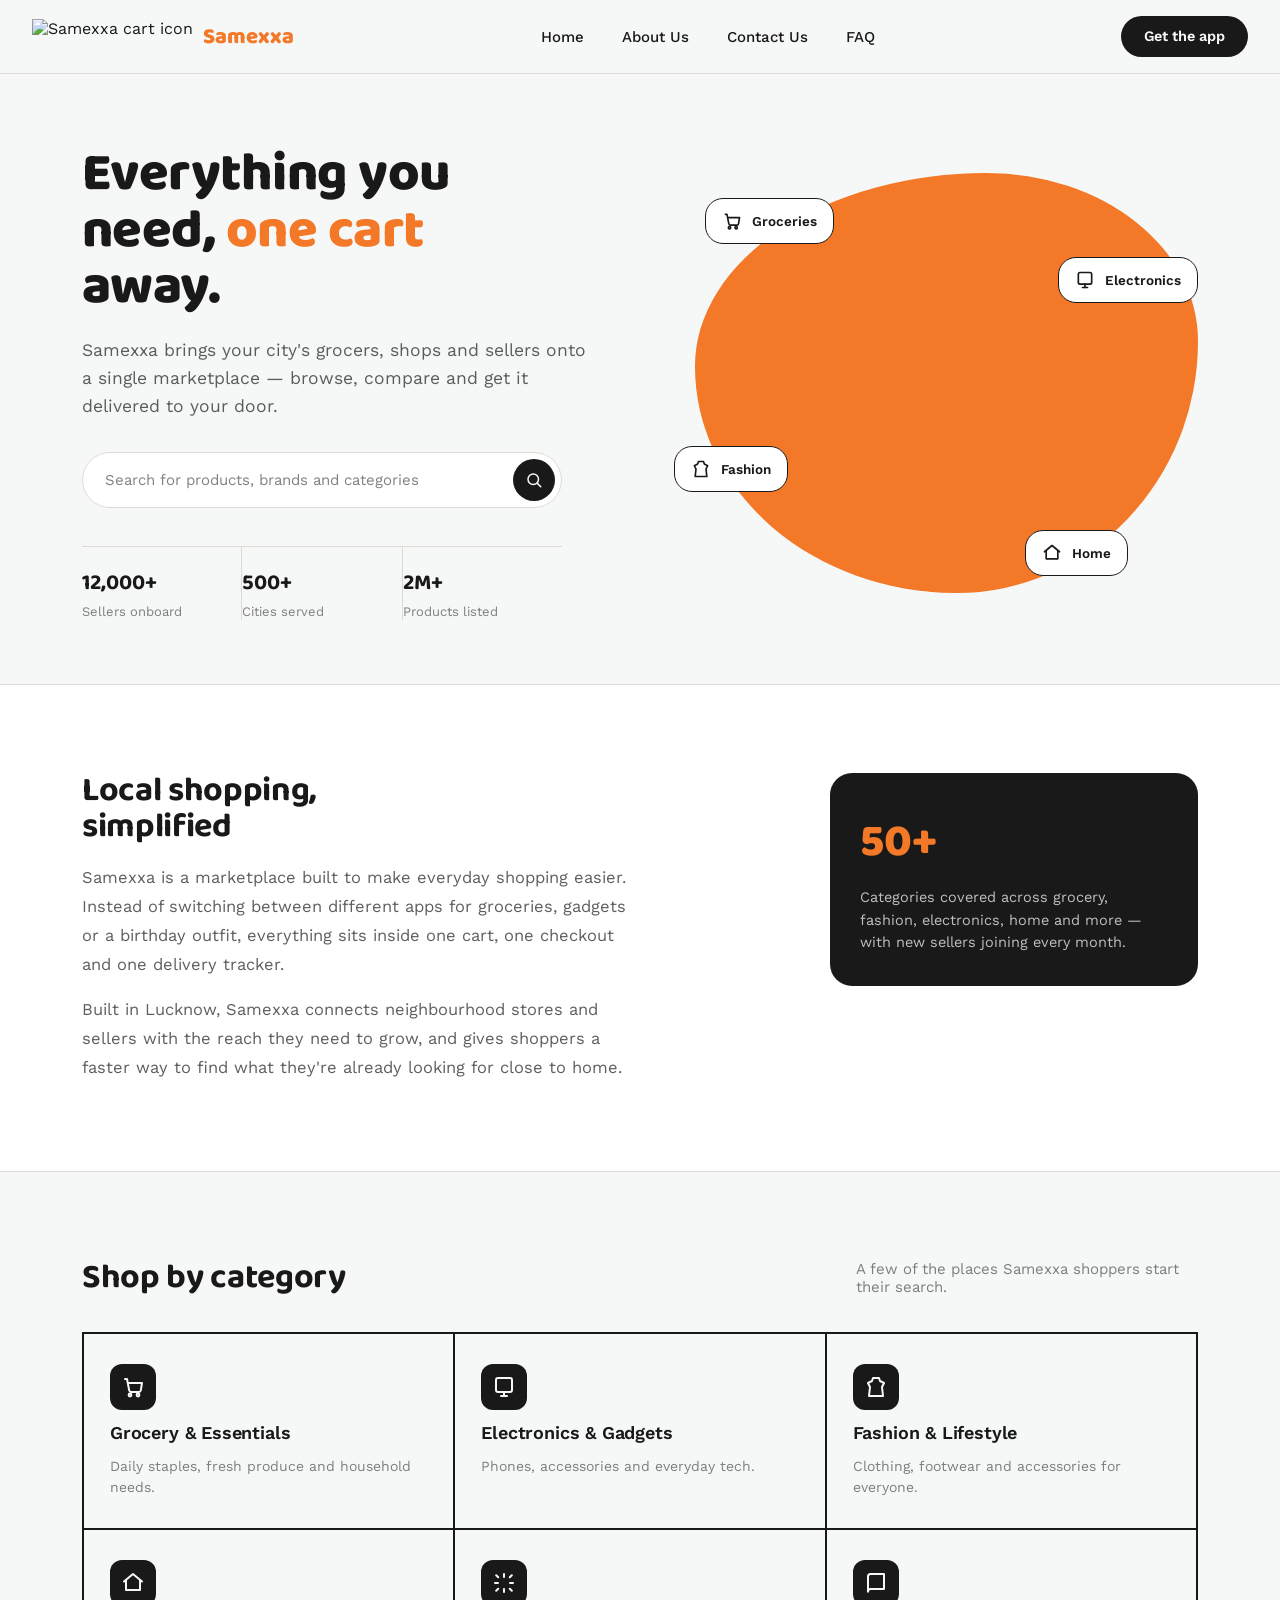
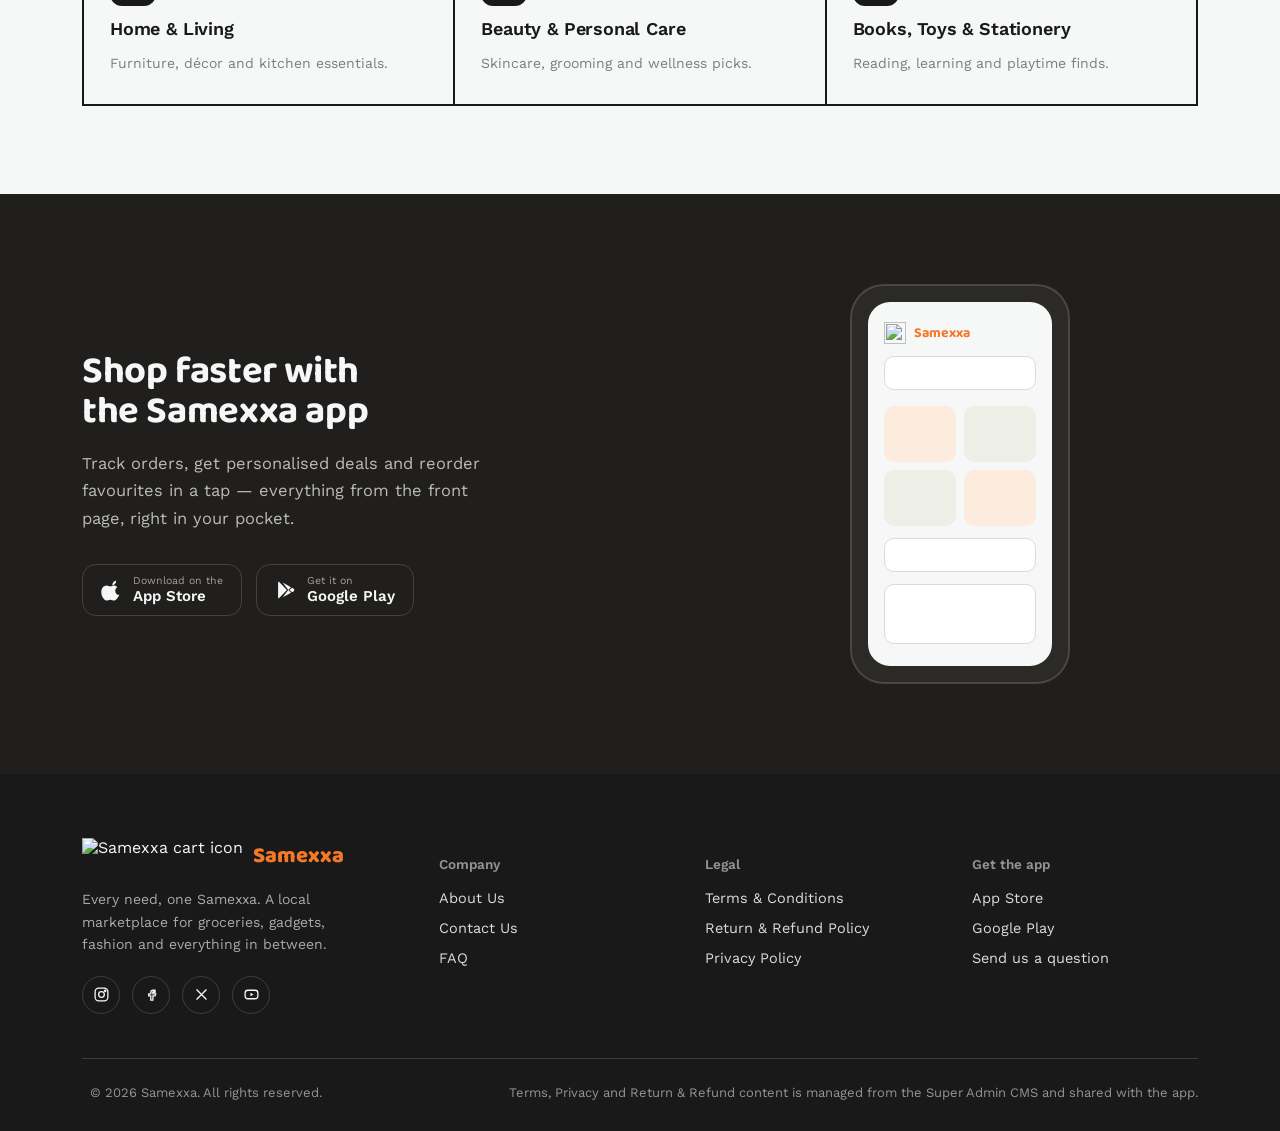
==== index.html @ 1eadccfb "Add/update index.html" ====
<!DOCTYPE html>
<html lang="en">
<head>
<meta charset="UTF-8">
<meta name="viewport" content="width=device-width, initial-scale=1.0">
<title>Samexxa — Every need, one Samexxa</title>
<link rel="preconnect" href="https://fonts.googleapis.com">
<link rel="preconnect" href="https://fonts.gstatic.com" crossorigin>
<link href="https://fonts.googleapis.com/css2?family=Baloo+2:wght@500;600;700;800&family=Work+Sans:wght@400;500;600;700&display=swap" rel="stylesheet">
<style>

  /* ---------- Tokens ---------- */
  :root{
    --cream:      #F6F8F7;   /* page background, sampled from the logo backdrop */
    --paper:      #FFFFFF;   /* contrast panels */
    --ink:        #191919;   /* headline / body text, sampled from the logo */
    --ink-70:     rgba(25,25,25,.7);
    --ink-55:     rgba(25,25,25,.55);
    --charcoal:   #201F1D;   /* dark band / footer */
    --charcoal-2: #2B2A27;
    --orange:     #F37828;   /* brand orange, sampled from the logo */
    --orange-dark:#D9631A;
    --orange-tint:#FDECDD;
    --line:       #DEDAD1;   /* hairline borders on cream */
    --line-dark:  rgba(246,248,247,.16);
    --green:      #3F6C4F;   /* trust accent, used sparingly */
    --radius-chip: 999px;
  }

  *{ box-sizing:border-box; }
  html{ scroll-behavior:smooth; }
  body{
    margin:0;
    background:var(--cream);
    color:var(--ink);
    font-family:'Work Sans', sans-serif;
    -webkit-font-smoothing:antialiased;
  }
  h1,h2,h3,.display{
    font-family:'Baloo 2', sans-serif;
    margin:0;
    line-height:1.05;
    letter-spacing:-0.01em;
  }
  p{ margin:0; }
  a{ color:inherit; text-decoration:none; }
  img{ max-width:100%; display:block; }
  ul{ margin:0; padding:0; list-style:none; }
  button, input{ font-family:inherit; }

  .wrap{
    max-width:1180px;
    margin:0 auto;
    padding:0 32px;
  }

  .skip-link{
    position:absolute; left:-999px; top:0;
    background:var(--ink); color:var(--cream);
    padding:12px 18px; z-index:200; border-radius:0 0 8px 0;
  }
  .skip-link:focus{ left:0; }

  :focus-visible{
    outline:3px solid var(--orange-dark);
    outline-offset:3px;
  }

  /* ---------- Header ---------- */
  header{
    position:sticky; top:0; z-index:100;
    background:rgba(246,248,247,.92);
    backdrop-filter:blur(8px);
    border-bottom:1.5px solid var(--line);
  }
  .nav-row{
    display:flex; align-items:center; justify-content:space-between;
    padding:16px 32px;
  }
  .brand{ display:flex; align-items:center; gap:10px; }
  .brand img{ height:36px; width:auto; }
  .brand span{
    font-family:'Baloo 2', sans-serif;
    font-weight:800; font-size:22px; color:var(--orange);
  }
  nav.primary-nav ul{ display:flex; gap:34px; }
  nav.primary-nav a{
    font-weight:500; font-size:15px; color:var(--ink);
    position:relative; padding:6px 2px;
  }
  nav.primary-nav a::after{
    content:''; position:absolute; left:0; right:0; bottom:0;
    height:2px; background:var(--orange);
    transform:scaleX(0); transform-origin:left;
    transition:transform .2s ease;
  }
  nav.primary-nav a:hover::after,
  nav.primary-nav a:focus-visible::after{ transform:scaleX(1); }

  .btn{
    display:inline-flex; align-items:center; gap:8px;
    font-weight:600; font-size:14.5px;
    padding:11px 22px; border-radius:var(--radius-chip);
    border:1.5px solid transparent; cursor:pointer;
    transition:transform .15s ease, background .15s ease, border-color .15s ease;
  }
  .btn:active{ transform:scale(.97); }
  .btn-solid{ background:var(--ink); color:var(--cream); }
  .btn-solid:hover{ background:var(--orange); }
  .btn-orange{ background:var(--orange); color:var(--ink); }
  .btn-orange:hover{ background:var(--orange-dark); color:var(--cream); }
  .btn-ghost{ background:transparent; color:var(--cream); border-color:var(--line-dark); }
  .btn-ghost:hover{ border-color:var(--orange); color:var(--orange); }

  .header-cta{ display:none; }
  @media (min-width:880px){ .header-cta{ display:inline-flex; } }

  /* ---------- Hero ---------- */
  .hero{ padding:72px 0 64px; }
  .hero .wrap{
    display:grid; grid-template-columns:1.05fr .95fr; gap:56px; align-items:center;
  }
  .hero-copy{
    animation:rise .7s cubic-bezier(.2,.7,.3,1) both;
  }
  @keyframes rise{
    from{ opacity:0; transform:translateY(18px); }
    to{ opacity:1; transform:translateY(0); }
  }
  .hero h1{
    font-size:clamp(34px, 4.6vw, 54px);
    font-weight:800;
    max-width:12ch;
  }
  .hero h1 .accent{ color:var(--orange); }
  .hero p.lede{
    margin-top:20px; max-width:46ch;
    font-size:17.5px; line-height:1.6; color:var(--ink-70);
  }

  .search-bar{
    margin-top:32px;
    display:flex; align-items:center;
    background:var(--paper); border:1.5px solid var(--line);
    border-radius:var(--radius-chip);
    padding:6px 6px 6px 20px;
    max-width:480px;
  }
  .search-bar input{
    flex:1; border:none; outline:none; background:transparent;
    font-size:15px; color:var(--ink);
  }
  .search-bar input::placeholder{ color:var(--ink-55); }
  .search-bar button{
    border:none; background:var(--ink); color:var(--cream);
    width:42px; height:42px; border-radius:50%;
    display:flex; align-items:center; justify-content:center; cursor:pointer;
    transition:background .15s ease;
  }
  .search-bar button:hover{ background:var(--orange); }

  .trust-row{
    margin-top:38px; display:flex;
    border-top:1.5px solid var(--line);
    max-width:480px;
  }
  .trust-cell{
    flex:1; padding:18px 18px 0 0;
    border-right:1.5px solid var(--line);
  }
  .trust-cell:last-child{ border-right:none; }
  .trust-cell strong{
    display:block; font-family:'Baloo 2',sans-serif; font-weight:700;
    font-size:22px; color:var(--ink);
  }
  .trust-cell span{ font-size:13px; color:var(--ink-55); }

  /* Hero visual collage */
  .hero-visual{ position:relative; height:420px; }
  .blob{
    position:absolute; inset:0;
    background:var(--orange);
    border-radius:58% 42% 48% 52% / 46% 40% 60% 54%;
  }
  .blob img.watermark{
    position:absolute; top:50%; left:50%;
    width:62%; transform:translate(-50%,-52%);
    opacity:.16; filter:brightness(0) invert(1);
  }
  .chip{
    position:absolute; background:var(--paper);
    border:1.5px solid var(--ink);
    border-radius:18px; padding:12px 16px;
    display:flex; align-items:center; gap:10px;
    box-shadow:none;
    font-size:13.5px; font-weight:600;
  }
  .chip svg{ width:20px; height:20px; flex:none; }
  .chip.c1{ top:6%;  left:2%;  }
  .chip.c2{ top:20%; right:0%; }
  .chip.c3{ bottom:24%; left:-4%; }
  .chip.c4{ bottom:4%;  right:14%; }

  @media (max-width:900px){
    .hero .wrap{ grid-template-columns:1fr; }
    .hero-visual{ height:300px; order:-1; }
  }

  /* ---------- About / description ---------- */
  .about{ background:var(--paper); padding:88px 0; border-top:1.5px solid var(--line); border-bottom:1.5px solid var(--line); }
  .about .wrap{ display:grid; grid-template-columns:1.3fr .7fr; gap:64px; align-items:start; }
  .about h2{ font-size:clamp(26px,3vw,34px); font-weight:700; max-width:14ch; }
  .about p{ margin-top:20px; font-size:16.5px; line-height:1.75; color:var(--ink-70); max-width:56ch; }
  .about p + p{ margin-top:16px; }

  .stat-card{
    background:var(--ink); color:var(--cream);
    border-radius:22px; padding:32px 30px;
  }
  .stat-card strong{
    display:block; font-family:'Baloo 2',sans-serif;
    font-size:46px; font-weight:800; color:var(--orange);
  }
  .stat-card p{ color:rgba(246,248,247,.75); margin-top:8px; font-size:14.5px; line-height:1.55; }

  @media (max-width:820px){ .about .wrap{ grid-template-columns:1fr; } }

  /* ---------- Categories ---------- */
  .categories{ padding:88px 0; }
  .cat-head{ display:flex; align-items:flex-end; justify-content:space-between; gap:20px; flex-wrap:wrap; margin-bottom:36px; }
  .cat-head h2{ font-size:clamp(26px,3vw,34px); font-weight:700; }
  .cat-head p{ color:var(--ink-55); font-size:15px; max-width:38ch; }

  .cat-grid{
    display:grid;
    grid-template-columns:repeat(3, 1fr);
    gap:2px;
    border:2px solid var(--ink);
    background:var(--ink);
  }
  .cat-card{
    background:var(--cream);
    padding:30px 26px;
    display:flex; flex-direction:column; gap:14px;
    transition:background .18s ease, transform .18s ease;
  }
  .cat-card:hover{ background:var(--orange-tint); }
  .cat-card .icon-badge{
    width:46px; height:46px; border-radius:12px;
    background:var(--ink); color:var(--cream);
    display:flex; align-items:center; justify-content:center;
    transition:background .18s ease;
  }
  .cat-card:hover .icon-badge{ background:var(--orange); }
  .cat-card .icon-badge svg{ width:24px; height:24px; }
  .cat-card h3{ font-size:18px; font-weight:600; font-family:'Work Sans',sans-serif; }
  .cat-card p{ font-size:14px; color:var(--ink-55); line-height:1.5; }

  @media (max-width:820px){ .cat-grid{ grid-template-columns:repeat(2,1fr); } }
  @media (max-width:540px){ .cat-grid{ grid-template-columns:1fr; } }

  /* ---------- App CTA ---------- */
  .app-cta{ background:var(--charcoal); color:var(--cream); padding:90px 0; }
  .app-cta .wrap{ display:grid; grid-template-columns:1.1fr .9fr; gap:56px; align-items:center; }
  .app-cta h2{ font-size:clamp(28px,3.4vw,38px); font-weight:700; max-width:13ch; }
  .app-cta p.lede{ margin-top:18px; font-size:16.5px; line-height:1.65; color:rgba(246,248,247,.72); max-width:42ch; }

  .store-badges{ display:flex; gap:14px; margin-top:32px; flex-wrap:wrap; }
  .store-badge{
    display:flex; align-items:center; gap:10px;
    border:1.5px solid var(--line-dark); border-radius:14px;
    padding:10px 18px; transition:border-color .15s ease, background .15s ease;
  }
  .store-badge:hover{ border-color:var(--orange); background:var(--charcoal-2); }
  .store-badge svg{ width:22px; height:22px; flex:none; }
  .store-badge .lines{ display:flex; flex-direction:column; line-height:1.2; }
  .store-badge .lines small{ font-size:10.5px; color:rgba(246,248,247,.6); }
  .store-badge .lines strong{ font-size:15px; font-weight:600; }

  .phone-mock{
    justify-self:center;
    width:220px; height:400px;
    background:var(--charcoal-2);
    border:2px solid rgba(246,248,247,.14);
    border-radius:34px; padding:16px;
    position:relative;
  }
  .phone-mock .screen{
    background:var(--cream); border-radius:22px; height:100%;
    padding:20px 16px; display:flex; flex-direction:column; gap:12px;
  }
  .phone-mock .screen .app-bar{ display:flex; align-items:center; gap:8px; }
  .phone-mock .screen .app-bar img{ width:22px; height:22px; }
  .phone-mock .screen .app-bar span{ font-family:'Baloo 2',sans-serif; font-weight:700; color:var(--orange); font-size:14px; }
  .phone-mock .screen .row{ height:34px; border-radius:10px; background:var(--paper); border:1.5px solid var(--line); }
  .phone-mock .screen .grid2{ display:grid; grid-template-columns:1fr 1fr; gap:8px; margin-top:4px; }
  .phone-mock .screen .grid2 div{ height:56px; border-radius:10px; }
  .phone-mock .screen .grid2 div:nth-child(1){ background:var(--orange-tint); }
  .phone-mock .screen .grid2 div:nth-child(2){ background:#EDEEE6; }
  .phone-mock .screen .grid2 div:nth-child(3){ background:#EDEEE6; }
  .phone-mock .screen .grid2 div:nth-child(4){ background:var(--orange-tint); }

  @media (max-width:820px){ .app-cta .wrap{ grid-template-columns:1fr; } .phone-mock{ order:-1; } }

  /* ---------- Footer ---------- */
  footer{ background:var(--ink); color:var(--cream); padding:64px 0 28px; }
  .footer-top{
    display:grid; grid-template-columns:1.4fr 1fr 1fr 1fr; gap:40px;
    padding-bottom:44px; border-bottom:1.5px solid var(--line-dark);
  }
  .footer-brand .brand span{ color:var(--orange); }
  .footer-brand p{ margin-top:14px; font-size:14px; line-height:1.6; color:rgba(246,248,247,.65); max-width:32ch; }
  footer h4{ font-size:13.5px; font-weight:600; color:rgba(246,248,247,.55); margin-bottom:16px; }
  footer .col ul li{ margin-bottom:11px; }
  footer .col a{ font-size:14.5px; color:rgba(246,248,247,.88); }
  footer .col a:hover{ color:var(--orange); }

  .social-row{ display:flex; gap:12px; margin-top:4px; }
  .social-row a{
    width:38px; height:38px; border-radius:50%;
    border:1.5px solid var(--line-dark);
    display:flex; align-items:center; justify-content:center;
    transition:border-color .15s ease, background .15s ease;
  }
  .social-row a:hover{ border-color:var(--orange); background:var(--charcoal-2); }
  .social-row svg{ width:17px; height:17px; }

  .footer-bottom{
    display:flex; align-items:center; justify-content:space-between;
    flex-wrap:wrap; gap:14px; padding-top:24px;
    font-size:13px; color:rgba(246,248,247,.55);
  }
  .footer-bottom .fb-brand{ display:flex; align-items:center; gap:8px; }
  .footer-bottom .fb-brand img{ height:20px; }

  @media (max-width:900px){
    .footer-top{ grid-template-columns:1fr 1fr; row-gap:36px; }
  }
  @media (max-width:560px){
    .footer-top{ grid-template-columns:1fr; }
    .nav-row{ flex-wrap:wrap; gap:14px; }
    nav.primary-nav ul{ gap:20px; flex-wrap:wrap; }
  }

  @media (prefers-reduced-motion: reduce){
    html{ scroll-behavior:auto; }
    .hero-copy{ animation:none; }
    *{ transition:none !important; }
  }
</style>
</head>
<body>

<a class="skip-link" href="#main">Skip to content</a>

<header>
  <div class="nav-row">
    <a class="brand" href="#top" aria-label="Samexxa home">
      <img src="assets/samexxa-icon.png" alt="Samexxa cart icon">
      <span>Samexxa</span>
    </a>
    <nav class="primary-nav" aria-label="Primary">
      <ul>
        <li><a href="#top">Home</a></li>
        <li><a href="#about">About Us</a></li>
        <li><a href="#contact">Contact Us</a></li>
        <li><a href="#faq">FAQ</a></li>
      </ul>
    </nav>
    <a class="btn btn-solid header-cta" href="#app">Get the app</a>
  </div>
</header>

<main id="main">

  <!-- HERO -->
  <section class="hero" id="top">
    <div class="wrap">
      <div class="hero-copy">
        <h1>Everything you need, <span class="accent">one cart</span> away.</h1>
        <p class="lede">Samexxa brings your city's grocers, shops and sellers onto a single marketplace — browse, compare and get it delivered to your door.</p>

        <form class="search-bar" role="search" onsubmit="return false;">
          <input type="search" placeholder="Search for products, brands and categories" aria-label="Search products">
          <button type="submit" aria-label="Search">
            <svg width="18" height="18" viewBox="0 0 24 24" fill="none" stroke="currentColor" stroke-width="2" stroke-linecap="round"><circle cx="11" cy="11" r="7"/><line x1="21" y1="21" x2="16.5" y2="16.5"/></svg>
          </button>
        </form>

        <div class="trust-row">
          <div class="trust-cell"><strong>12,000+</strong><span>Sellers onboard</span></div>
          <div class="trust-cell"><strong>500+</strong><span>Cities served</span></div>
          <div class="trust-cell"><strong>2M+</strong><span>Products listed</span></div>
        </div>
      </div>

      <div class="hero-visual" aria-hidden="true">
        <div class="blob">
          <img class="watermark" src="assets/samexxa-icon.png" alt="">
        </div>
        <div class="chip c1">
          <svg viewBox="0 0 24 24" fill="none" stroke="#191919" stroke-width="2" stroke-linecap="round" stroke-linejoin="round"><path d="M4 4h2l2.2 11.4a2 2 0 0 0 2 1.6h7.6a2 2 0 0 0 2-1.6L21 8H7"/><circle cx="9" cy="20" r="1.4"/><circle cx="17" cy="20" r="1.4"/></svg>
          Groceries
        </div>
        <div class="chip c2">
          <svg viewBox="0 0 24 24" fill="none" stroke="#191919" stroke-width="2" stroke-linecap="round" stroke-linejoin="round"><rect x="4" y="3" width="16" height="14" rx="2"/><line x1="9" y1="21" x2="15" y2="21"/><line x1="12" y1="17" x2="12" y2="21"/></svg>
          Electronics
        </div>
        <div class="chip c3">
          <svg viewBox="0 0 24 24" fill="none" stroke="#191919" stroke-width="2" stroke-linecap="round" stroke-linejoin="round"><path d="M9 3h6l1 3 4 2-2 4 1 9H5l1-9-2-4 4-2z"/></svg>
          Fashion
        </div>
        <div class="chip c4">
          <svg viewBox="0 0 24 24" fill="none" stroke="#191919" stroke-width="2" stroke-linecap="round" stroke-linejoin="round"><path d="M3 10.5 12 3l9 7.5"/><path d="M5 9v10h14V9"/></svg>
          Home
        </div>
      </div>
    </div>
  </section>

  <!-- ABOUT / COMPANY DESCRIPTION -->
  <section class="about" id="about">
    <div class="wrap">
      <div>
        <h2>Local shopping, simplified</h2>
        <p>Samexxa is a marketplace built to make everyday shopping easier. Instead of switching between different apps for groceries, gadgets or a birthday outfit, everything sits inside one cart, one checkout and one delivery tracker.</p>
        <p>Built in Lucknow, Samexxa connects neighbourhood stores and sellers with the reach they need to grow, and gives shoppers a faster way to find what they're already looking for close to home.</p>
      </div>
      <div class="stat-card">
        <strong>50+</strong>
        <p>Categories covered across grocery, fashion, electronics, home and more — with new sellers joining every month.</p>
      </div>
    </div>
  </section>

  <!-- CATEGORY HIGHLIGHTS -->
  <section class="categories" id="categories">
    <div class="wrap">
      <div class="cat-head">
        <h2>Shop by category</h2>
        <p>A few of the places Samexxa shoppers start their search.</p>
      </div>
      <div class="cat-grid">

        <div class="cat-card">
          <div class="icon-badge">
            <svg viewBox="0 0 24 24" fill="none" stroke="currentColor" stroke-width="2" stroke-linecap="round" stroke-linejoin="round"><path d="M4 4h2l2.2 11.4a2 2 0 0 0 2 1.6h7.6a2 2 0 0 0 2-1.6L21 8H7"/><circle cx="9" cy="20" r="1.4"/><circle cx="17" cy="20" r="1.4"/></svg>
          </div>
          <h3>Grocery &amp; Essentials</h3>
          <p>Daily staples, fresh produce and household needs.</p>
        </div>

        <div class="cat-card">
          <div class="icon-badge">
            <svg viewBox="0 0 24 24" fill="none" stroke="currentColor" stroke-width="2" stroke-linecap="round" stroke-linejoin="round"><rect x="4" y="3" width="16" height="14" rx="2"/><line x1="9" y1="21" x2="15" y2="21"/><line x1="12" y1="17" x2="12" y2="21"/></svg>
          </div>
          <h3>Electronics &amp; Gadgets</h3>
          <p>Phones, accessories and everyday tech.</p>
        </div>

        <div class="cat-card">
          <div class="icon-badge">
            <svg viewBox="0 0 24 24" fill="none" stroke="currentColor" stroke-width="2" stroke-linecap="round" stroke-linejoin="round"><path d="M9 3h6l1 3 4 2-2 4 1 9H5l1-9-2-4 4-2z"/></svg>
          </div>
          <h3>Fashion &amp; Lifestyle</h3>
          <p>Clothing, footwear and accessories for everyone.</p>
        </div>

        <div class="cat-card">
          <div class="icon-badge">
            <svg viewBox="0 0 24 24" fill="none" stroke="currentColor" stroke-width="2" stroke-linecap="round" stroke-linejoin="round"><path d="M3 10.5 12 3l9 7.5"/><path d="M5 9v10h14V9"/></svg>
          </div>
          <h3>Home &amp; Living</h3>
          <p>Furniture, décor and kitchen essentials.</p>
        </div>

        <div class="cat-card">
          <div class="icon-badge">
            <svg viewBox="0 0 24 24" fill="none" stroke="currentColor" stroke-width="2" stroke-linecap="round" stroke-linejoin="round"><path d="M12 3v3M12 18v3M4.2 4.2l2 2M17.8 17.8l2 2M3 12h3M18 12h3M4.2 19.8l2-2M17.8 6.2l2-2"/></svg>
          </div>
          <h3>Beauty &amp; Personal Care</h3>
          <p>Skincare, grooming and wellness picks.</p>
        </div>

        <div class="cat-card">
          <div class="icon-badge">
            <svg viewBox="0 0 24 24" fill="none" stroke="currentColor" stroke-width="2" stroke-linecap="round" stroke-linejoin="round"><path d="M4 5.5A2.5 2.5 0 0 1 6.5 3H20v15H6.5A2.5 2.5 0 0 0 4 20.5z"/><path d="M4 5.5v15"/></svg>
          </div>
          <h3>Books, Toys &amp; Stationery</h3>
          <p>Reading, learning and playtime finds.</p>
        </div>

      </div>
    </div>
  </section>

  <!-- APP DOWNLOAD CTA -->
  <section class="app-cta" id="app">
    <div class="wrap">
      <div>
        <h2>Shop faster with the Samexxa app</h2>
        <p class="lede">Track orders, get personalised deals and reorder favourites in a tap — everything from the front page, right in your pocket.</p>
        <div class="store-badges">
          <a class="store-badge" href="#">
            <svg viewBox="0 0 24 24" fill="currentColor"><path d="M16.5 2c.1 1.2-.4 2.4-1.1 3.3-.7.9-1.9 1.6-3 1.5-.1-1.2.4-2.5 1.1-3.3.8-.9 2-1.5 3-1.5zM20 17.1c-.6 1.3-.9 1.9-1.6 3-1 1.5-2.5 3.4-4.2 3.4-1.6 0-2-1-4.1-1s-2.6 1-4.1 1c-1.7 0-3.1-1.7-4.1-3.2C0 16.7-.2 12 1.6 9.5c1.1-1.5 2.9-2.5 4.5-2.5 1.6 0 2.6 1.1 4 1.1 1.3 0 2.1-1.1 4-1.1 1.3 0 2.7.7 3.7 1.9-3.3 1.8-2.8 6.5.2 8.2z"/></svg>
            <span class="lines"><small>Download on the</small><strong>App Store</strong></span>
          </a>
          <a class="store-badge" href="#">
            <svg viewBox="0 0 24 24" fill="currentColor"><path d="M4 2.6c-.4.3-.6.8-.6 1.4v16c0 .6.2 1.1.6 1.4l9-9.4-9-9.4z"/><path d="M14.5 12l2.9-3-9-5.1 6.1 8.1z"/><path d="M14.5 12l-6 8 9-5-3-3z"/><path d="M18.8 9.6 15.6 12l3.2 2.4c1.4-.8 2.2-1.5 2.2-2.4s-.8-1.6-2.2-2.4z"/></svg>
            <span class="lines"><small>Get it on</small><strong>Google Play</strong></span>
          </a>
        </div>
      </div>

      <div class="phone-mock" aria-hidden="true">
        <div class="screen">
          <div class="app-bar"><img src="assets/samexxa-icon.png" alt=""><span>Samexxa</span></div>
          <div class="row"></div>
          <div class="grid2">
            <div></div><div></div><div></div><div></div>
          </div>
          <div class="row"></div>
          <div class="row" style="height:60px;"></div>
        </div>
      </div>
    </div>
  </section>

</main>

<footer id="contact">
  <div class="wrap">
    <div class="footer-top">
      <div class="footer-brand">
        <a class="brand" href="#top">
          <img src="assets/samexxa-icon.png" alt="Samexxa cart icon">
          <span>Samexxa</span>
        </a>
        <p>Every need, one Samexxa. A local marketplace for groceries, gadgets, fashion and everything in between.</p>
        <div class="social-row" style="margin-top:20px;">
          <a href="#" aria-label="Samexxa on Instagram">
            <svg viewBox="0 0 24 24" fill="none" stroke="currentColor" stroke-width="1.8"><rect x="3" y="3" width="18" height="18" rx="5"/><circle cx="12" cy="12" r="4"/><circle cx="17.2" cy="6.8" r="1"/></svg>
          </a>
          <a href="#" aria-label="Samexxa on Facebook">
            <svg viewBox="0 0 24 24" fill="none" stroke="currentColor" stroke-width="1.8"><path d="M14 9h3V6h-3c-1.7 0-3 1.3-3 3v2H8v3h3v6h3v-6h3l1-3h-4v-2c0-.6.4-1 1-1z"/></svg>
          </a>
          <a href="#" aria-label="Samexxa on X">
            <svg viewBox="0 0 24 24" fill="none" stroke="currentColor" stroke-width="1.8"><line x1="5" y1="5" x2="19" y2="19"/><line x1="19" y1="5" x2="5" y2="19"/></svg>
          </a>
          <a href="#" aria-label="Samexxa on YouTube">
            <svg viewBox="0 0 24 24" fill="none" stroke="currentColor" stroke-width="1.8"><rect x="3" y="6" width="18" height="12" rx="4"/><path d="M10.5 9.5v5l4.3-2.5z" fill="currentColor" stroke="none"/></svg>
          </a>
        </div>
      </div>

      <div class="col">
        <h4>Company</h4>
        <ul>
          <li><a href="#about">About Us</a></li>
          <li><a href="#contact">Contact Us</a></li>
          <li><a href="#faq">FAQ</a></li>
        </ul>
      </div>

      <div class="col">
        <h4>Legal</h4>
        <ul>
          <li><a href="#">Terms &amp; Conditions</a></li>
          <li><a href="#">Return &amp; Refund Policy</a></li>
          <li><a href="#">Privacy Policy</a></li>
        </ul>
      </div>

      <div class="col" id="faq">
        <h4>Get the app</h4>
        <ul>
          <li><a href="#app">App Store</a></li>
          <li><a href="#app">Google Play</a></li>
          <li><a href="#contact">Send us a question</a></li>
        </ul>
      </div>
    </div>

    <div class="footer-bottom">
      <div class="fb-brand">
        <img src="assets/samexxa-icon.png" alt="">
        <span>© 2026 Samexxa. All rights reserved.</span>
      </div>
      <span>Terms, Privacy and Return &amp; Refund content is managed from the Super Admin CMS and shared with the app.</span>
    </div>
  </div>
</footer>

</body>
</html>
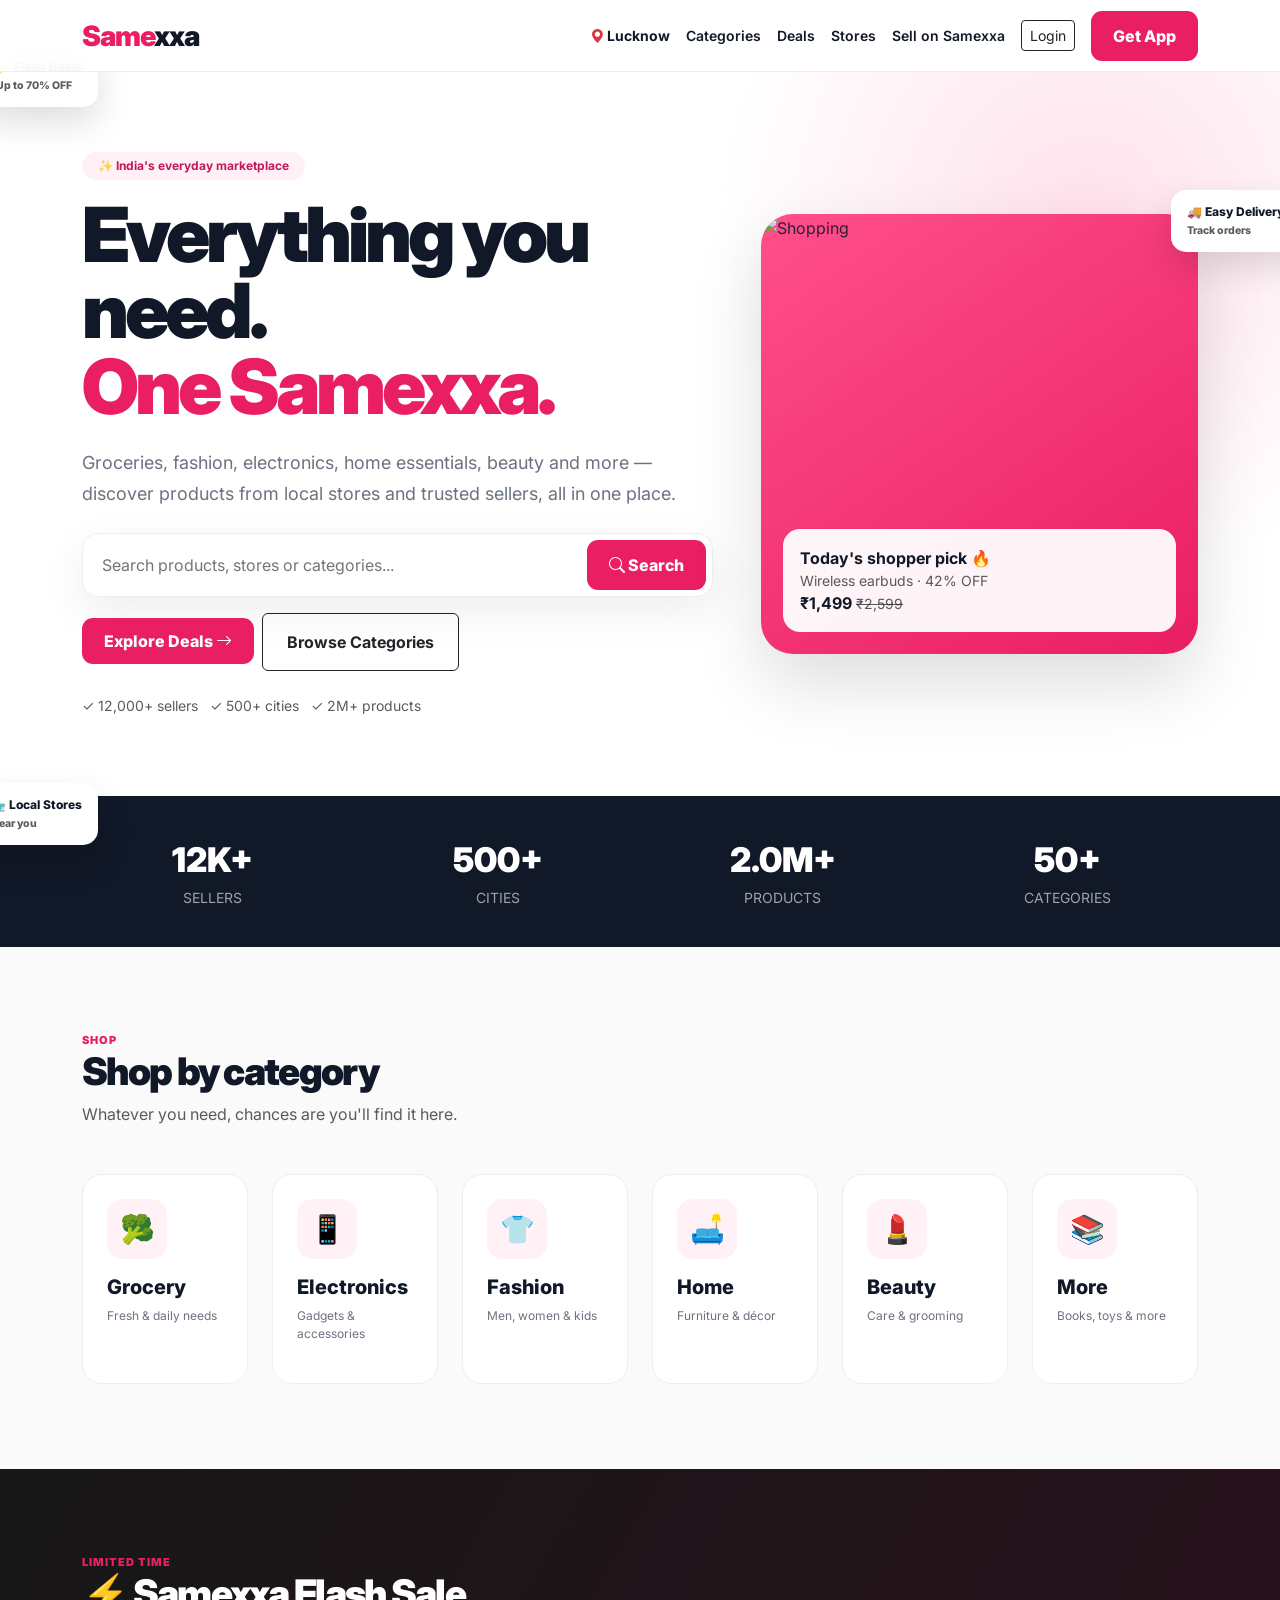
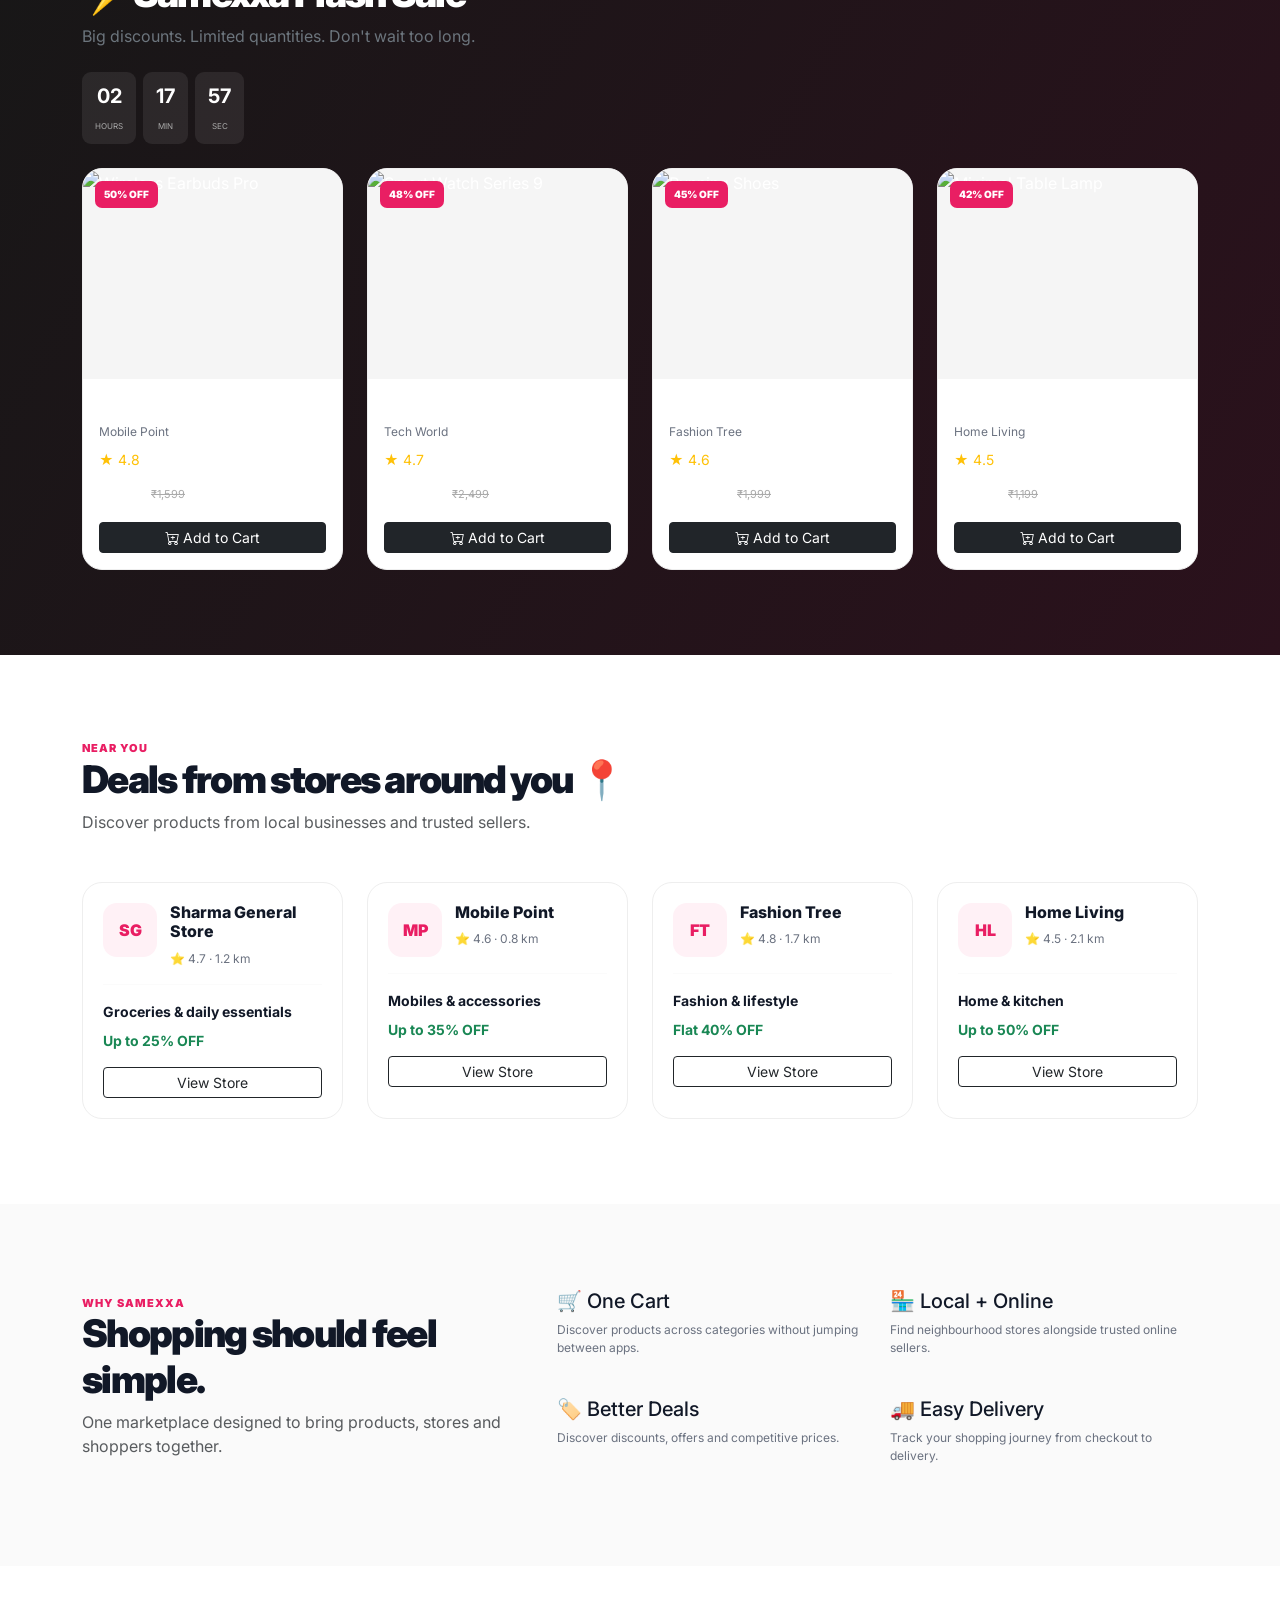
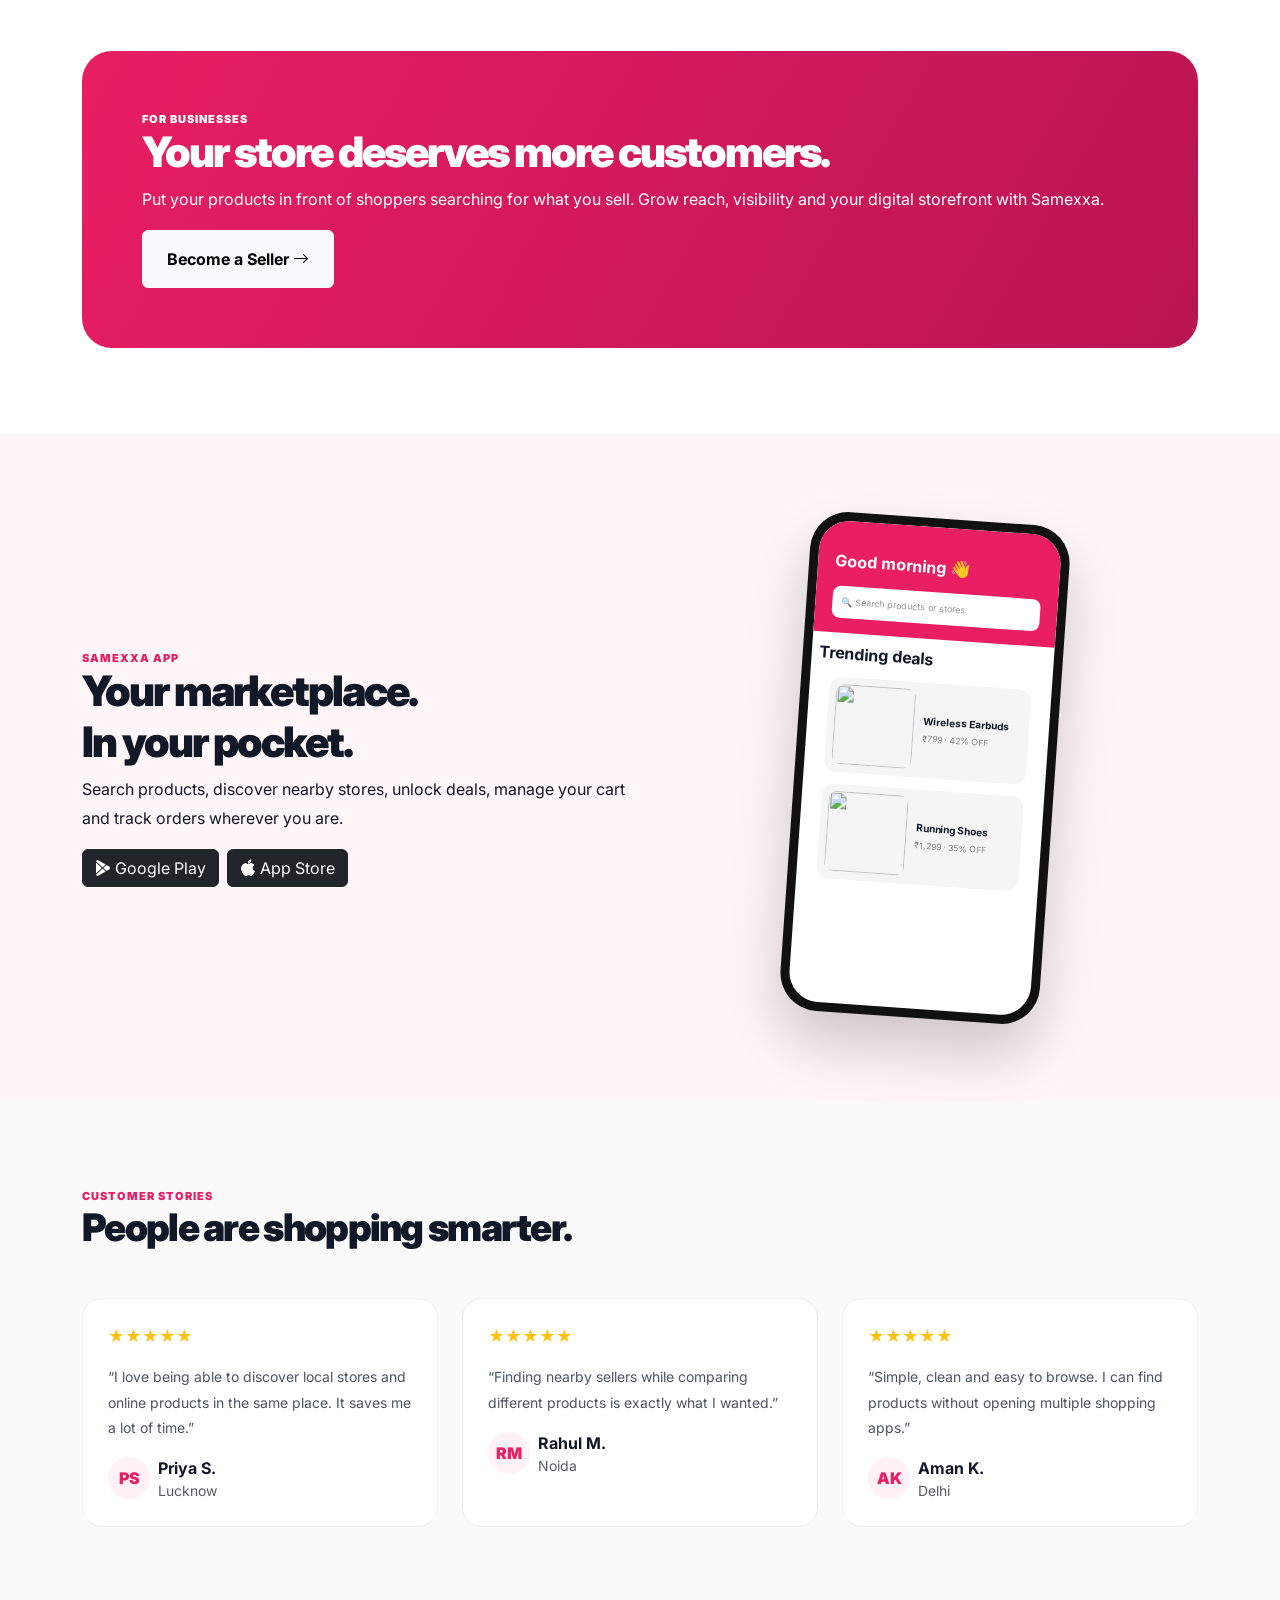
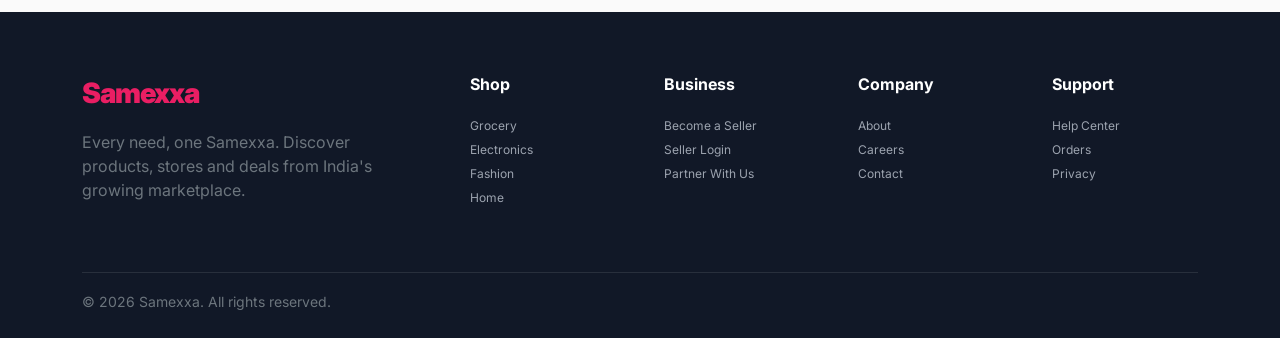
==== commit 32ae2979: "Update Samexxa ecommerce marketing homepage" ====
--- a/index.html
+++ b/index.html
@@ -1,595 +1 @@
-<!DOCTYPE html>
-<html lang="en">
-<head>
-<meta charset="UTF-8">
-<meta name="viewport" content="width=device-width, initial-scale=1.0">
-<title>Samexxa — Every need, one Samexxa</title>
-<link rel="preconnect" href="https://fonts.googleapis.com">
-<link rel="preconnect" href="https://fonts.gstatic.com" crossorigin>
-<link href="https://fonts.googleapis.com/css2?family=Baloo+2:wght@500;600;700;800&family=Work+Sans:wght@400;500;600;700&display=swap" rel="stylesheet">
-<style>
-
-  /* ---------- Tokens ---------- */
-  :root{
-    --cream:      #F6F8F7;   /* page background, sampled from the logo backdrop */
-    --paper:      #FFFFFF;   /* contrast panels */
-    --ink:        #191919;   /* headline / body text, sampled from the logo */
-    --ink-70:     rgba(25,25,25,.7);
-    --ink-55:     rgba(25,25,25,.55);
-    --charcoal:   #201F1D;   /* dark band / footer */
-    --charcoal-2: #2B2A27;
-    --orange:     #F37828;   /* brand orange, sampled from the logo */
-    --orange-dark:#D9631A;
-    --orange-tint:#FDECDD;
-    --line:       #DEDAD1;   /* hairline borders on cream */
-    --line-dark:  rgba(246,248,247,.16);
-    --green:      #3F6C4F;   /* trust accent, used sparingly */
-    --radius-chip: 999px;
-  }
-
-  *{ box-sizing:border-box; }
-  html{ scroll-behavior:smooth; }
-  body{
-    margin:0;
-    background:var(--cream);
-    color:var(--ink);
-    font-family:'Work Sans', sans-serif;
-    -webkit-font-smoothing:antialiased;
-  }
-  h1,h2,h3,.display{
-    font-family:'Baloo 2', sans-serif;
-    margin:0;
-    line-height:1.05;
-    letter-spacing:-0.01em;
-  }
-  p{ margin:0; }
-  a{ color:inherit; text-decoration:none; }
-  img{ max-width:100%; display:block; }
-  ul{ margin:0; padding:0; list-style:none; }
-  button, input{ font-family:inherit; }
-
-  .wrap{
-    max-width:1180px;
-    margin:0 auto;
-    padding:0 32px;
-  }
-
-  .skip-link{
-    position:absolute; left:-999px; top:0;
-    background:var(--ink); color:var(--cream);
-    padding:12px 18px; z-index:200; border-radius:0 0 8px 0;
-  }
-  .skip-link:focus{ left:0; }
-
-  :focus-visible{
-    outline:3px solid var(--orange-dark);
-    outline-offset:3px;
-  }
-
-  /* ---------- Header ---------- */
-  header{
-    position:sticky; top:0; z-index:100;
-    background:rgba(246,248,247,.92);
-    backdrop-filter:blur(8px);
-    border-bottom:1.5px solid var(--line);
-  }
-  .nav-row{
-    display:flex; align-items:center; justify-content:space-between;
-    padding:16px 32px;
-  }
-  .brand{ display:flex; align-items:center; gap:10px; }
-  .brand img{ height:36px; width:auto; }
-  .brand span{
-    font-family:'Baloo 2', sans-serif;
-    font-weight:800; font-size:22px; color:var(--orange);
-  }
-  nav.primary-nav ul{ display:flex; gap:34px; }
-  nav.primary-nav a{
-    font-weight:500; font-size:15px; color:var(--ink);
-    position:relative; padding:6px 2px;
-  }
-  nav.primary-nav a::after{
-    content:''; position:absolute; left:0; right:0; bottom:0;
-    height:2px; background:var(--orange);
-    transform:scaleX(0); transform-origin:left;
-    transition:transform .2s ease;
-  }
-  nav.primary-nav a:hover::after,
-  nav.primary-nav a:focus-visible::after{ transform:scaleX(1); }
-
-  .btn{
-    display:inline-flex; align-items:center; gap:8px;
-    font-weight:600; font-size:14.5px;
-    padding:11px 22px; border-radius:var(--radius-chip);
-    border:1.5px solid transparent; cursor:pointer;
-    transition:transform .15s ease, background .15s ease, border-color .15s ease;
-  }
-  .btn:active{ transform:scale(.97); }
-  .btn-solid{ background:var(--ink); color:var(--cream); }
-  .btn-solid:hover{ background:var(--orange); }
-  .btn-orange{ background:var(--orange); color:var(--ink); }
-  .btn-orange:hover{ background:var(--orange-dark); color:var(--cream); }
-  .btn-ghost{ background:transparent; color:var(--cream); border-color:var(--line-dark); }
-  .btn-ghost:hover{ border-color:var(--orange); color:var(--orange); }
-
-  .header-cta{ display:none; }
-  @media (min-width:880px){ .header-cta{ display:inline-flex; } }
-
-  /* ---------- Hero ---------- */
-  .hero{ padding:72px 0 64px; }
-  .hero .wrap{
-    display:grid; grid-template-columns:1.05fr .95fr; gap:56px; align-items:center;
-  }
-  .hero-copy{
-    animation:rise .7s cubic-bezier(.2,.7,.3,1) both;
-  }
-  @keyframes rise{
-    from{ opacity:0; transform:translateY(18px); }
-    to{ opacity:1; transform:translateY(0); }
-  }
-  .hero h1{
-    font-size:clamp(34px, 4.6vw, 54px);
-    font-weight:800;
-    max-width:12ch;
-  }
-  .hero h1 .accent{ color:var(--orange); }
-  .hero p.lede{
-    margin-top:20px; max-width:46ch;
-    font-size:17.5px; line-height:1.6; color:var(--ink-70);
-  }
-
-  .search-bar{
-    margin-top:32px;
-    display:flex; align-items:center;
-    background:var(--paper); border:1.5px solid var(--line);
-    border-radius:var(--radius-chip);
-    padding:6px 6px 6px 20px;
-    max-width:480px;
-  }
-  .search-bar input{
-    flex:1; border:none; outline:none; background:transparent;
-    font-size:15px; color:var(--ink);
-  }
-  .search-bar input::placeholder{ color:var(--ink-55); }
-  .search-bar button{
-    border:none; background:var(--ink); color:var(--cream);
-    width:42px; height:42px; border-radius:50%;
-    display:flex; align-items:center; justify-content:center; cursor:pointer;
-    transition:background .15s ease;
-  }
-  .search-bar button:hover{ background:var(--orange); }
-
-  .trust-row{
-    margin-top:38px; display:flex;
-    border-top:1.5px solid var(--line);
-    max-width:480px;
-  }
-  .trust-cell{
-    flex:1; padding:18px 18px 0 0;
-    border-right:1.5px solid var(--line);
-  }
-  .trust-cell:last-child{ border-right:none; }
-  .trust-cell strong{
-    display:block; font-family:'Baloo 2',sans-serif; font-weight:700;
-    font-size:22px; color:var(--ink);
-  }
-  .trust-cell span{ font-size:13px; color:var(--ink-55); }
-
-  /* Hero visual collage */
-  .hero-visual{ position:relative; height:420px; }
-  .blob{
-    position:absolute; inset:0;
-    background:var(--orange);
-    border-radius:58% 42% 48% 52% / 46% 40% 60% 54%;
-  }
-  .blob img.watermark{
-    position:absolute; top:50%; left:50%;
-    width:62%; transform:translate(-50%,-52%);
-    opacity:.16; filter:brightness(0) invert(1);
-  }
-  .chip{
-    position:absolute; background:var(--paper);
-    border:1.5px solid var(--ink);
-    border-radius:18px; padding:12px 16px;
-    display:flex; align-items:center; gap:10px;
-    box-shadow:none;
-    font-size:13.5px; font-weight:600;
-  }
-  .chip svg{ width:20px; height:20px; flex:none; }
-  .chip.c1{ top:6%;  left:2%;  }
-  .chip.c2{ top:20%; right:0%; }
-  .chip.c3{ bottom:24%; left:-4%; }
-  .chip.c4{ bottom:4%;  right:14%; }
-
-  @media (max-width:900px){
-    .hero .wrap{ grid-template-columns:1fr; }
-    .hero-visual{ height:300px; order:-1; }
-  }
-
-  /* ---------- About / description ---------- */
-  .about{ background:var(--paper); padding:88px 0; border-top:1.5px solid var(--line); border-bottom:1.5px solid var(--line); }
-  .about .wrap{ display:grid; grid-template-columns:1.3fr .7fr; gap:64px; align-items:start; }
-  .about h2{ font-size:clamp(26px,3vw,34px); font-weight:700; max-width:14ch; }
-  .about p{ margin-top:20px; font-size:16.5px; line-height:1.75; color:var(--ink-70); max-width:56ch; }
-  .about p + p{ margin-top:16px; }
-
-  .stat-card{
-    background:var(--ink); color:var(--cream);
-    border-radius:22px; padding:32px 30px;
-  }
-  .stat-card strong{
-    display:block; font-family:'Baloo 2',sans-serif;
-    font-size:46px; font-weight:800; color:var(--orange);
-  }
-  .stat-card p{ color:rgba(246,248,247,.75); margin-top:8px; font-size:14.5px; line-height:1.55; }
-
-  @media (max-width:820px){ .about .wrap{ grid-template-columns:1fr; } }
-
-  /* ---------- Categories ---------- */
-  .categories{ padding:88px 0; }
-  .cat-head{ display:flex; align-items:flex-end; justify-content:space-between; gap:20px; flex-wrap:wrap; margin-bottom:36px; }
-  .cat-head h2{ font-size:clamp(26px,3vw,34px); font-weight:700; }
-  .cat-head p{ color:var(--ink-55); font-size:15px; max-width:38ch; }
-
-  .cat-grid{
-    display:grid;
-    grid-template-columns:repeat(3, 1fr);
-    gap:2px;
-    border:2px solid var(--ink);
-    background:var(--ink);
-  }
-  .cat-card{
-    background:var(--cream);
-    padding:30px 26px;
-    display:flex; flex-direction:column; gap:14px;
-    transition:background .18s ease, transform .18s ease;
-  }
-  .cat-card:hover{ background:var(--orange-tint); }
-  .cat-card .icon-badge{
-    width:46px; height:46px; border-radius:12px;
-    background:var(--ink); color:var(--cream);
-    display:flex; align-items:center; justify-content:center;
-    transition:background .18s ease;
-  }
-  .cat-card:hover .icon-badge{ background:var(--orange); }
-  .cat-card .icon-badge svg{ width:24px; height:24px; }
-  .cat-card h3{ font-size:18px; font-weight:600; font-family:'Work Sans',sans-serif; }
-  .cat-card p{ font-size:14px; color:var(--ink-55); line-height:1.5; }
-
-  @media (max-width:820px){ .cat-grid{ grid-template-columns:repeat(2,1fr); } }
-  @media (max-width:540px){ .cat-grid{ grid-template-columns:1fr; } }
-
-  /* ---------- App CTA ---------- */
-  .app-cta{ background:var(--charcoal); color:var(--cream); padding:90px 0; }
-  .app-cta .wrap{ display:grid; grid-template-columns:1.1fr .9fr; gap:56px; align-items:center; }
-  .app-cta h2{ font-size:clamp(28px,3.4vw,38px); font-weight:700; max-width:13ch; }
-  .app-cta p.lede{ margin-top:18px; font-size:16.5px; line-height:1.65; color:rgba(246,248,247,.72); max-width:42ch; }
-
-  .store-badges{ display:flex; gap:14px; margin-top:32px; flex-wrap:wrap; }
-  .store-badge{
-    display:flex; align-items:center; gap:10px;
-    border:1.5px solid var(--line-dark); border-radius:14px;
-    padding:10px 18px; transition:border-color .15s ease, background .15s ease;
-  }
-  .store-badge:hover{ border-color:var(--orange); background:var(--charcoal-2); }
-  .store-badge svg{ width:22px; height:22px; flex:none; }
-  .store-badge .lines{ display:flex; flex-direction:column; line-height:1.2; }
-  .store-badge .lines small{ font-size:10.5px; color:rgba(246,248,247,.6); }
-  .store-badge .lines strong{ font-size:15px; font-weight:600; }
-
-  .phone-mock{
-    justify-self:center;
-    width:220px; height:400px;
-    background:var(--charcoal-2);
-    border:2px solid rgba(246,248,247,.14);
-    border-radius:34px; padding:16px;
-    position:relative;
-  }
-  .phone-mock .screen{
-    background:var(--cream); border-radius:22px; height:100%;
-    padding:20px 16px; display:flex; flex-direction:column; gap:12px;
-  }
-  .phone-mock .screen .app-bar{ display:flex; align-items:center; gap:8px; }
-  .phone-mock .screen .app-bar img{ width:22px; height:22px; }
-  .phone-mock .screen .app-bar span{ font-family:'Baloo 2',sans-serif; font-weight:700; color:var(--orange); font-size:14px; }
-  .phone-mock .screen .row{ height:34px; border-radius:10px; background:var(--paper); border:1.5px solid var(--line); }
-  .phone-mock .screen .grid2{ display:grid; grid-template-columns:1fr 1fr; gap:8px; margin-top:4px; }
-  .phone-mock .screen .grid2 div{ height:56px; border-radius:10px; }
-  .phone-mock .screen .grid2 div:nth-child(1){ background:var(--orange-tint); }
-  .phone-mock .screen .grid2 div:nth-child(2){ background:#EDEEE6; }
-  .phone-mock .screen .grid2 div:nth-child(3){ background:#EDEEE6; }
-  .phone-mock .screen .grid2 div:nth-child(4){ background:var(--orange-tint); }
-
-  @media (max-width:820px){ .app-cta .wrap{ grid-template-columns:1fr; } .phone-mock{ order:-1; } }
-
-  /* ---------- Footer ---------- */
-  footer{ background:var(--ink); color:var(--cream); padding:64px 0 28px; }
-  .footer-top{
-    display:grid; grid-template-columns:1.4fr 1fr 1fr 1fr; gap:40px;
-    padding-bottom:44px; border-bottom:1.5px solid var(--line-dark);
-  }
-  .footer-brand .brand span{ color:var(--orange); }
-  .footer-brand p{ margin-top:14px; font-size:14px; line-height:1.6; color:rgba(246,248,247,.65); max-width:32ch; }
-  footer h4{ font-size:13.5px; font-weight:600; color:rgba(246,248,247,.55); margin-bottom:16px; }
-  footer .col ul li{ margin-bottom:11px; }
-  footer .col a{ font-size:14.5px; color:rgba(246,248,247,.88); }
-  footer .col a:hover{ color:var(--orange); }
-
-  .social-row{ display:flex; gap:12px; margin-top:4px; }
-  .social-row a{
-    width:38px; height:38px; border-radius:50%;
-    border:1.5px solid var(--line-dark);
-    display:flex; align-items:center; justify-content:center;
-    transition:border-color .15s ease, background .15s ease;
-  }
-  .social-row a:hover{ border-color:var(--orange); background:var(--charcoal-2); }
-  .social-row svg{ width:17px; height:17px; }
-
-  .footer-bottom{
-    display:flex; align-items:center; justify-content:space-between;
-    flex-wrap:wrap; gap:14px; padding-top:24px;
-    font-size:13px; color:rgba(246,248,247,.55);
-  }
-  .footer-bottom .fb-brand{ display:flex; align-items:center; gap:8px; }
-  .footer-bottom .fb-brand img{ height:20px; }
-
-  @media (max-width:900px){
-    .footer-top{ grid-template-columns:1fr 1fr; row-gap:36px; }
-  }
-  @media (max-width:560px){
-    .footer-top{ grid-template-columns:1fr; }
-    .nav-row{ flex-wrap:wrap; gap:14px; }
-    nav.primary-nav ul{ gap:20px; flex-wrap:wrap; }
-  }
-
-  @media (prefers-reduced-motion: reduce){
-    html{ scroll-behavior:auto; }
-    .hero-copy{ animation:none; }
-    *{ transition:none !important; }
-  }
-</style>
-</head>
-<body>
-
-<a class="skip-link" href="#main">Skip to content</a>
-
-<header>
-  <div class="nav-row">
-    <a class="brand" href="#top" aria-label="Samexxa home">
-      <img src="assets/samexxa-icon.png" alt="Samexxa cart icon">
-      <span>Samexxa</span>
-    </a>
-    <nav class="primary-nav" aria-label="Primary">
-      <ul>
-        <li><a href="#top">Home</a></li>
-        <li><a href="#about">About Us</a></li>
-        <li><a href="#contact">Contact Us</a></li>
-        <li><a href="#faq">FAQ</a></li>
-      </ul>
-    </nav>
-    <a class="btn btn-solid header-cta" href="#app">Get the app</a>
-  </div>
-</header>
-
-<main id="main">
-
-  <!-- HERO -->
-  <section class="hero" id="top">
-    <div class="wrap">
-      <div class="hero-copy">
-        <h1>Everything you need, <span class="accent">one cart</span> away.</h1>
-        <p class="lede">Samexxa brings your city's grocers, shops and sellers onto a single marketplace — browse, compare and get it delivered to your door.</p>
-
-        <form class="search-bar" role="search" onsubmit="return false;">
-          <input type="search" placeholder="Search for products, brands and categories" aria-label="Search products">
-          <button type="submit" aria-label="Search">
-            <svg width="18" height="18" viewBox="0 0 24 24" fill="none" stroke="currentColor" stroke-width="2" stroke-linecap="round"><circle cx="11" cy="11" r="7"/><line x1="21" y1="21" x2="16.5" y2="16.5"/></svg>
-          </button>
-        </form>
-
-        <div class="trust-row">
-          <div class="trust-cell"><strong>12,000+</strong><span>Sellers onboard</span></div>
-          <div class="trust-cell"><strong>500+</strong><span>Cities served</span></div>
-          <div class="trust-cell"><strong>2M+</strong><span>Products listed</span></div>
-        </div>
-      </div>
-
-      <div class="hero-visual" aria-hidden="true">
-        <div class="blob">
-          <img class="watermark" src="assets/samexxa-icon.png" alt="">
-        </div>
-        <div class="chip c1">
-          <svg viewBox="0 0 24 24" fill="none" stroke="#191919" stroke-width="2" stroke-linecap="round" stroke-linejoin="round"><path d="M4 4h2l2.2 11.4a2 2 0 0 0 2 1.6h7.6a2 2 0 0 0 2-1.6L21 8H7"/><circle cx="9" cy="20" r="1.4"/><circle cx="17" cy="20" r="1.4"/></svg>
-          Groceries
-        </div>
-        <div class="chip c2">
-          <svg viewBox="0 0 24 24" fill="none" stroke="#191919" stroke-width="2" stroke-linecap="round" stroke-linejoin="round"><rect x="4" y="3" width="16" height="14" rx="2"/><line x1="9" y1="21" x2="15" y2="21"/><line x1="12" y1="17" x2="12" y2="21"/></svg>
-          Electronics
-        </div>
-        <div class="chip c3">
-          <svg viewBox="0 0 24 24" fill="none" stroke="#191919" stroke-width="2" stroke-linecap="round" stroke-linejoin="round"><path d="M9 3h6l1 3 4 2-2 4 1 9H5l1-9-2-4 4-2z"/></svg>
-          Fashion
-        </div>
-        <div class="chip c4">
-          <svg viewBox="0 0 24 24" fill="none" stroke="#191919" stroke-width="2" stroke-linecap="round" stroke-linejoin="round"><path d="M3 10.5 12 3l9 7.5"/><path d="M5 9v10h14V9"/></svg>
-          Home
-        </div>
-      </div>
-    </div>
-  </section>
-
-  <!-- ABOUT / COMPANY DESCRIPTION -->
-  <section class="about" id="about">
-    <div class="wrap">
-      <div>
-        <h2>Local shopping, simplified</h2>
-        <p>Samexxa is a marketplace built to make everyday shopping easier. Instead of switching between different apps for groceries, gadgets or a birthday outfit, everything sits inside one cart, one checkout and one delivery tracker.</p>
-        <p>Built in Lucknow, Samexxa connects neighbourhood stores and sellers with the reach they need to grow, and gives shoppers a faster way to find what they're already looking for close to home.</p>
-      </div>
-      <div class="stat-card">
-        <strong>50+</strong>
-        <p>Categories covered across grocery, fashion, electronics, home and more — with new sellers joining every month.</p>
-      </div>
-    </div>
-  </section>
-
-  <!-- CATEGORY HIGHLIGHTS -->
-  <section class="categories" id="categories">
-    <div class="wrap">
-      <div class="cat-head">
-        <h2>Shop by category</h2>
-        <p>A few of the places Samexxa shoppers start their search.</p>
-      </div>
-      <div class="cat-grid">
-
-        <div class="cat-card">
-          <div class="icon-badge">
-            <svg viewBox="0 0 24 24" fill="none" stroke="currentColor" stroke-width="2" stroke-linecap="round" stroke-linejoin="round"><path d="M4 4h2l2.2 11.4a2 2 0 0 0 2 1.6h7.6a2 2 0 0 0 2-1.6L21 8H7"/><circle cx="9" cy="20" r="1.4"/><circle cx="17" cy="20" r="1.4"/></svg>
-          </div>
-          <h3>Grocery &amp; Essentials</h3>
-          <p>Daily staples, fresh produce and household needs.</p>
-        </div>
-
-        <div class="cat-card">
-          <div class="icon-badge">
-            <svg viewBox="0 0 24 24" fill="none" stroke="currentColor" stroke-width="2" stroke-linecap="round" stroke-linejoin="round"><rect x="4" y="3" width="16" height="14" rx="2"/><line x1="9" y1="21" x2="15" y2="21"/><line x1="12" y1="17" x2="12" y2="21"/></svg>
-          </div>
-          <h3>Electronics &amp; Gadgets</h3>
-          <p>Phones, accessories and everyday tech.</p>
-        </div>
-
-        <div class="cat-card">
-          <div class="icon-badge">
-            <svg viewBox="0 0 24 24" fill="none" stroke="currentColor" stroke-width="2" stroke-linecap="round" stroke-linejoin="round"><path d="M9 3h6l1 3 4 2-2 4 1 9H5l1-9-2-4 4-2z"/></svg>
-          </div>
-          <h3>Fashion &amp; Lifestyle</h3>
-          <p>Clothing, footwear and accessories for everyone.</p>
-        </div>
-
-        <div class="cat-card">
-          <div class="icon-badge">
-            <svg viewBox="0 0 24 24" fill="none" stroke="currentColor" stroke-width="2" stroke-linecap="round" stroke-linejoin="round"><path d="M3 10.5 12 3l9 7.5"/><path d="M5 9v10h14V9"/></svg>
-          </div>
-          <h3>Home &amp; Living</h3>
-          <p>Furniture, décor and kitchen essentials.</p>
-        </div>
-
-        <div class="cat-card">
-          <div class="icon-badge">
-            <svg viewBox="0 0 24 24" fill="none" stroke="currentColor" stroke-width="2" stroke-linecap="round" stroke-linejoin="round"><path d="M12 3v3M12 18v3M4.2 4.2l2 2M17.8 17.8l2 2M3 12h3M18 12h3M4.2 19.8l2-2M17.8 6.2l2-2"/></svg>
-          </div>
-          <h3>Beauty &amp; Personal Care</h3>
-          <p>Skincare, grooming and wellness picks.</p>
-        </div>
-
-        <div class="cat-card">
-          <div class="icon-badge">
-            <svg viewBox="0 0 24 24" fill="none" stroke="currentColor" stroke-width="2" stroke-linecap="round" stroke-linejoin="round"><path d="M4 5.5A2.5 2.5 0 0 1 6.5 3H20v15H6.5A2.5 2.5 0 0 0 4 20.5z"/><path d="M4 5.5v15"/></svg>
-          </div>
-          <h3>Books, Toys &amp; Stationery</h3>
-          <p>Reading, learning and playtime finds.</p>
-        </div>
-
-      </div>
-    </div>
-  </section>
-
-  <!-- APP DOWNLOAD CTA -->
-  <section class="app-cta" id="app">
-    <div class="wrap">
-      <div>
-        <h2>Shop faster with the Samexxa app</h2>
-        <p class="lede">Track orders, get personalised deals and reorder favourites in a tap — everything from the front page, right in your pocket.</p>
-        <div class="store-badges">
-          <a class="store-badge" href="#">
-            <svg viewBox="0 0 24 24" fill="currentColor"><path d="M16.5 2c.1 1.2-.4 2.4-1.1 3.3-.7.9-1.9 1.6-3 1.5-.1-1.2.4-2.5 1.1-3.3.8-.9 2-1.5 3-1.5zM20 17.1c-.6 1.3-.9 1.9-1.6 3-1 1.5-2.5 3.4-4.2 3.4-1.6 0-2-1-4.1-1s-2.6 1-4.1 1c-1.7 0-3.1-1.7-4.1-3.2C0 16.7-.2 12 1.6 9.5c1.1-1.5 2.9-2.5 4.5-2.5 1.6 0 2.6 1.1 4 1.1 1.3 0 2.1-1.1 4-1.1 1.3 0 2.7.7 3.7 1.9-3.3 1.8-2.8 6.5.2 8.2z"/></svg>
-            <span class="lines"><small>Download on the</small><strong>App Store</strong></span>
-          </a>
-          <a class="store-badge" href="#">
-            <svg viewBox="0 0 24 24" fill="currentColor"><path d="M4 2.6c-.4.3-.6.8-.6 1.4v16c0 .6.2 1.1.6 1.4l9-9.4-9-9.4z"/><path d="M14.5 12l2.9-3-9-5.1 6.1 8.1z"/><path d="M14.5 12l-6 8 9-5-3-3z"/><path d="M18.8 9.6 15.6 12l3.2 2.4c1.4-.8 2.2-1.5 2.2-2.4s-.8-1.6-2.2-2.4z"/></svg>
-            <span class="lines"><small>Get it on</small><strong>Google Play</strong></span>
-          </a>
-        </div>
-      </div>
-
-      <div class="phone-mock" aria-hidden="true">
-        <div class="screen">
-          <div class="app-bar"><img src="assets/samexxa-icon.png" alt=""><span>Samexxa</span></div>
-          <div class="row"></div>
-          <div class="grid2">
-            <div></div><div></div><div></div><div></div>
-          </div>
-          <div class="row"></div>
-          <div class="row" style="height:60px;"></div>
-        </div>
-      </div>
-    </div>
-  </section>
-
-</main>
-
-<footer id="contact">
-  <div class="wrap">
-    <div class="footer-top">
-      <div class="footer-brand">
-        <a class="brand" href="#top">
-          <img src="assets/samexxa-icon.png" alt="Samexxa cart icon">
-          <span>Samexxa</span>
-        </a>
-        <p>Every need, one Samexxa. A local marketplace for groceries, gadgets, fashion and everything in between.</p>
-        <div class="social-row" style="margin-top:20px;">
-          <a href="#" aria-label="Samexxa on Instagram">
-            <svg viewBox="0 0 24 24" fill="none" stroke="currentColor" stroke-width="1.8"><rect x="3" y="3" width="18" height="18" rx="5"/><circle cx="12" cy="12" r="4"/><circle cx="17.2" cy="6.8" r="1"/></svg>
-          </a>
-          <a href="#" aria-label="Samexxa on Facebook">
-            <svg viewBox="0 0 24 24" fill="none" stroke="currentColor" stroke-width="1.8"><path d="M14 9h3V6h-3c-1.7 0-3 1.3-3 3v2H8v3h3v6h3v-6h3l1-3h-4v-2c0-.6.4-1 1-1z"/></svg>
-          </a>
-          <a href="#" aria-label="Samexxa on X">
-            <svg viewBox="0 0 24 24" fill="none" stroke="currentColor" stroke-width="1.8"><line x1="5" y1="5" x2="19" y2="19"/><line x1="19" y1="5" x2="5" y2="19"/></svg>
-          </a>
-          <a href="#" aria-label="Samexxa on YouTube">
-            <svg viewBox="0 0 24 24" fill="none" stroke="currentColor" stroke-width="1.8"><rect x="3" y="6" width="18" height="12" rx="4"/><path d="M10.5 9.5v5l4.3-2.5z" fill="currentColor" stroke="none"/></svg>
-          </a>
-        </div>
-      </div>
-
-      <div class="col">
-        <h4>Company</h4>
-        <ul>
-          <li><a href="#about">About Us</a></li>
-          <li><a href="#contact">Contact Us</a></li>
-          <li><a href="#faq">FAQ</a></li>
-        </ul>
-      </div>
-
-      <div class="col">
-        <h4>Legal</h4>
-        <ul>
-          <li><a href="#">Terms &amp; Conditions</a></li>
-          <li><a href="#">Return &amp; Refund Policy</a></li>
-          <li><a href="#">Privacy Policy</a></li>
-        </ul>
-      </div>
-
-      <div class="col" id="faq">
-        <h4>Get the app</h4>
-        <ul>
-          <li><a href="#app">App Store</a></li>
-          <li><a href="#app">Google Play</a></li>
-          <li><a href="#contact">Send us a question</a></li>
-        </ul>
-      </div>
-    </div>
-
-    <div class="footer-bottom">
-      <div class="fb-brand">
-        <img src="assets/samexxa-icon.png" alt="">
-        <span>© 2026 Samexxa. All rights reserved.</span>
-      </div>
-      <span>Terms, Privacy and Return &amp; Refund content is managed from the Super Admin CMS and shared with the app.</span>
-    </div>
-  </div>
-</footer>
-
-</body>
-</html>
+<!doctype html><html lang="en"><head><meta charset="utf-8"><meta name="viewport" content="width=device-width,initial-scale=1"><title>Samexxa — Every Need, One Samexxa</title><link href="https://cdn.jsdelivr.net/npm/bootstrap@5.3.3/dist/css/bootstrap.min.css" rel="stylesheet"><link href="https://cdn.jsdelivr.net/npm/bootstrap-icons@1.11.3/font/bootstrap-icons.css" rel="stylesheet"><link href="https://fonts.googleapis.com/css2?family=Inter:wght@400;500;600;700;800;900&display=swap" rel="stylesheet"><style>:root{--p:#e91e63;--pd:#c2185b;--dark:#111827;--muted:#6b7280;--light:#fff1f6}*{box-sizing:border-box}html{scroll-behavior:smooth}body{font-family:Inter,sans-serif;color:var(--dark)}.navbar{height:72px;background:#ffffffed;backdrop-filter:blur(12px);border-bottom:1px solid #eee}.brand{font-size:28px;font-weight:900;color:var(--p);letter-spacing:-1px}.brand span{color:var(--dark)}.nav-link{font-size:14px;font-weight:600}.hero{padding:80px 0;min-height:620px;background:radial-gradient(circle at 85% 20%,#ffe1ec,transparent 30%),#fff}.hero h1{font-size:clamp(44px,6vw,76px);font-weight:900;line-height:1;letter-spacing:-4px}.hero h1 span{color:var(--p)}.hero p{font-size:18px;line-height:1.7;color:var(--muted);max-width:650px}.search{display:flex;max-width:650px;background:#fff;border:1px solid #eee;border-radius:16px;padding:6px;box-shadow:0 15px 45px #00000012}.search input{border:0;outline:0;flex:1;padding:13px}.btn-p{background:var(--p);color:#fff;border:0;border-radius:11px;padding:13px 22px;font-weight:800}.btn-p:hover{background:var(--pd);color:#fff}.hero-card{height:440px;border-radius:32px;overflow:hidden;position:relative;background:linear-gradient(145deg,#ff4f8b,#e91e63);box-shadow:0 30px 70px #0002}.hero-card>img{width:100%;height:100%;object-fit:cover;opacity:.88}.hero-info{position:absolute;bottom:22px;left:22px;right:22px;background:#fffffff2;border-radius:17px;padding:17px}.float{position:absolute;background:#fff;border-radius:15px;padding:13px 16px;box-shadow:0 15px 35px #0002;font-size:12px;font-weight:800;animation:float 4s ease-in-out infinite}.f1{top:45px;left:-20px}.f2{bottom:55px;left:-25px}.f3{top:190px;right:-20px}@keyframes float{50%{transform:translateY(-10px)}}.stats{background:var(--dark);color:#fff;padding:38px 0}.stat{text-align:center}.stat strong{font-size:34px;font-weight:900;display:block}.stat small{color:#9ca3af}.section{padding:85px 0}.light{background:#fafafa}.eyebrow{font-size:11px;color:var(--p);font-weight:900;text-transform:uppercase;letter-spacing:1px}.heading{font-size:38px;font-weight:900;letter-spacing:-1.7px}.category,.product,.store,.quote{background:#fff;border:1px solid #eee;border-radius:20px;transition:.3s;height:100%}.category{padding:24px}.category:hover,.product:hover,.store:hover{transform:translateY(-6px);box-shadow:0 18px 40px #00000012}.icon{width:60px;height:60px;border-radius:16px;background:var(--light);display:flex;align-items:center;justify-content:center;font-size:28px;margin-bottom:16px}.category h5,.store h6{font-weight:800}.muted{color:var(--muted);font-size:12px}.flash{background:linear-gradient(120deg,#171717,#2b111c);color:#fff}.timer{display:flex;gap:7px}.time{background:#ffffff14;padding:9px 13px;border-radius:9px;text-align:center}.time strong{display:block;font-size:20px}.time small{font-size:8px;color:#aaa}.product{overflow:hidden}.product-img{height:210px;position:relative;background:#f5f5f5}.product-img img{width:100%;height:100%;object-fit:cover;transition:.4s}.product:hover img{transform:scale(1.06)}.discount{position:absolute;top:12px;left:12px;background:var(--p);color:#fff;padding:6px 9px;border-radius:7px;font-size:10px;font-weight:900}.product-body{padding:16px}.price{font-size:19px;font-weight:900}.old{text-decoration:line-through;color:#aaa;font-size:11px}.store{padding:20px}.store-logo{width:54px;height:54px;background:var(--light);color:var(--p);border-radius:14px;display:flex;align-items:center;justify-content:center;font-weight:900;float:left;margin-right:13px}.store hr{border-color:#eee}.seller{background:linear-gradient(120deg,#e91e63,#b91452);color:#fff;border-radius:30px;padding:60px}.seller h2,.app h2{font-size:42px;font-weight:900;letter-spacing:-2px}.seller p,.app p{line-height:1.8}.app{background:#fff6f9}.phone{width:260px;height:500px;background:#111;border-radius:38px;padding:9px;margin:auto;transform:rotate(4deg);box-shadow:0 30px 60px #0003}.screen{height:100%;background:#fff;border-radius:30px;overflow:hidden}.screen-top{background:var(--p);color:#fff;padding:28px 17px 15px}.phone-search{background:#fff;color:#999;padding:9px;border-radius:8px;margin-top:13px;font-size:9px}.mini{margin:12px;height:95px;border-radius:12px;background:#f5f5f5;display:flex;align-items:center;padding:7px}.mini img{width:80px;height:80px;object-fit:cover;border-radius:9px}.mini div{padding-left:9px;font-size:10px}.mini small{display:block;color:#888;margin-top:4px}.quote{padding:25px}.quote p{color:#4b5563;line-height:1.8;font-size:14px}.avatar{width:42px;height:42px;border-radius:50%;background:var(--light);color:var(--p);display:flex;align-items:center;justify-content:center;font-weight:900}footer{background:var(--dark);color:#fff;padding:60px 0 25px}footer a{color:#9ca3af;text-decoration:none;font-size:12px}footer a:hover{color:#fff}.reveal{opacity:0;transform:translateY(25px);transition:.7s}.reveal.active{opacity:1;transform:none}.mobile-nav{display:none}@media(max-width:991px){.desktop{display:none!important}.hero{padding:55px 0}.hero-card{margin-top:20px}}@media(max-width:767px){body{padding-bottom:65px}.hero h1{font-size:46px;letter-spacing:-2.5px}.hero p{font-size:15px}.hero-card{height:370px}.f1{left:0}.f2{left:0}.f3{right:0}.section{padding:60px 0}.heading{font-size:31px}.seller{padding:40px 25px}.seller h2,.app h2{font-size:33px}.mobile-nav{display:flex;position:fixed;bottom:0;left:0;right:0;height:65px;background:#fff;border-top:1px solid #eee;z-index:2000;justify-content:space-around;align-items:center}.mobile-nav a{font-size:10px;color:#6b7280;text-align:center;text-decoration:none;font-weight:700}.mobile-nav i{display:block;font-size:19px}.mobile-nav .active{color:var(--p)}}</style></head><body><nav class="navbar sticky-top"><div class="container d-flex align-items-center"><a class="brand text-decoration-none" href="#">Same<span>xxa</span></a><div class="desktop ms-auto d-flex align-items-center gap-3"><span class="small fw-bold"><i class="bi bi-geo-alt-fill text-danger"></i> Lucknow</span><a class="nav-link" href="#categories">Categories</a><a class="nav-link" href="#deals">Deals</a><a class="nav-link" href="#stores">Stores</a><a class="nav-link" href="#seller">Sell on Samexxa</a><button class="btn btn-outline-dark btn-sm">Login</button><a class="btn-p text-decoration-none" href="#app">Get App</a></div></div></nav><section class="hero"><div class="container"><div class="row align-items-center g-5"><div class="col-lg-7 reveal"><span class="badge rounded-pill px-3 py-2" style="background:var(--light);color:var(--pd)">✨ India's everyday marketplace</span><h1 class="mt-3">Everything you need.<br><span>One Samexxa.</span></h1><p class="mt-4">Groceries, fashion, electronics, home essentials, beauty and more — discover products from local stores and trusted sellers, all in one place.</p><div class="search mt-4"><input id="searchInput" placeholder="Search products, stores or categories..."><button class="btn-p" onclick="searchSite()"><i class="bi bi-search"></i> Search</button></div><div class="mt-3"><a href="#deals" class="btn-p text-decoration-none me-2">Explore Deals <i class="bi bi-arrow-right"></i></a><a href="#categories" class="btn btn-outline-dark fw-bold px-4 py-3">Browse Categories</a></div><div class="mt-4 small text-muted">✓ 12,000+ sellers &nbsp; ✓ 500+ cities &nbsp; ✓ 2M+ products</div></div><div class="col-lg-5 reveal"><div class="hero-card"><img src="https://images.unsplash.com/photo-1556742049-0cfed4f6a45d?auto=format&fit=crop&w=900&q=80" alt="Shopping"><div class="hero-info"><strong>Today's shopper pick 🔥</strong><div class="small text-muted">Wireless earbuds · 42% OFF</div><b>₹1,499</b> <del class="small text-muted">₹2,599</del></div></div><div class="float f1">⚡ Flash Deals<br><small class="text-muted">Up to 70% OFF</small></div><div class="float f2">🏪 Local Stores<br><small class="text-muted">Near you</small></div><div class="float f3">🚚 Easy Delivery<br><small class="text-muted">Track orders</small></div></div></div></div></section><section class="stats"><div class="container"><div class="row"><div class="col-6 col-lg-3 stat"><strong class="counter" data-target="12000">0</strong><small>SELLERS</small></div><div class="col-6 col-lg-3 stat"><strong class="counter" data-target="500">0</strong><small>CITIES</small></div><div class="col-6 col-lg-3 stat"><strong class="counter" data-target="2000000">0</strong><small>PRODUCTS</small></div><div class="col-6 col-lg-3 stat"><strong class="counter" data-target="50">0</strong><small>CATEGORIES</small></div></div></div></section><section class="section light" id="categories"><div class="container"><div class="reveal mb-5"><div class="eyebrow">Shop</div><h2 class="heading">Shop by category</h2><p class="text-muted">Whatever you need, chances are you'll find it here.</p></div><div class="row g-4" id="categoriesGrid"></div></div></section><section class="section flash" id="deals"><div class="container"><div class="reveal mb-4"><div class="eyebrow">Limited time</div><h2 class="heading">⚡ Samexxa Flash Sale</h2><p class="text-secondary">Big discounts. Limited quantities. Don't wait too long.</p></div><div class="timer mb-4"><div class="time"><strong id="h">02</strong><small>HOURS</small></div><div class="time"><strong id="m">18</strong><small>MIN</small></div><div class="time"><strong id="s">43</strong><small>SEC</small></div></div><div class="row g-4" id="products"></div></div></section><section class="section" id="stores"><div class="container"><div class="reveal mb-5"><div class="eyebrow">Near you</div><h2 class="heading">Deals from stores around you 📍</h2><p class="text-muted">Discover products from local businesses and trusted sellers.</p></div><div class="row g-4" id="storesGrid"></div></div></section><section class="section light"><div class="container"><div class="row align-items-center"><div class="col-lg-5 reveal"><div class="eyebrow">Why Samexxa</div><h2 class="heading">Shopping should feel simple.</h2><p class="text-muted">One marketplace designed to bring products, stores and shoppers together.</p></div><div class="col-lg-7"><div class="row g-4"><div class="col-md-6 reveal"><h5>🛒 One Cart</h5><p class="muted">Discover products across categories without jumping between apps.</p></div><div class="col-md-6 reveal"><h5>🏪 Local + Online</h5><p class="muted">Find neighbourhood stores alongside trusted online sellers.</p></div><div class="col-md-6 reveal"><h5>🏷️ Better Deals</h5><p class="muted">Discover discounts, offers and competitive prices.</p></div><div class="col-md-6 reveal"><h5>🚚 Easy Delivery</h5><p class="muted">Track your shopping journey from checkout to delivery.</p></div></div></div></div></div></section><section class="section" id="seller"><div class="container"><div class="seller reveal"><div class="eyebrow text-white">For businesses</div><h2>Your store deserves more customers.</h2><p>Put your products in front of shoppers searching for what you sell. Grow reach, visibility and your digital storefront with Samexxa.</p><a href="#" class="btn btn-light fw-bold px-4 py-3">Become a Seller <i class="bi bi-arrow-right"></i></a></div></div></section><section class="section app" id="app"><div class="container"><div class="row align-items-center"><div class="col-lg-6 reveal"><div class="eyebrow">Samexxa app</div><h2>Your marketplace.<br>In your pocket.</h2><p>Search products, discover nearby stores, unlock deals, manage your cart and track orders wherever you are.</p><button class="btn btn-dark me-2"><i class="bi bi-google-play"></i> Google Play</button><button class="btn btn-dark"><i class="bi bi-apple"></i> App Store</button></div><div class="col-lg-6 reveal"><div class="phone"><div class="screen"><div class="screen-top"><b>Good morning 👋</b><div class="phone-search">🔍 Search products or stores</div></div><div class="p-2"><b>Trending deals</b><div class="mini"><img src="https://images.unsplash.com/photo-1606220945770-b5b6c2c55bf1?auto=format&fit=crop&w=300&q=80"><div><b>Wireless Earbuds</b><small>₹799 · 42% OFF</small></div></div><div class="mini"><img src="https://images.unsplash.com/photo-1542291026-7eec264c27ff?auto=format&fit=crop&w=300&q=80"><div><b>Running Shoes</b><small>₹1,299 · 35% OFF</small></div></div></div></div></div></div></div></div></section><section class="section light"><div class="container"><div class="reveal mb-5"><div class="eyebrow">Customer stories</div><h2 class="heading">People are shopping smarter.</h2></div><div class="row g-4"><div class="col-md-4 reveal"><div class="quote"><b class="text-warning">★★★★★</b><p class="mt-3">“I love being able to discover local stores and online products in the same place. It saves me a lot of time.”</p><div class="d-flex align-items-center gap-2"><div class="avatar">PS</div><div><b>Priya S.</b><small class="d-block text-muted">Lucknow</small></div></div></div></div><div class="col-md-4 reveal"><div class="quote"><b class="text-warning">★★★★★</b><p class="mt-3">“Finding nearby sellers while comparing different products is exactly what I wanted.”</p><div class="d-flex align-items-center gap-2"><div class="avatar">RM</div><div><b>Rahul M.</b><small class="d-block text-muted">Noida</small></div></div></div></div><div class="col-md-4 reveal"><div class="quote"><b class="text-warning">★★★★★</b><p class="mt-3">“Simple, clean and easy to browse. I can find products without opening multiple shopping apps.”</p><div class="d-flex align-items-center gap-2"><div class="avatar">AK</div><div><b>Aman K.</b><small class="d-block text-muted">Delhi</small></div></div></div></div></div></div></section><footer><div class="container"><div class="row g-5"><div class="col-lg-4"><div class="brand">Samexxa</div><p class="mt-3 text-secondary">Every need, one Samexxa. Discover products, stores and deals from India's growing marketplace.</p></div><div class="col-6 col-lg-2"><b>Shop</b><p class="mt-3"><a href="#categories">Grocery</a><br><a href="#categories">Electronics</a><br><a href="#categories">Fashion</a><br><a href="#categories">Home</a></p></div><div class="col-6 col-lg-2"><b>Business</b><p class="mt-3"><a href="#seller">Become a Seller</a><br><a href="#seller">Seller Login</a><br><a href="#seller">Partner With Us</a></p></div><div class="col-6 col-lg-2"><b>Company</b><p class="mt-3"><a href="#">About</a><br><a href="#">Careers</a><br><a href="#">Contact</a></p></div><div class="col-6 col-lg-2"><b>Support</b><p class="mt-3"><a href="#">Help Center</a><br><a href="#">Orders</a><br><a href="#">Privacy</a></p></div></div><hr class="border-secondary mt-5"><small class="text-secondary">© 2026 Samexxa. All rights reserved.</small></div></footer><div class="mobile-nav"><a class="active" href="#"><i class="bi bi-house-fill"></i>Home</a><a href="#categories"><i class="bi bi-grid"></i>Categories</a><a href="#deals"><i class="bi bi-lightning-charge"></i>Deals</a><a href="#stores"><i class="bi bi-shop"></i>Stores</a><a href="#seller"><i class="bi bi-person"></i>Account</a></div><script>const cats=[['🥦','Grocery','Fresh & daily needs'],['📱','Electronics','Gadgets & accessories'],['👕','Fashion','Men, women & kids'],['🛋️','Home','Furniture & décor'],['💄','Beauty','Care & grooming'],['📚','More','Books, toys & more']];document.getElementById('categoriesGrid').innerHTML=cats.map(c=>`<div class="col-6 col-lg-2 reveal"><div class="category"><div class="icon">${c[0]}</div><h5>${c[1]}</h5><p class="muted">${c[2]}</p></div></div>`).join('');const products=[['Wireless Earbuds Pro','Mobile Point',799,1599,'50% OFF','4.8','https://images.unsplash.com/photo-1606220945770-b5b6c2c55bf1?auto=format&fit=crop&w=600&q=80'],['Smart Watch Series 9','Tech World',1299,2499,'48% OFF','4.7','https://images.unsplash.com/photo-1523275335684-37898b6baf30?auto=format&fit=crop&w=600&q=80'],['Running Shoes','Fashion Tree',1099,1999,'45% OFF','4.6','https://images.unsplash.com/photo-1542291026-7eec264c27ff?auto=format&fit=crop&w=600&q=80'],['Minimal Table Lamp','Home Living',699,1199,'42% OFF','4.5','https://images.unsplash.com/photo-1507473885765-e6ed057f782c?auto=format&fit=crop&w=600&q=80']];document.getElementById('products').innerHTML=products.map(p=>`<div class="col-md-6 col-lg-3 reveal"><div class="product"><div class="product-img"><img src="${p[6]}" alt="${p[0]}"><span class="discount">${p[4]}</span></div><div class="product-body"><h6 class="fw-bold">${p[0]}</h6><div class="muted">${p[1]}</div><div class="text-warning small my-2">★ ${p[5]}</div><span class="price">₹${p[2].toLocaleString()}</span> <span class="old">₹${p[3].toLocaleString()}</span><button class="btn btn-dark btn-sm w-100 mt-3" onclick="addCart('${p[0]}')"><i class="bi bi-cart-plus"></i> Add to Cart</button></div></div></div>`).join('');const stores=[['SG','Sharma General Store','4.7','1.2 km','Groceries & daily essentials','Up to 25% OFF'],['MP','Mobile Point','4.6','0.8 km','Mobiles & accessories','Up to 35% OFF'],['FT','Fashion Tree','4.8','1.7 km','Fashion & lifestyle','Flat 40% OFF'],['HL','Home Living','4.5','2.1 km','Home & kitchen','Up to 50% OFF']];document.getElementById('storesGrid').innerHTML=stores.map(s=>`<div class="col-md-6 col-lg-3 reveal"><div class="store"><div class="store-logo">${s[0]}</div><h6>${s[1]}</h6><div class="muted">⭐ ${s[2]} · ${s[3]}</div><div class="clearfix"></div><hr><div class="small fw-bold">${s[4]}</div><div class="text-success small fw-bold mt-2">${s[5]}</div><button class="btn btn-sm btn-outline-dark w-100 mt-3">View Store</button></div></div>`).join('');function addCart(n){alert(n+' added to your cart.')}function searchSite(){let v=document.getElementById('searchInput').value.trim();alert(v?'Searching Samexxa for: '+v:'What are you looking for?')}document.getElementById('searchInput').addEventListener('keypress',e=>{if(e.key==='Enter')searchSite()});let end=Date.now()+2*3600000+18*60000;setInterval(()=>{let d=Math.max(0,end-Date.now());document.getElementById('h').textContent=String(Math.floor(d/3600000)).padStart(2,'0');document.getElementById('m').textContent=String(Math.floor(d%3600000/60000)).padStart(2,'0');document.getElementById('s').textContent=String(Math.floor(d%60000/1000)).padStart(2,'0')},1000);const io=new IntersectionObserver(es=>es.forEach(e=>{if(e.isIntersecting)e.target.classList.add('active')}),{threshold:.1});document.querySelectorAll('.reveal').forEach(e=>io.observe(e));document.querySelectorAll('.counter').forEach(c=>{let done=false;new IntersectionObserver(es=>{if(es[0].isIntersecting&&!done){done=true;let t=+c.dataset.target,n=0,step=Math.max(1,Math.ceil(t/80)),x=setInterval(()=>{n=Math.min(t,n+step);c.textContent=t>=1e6?(n/1e6).toFixed(1)+'M+':t>=1e3?Math.floor(n/1e3)+'K+':n+'+';if(n>=t)clearInterval(x)},20)}}).observe(c)});</script></body></html>
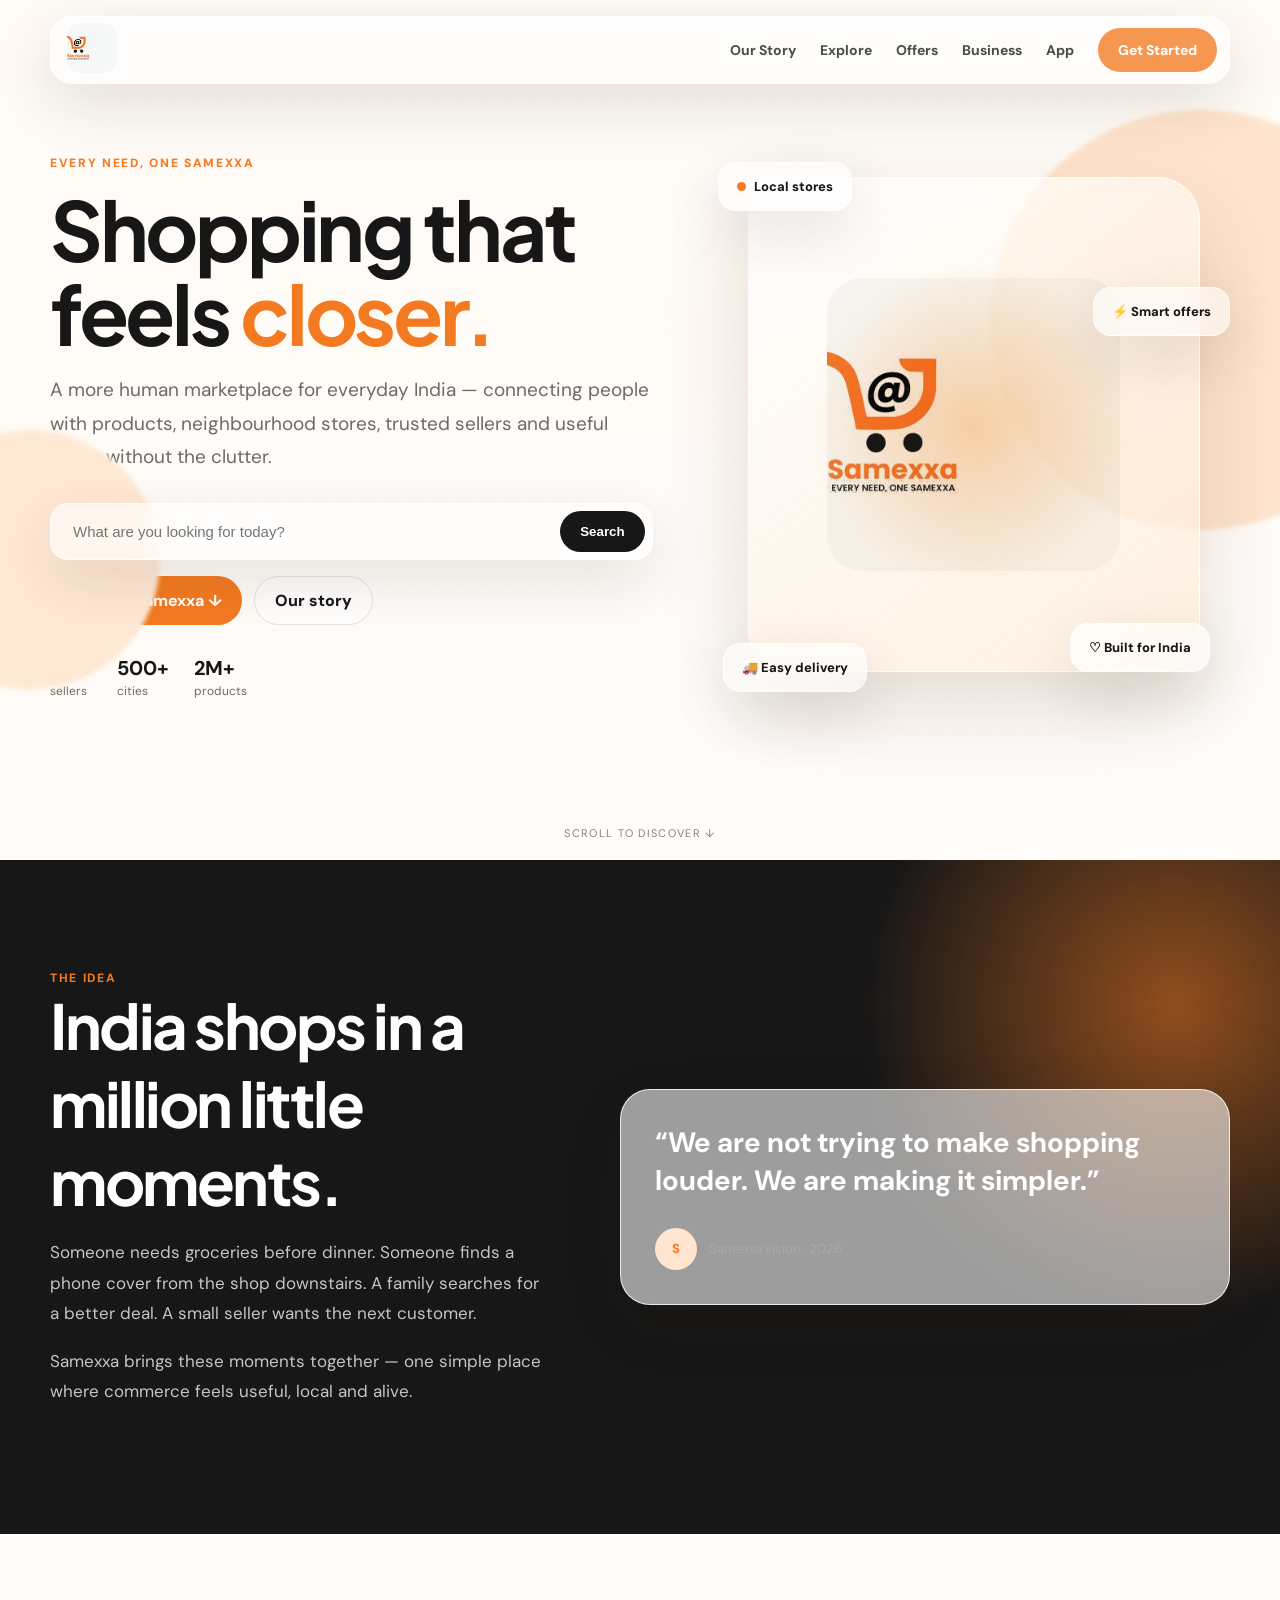
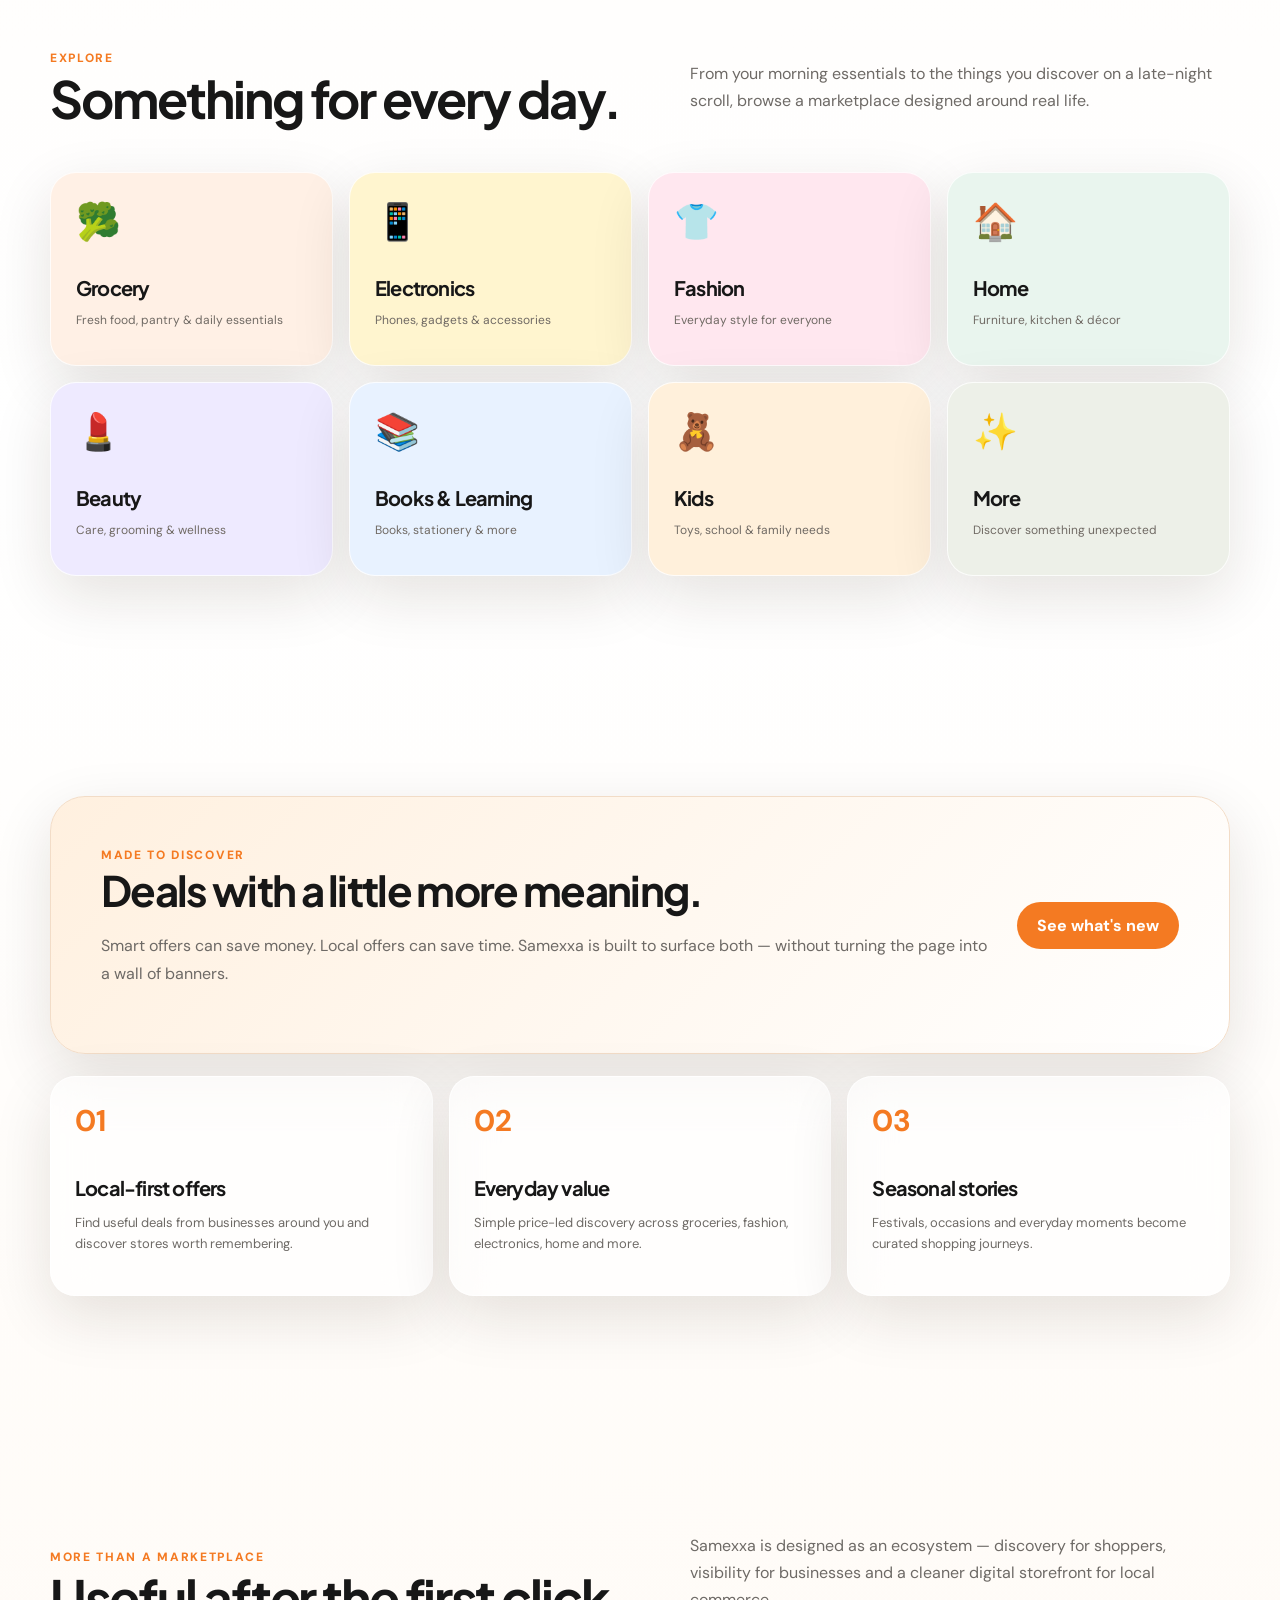
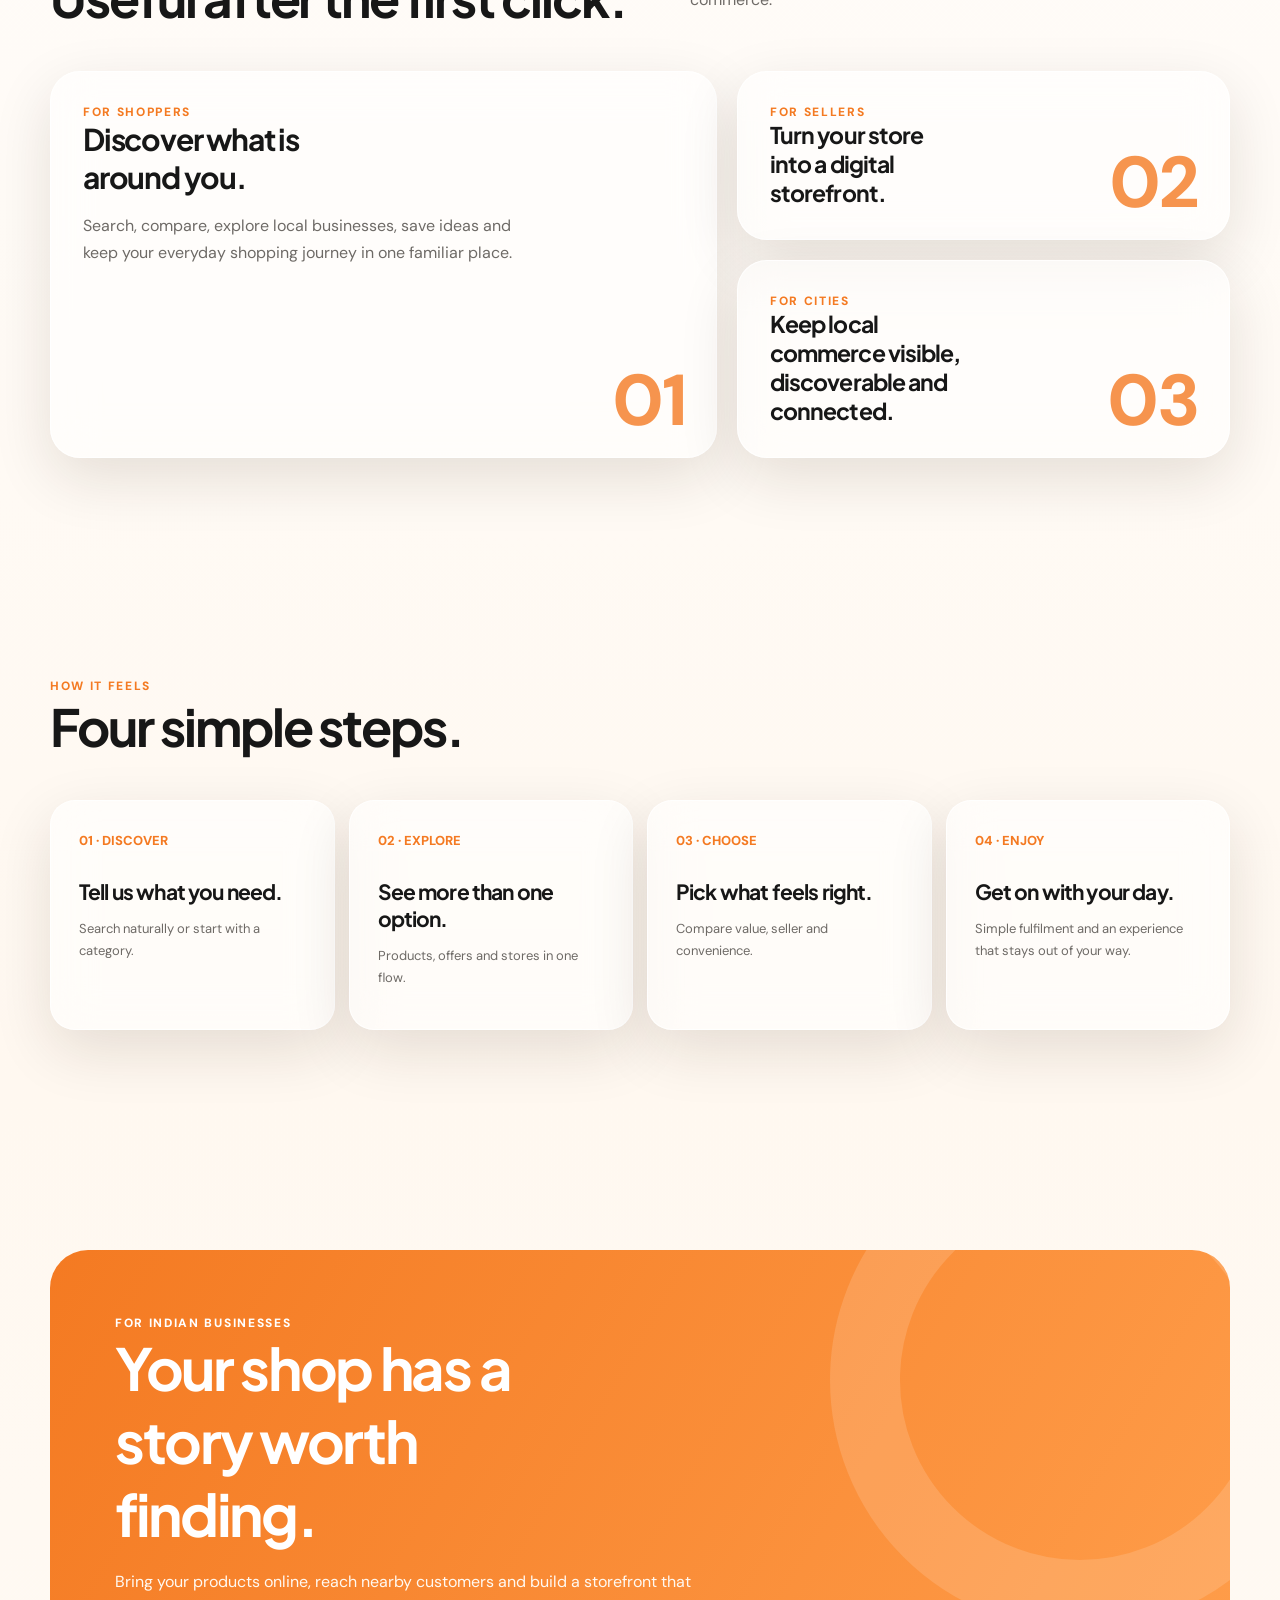
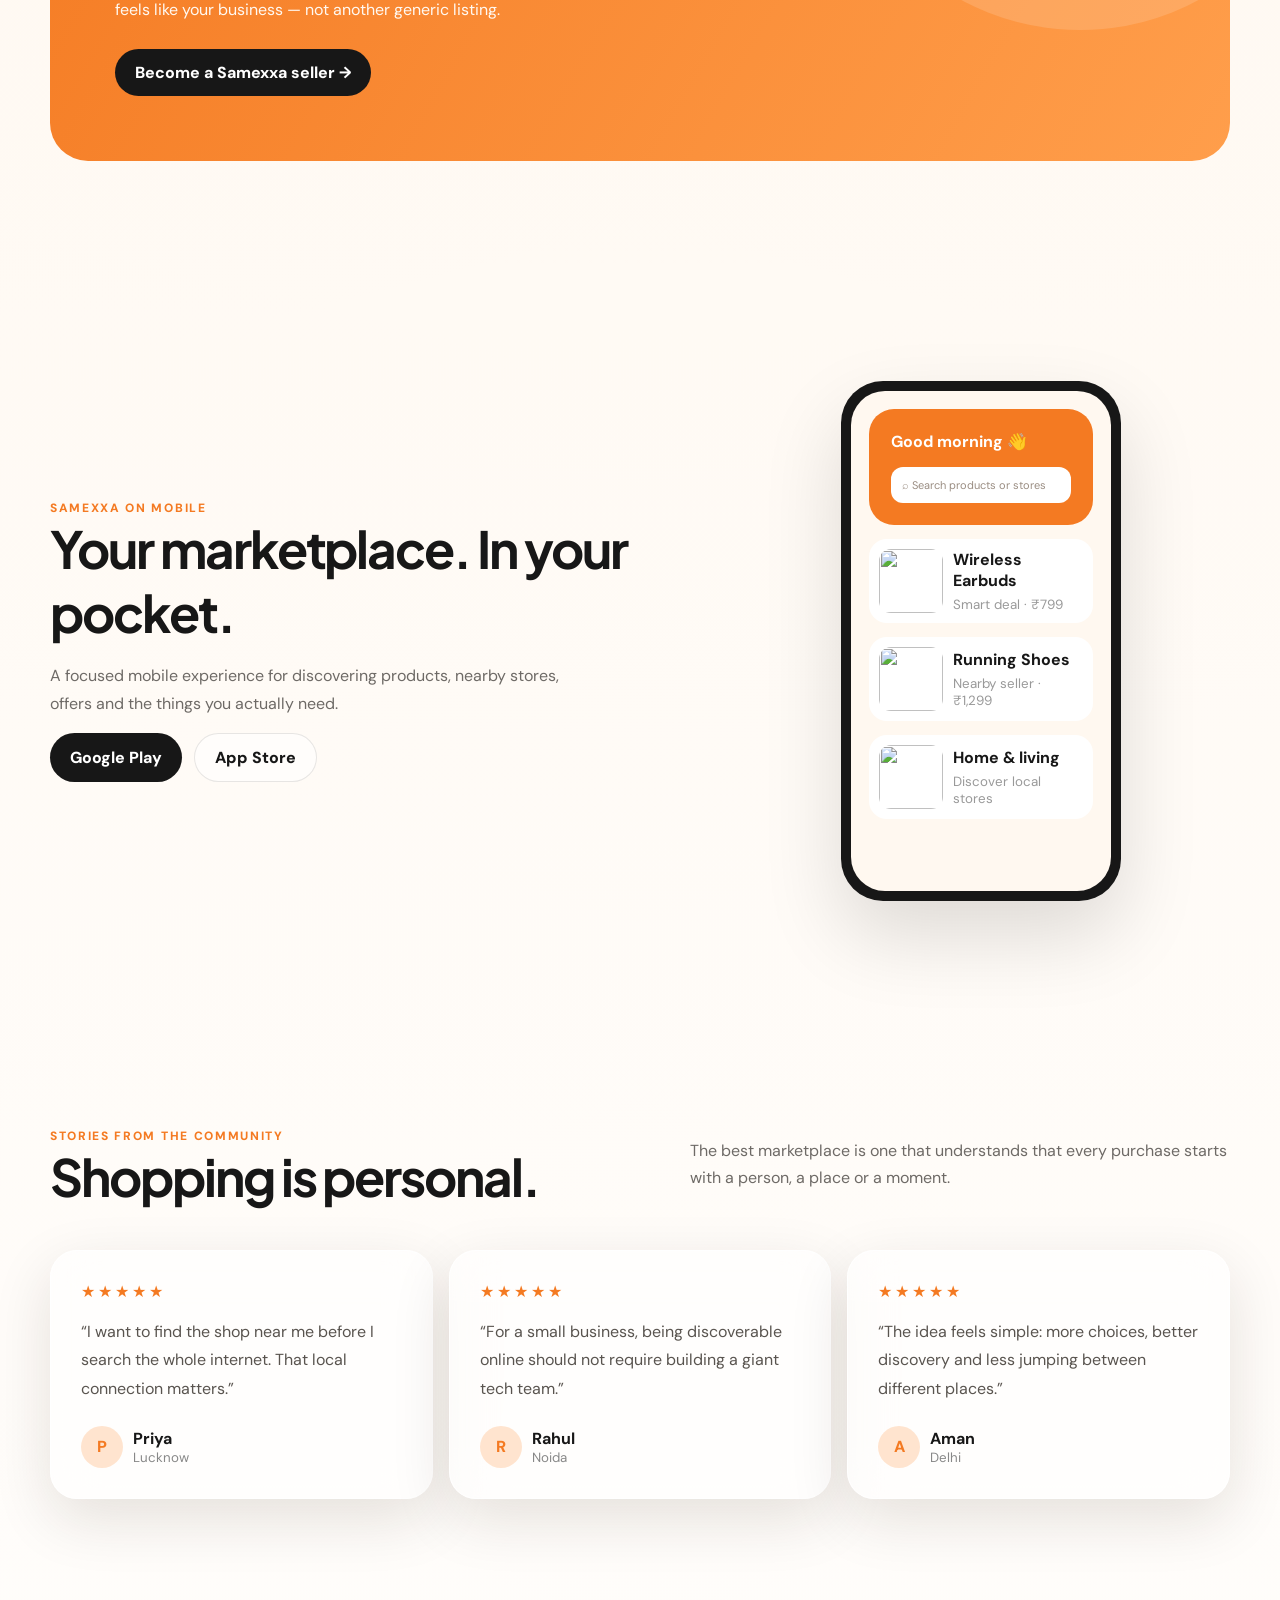
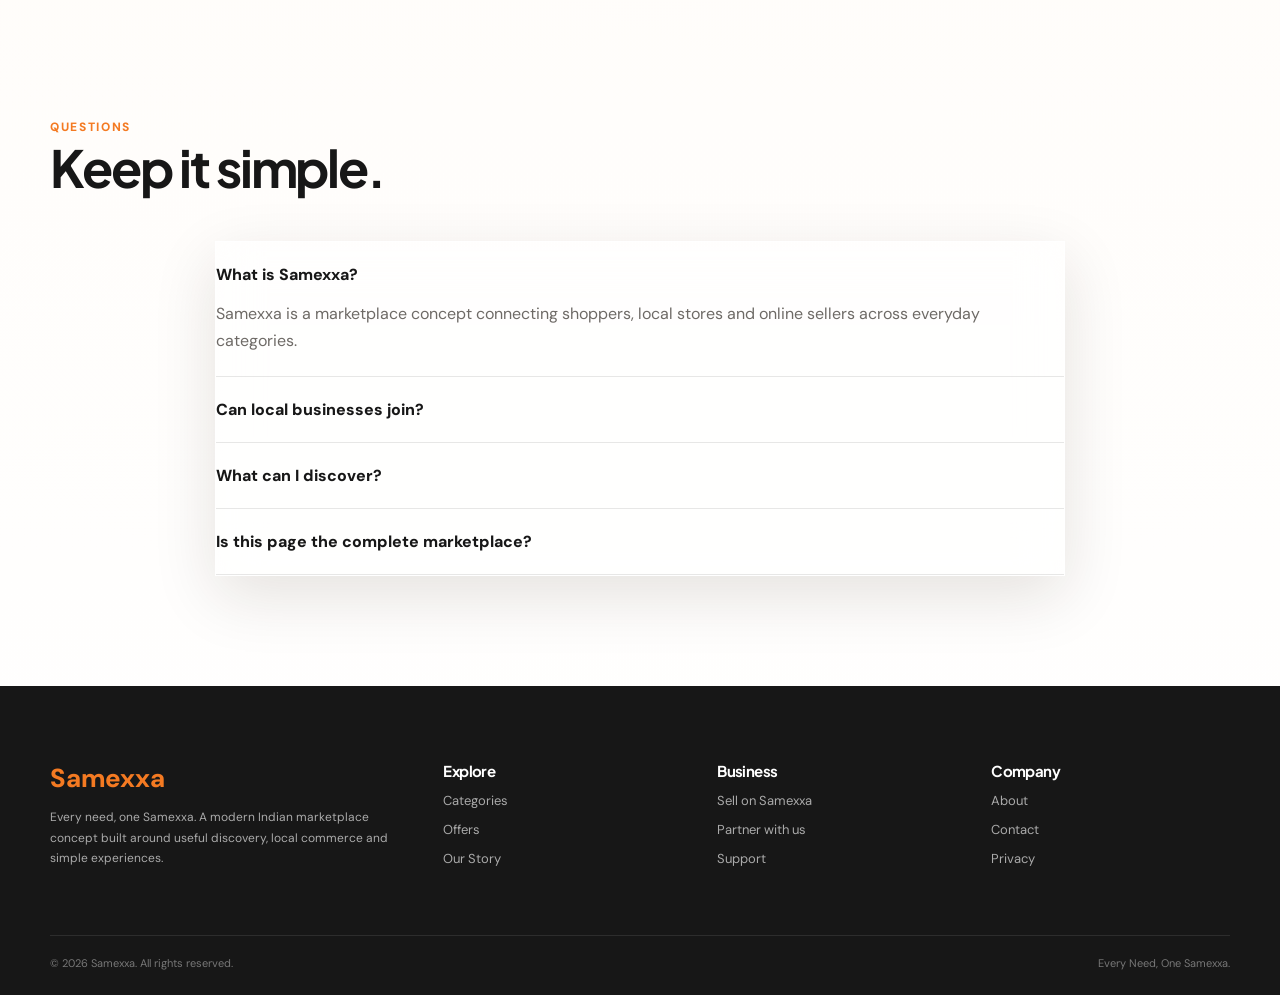
==== commit 7e4a4953: "Redesign Samexxa homepage with real logo and glass UI" ====
--- a/index.html
+++ b/index.html
@@ -1 +1,37 @@
-<!doctype html><html lang="en"><head><meta charset="utf-8"><meta name="viewport" content="width=device-width,initial-scale=1"><title>Samexxa — Every Need, One Samexxa</title><link href="https://cdn.jsdelivr.net/npm/bootstrap@5.3.3/dist/css/bootstrap.min.css" rel="stylesheet"><link href="https://cdn.jsdelivr.net/npm/bootstrap-icons@1.11.3/font/bootstrap-icons.css" rel="stylesheet"><link href="https://fonts.googleapis.com/css2?family=Inter:wght@400;500;600;700;800;900&display=swap" rel="stylesheet"><style>:root{--p:#e91e63;--pd:#c2185b;--dark:#111827;--muted:#6b7280;--light:#fff1f6}*{box-sizing:border-box}html{scroll-behavior:smooth}body{font-family:Inter,sans-serif;color:var(--dark)}.navbar{height:72px;background:#ffffffed;backdrop-filter:blur(12px);border-bottom:1px solid #eee}.brand{font-size:28px;font-weight:900;color:var(--p);letter-spacing:-1px}.brand span{color:var(--dark)}.nav-link{font-size:14px;font-weight:600}.hero{padding:80px 0;min-height:620px;background:radial-gradient(circle at 85% 20%,#ffe1ec,transparent 30%),#fff}.hero h1{font-size:clamp(44px,6vw,76px);font-weight:900;line-height:1;letter-spacing:-4px}.hero h1 span{color:var(--p)}.hero p{font-size:18px;line-height:1.7;color:var(--muted);max-width:650px}.search{display:flex;max-width:650px;background:#fff;border:1px solid #eee;border-radius:16px;padding:6px;box-shadow:0 15px 45px #00000012}.search input{border:0;outline:0;flex:1;padding:13px}.btn-p{background:var(--p);color:#fff;border:0;border-radius:11px;padding:13px 22px;font-weight:800}.btn-p:hover{background:var(--pd);color:#fff}.hero-card{height:440px;border-radius:32px;overflow:hidden;position:relative;background:linear-gradient(145deg,#ff4f8b,#e91e63);box-shadow:0 30px 70px #0002}.hero-card>img{width:100%;height:100%;object-fit:cover;opacity:.88}.hero-info{position:absolute;bottom:22px;left:22px;right:22px;background:#fffffff2;border-radius:17px;padding:17px}.float{position:absolute;background:#fff;border-radius:15px;padding:13px 16px;box-shadow:0 15px 35px #0002;font-size:12px;font-weight:800;animation:float 4s ease-in-out infinite}.f1{top:45px;left:-20px}.f2{bottom:55px;left:-25px}.f3{top:190px;right:-20px}@keyframes float{50%{transform:translateY(-10px)}}.stats{background:var(--dark);color:#fff;padding:38px 0}.stat{text-align:center}.stat strong{font-size:34px;font-weight:900;display:block}.stat small{color:#9ca3af}.section{padding:85px 0}.light{background:#fafafa}.eyebrow{font-size:11px;color:var(--p);font-weight:900;text-transform:uppercase;letter-spacing:1px}.heading{font-size:38px;font-weight:900;letter-spacing:-1.7px}.category,.product,.store,.quote{background:#fff;border:1px solid #eee;border-radius:20px;transition:.3s;height:100%}.category{padding:24px}.category:hover,.product:hover,.store:hover{transform:translateY(-6px);box-shadow:0 18px 40px #00000012}.icon{width:60px;height:60px;border-radius:16px;background:var(--light);display:flex;align-items:center;justify-content:center;font-size:28px;margin-bottom:16px}.category h5,.store h6{font-weight:800}.muted{color:var(--muted);font-size:12px}.flash{background:linear-gradient(120deg,#171717,#2b111c);color:#fff}.timer{display:flex;gap:7px}.time{background:#ffffff14;padding:9px 13px;border-radius:9px;text-align:center}.time strong{display:block;font-size:20px}.time small{font-size:8px;color:#aaa}.product{overflow:hidden}.product-img{height:210px;position:relative;background:#f5f5f5}.product-img img{width:100%;height:100%;object-fit:cover;transition:.4s}.product:hover img{transform:scale(1.06)}.discount{position:absolute;top:12px;left:12px;background:var(--p);color:#fff;padding:6px 9px;border-radius:7px;font-size:10px;font-weight:900}.product-body{padding:16px}.price{font-size:19px;font-weight:900}.old{text-decoration:line-through;color:#aaa;font-size:11px}.store{padding:20px}.store-logo{width:54px;height:54px;background:var(--light);color:var(--p);border-radius:14px;display:flex;align-items:center;justify-content:center;font-weight:900;float:left;margin-right:13px}.store hr{border-color:#eee}.seller{background:linear-gradient(120deg,#e91e63,#b91452);color:#fff;border-radius:30px;padding:60px}.seller h2,.app h2{font-size:42px;font-weight:900;letter-spacing:-2px}.seller p,.app p{line-height:1.8}.app{background:#fff6f9}.phone{width:260px;height:500px;background:#111;border-radius:38px;padding:9px;margin:auto;transform:rotate(4deg);box-shadow:0 30px 60px #0003}.screen{height:100%;background:#fff;border-radius:30px;overflow:hidden}.screen-top{background:var(--p);color:#fff;padding:28px 17px 15px}.phone-search{background:#fff;color:#999;padding:9px;border-radius:8px;margin-top:13px;font-size:9px}.mini{margin:12px;height:95px;border-radius:12px;background:#f5f5f5;display:flex;align-items:center;padding:7px}.mini img{width:80px;height:80px;object-fit:cover;border-radius:9px}.mini div{padding-left:9px;font-size:10px}.mini small{display:block;color:#888;margin-top:4px}.quote{padding:25px}.quote p{color:#4b5563;line-height:1.8;font-size:14px}.avatar{width:42px;height:42px;border-radius:50%;background:var(--light);color:var(--p);display:flex;align-items:center;justify-content:center;font-weight:900}footer{background:var(--dark);color:#fff;padding:60px 0 25px}footer a{color:#9ca3af;text-decoration:none;font-size:12px}footer a:hover{color:#fff}.reveal{opacity:0;transform:translateY(25px);transition:.7s}.reveal.active{opacity:1;transform:none}.mobile-nav{display:none}@media(max-width:991px){.desktop{display:none!important}.hero{padding:55px 0}.hero-card{margin-top:20px}}@media(max-width:767px){body{padding-bottom:65px}.hero h1{font-size:46px;letter-spacing:-2.5px}.hero p{font-size:15px}.hero-card{height:370px}.f1{left:0}.f2{left:0}.f3{right:0}.section{padding:60px 0}.heading{font-size:31px}.seller{padding:40px 25px}.seller h2,.app h2{font-size:33px}.mobile-nav{display:flex;position:fixed;bottom:0;left:0;right:0;height:65px;background:#fff;border-top:1px solid #eee;z-index:2000;justify-content:space-around;align-items:center}.mobile-nav a{font-size:10px;color:#6b7280;text-align:center;text-decoration:none;font-weight:700}.mobile-nav i{display:block;font-size:19px}.mobile-nav .active{color:var(--p)}}</style></head><body><nav class="navbar sticky-top"><div class="container d-flex align-items-center"><a class="brand text-decoration-none" href="#">Same<span>xxa</span></a><div class="desktop ms-auto d-flex align-items-center gap-3"><span class="small fw-bold"><i class="bi bi-geo-alt-fill text-danger"></i> Lucknow</span><a class="nav-link" href="#categories">Categories</a><a class="nav-link" href="#deals">Deals</a><a class="nav-link" href="#stores">Stores</a><a class="nav-link" href="#seller">Sell on Samexxa</a><button class="btn btn-outline-dark btn-sm">Login</button><a class="btn-p text-decoration-none" href="#app">Get App</a></div></div></nav><section class="hero"><div class="container"><div class="row align-items-center g-5"><div class="col-lg-7 reveal"><span class="badge rounded-pill px-3 py-2" style="background:var(--light);color:var(--pd)">✨ India's everyday marketplace</span><h1 class="mt-3">Everything you need.<br><span>One Samexxa.</span></h1><p class="mt-4">Groceries, fashion, electronics, home essentials, beauty and more — discover products from local stores and trusted sellers, all in one place.</p><div class="search mt-4"><input id="searchInput" placeholder="Search products, stores or categories..."><button class="btn-p" onclick="searchSite()"><i class="bi bi-search"></i> Search</button></div><div class="mt-3"><a href="#deals" class="btn-p text-decoration-none me-2">Explore Deals <i class="bi bi-arrow-right"></i></a><a href="#categories" class="btn btn-outline-dark fw-bold px-4 py-3">Browse Categories</a></div><div class="mt-4 small text-muted">✓ 12,000+ sellers &nbsp; ✓ 500+ cities &nbsp; ✓ 2M+ products</div></div><div class="col-lg-5 reveal"><div class="hero-card"><img src="https://images.unsplash.com/photo-1556742049-0cfed4f6a45d?auto=format&fit=crop&w=900&q=80" alt="Shopping"><div class="hero-info"><strong>Today's shopper pick 🔥</strong><div class="small text-muted">Wireless earbuds · 42% OFF</div><b>₹1,499</b> <del class="small text-muted">₹2,599</del></div></div><div class="float f1">⚡ Flash Deals<br><small class="text-muted">Up to 70% OFF</small></div><div class="float f2">🏪 Local Stores<br><small class="text-muted">Near you</small></div><div class="float f3">🚚 Easy Delivery<br><small class="text-muted">Track orders</small></div></div></div></div></section><section class="stats"><div class="container"><div class="row"><div class="col-6 col-lg-3 stat"><strong class="counter" data-target="12000">0</strong><small>SELLERS</small></div><div class="col-6 col-lg-3 stat"><strong class="counter" data-target="500">0</strong><small>CITIES</small></div><div class="col-6 col-lg-3 stat"><strong class="counter" data-target="2000000">0</strong><small>PRODUCTS</small></div><div class="col-6 col-lg-3 stat"><strong class="counter" data-target="50">0</strong><small>CATEGORIES</small></div></div></div></section><section class="section light" id="categories"><div class="container"><div class="reveal mb-5"><div class="eyebrow">Shop</div><h2 class="heading">Shop by category</h2><p class="text-muted">Whatever you need, chances are you'll find it here.</p></div><div class="row g-4" id="categoriesGrid"></div></div></section><section class="section flash" id="deals"><div class="container"><div class="reveal mb-4"><div class="eyebrow">Limited time</div><h2 class="heading">⚡ Samexxa Flash Sale</h2><p class="text-secondary">Big discounts. Limited quantities. Don't wait too long.</p></div><div class="timer mb-4"><div class="time"><strong id="h">02</strong><small>HOURS</small></div><div class="time"><strong id="m">18</strong><small>MIN</small></div><div class="time"><strong id="s">43</strong><small>SEC</small></div></div><div class="row g-4" id="products"></div></div></section><section class="section" id="stores"><div class="container"><div class="reveal mb-5"><div class="eyebrow">Near you</div><h2 class="heading">Deals from stores around you 📍</h2><p class="text-muted">Discover products from local businesses and trusted sellers.</p></div><div class="row g-4" id="storesGrid"></div></div></section><section class="section light"><div class="container"><div class="row align-items-center"><div class="col-lg-5 reveal"><div class="eyebrow">Why Samexxa</div><h2 class="heading">Shopping should feel simple.</h2><p class="text-muted">One marketplace designed to bring products, stores and shoppers together.</p></div><div class="col-lg-7"><div class="row g-4"><div class="col-md-6 reveal"><h5>🛒 One Cart</h5><p class="muted">Discover products across categories without jumping between apps.</p></div><div class="col-md-6 reveal"><h5>🏪 Local + Online</h5><p class="muted">Find neighbourhood stores alongside trusted online sellers.</p></div><div class="col-md-6 reveal"><h5>🏷️ Better Deals</h5><p class="muted">Discover discounts, offers and competitive prices.</p></div><div class="col-md-6 reveal"><h5>🚚 Easy Delivery</h5><p class="muted">Track your shopping journey from checkout to delivery.</p></div></div></div></div></div></section><section class="section" id="seller"><div class="container"><div class="seller reveal"><div class="eyebrow text-white">For businesses</div><h2>Your store deserves more customers.</h2><p>Put your products in front of shoppers searching for what you sell. Grow reach, visibility and your digital storefront with Samexxa.</p><a href="#" class="btn btn-light fw-bold px-4 py-3">Become a Seller <i class="bi bi-arrow-right"></i></a></div></div></section><section class="section app" id="app"><div class="container"><div class="row align-items-center"><div class="col-lg-6 reveal"><div class="eyebrow">Samexxa app</div><h2>Your marketplace.<br>In your pocket.</h2><p>Search products, discover nearby stores, unlock deals, manage your cart and track orders wherever you are.</p><button class="btn btn-dark me-2"><i class="bi bi-google-play"></i> Google Play</button><button class="btn btn-dark"><i class="bi bi-apple"></i> App Store</button></div><div class="col-lg-6 reveal"><div class="phone"><div class="screen"><div class="screen-top"><b>Good morning 👋</b><div class="phone-search">🔍 Search products or stores</div></div><div class="p-2"><b>Trending deals</b><div class="mini"><img src="https://images.unsplash.com/photo-1606220945770-b5b6c2c55bf1?auto=format&fit=crop&w=300&q=80"><div><b>Wireless Earbuds</b><small>₹799 · 42% OFF</small></div></div><div class="mini"><img src="https://images.unsplash.com/photo-1542291026-7eec264c27ff?auto=format&fit=crop&w=300&q=80"><div><b>Running Shoes</b><small>₹1,299 · 35% OFF</small></div></div></div></div></div></div></div></div></section><section class="section light"><div class="container"><div class="reveal mb-5"><div class="eyebrow">Customer stories</div><h2 class="heading">People are shopping smarter.</h2></div><div class="row g-4"><div class="col-md-4 reveal"><div class="quote"><b class="text-warning">★★★★★</b><p class="mt-3">“I love being able to discover local stores and online products in the same place. It saves me a lot of time.”</p><div class="d-flex align-items-center gap-2"><div class="avatar">PS</div><div><b>Priya S.</b><small class="d-block text-muted">Lucknow</small></div></div></div></div><div class="col-md-4 reveal"><div class="quote"><b class="text-warning">★★★★★</b><p class="mt-3">“Finding nearby sellers while comparing different products is exactly what I wanted.”</p><div class="d-flex align-items-center gap-2"><div class="avatar">RM</div><div><b>Rahul M.</b><small class="d-block text-muted">Noida</small></div></div></div></div><div class="col-md-4 reveal"><div class="quote"><b class="text-warning">★★★★★</b><p class="mt-3">“Simple, clean and easy to browse. I can find products without opening multiple shopping apps.”</p><div class="d-flex align-items-center gap-2"><div class="avatar">AK</div><div><b>Aman K.</b><small class="d-block text-muted">Delhi</small></div></div></div></div></div></div></section><footer><div class="container"><div class="row g-5"><div class="col-lg-4"><div class="brand">Samexxa</div><p class="mt-3 text-secondary">Every need, one Samexxa. Discover products, stores and deals from India's growing marketplace.</p></div><div class="col-6 col-lg-2"><b>Shop</b><p class="mt-3"><a href="#categories">Grocery</a><br><a href="#categories">Electronics</a><br><a href="#categories">Fashion</a><br><a href="#categories">Home</a></p></div><div class="col-6 col-lg-2"><b>Business</b><p class="mt-3"><a href="#seller">Become a Seller</a><br><a href="#seller">Seller Login</a><br><a href="#seller">Partner With Us</a></p></div><div class="col-6 col-lg-2"><b>Company</b><p class="mt-3"><a href="#">About</a><br><a href="#">Careers</a><br><a href="#">Contact</a></p></div><div class="col-6 col-lg-2"><b>Support</b><p class="mt-3"><a href="#">Help Center</a><br><a href="#">Orders</a><br><a href="#">Privacy</a></p></div></div><hr class="border-secondary mt-5"><small class="text-secondary">© 2026 Samexxa. All rights reserved.</small></div></footer><div class="mobile-nav"><a class="active" href="#"><i class="bi bi-house-fill"></i>Home</a><a href="#categories"><i class="bi bi-grid"></i>Categories</a><a href="#deals"><i class="bi bi-lightning-charge"></i>Deals</a><a href="#stores"><i class="bi bi-shop"></i>Stores</a><a href="#seller"><i class="bi bi-person"></i>Account</a></div><script>const cats=[['🥦','Grocery','Fresh & daily needs'],['📱','Electronics','Gadgets & accessories'],['👕','Fashion','Men, women & kids'],['🛋️','Home','Furniture & décor'],['💄','Beauty','Care & grooming'],['📚','More','Books, toys & more']];document.getElementById('categoriesGrid').innerHTML=cats.map(c=>`<div class="col-6 col-lg-2 reveal"><div class="category"><div class="icon">${c[0]}</div><h5>${c[1]}</h5><p class="muted">${c[2]}</p></div></div>`).join('');const products=[['Wireless Earbuds Pro','Mobile Point',799,1599,'50% OFF','4.8','https://images.unsplash.com/photo-1606220945770-b5b6c2c55bf1?auto=format&fit=crop&w=600&q=80'],['Smart Watch Series 9','Tech World',1299,2499,'48% OFF','4.7','https://images.unsplash.com/photo-1523275335684-37898b6baf30?auto=format&fit=crop&w=600&q=80'],['Running Shoes','Fashion Tree',1099,1999,'45% OFF','4.6','https://images.unsplash.com/photo-1542291026-7eec264c27ff?auto=format&fit=crop&w=600&q=80'],['Minimal Table Lamp','Home Living',699,1199,'42% OFF','4.5','https://images.unsplash.com/photo-1507473885765-e6ed057f782c?auto=format&fit=crop&w=600&q=80']];document.getElementById('products').innerHTML=products.map(p=>`<div class="col-md-6 col-lg-3 reveal"><div class="product"><div class="product-img"><img src="${p[6]}" alt="${p[0]}"><span class="discount">${p[4]}</span></div><div class="product-body"><h6 class="fw-bold">${p[0]}</h6><div class="muted">${p[1]}</div><div class="text-warning small my-2">★ ${p[5]}</div><span class="price">₹${p[2].toLocaleString()}</span> <span class="old">₹${p[3].toLocaleString()}</span><button class="btn btn-dark btn-sm w-100 mt-3" onclick="addCart('${p[0]}')"><i class="bi bi-cart-plus"></i> Add to Cart</button></div></div></div>`).join('');const stores=[['SG','Sharma General Store','4.7','1.2 km','Groceries & daily essentials','Up to 25% OFF'],['MP','Mobile Point','4.6','0.8 km','Mobiles & accessories','Up to 35% OFF'],['FT','Fashion Tree','4.8','1.7 km','Fashion & lifestyle','Flat 40% OFF'],['HL','Home Living','4.5','2.1 km','Home & kitchen','Up to 50% OFF']];document.getElementById('storesGrid').innerHTML=stores.map(s=>`<div class="col-md-6 col-lg-3 reveal"><div class="store"><div class="store-logo">${s[0]}</div><h6>${s[1]}</h6><div class="muted">⭐ ${s[2]} · ${s[3]}</div><div class="clearfix"></div><hr><div class="small fw-bold">${s[4]}</div><div class="text-success small fw-bold mt-2">${s[5]}</div><button class="btn btn-sm btn-outline-dark w-100 mt-3">View Store</button></div></div>`).join('');function addCart(n){alert(n+' added to your cart.')}function searchSite(){let v=document.getElementById('searchInput').value.trim();alert(v?'Searching Samexxa for: '+v:'What are you looking for?')}document.getElementById('searchInput').addEventListener('keypress',e=>{if(e.key==='Enter')searchSite()});let end=Date.now()+2*3600000+18*60000;setInterval(()=>{let d=Math.max(0,end-Date.now());document.getElementById('h').textContent=String(Math.floor(d/3600000)).padStart(2,'0');document.getElementById('m').textContent=String(Math.floor(d%3600000/60000)).padStart(2,'0');document.getElementById('s').textContent=String(Math.floor(d%60000/1000)).padStart(2,'0')},1000);const io=new IntersectionObserver(es=>es.forEach(e=>{if(e.isIntersecting)e.target.classList.add('active')}),{threshold:.1});document.querySelectorAll('.reveal').forEach(e=>io.observe(e));document.querySelectorAll('.counter').forEach(c=>{let done=false;new IntersectionObserver(es=>{if(es[0].isIntersecting&&!done){done=true;let t=+c.dataset.target,n=0,step=Math.max(1,Math.ceil(t/80)),x=setInterval(()=>{n=Math.min(t,n+step);c.textContent=t>=1e6?(n/1e6).toFixed(1)+'M+':t>=1e3?Math.floor(n/1e3)+'K+':n+'+';if(n>=t)clearInterval(x)},20)}}).observe(c)});</script></body></html>+<!doctype html>
+<html lang="en">
+<head>
+<meta charset="utf-8">
+<meta name="viewport" content="width=device-width,initial-scale=1">
+<meta name="theme-color" content="#f47a22">
+<title>Samexxa — Every Need, One Samexxa</title>
+<meta name="description" content="Samexxa brings everyday shopping, local businesses and trusted sellers together.">
+<link rel="preconnect" href="https://fonts.googleapis.com">
+<link rel="preconnect" href="https://fonts.gstatic.com" crossorigin>
+<link href="https://fonts.googleapis.com/css2?family=DM+Sans:wght@400;500;600;700;800&family=Plus+Jakarta+Sans:wght@600;700;800&display=swap" rel="stylesheet">
+<style>
+:root{--orange:#f47a22;--orange2:#ff9a3d;--cream:#fffaf5;--ink:#171717;--muted:#6e6a66;--glass:rgba(255,255,255,.58);--line:rgba(23,23,23,.1);--shadow:0 20px 60px rgba(42,25,10,.12)}*{box-sizing:border-box}html{scroll-behavior:smooth}body{margin:0;font-family:"DM Sans",sans-serif;color:var(--ink);background:linear-gradient(180deg,#fffaf5 0,#fff 28%,#fff8f0 58%,#fff 100%);overflow-x:hidden}h1,h2,h3{font-family:"Plus Jakarta Sans",sans-serif;letter-spacing:-.04em;margin:0}a{text-decoration:none;color:inherit}.wrap{width:min(1180px,calc(100% - 40px));margin:auto}.glass{background:var(--glass);border:1px solid rgba(255,255,255,.8);box-shadow:var(--shadow);backdrop-filter:blur(22px);-webkit-backdrop-filter:blur(22px)}nav{position:fixed;top:16px;left:0;right:0;z-index:50}.nav{height:68px;border-radius:22px;display:flex;align-items:center;padding:8px 12px 8px 16px}.logo{height:50px;width:50px;object-fit:cover;border-radius:14px}.navlinks{margin-left:auto;display:flex;gap:24px;align-items:center;font-size:14px;font-weight:700}.navlinks a{opacity:.78}.navlinks a:hover{color:var(--orange);opacity:1}.pill{display:inline-flex;align-items:center;justify-content:center;border:0;border-radius:999px;padding:13px 20px;font-weight:800;cursor:pointer}.orange{background:var(--orange);color:#fff}.dark{background:#171717;color:#fff}.outline{border:1px solid var(--line);background:#fff8;color:#171717}.menu{display:none;margin-left:auto;font-size:25px}.hero{min-height:860px;padding:155px 0 80px;position:relative}.orb{position:absolute;border-radius:50%;filter:blur(2px);pointer-events:none}.o1{width:420px;height:420px;background:#ffd7b3;right:-130px;top:110px;opacity:.6}.o2{width:260px;height:260px;background:#ffe9d5;left:-100px;top:430px}.hero-grid{display:grid;grid-template-columns:1fr .85fr;gap:65px;align-items:center}.eyebrow{font-size:12px;font-weight:800;letter-spacing:.14em;text-transform:uppercase;color:var(--orange)}.hero h1{font-size:clamp(48px,7vw,82px);line-height:1.02;margin:16px 0}.hero h1 span{color:var(--orange)}.lead{font-size:19px;line-height:1.75;color:var(--muted);max-width:650px}.search{margin-top:30px;max-width:650px;padding:7px 7px 7px 20px;border-radius:18px;display:flex;align-items:center}.search input{border:0;background:transparent;outline:0;flex:1;font-size:15px;min-width:0}.hero-actions{display:flex;gap:12px;margin-top:16px;flex-wrap:wrap}.mini-stats{display:flex;gap:25px;margin-top:30px;color:var(--muted);font-size:12px}.mini-stats b{display:block;color:var(--ink);font-size:20px;margin-bottom:2px}.visual{position:relative;height:540px}.logo-card{position:absolute;inset:20px 30px 25px 30px;border-radius:42px;padding:30px;display:flex;align-items:center;justify-content:center;overflow:hidden;background:linear-gradient(145deg,rgba(255,255,255,.82),rgba(255,233,211,.62));border:1px solid #fff;box-shadow:0 35px 90px rgba(80,40,10,.15)}.logo-card:before{content:"";position:absolute;width:340px;height:340px;border-radius:50%;background:radial-gradient(circle,#ffb56f,transparent 67%);opacity:.55}.big-logo{position:relative;width:75%;max-width:360px;border-radius:35px;mix-blend-mode:multiply}.float{position:absolute;padding:15px 18px;border-radius:18px;font-size:13px;font-weight:800}.fl1{top:5px;left:0}.fl2{right:0;top:130px}.fl3{left:5px;bottom:5px}.fl4{right:20px;bottom:25px}.dot{width:9px;height:9px;border-radius:50%;background:var(--orange);display:inline-block;margin-right:8px}.scroll-note{position:absolute;bottom:20px;left:50%;transform:translateX(-50%);font-size:11px;color:#8a8178;letter-spacing:.12em;text-transform:uppercase;animation:bob 2s infinite}@keyframes bob{50%{transform:translate(-50%,7px)}}.section{padding:110px 0}.section-head{display:flex;justify-content:space-between;gap:30px;align-items:end;margin-bottom:42px}.section h2{font-size:clamp(32px,4vw,52px)}.section-sub{color:var(--muted);max-width:540px;line-height:1.7}.story{background:#171717;color:#fff;position:relative;overflow:hidden}.story:before{content:"";position:absolute;width:650px;height:650px;border-radius:50%;right:-220px;top:-180px;background:radial-gradient(circle,#f47a22,transparent 68%);opacity:.55}.story-grid{display:grid;grid-template-columns:.9fr 1.1fr;gap:70px;align-items:center;position:relative}.story h2{font-size:clamp(34px,5vw,62px)}.story p{color:#c9c4bf;line-height:1.8;font-size:17px}.story-card{padding:34px;border-radius:30px}.story-card .quote{font-size:28px;font-weight:700;line-height:1.35}.story-meta{margin-top:28px;display:flex;align-items:center;gap:12px;color:#aaa;font-size:13px}.categories{display:grid;grid-template-columns:repeat(4,1fr);gap:16px}.cat{min-height:190px;padding:25px;border-radius:26px;position:relative;overflow:hidden;transition:.25s}.cat:hover{transform:translateY(-7px)}.cat:nth-child(1){background:#fff0e5}.cat:nth-child(2){background:#fff5cf}.cat:nth-child(3){background:#ffe7ef}.cat:nth-child(4){background:#e9f5ee}.cat:nth-child(5){background:#eeeaff}.cat:nth-child(6){background:#e8f2ff}.cat:nth-child(7){background:#fff0db}.cat:nth-child(8){background:#edf0e8}.cat-icon{font-size:36px}.cat h3{font-size:20px;margin-top:30px}.cat p{font-size:12px;color:#706a64}.ribbon{border-radius:35px;padding:50px;background:linear-gradient(135deg,#fff0df,#fff);border:1px solid #f2dcc7;display:grid;grid-template-columns:1fr auto;gap:30px;align-items:center}.ribbon h2{font-size:42px}.ribbon p{color:var(--muted);line-height:1.7}.offer-grid{display:grid;grid-template-columns:repeat(3,1fr);gap:16px;margin-top:22px}.offer{padding:24px;border-radius:25px;min-height:220px}.offer b{font-size:30px;color:var(--orange)}.offer h3{margin-top:35px;font-size:20px}.offer p{font-size:13px;color:var(--muted);line-height:1.6}.feed{display:grid;grid-template-columns:1.15fr .85fr;gap:20px}.feed-card{border-radius:30px;padding:32px;min-height:300px;overflow:hidden;position:relative}.feed-card h3{font-size:30px;max-width:12ch}.feed-card p{color:var(--muted);line-height:1.7;max-width:42ch}.feed-card .number{font-size:72px;font-weight:800;color:var(--orange);opacity:.8;position:absolute;right:30px;bottom:10px}.feed-side{display:grid;gap:20px}.feed-side .feed-card{min-height:140px}.feed-side h3{font-size:23px}.steps{display:grid;grid-template-columns:repeat(4,1fr);gap:14px}.step{padding:28px;border-radius:25px}.step-num{font-size:13px;color:var(--orange);font-weight:800}.step h3{margin:28px 0 10px;font-size:21px}.step p{color:var(--muted);font-size:13px;line-height:1.65}.seller{background:linear-gradient(120deg,#f47a22,#ff9e4b);color:#fff;border-radius:38px;padding:65px;position:relative;overflow:hidden}.seller:after{content:"";position:absolute;width:360px;height:360px;border-radius:50%;right:-100px;top:-120px;border:70px solid rgba(255,255,255,.14)}.seller h2{font-size:clamp(36px,5vw,58px);max-width:12ch}.seller p{max-width:600px;line-height:1.75;color:#fff9f2;margin:18px 0 25px}.seller .pill{background:#171717}.app{display:grid;grid-template-columns:1fr .8fr;gap:60px;align-items:center}.phone{width:280px;height:520px;margin:auto;border-radius:42px;background:#171717;padding:10px;box-shadow:0 35px 80px #0002;transform:rotate(4deg)}.phone-screen{height:100%;border-radius:34px;background:#fff8f0;overflow:hidden;padding:18px}.phone-head{background:var(--orange);color:#fff;border-radius:25px;padding:22px}.phone-search{background:#fff;color:#9a8d82;border-radius:12px;padding:11px;margin-top:15px;font-size:11px}.mock-card{background:#fff;border-radius:18px;margin-top:14px;padding:10px;display:flex;gap:10px;align-items:center}.mock-card img{width:64px;height:64px;object-fit:cover;border-radius:12px}.mock-card small{display:block;color:#999;margin-top:5px}.testimonials{display:grid;grid-template-columns:repeat(3,1fr);gap:16px}.testi{padding:30px;border-radius:27px}.stars{color:var(--orange);letter-spacing:3px}.testi p{line-height:1.8;color:#59544f}.person{display:flex;align-items:center;gap:10px;margin-top:22px}.avatar{width:42px;height:42px;border-radius:50%;background:#ffe4cf;display:grid;place-items:center;font-weight:800;color:var(--orange)}.faq{max-width:850px;margin:auto}.faq details{padding:22px 0;border-bottom:1px solid var(--line)}.faq summary{font-weight:800;cursor:pointer;list-style:none}.faq summary::-webkit-details-marker{display:none}.faq p{color:var(--muted);line-height:1.7;margin:15px 0 0}footer{background:#171717;color:#fff;padding:75px 0 25px}.footgrid{display:grid;grid-template-columns:1.5fr repeat(3,1fr);gap:35px}.footgrid h3{font-size:15px}.footgrid a{display:block;color:#aaa;font-size:13px;margin-top:12px}.footbrand{font-size:26px;font-weight:800;color:var(--orange)}.footcopy{color:#aaa;font-size:12px;line-height:1.7;max-width:350px}.bottom{border-top:1px solid #ffffff18;margin-top:55px;padding-top:20px;color:#777;font-size:11px;display:flex;justify-content:space-between}.reveal{opacity:0;transform:translateY(30px);transition:.7s ease}.reveal.on{opacity:1;transform:none}@media(max-width:900px){.navlinks{display:none}.menu{display:block}.hero-grid,.story-grid,.app{grid-template-columns:1fr}.hero{padding-top:125px;min-height:auto}.visual{height:440px;order:-1}.categories{grid-template-columns:repeat(2,1fr)}.offer-grid,.testimonials,.steps{grid-template-columns:1fr 1fr}.feed{grid-template-columns:1fr}.footgrid{grid-template-columns:1fr 1fr}.story-grid{gap:30px}}@media(max-width:600px){.wrap{width:min(100% - 26px,1180px)}.nav{height:60px;border-radius:18px}.logo{height:44px;width:44px}.hero h1{font-size:47px}.lead{font-size:16px}.mini-stats{gap:13px}.visual{height:350px}.logo-card{inset:10px 20px 20px;padding:18px;border-radius:28px}.big-logo{width:80%}.float{font-size:11px;padding:11px 13px}.fl2{right:-4px}.fl3{left:-2px}.fl4{right:0}.section{padding:75px 0}.section-head{display:block}.section-sub{margin-top:12px}.categories,.offer-grid,.testimonials,.steps{grid-template-columns:1fr}.cat{min-height:150px}.cat h3{margin-top:18px}.ribbon{grid-template-columns:1fr;padding:32px}.ribbon h2{font-size:34px}.seller{padding:40px 25px;border-radius:28px}.phone{transform:none}.footgrid{grid-template-columns:1fr 1fr}.bottom{display:block}.bottom span{display:block;margin-top:8px}.scroll-note{display:none}}</style>
+</head>
+<body>
+<nav><div class="wrap"><div class="nav glass"><a href="#" aria-label="Samexxa home"><img class="logo" src="assets/samexxa-logo.jpg" alt="Samexxa logo"></a><div class="navlinks"><a href="#story">Our Story</a><a href="#categories">Explore</a><a href="#offers">Offers</a><a href="#business">Business</a><a href="#app">App</a><a class="pill orange" href="#start">Get Started</a></div><div class="menu">☰</div></div></div></nav>
+<main>
+<section class="hero"><div class="orb o1"></div><div class="orb o2"></div><div class="wrap hero-grid"><div class="reveal"><div class="eyebrow">Every need, one Samexxa</div><h1>Shopping that feels <span>closer.</span></h1><p class="lead">A more human marketplace for everyday India — connecting people with products, neighbourhood stores, trusted sellers and useful offers without the clutter.</p><div class="search glass"><input id="search" placeholder="What are you looking for today?"><button class="pill dark" onclick="searchNow()">Search</button></div><div class="hero-actions"><a class="pill orange" href="#categories">Explore Samexxa ↓</a><a class="pill outline" href="#story">Our story</a></div><div class="mini-stats"><div><b>12K+</b>sellers</div><div><b>500+</b>cities</div><div><b>2M+</b>products</div></div></div><div class="visual reveal"><div class="logo-card"><img class="big-logo" src="assets/samexxa-logo.jpg" alt="Samexxa"></div><div class="float glass fl1"><span class="dot"></span>Local stores</div><div class="float glass fl2">⚡ Smart offers</div><div class="float glass fl3">🚚 Easy delivery</div><div class="float glass fl4">♡ Built for India</div></div></div><div class="scroll-note">Scroll to discover ↓</div></section>
+<section class="story section" id="story"><div class="wrap story-grid"><div class="reveal"><div class="eyebrow">The idea</div><h2>India shops in a million little moments.</h2><p>Someone needs groceries before dinner. Someone finds a phone cover from the shop downstairs. A family searches for a better deal. A small seller wants the next customer.</p><p>Samexxa brings these moments together — one simple place where commerce feels useful, local and alive.</p></div><div class="story-card glass reveal"><div class="quote">“We are not trying to make shopping louder. We are making it simpler.”</div><div class="story-meta"><div class="avatar">S</div><span>Samexxa vision · 2026</span></div></div></div></section>
+<section class="section" id="categories"><div class="wrap"><div class="section-head reveal"><div><div class="eyebrow">Explore</div><h2>Something for every day.</h2></div><p class="section-sub">From your morning essentials to the things you discover on a late-night scroll, browse a marketplace designed around real life.</p></div><div class="categories"><a class="cat glass reveal" href="#offers"><div class="cat-icon">🥦</div><h3>Grocery</h3><p>Fresh food, pantry & daily essentials</p></a><a class="cat glass reveal" href="#offers"><div class="cat-icon">📱</div><h3>Electronics</h3><p>Phones, gadgets & accessories</p></a><a class="cat glass reveal" href="#offers"><div class="cat-icon">👕</div><h3>Fashion</h3><p>Everyday style for everyone</p></a><a class="cat glass reveal" href="#offers"><div class="cat-icon">🏠</div><h3>Home</h3><p>Furniture, kitchen & décor</p></a><a class="cat glass reveal" href="#offers"><div class="cat-icon">💄</div><h3>Beauty</h3><p>Care, grooming & wellness</p></a><a class="cat glass reveal" href="#offers"><div class="cat-icon">📚</div><h3>Books & Learning</h3><p>Books, stationery & more</p></a><a class="cat glass reveal" href="#offers"><div class="cat-icon">🧸</div><h3>Kids</h3><p>Toys, school & family needs</p></a><a class="cat glass reveal" href="#offers"><div class="cat-icon">✨</div><h3>More</h3><p>Discover something unexpected</p></a></div></div></section>
+<section class="section" id="offers"><div class="wrap"><div class="ribbon glass reveal"><div><div class="eyebrow">Made to discover</div><h2>Deals with a little more meaning.</h2><p>Smart offers can save money. Local offers can save time. Samexxa is built to surface both — without turning the page into a wall of banners.</p></div><a class="pill orange" href="#start">See what's new</a></div><div class="offer-grid"><div class="offer glass reveal"><b>01</b><h3>Local-first offers</h3><p>Find useful deals from businesses around you and discover stores worth remembering.</p></div><div class="offer glass reveal"><b>02</b><h3>Everyday value</h3><p>Simple price-led discovery across groceries, fashion, electronics, home and more.</p></div><div class="offer glass reveal"><b>03</b><h3>Seasonal stories</h3><p>Festivals, occasions and everyday moments become curated shopping journeys.</p></div></div></div></section>
+<section class="section"><div class="wrap"><div class="section-head reveal"><div><div class="eyebrow">More than a marketplace</div><h2>Useful after the first click.</h2></div><p class="section-sub">Samexxa is designed as an ecosystem — discovery for shoppers, visibility for businesses and a cleaner digital storefront for local commerce.</p></div><div class="feed"><div class="feed-card glass reveal"><div class="eyebrow">For shoppers</div><h3>Discover what is around you.</h3><p>Search, compare, explore local businesses, save ideas and keep your everyday shopping journey in one familiar place.</p><div class="number">01</div></div><div class="feed-side"><div class="feed-card glass reveal"><div class="eyebrow">For sellers</div><h3>Turn your store into a digital storefront.</h3><div class="number">02</div></div><div class="feed-card glass reveal"><div class="eyebrow">For cities</div><h3>Keep local commerce visible, discoverable and connected.</h3><div class="number">03</div></div></div></div></div></section>
+<section class="section"><div class="wrap"><div class="section-head reveal"><div><div class="eyebrow">How it feels</div><h2>Four simple steps.</h2></div></div><div class="steps"><div class="step glass reveal"><span class="step-num">01 · DISCOVER</span><h3>Tell us what you need.</h3><p>Search naturally or start with a category.</p></div><div class="step glass reveal"><span class="step-num">02 · EXPLORE</span><h3>See more than one option.</h3><p>Products, offers and stores in one flow.</p></div><div class="step glass reveal"><span class="step-num">03 · CHOOSE</span><h3>Pick what feels right.</h3><p>Compare value, seller and convenience.</p></div><div class="step glass reveal"><span class="step-num">04 · ENJOY</span><h3>Get on with your day.</h3><p>Simple fulfilment and an experience that stays out of your way.</p></div></div></div></section>
+<section class="section" id="business"><div class="wrap"><div class="seller reveal"><div class="eyebrow" style="color:#fff">For Indian businesses</div><h2>Your shop has a story worth finding.</h2><p>Bring your products online, reach nearby customers and build a storefront that feels like your business — not another generic listing.</p><a class="pill dark" href="#start">Become a Samexxa seller →</a></div></div></section>
+<section class="section" id="app"><div class="wrap app"><div class="reveal"><div class="eyebrow">Samexxa on mobile</div><h2>Your marketplace. In your pocket.</h2><p class="section-sub" style="margin-top:18px">A focused mobile experience for discovering products, nearby stores, offers and the things you actually need.</p><div class="hero-actions"><a class="pill dark" href="#start">Google Play</a><a class="pill outline" href="#start">App Store</a></div></div><div class="phone reveal"><div class="phone-screen"><div class="phone-head"><b>Good morning 👋</b><div class="phone-search">⌕ Search products or stores</div></div><div class="mock-card"><img src="https://images.unsplash.com/photo-1606220945770-b5b6c2c55bf1?auto=format&fit=crop&w=200&q=80"><div><b>Wireless Earbuds</b><small>Smart deal · ₹799</small></div></div><div class="mock-card"><img src="https://images.unsplash.com/photo-1542291026-7eec264c27ff?auto=format&fit=crop&w=200&q=80"><div><b>Running Shoes</b><small>Nearby seller · ₹1,299</small></div></div><div class="mock-card"><img src="https://images.unsplash.com/photo-1507473885765-e6ed057f782c?auto=format&fit=crop&w=200&q=80"><div><b>Home & living</b><small>Discover local stores</small></div></div></div></div></div></section>
+<section class="section"><div class="wrap"><div class="section-head reveal"><div><div class="eyebrow">Stories from the community</div><h2>Shopping is personal.</h2></div><p class="section-sub">The best marketplace is one that understands that every purchase starts with a person, a place or a moment.</p></div><div class="testimonials"><div class="testi glass reveal"><div class="stars">★★★★★</div><p>“I want to find the shop near me before I search the whole internet. That local connection matters.”</p><div class="person"><div class="avatar">P</div><div><b>Priya</b><small style="display:block;color:#888">Lucknow</small></div></div></div><div class="testi glass reveal"><div class="stars">★★★★★</div><p>“For a small business, being discoverable online should not require building a giant tech team.”</p><div class="person"><div class="avatar">R</div><div><b>Rahul</b><small style="display:block;color:#888">Noida</small></div></div></div><div class="testi glass reveal"><div class="stars">★★★★★</div><p>“The idea feels simple: more choices, better discovery and less jumping between different places.”</p><div class="person"><div class="avatar">A</div><div><b>Aman</b><small style="display:block;color:#888">Delhi</small></div></div></div></div></div></section>
+<section class="section" id="start"><div class="wrap"><div class="section-head reveal"><div><div class="eyebrow">Questions</div><h2>Keep it simple.</h2></div></div><div class="faq glass reveal"><details open><summary>What is Samexxa?</summary><p>Samexxa is a marketplace concept connecting shoppers, local stores and online sellers across everyday categories.</p></details><details><summary>Can local businesses join?</summary><p>Yes. The business experience is designed to help local sellers create a digital storefront and reach nearby customers.</p></details><details><summary>What can I discover?</summary><p>Everyday categories such as grocery, electronics, fashion, home, beauty, books, kids and more.</p></details><details><summary>Is this page the complete marketplace?</summary><p>This page is the brand and discovery experience. Product catalogue, authentication, checkout, delivery and seller operations can be connected to the backend as the platform grows.</p></details></div></div></section>
+</main>
+<footer><div class="wrap"><div class="footgrid"><div><div class="footbrand">Samexxa</div><p class="footcopy">Every need, one Samexxa. A modern Indian marketplace concept built around useful discovery, local commerce and simple experiences.</p></div><div><h3>Explore</h3><a href="#categories">Categories</a><a href="#offers">Offers</a><a href="#story">Our Story</a></div><div><h3>Business</h3><a href="#business">Sell on Samexxa</a><a href="#business">Partner with us</a><a href="#start">Support</a></div><div><h3>Company</h3><a href="#story">About</a><a href="#start">Contact</a><a href="#start">Privacy</a></div></div><div class="bottom"><span>© 2026 Samexxa. All rights reserved.</span><span>Every Need, One Samexxa.</span></div></div></footer>
+<script>
+const io=new IntersectionObserver(es=>es.forEach(e=>{if(e.isIntersecting)e.target.classList.add("on")}),{threshold:.12});document.querySelectorAll(".reveal").forEach(e=>io.observe(e));
+function searchNow(){const v=document.getElementById("search").value.trim();if(v){location.hash="offers";setTimeout(()=>alert("Samexxa search: "+v),100)}else document.getElementById("search").focus()}
+document.getElementById("search").addEventListener("keydown",e=>{if(e.key==="Enter")searchNow()});
+document.querySelector(".menu").onclick=()=>document.querySelector(".navlinks").classList.toggle("mobile-open");
+</script>
+</body>
+</html>
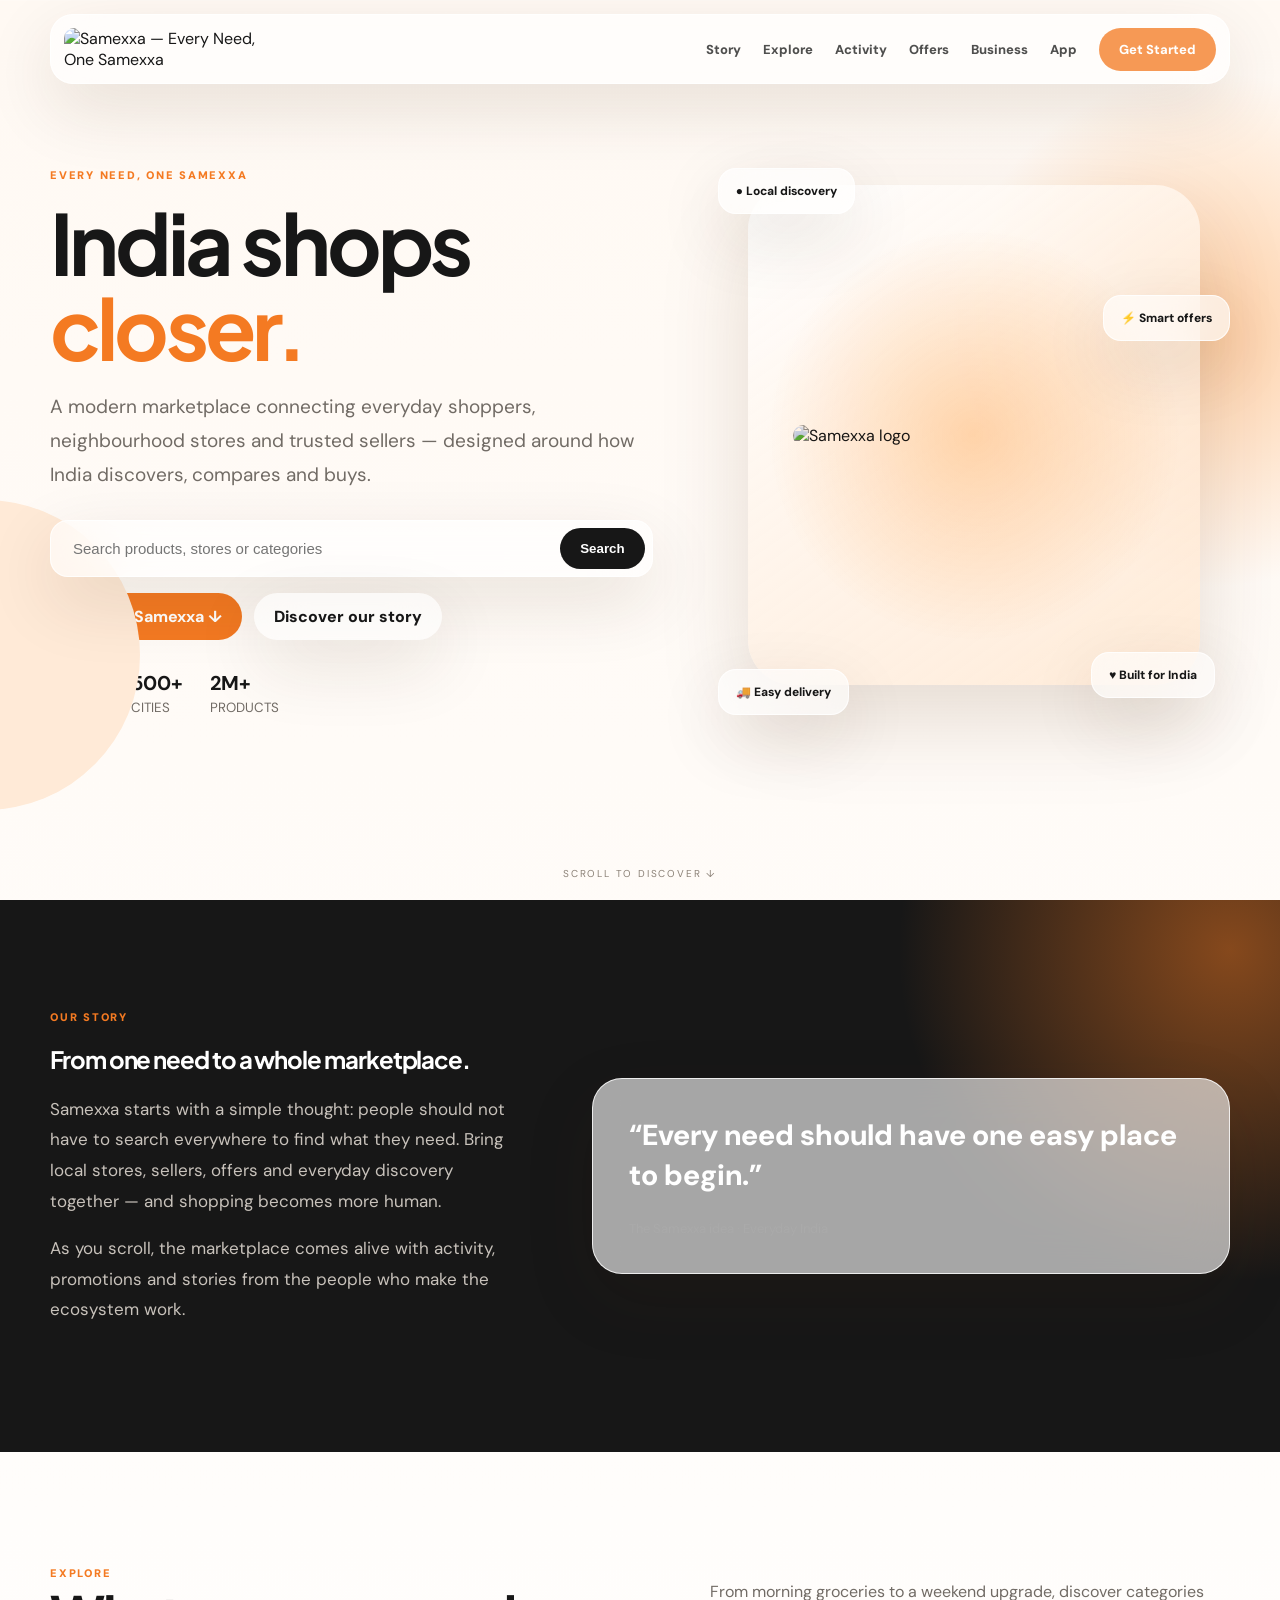
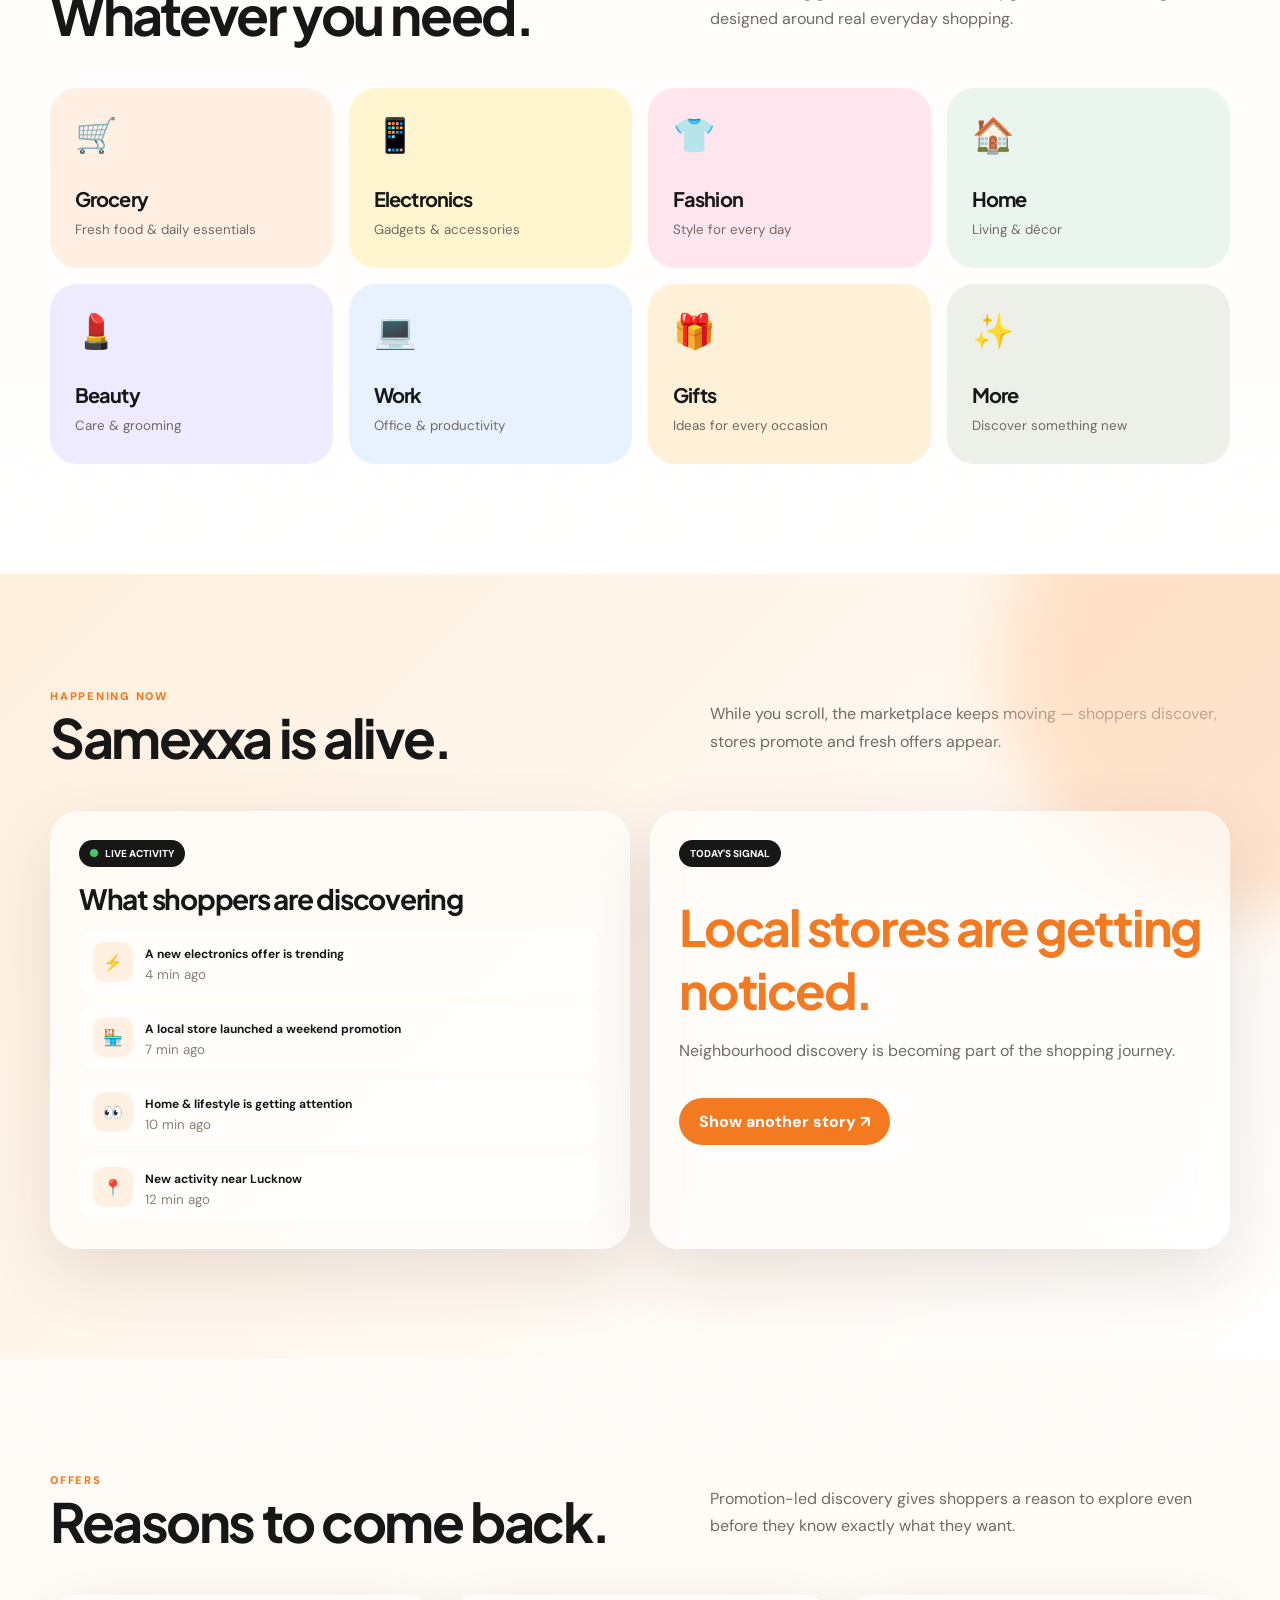
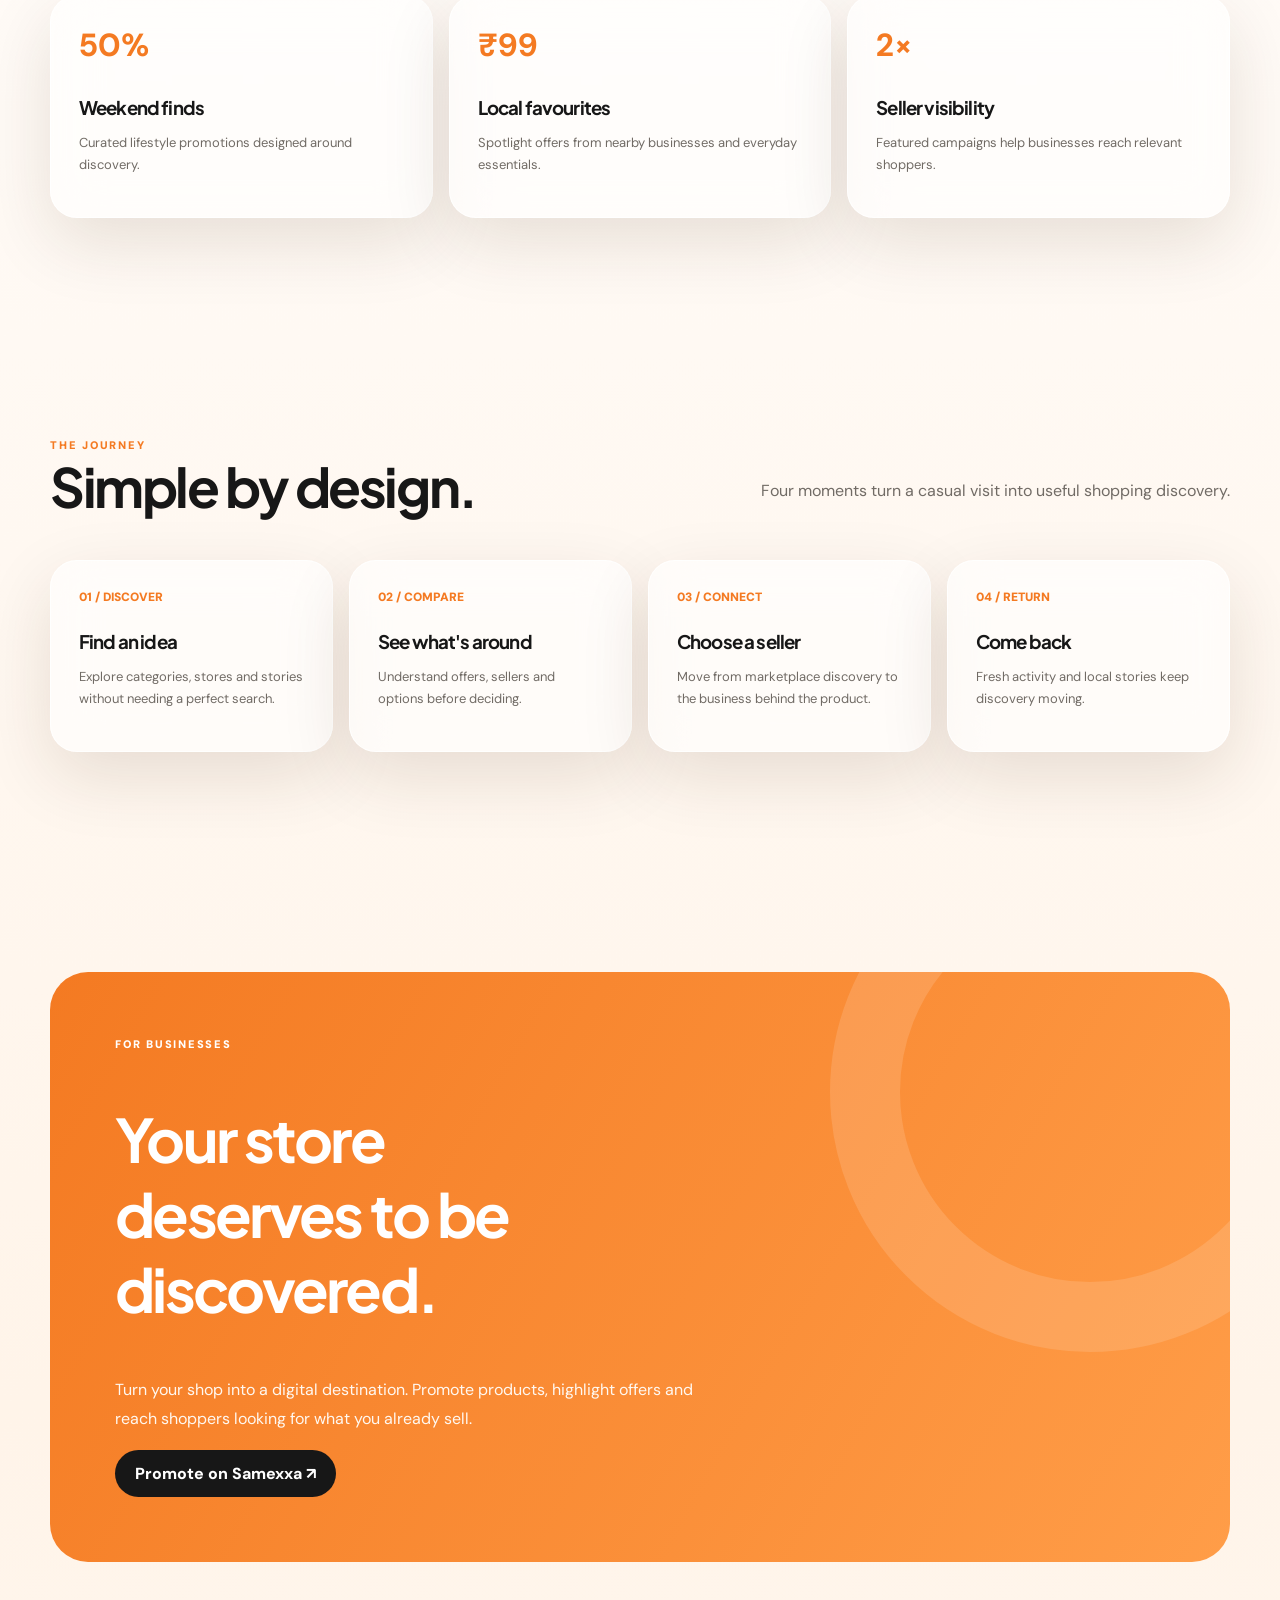
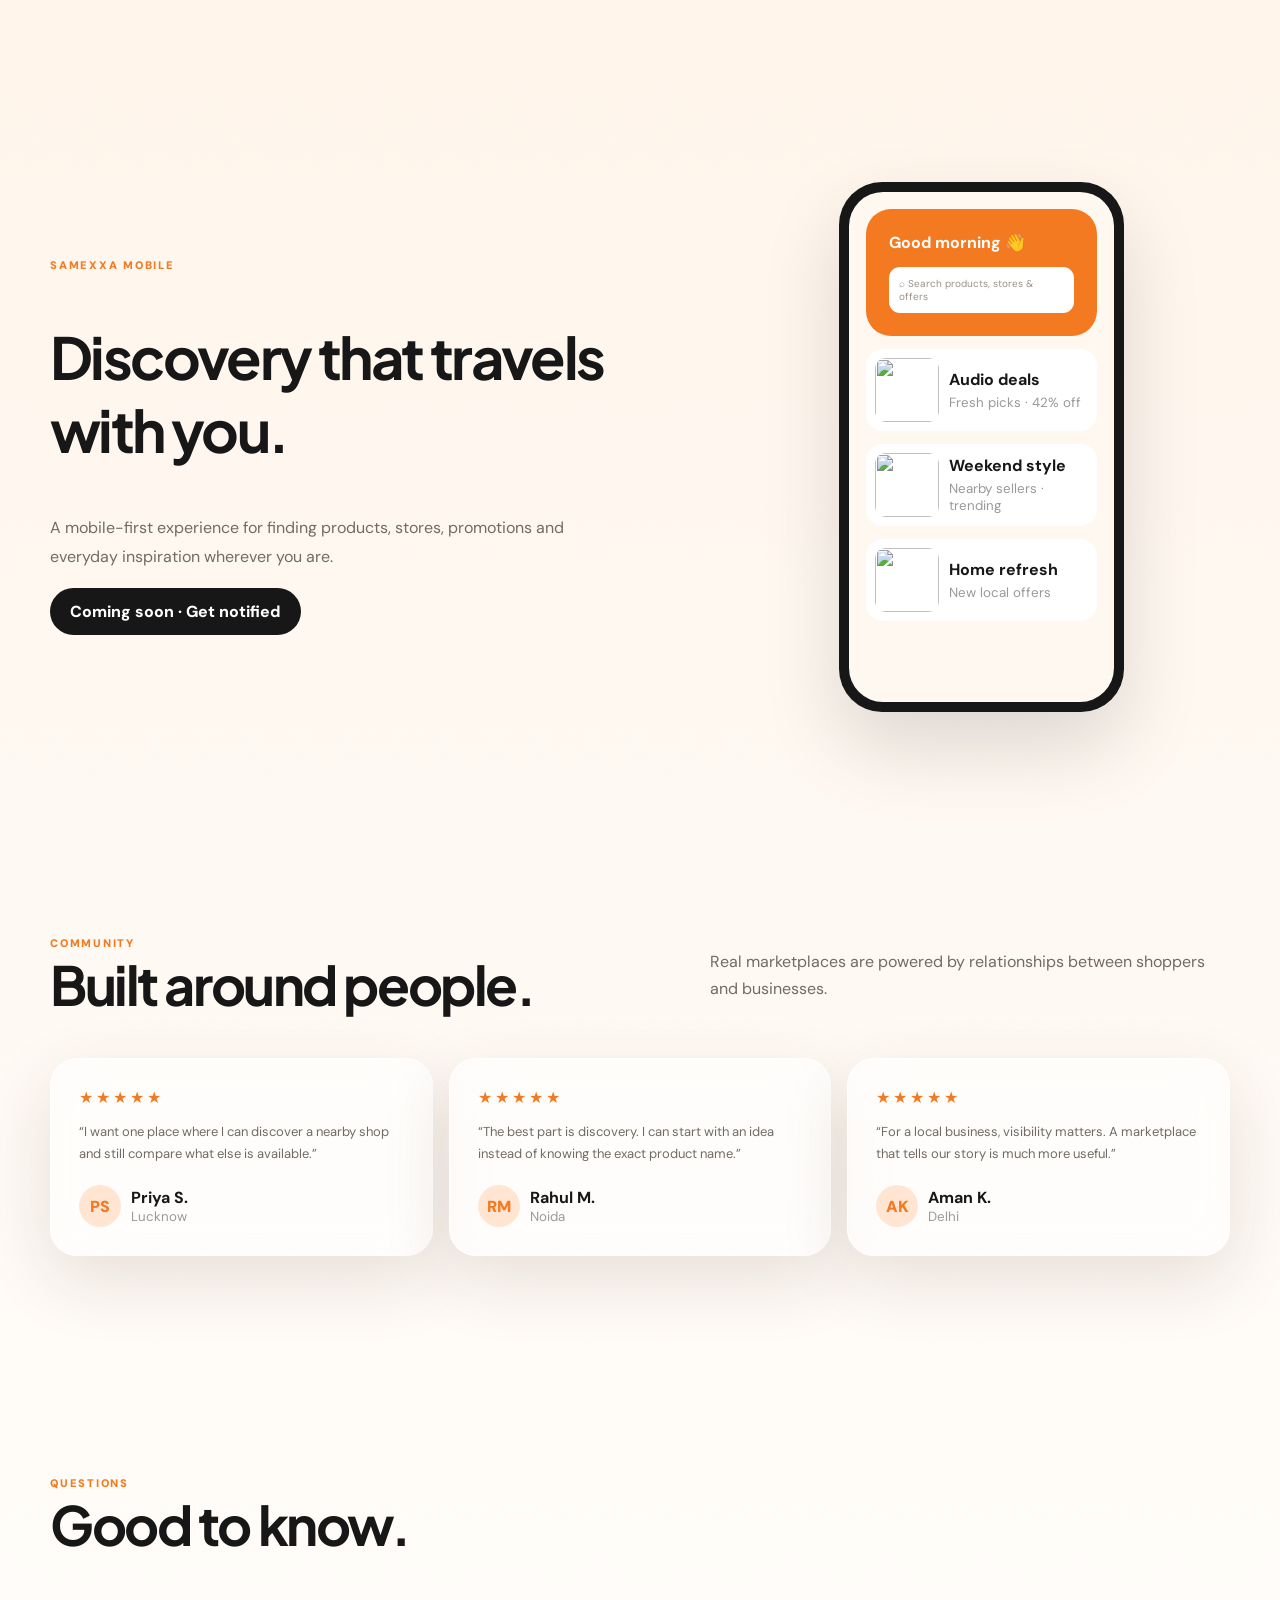
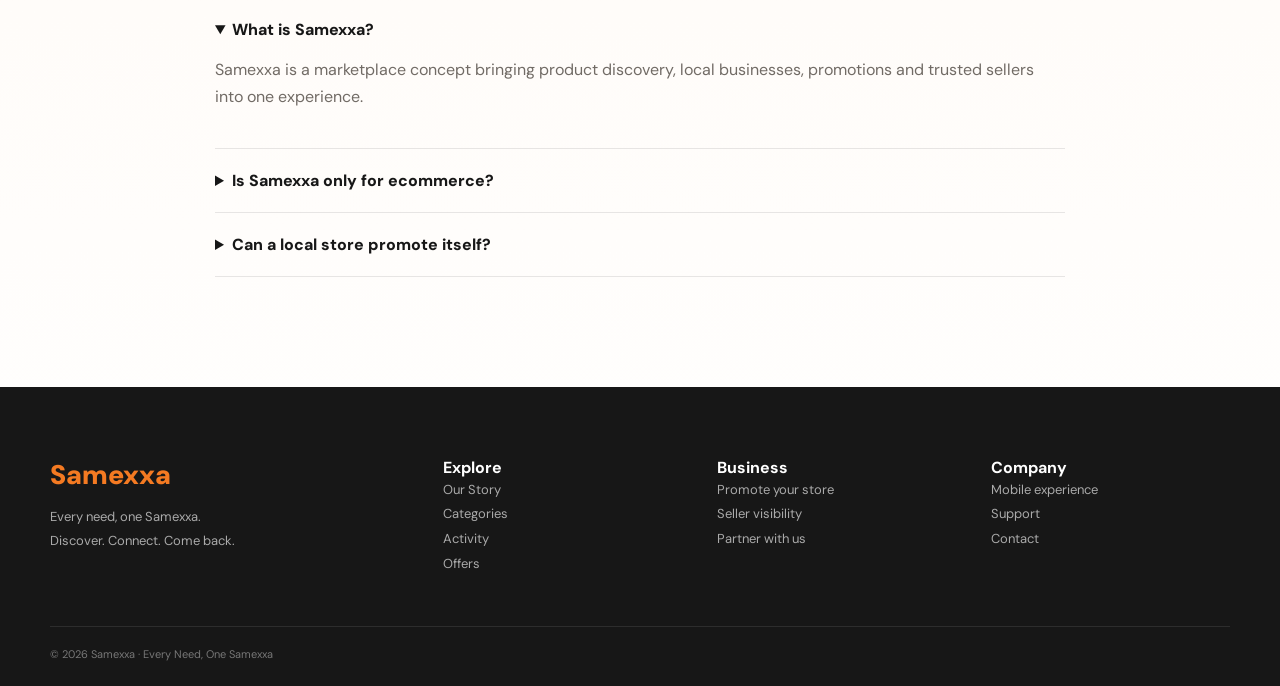
==== commit 943dd523: "Redesign Samexxa with proper logo and live activity" ====
--- a/index.html
+++ b/index.html
@@ -1,37 +1 @@
-<!doctype html>
-<html lang="en">
-<head>
-<meta charset="utf-8">
-<meta name="viewport" content="width=device-width,initial-scale=1">
-<meta name="theme-color" content="#f47a22">
-<title>Samexxa — Every Need, One Samexxa</title>
-<meta name="description" content="Samexxa brings everyday shopping, local businesses and trusted sellers together.">
-<link rel="preconnect" href="https://fonts.googleapis.com">
-<link rel="preconnect" href="https://fonts.gstatic.com" crossorigin>
-<link href="https://fonts.googleapis.com/css2?family=DM+Sans:wght@400;500;600;700;800&family=Plus+Jakarta+Sans:wght@600;700;800&display=swap" rel="stylesheet">
-<style>
-:root{--orange:#f47a22;--orange2:#ff9a3d;--cream:#fffaf5;--ink:#171717;--muted:#6e6a66;--glass:rgba(255,255,255,.58);--line:rgba(23,23,23,.1);--shadow:0 20px 60px rgba(42,25,10,.12)}*{box-sizing:border-box}html{scroll-behavior:smooth}body{margin:0;font-family:"DM Sans",sans-serif;color:var(--ink);background:linear-gradient(180deg,#fffaf5 0,#fff 28%,#fff8f0 58%,#fff 100%);overflow-x:hidden}h1,h2,h3{font-family:"Plus Jakarta Sans",sans-serif;letter-spacing:-.04em;margin:0}a{text-decoration:none;color:inherit}.wrap{width:min(1180px,calc(100% - 40px));margin:auto}.glass{background:var(--glass);border:1px solid rgba(255,255,255,.8);box-shadow:var(--shadow);backdrop-filter:blur(22px);-webkit-backdrop-filter:blur(22px)}nav{position:fixed;top:16px;left:0;right:0;z-index:50}.nav{height:68px;border-radius:22px;display:flex;align-items:center;padding:8px 12px 8px 16px}.logo{height:50px;width:50px;object-fit:cover;border-radius:14px}.navlinks{margin-left:auto;display:flex;gap:24px;align-items:center;font-size:14px;font-weight:700}.navlinks a{opacity:.78}.navlinks a:hover{color:var(--orange);opacity:1}.pill{display:inline-flex;align-items:center;justify-content:center;border:0;border-radius:999px;padding:13px 20px;font-weight:800;cursor:pointer}.orange{background:var(--orange);color:#fff}.dark{background:#171717;color:#fff}.outline{border:1px solid var(--line);background:#fff8;color:#171717}.menu{display:none;margin-left:auto;font-size:25px}.hero{min-height:860px;padding:155px 0 80px;position:relative}.orb{position:absolute;border-radius:50%;filter:blur(2px);pointer-events:none}.o1{width:420px;height:420px;background:#ffd7b3;right:-130px;top:110px;opacity:.6}.o2{width:260px;height:260px;background:#ffe9d5;left:-100px;top:430px}.hero-grid{display:grid;grid-template-columns:1fr .85fr;gap:65px;align-items:center}.eyebrow{font-size:12px;font-weight:800;letter-spacing:.14em;text-transform:uppercase;color:var(--orange)}.hero h1{font-size:clamp(48px,7vw,82px);line-height:1.02;margin:16px 0}.hero h1 span{color:var(--orange)}.lead{font-size:19px;line-height:1.75;color:var(--muted);max-width:650px}.search{margin-top:30px;max-width:650px;padding:7px 7px 7px 20px;border-radius:18px;display:flex;align-items:center}.search input{border:0;background:transparent;outline:0;flex:1;font-size:15px;min-width:0}.hero-actions{display:flex;gap:12px;margin-top:16px;flex-wrap:wrap}.mini-stats{display:flex;gap:25px;margin-top:30px;color:var(--muted);font-size:12px}.mini-stats b{display:block;color:var(--ink);font-size:20px;margin-bottom:2px}.visual{position:relative;height:540px}.logo-card{position:absolute;inset:20px 30px 25px 30px;border-radius:42px;padding:30px;display:flex;align-items:center;justify-content:center;overflow:hidden;background:linear-gradient(145deg,rgba(255,255,255,.82),rgba(255,233,211,.62));border:1px solid #fff;box-shadow:0 35px 90px rgba(80,40,10,.15)}.logo-card:before{content:"";position:absolute;width:340px;height:340px;border-radius:50%;background:radial-gradient(circle,#ffb56f,transparent 67%);opacity:.55}.big-logo{position:relative;width:75%;max-width:360px;border-radius:35px;mix-blend-mode:multiply}.float{position:absolute;padding:15px 18px;border-radius:18px;font-size:13px;font-weight:800}.fl1{top:5px;left:0}.fl2{right:0;top:130px}.fl3{left:5px;bottom:5px}.fl4{right:20px;bottom:25px}.dot{width:9px;height:9px;border-radius:50%;background:var(--orange);display:inline-block;margin-right:8px}.scroll-note{position:absolute;bottom:20px;left:50%;transform:translateX(-50%);font-size:11px;color:#8a8178;letter-spacing:.12em;text-transform:uppercase;animation:bob 2s infinite}@keyframes bob{50%{transform:translate(-50%,7px)}}.section{padding:110px 0}.section-head{display:flex;justify-content:space-between;gap:30px;align-items:end;margin-bottom:42px}.section h2{font-size:clamp(32px,4vw,52px)}.section-sub{color:var(--muted);max-width:540px;line-height:1.7}.story{background:#171717;color:#fff;position:relative;overflow:hidden}.story:before{content:"";position:absolute;width:650px;height:650px;border-radius:50%;right:-220px;top:-180px;background:radial-gradient(circle,#f47a22,transparent 68%);opacity:.55}.story-grid{display:grid;grid-template-columns:.9fr 1.1fr;gap:70px;align-items:center;position:relative}.story h2{font-size:clamp(34px,5vw,62px)}.story p{color:#c9c4bf;line-height:1.8;font-size:17px}.story-card{padding:34px;border-radius:30px}.story-card .quote{font-size:28px;font-weight:700;line-height:1.35}.story-meta{margin-top:28px;display:flex;align-items:center;gap:12px;color:#aaa;font-size:13px}.categories{display:grid;grid-template-columns:repeat(4,1fr);gap:16px}.cat{min-height:190px;padding:25px;border-radius:26px;position:relative;overflow:hidden;transition:.25s}.cat:hover{transform:translateY(-7px)}.cat:nth-child(1){background:#fff0e5}.cat:nth-child(2){background:#fff5cf}.cat:nth-child(3){background:#ffe7ef}.cat:nth-child(4){background:#e9f5ee}.cat:nth-child(5){background:#eeeaff}.cat:nth-child(6){background:#e8f2ff}.cat:nth-child(7){background:#fff0db}.cat:nth-child(8){background:#edf0e8}.cat-icon{font-size:36px}.cat h3{font-size:20px;margin-top:30px}.cat p{font-size:12px;color:#706a64}.ribbon{border-radius:35px;padding:50px;background:linear-gradient(135deg,#fff0df,#fff);border:1px solid #f2dcc7;display:grid;grid-template-columns:1fr auto;gap:30px;align-items:center}.ribbon h2{font-size:42px}.ribbon p{color:var(--muted);line-height:1.7}.offer-grid{display:grid;grid-template-columns:repeat(3,1fr);gap:16px;margin-top:22px}.offer{padding:24px;border-radius:25px;min-height:220px}.offer b{font-size:30px;color:var(--orange)}.offer h3{margin-top:35px;font-size:20px}.offer p{font-size:13px;color:var(--muted);line-height:1.6}.feed{display:grid;grid-template-columns:1.15fr .85fr;gap:20px}.feed-card{border-radius:30px;padding:32px;min-height:300px;overflow:hidden;position:relative}.feed-card h3{font-size:30px;max-width:12ch}.feed-card p{color:var(--muted);line-height:1.7;max-width:42ch}.feed-card .number{font-size:72px;font-weight:800;color:var(--orange);opacity:.8;position:absolute;right:30px;bottom:10px}.feed-side{display:grid;gap:20px}.feed-side .feed-card{min-height:140px}.feed-side h3{font-size:23px}.steps{display:grid;grid-template-columns:repeat(4,1fr);gap:14px}.step{padding:28px;border-radius:25px}.step-num{font-size:13px;color:var(--orange);font-weight:800}.step h3{margin:28px 0 10px;font-size:21px}.step p{color:var(--muted);font-size:13px;line-height:1.65}.seller{background:linear-gradient(120deg,#f47a22,#ff9e4b);color:#fff;border-radius:38px;padding:65px;position:relative;overflow:hidden}.seller:after{content:"";position:absolute;width:360px;height:360px;border-radius:50%;right:-100px;top:-120px;border:70px solid rgba(255,255,255,.14)}.seller h2{font-size:clamp(36px,5vw,58px);max-width:12ch}.seller p{max-width:600px;line-height:1.75;color:#fff9f2;margin:18px 0 25px}.seller .pill{background:#171717}.app{display:grid;grid-template-columns:1fr .8fr;gap:60px;align-items:center}.phone{width:280px;height:520px;margin:auto;border-radius:42px;background:#171717;padding:10px;box-shadow:0 35px 80px #0002;transform:rotate(4deg)}.phone-screen{height:100%;border-radius:34px;background:#fff8f0;overflow:hidden;padding:18px}.phone-head{background:var(--orange);color:#fff;border-radius:25px;padding:22px}.phone-search{background:#fff;color:#9a8d82;border-radius:12px;padding:11px;margin-top:15px;font-size:11px}.mock-card{background:#fff;border-radius:18px;margin-top:14px;padding:10px;display:flex;gap:10px;align-items:center}.mock-card img{width:64px;height:64px;object-fit:cover;border-radius:12px}.mock-card small{display:block;color:#999;margin-top:5px}.testimonials{display:grid;grid-template-columns:repeat(3,1fr);gap:16px}.testi{padding:30px;border-radius:27px}.stars{color:var(--orange);letter-spacing:3px}.testi p{line-height:1.8;color:#59544f}.person{display:flex;align-items:center;gap:10px;margin-top:22px}.avatar{width:42px;height:42px;border-radius:50%;background:#ffe4cf;display:grid;place-items:center;font-weight:800;color:var(--orange)}.faq{max-width:850px;margin:auto}.faq details{padding:22px 0;border-bottom:1px solid var(--line)}.faq summary{font-weight:800;cursor:pointer;list-style:none}.faq summary::-webkit-details-marker{display:none}.faq p{color:var(--muted);line-height:1.7;margin:15px 0 0}footer{background:#171717;color:#fff;padding:75px 0 25px}.footgrid{display:grid;grid-template-columns:1.5fr repeat(3,1fr);gap:35px}.footgrid h3{font-size:15px}.footgrid a{display:block;color:#aaa;font-size:13px;margin-top:12px}.footbrand{font-size:26px;font-weight:800;color:var(--orange)}.footcopy{color:#aaa;font-size:12px;line-height:1.7;max-width:350px}.bottom{border-top:1px solid #ffffff18;margin-top:55px;padding-top:20px;color:#777;font-size:11px;display:flex;justify-content:space-between}.reveal{opacity:0;transform:translateY(30px);transition:.7s ease}.reveal.on{opacity:1;transform:none}@media(max-width:900px){.navlinks{display:none}.menu{display:block}.hero-grid,.story-grid,.app{grid-template-columns:1fr}.hero{padding-top:125px;min-height:auto}.visual{height:440px;order:-1}.categories{grid-template-columns:repeat(2,1fr)}.offer-grid,.testimonials,.steps{grid-template-columns:1fr 1fr}.feed{grid-template-columns:1fr}.footgrid{grid-template-columns:1fr 1fr}.story-grid{gap:30px}}@media(max-width:600px){.wrap{width:min(100% - 26px,1180px)}.nav{height:60px;border-radius:18px}.logo{height:44px;width:44px}.hero h1{font-size:47px}.lead{font-size:16px}.mini-stats{gap:13px}.visual{height:350px}.logo-card{inset:10px 20px 20px;padding:18px;border-radius:28px}.big-logo{width:80%}.float{font-size:11px;padding:11px 13px}.fl2{right:-4px}.fl3{left:-2px}.fl4{right:0}.section{padding:75px 0}.section-head{display:block}.section-sub{margin-top:12px}.categories,.offer-grid,.testimonials,.steps{grid-template-columns:1fr}.cat{min-height:150px}.cat h3{margin-top:18px}.ribbon{grid-template-columns:1fr;padding:32px}.ribbon h2{font-size:34px}.seller{padding:40px 25px;border-radius:28px}.phone{transform:none}.footgrid{grid-template-columns:1fr 1fr}.bottom{display:block}.bottom span{display:block;margin-top:8px}.scroll-note{display:none}}</style>
-</head>
-<body>
-<nav><div class="wrap"><div class="nav glass"><a href="#" aria-label="Samexxa home"><img class="logo" src="assets/samexxa-logo.jpg" alt="Samexxa logo"></a><div class="navlinks"><a href="#story">Our Story</a><a href="#categories">Explore</a><a href="#offers">Offers</a><a href="#business">Business</a><a href="#app">App</a><a class="pill orange" href="#start">Get Started</a></div><div class="menu">☰</div></div></div></nav>
-<main>
-<section class="hero"><div class="orb o1"></div><div class="orb o2"></div><div class="wrap hero-grid"><div class="reveal"><div class="eyebrow">Every need, one Samexxa</div><h1>Shopping that feels <span>closer.</span></h1><p class="lead">A more human marketplace for everyday India — connecting people with products, neighbourhood stores, trusted sellers and useful offers without the clutter.</p><div class="search glass"><input id="search" placeholder="What are you looking for today?"><button class="pill dark" onclick="searchNow()">Search</button></div><div class="hero-actions"><a class="pill orange" href="#categories">Explore Samexxa ↓</a><a class="pill outline" href="#story">Our story</a></div><div class="mini-stats"><div><b>12K+</b>sellers</div><div><b>500+</b>cities</div><div><b>2M+</b>products</div></div></div><div class="visual reveal"><div class="logo-card"><img class="big-logo" src="assets/samexxa-logo.jpg" alt="Samexxa"></div><div class="float glass fl1"><span class="dot"></span>Local stores</div><div class="float glass fl2">⚡ Smart offers</div><div class="float glass fl3">🚚 Easy delivery</div><div class="float glass fl4">♡ Built for India</div></div></div><div class="scroll-note">Scroll to discover ↓</div></section>
-<section class="story section" id="story"><div class="wrap story-grid"><div class="reveal"><div class="eyebrow">The idea</div><h2>India shops in a million little moments.</h2><p>Someone needs groceries before dinner. Someone finds a phone cover from the shop downstairs. A family searches for a better deal. A small seller wants the next customer.</p><p>Samexxa brings these moments together — one simple place where commerce feels useful, local and alive.</p></div><div class="story-card glass reveal"><div class="quote">“We are not trying to make shopping louder. We are making it simpler.”</div><div class="story-meta"><div class="avatar">S</div><span>Samexxa vision · 2026</span></div></div></div></section>
-<section class="section" id="categories"><div class="wrap"><div class="section-head reveal"><div><div class="eyebrow">Explore</div><h2>Something for every day.</h2></div><p class="section-sub">From your morning essentials to the things you discover on a late-night scroll, browse a marketplace designed around real life.</p></div><div class="categories"><a class="cat glass reveal" href="#offers"><div class="cat-icon">🥦</div><h3>Grocery</h3><p>Fresh food, pantry & daily essentials</p></a><a class="cat glass reveal" href="#offers"><div class="cat-icon">📱</div><h3>Electronics</h3><p>Phones, gadgets & accessories</p></a><a class="cat glass reveal" href="#offers"><div class="cat-icon">👕</div><h3>Fashion</h3><p>Everyday style for everyone</p></a><a class="cat glass reveal" href="#offers"><div class="cat-icon">🏠</div><h3>Home</h3><p>Furniture, kitchen & décor</p></a><a class="cat glass reveal" href="#offers"><div class="cat-icon">💄</div><h3>Beauty</h3><p>Care, grooming & wellness</p></a><a class="cat glass reveal" href="#offers"><div class="cat-icon">📚</div><h3>Books & Learning</h3><p>Books, stationery & more</p></a><a class="cat glass reveal" href="#offers"><div class="cat-icon">🧸</div><h3>Kids</h3><p>Toys, school & family needs</p></a><a class="cat glass reveal" href="#offers"><div class="cat-icon">✨</div><h3>More</h3><p>Discover something unexpected</p></a></div></div></section>
-<section class="section" id="offers"><div class="wrap"><div class="ribbon glass reveal"><div><div class="eyebrow">Made to discover</div><h2>Deals with a little more meaning.</h2><p>Smart offers can save money. Local offers can save time. Samexxa is built to surface both — without turning the page into a wall of banners.</p></div><a class="pill orange" href="#start">See what's new</a></div><div class="offer-grid"><div class="offer glass reveal"><b>01</b><h3>Local-first offers</h3><p>Find useful deals from businesses around you and discover stores worth remembering.</p></div><div class="offer glass reveal"><b>02</b><h3>Everyday value</h3><p>Simple price-led discovery across groceries, fashion, electronics, home and more.</p></div><div class="offer glass reveal"><b>03</b><h3>Seasonal stories</h3><p>Festivals, occasions and everyday moments become curated shopping journeys.</p></div></div></div></section>
-<section class="section"><div class="wrap"><div class="section-head reveal"><div><div class="eyebrow">More than a marketplace</div><h2>Useful after the first click.</h2></div><p class="section-sub">Samexxa is designed as an ecosystem — discovery for shoppers, visibility for businesses and a cleaner digital storefront for local commerce.</p></div><div class="feed"><div class="feed-card glass reveal"><div class="eyebrow">For shoppers</div><h3>Discover what is around you.</h3><p>Search, compare, explore local businesses, save ideas and keep your everyday shopping journey in one familiar place.</p><div class="number">01</div></div><div class="feed-side"><div class="feed-card glass reveal"><div class="eyebrow">For sellers</div><h3>Turn your store into a digital storefront.</h3><div class="number">02</div></div><div class="feed-card glass reveal"><div class="eyebrow">For cities</div><h3>Keep local commerce visible, discoverable and connected.</h3><div class="number">03</div></div></div></div></div></section>
-<section class="section"><div class="wrap"><div class="section-head reveal"><div><div class="eyebrow">How it feels</div><h2>Four simple steps.</h2></div></div><div class="steps"><div class="step glass reveal"><span class="step-num">01 · DISCOVER</span><h3>Tell us what you need.</h3><p>Search naturally or start with a category.</p></div><div class="step glass reveal"><span class="step-num">02 · EXPLORE</span><h3>See more than one option.</h3><p>Products, offers and stores in one flow.</p></div><div class="step glass reveal"><span class="step-num">03 · CHOOSE</span><h3>Pick what feels right.</h3><p>Compare value, seller and convenience.</p></div><div class="step glass reveal"><span class="step-num">04 · ENJOY</span><h3>Get on with your day.</h3><p>Simple fulfilment and an experience that stays out of your way.</p></div></div></div></section>
-<section class="section" id="business"><div class="wrap"><div class="seller reveal"><div class="eyebrow" style="color:#fff">For Indian businesses</div><h2>Your shop has a story worth finding.</h2><p>Bring your products online, reach nearby customers and build a storefront that feels like your business — not another generic listing.</p><a class="pill dark" href="#start">Become a Samexxa seller →</a></div></div></section>
-<section class="section" id="app"><div class="wrap app"><div class="reveal"><div class="eyebrow">Samexxa on mobile</div><h2>Your marketplace. In your pocket.</h2><p class="section-sub" style="margin-top:18px">A focused mobile experience for discovering products, nearby stores, offers and the things you actually need.</p><div class="hero-actions"><a class="pill dark" href="#start">Google Play</a><a class="pill outline" href="#start">App Store</a></div></div><div class="phone reveal"><div class="phone-screen"><div class="phone-head"><b>Good morning 👋</b><div class="phone-search">⌕ Search products or stores</div></div><div class="mock-card"><img src="https://images.unsplash.com/photo-1606220945770-b5b6c2c55bf1?auto=format&fit=crop&w=200&q=80"><div><b>Wireless Earbuds</b><small>Smart deal · ₹799</small></div></div><div class="mock-card"><img src="https://images.unsplash.com/photo-1542291026-7eec264c27ff?auto=format&fit=crop&w=200&q=80"><div><b>Running Shoes</b><small>Nearby seller · ₹1,299</small></div></div><div class="mock-card"><img src="https://images.unsplash.com/photo-1507473885765-e6ed057f782c?auto=format&fit=crop&w=200&q=80"><div><b>Home & living</b><small>Discover local stores</small></div></div></div></div></div></section>
-<section class="section"><div class="wrap"><div class="section-head reveal"><div><div class="eyebrow">Stories from the community</div><h2>Shopping is personal.</h2></div><p class="section-sub">The best marketplace is one that understands that every purchase starts with a person, a place or a moment.</p></div><div class="testimonials"><div class="testi glass reveal"><div class="stars">★★★★★</div><p>“I want to find the shop near me before I search the whole internet. That local connection matters.”</p><div class="person"><div class="avatar">P</div><div><b>Priya</b><small style="display:block;color:#888">Lucknow</small></div></div></div><div class="testi glass reveal"><div class="stars">★★★★★</div><p>“For a small business, being discoverable online should not require building a giant tech team.”</p><div class="person"><div class="avatar">R</div><div><b>Rahul</b><small style="display:block;color:#888">Noida</small></div></div></div><div class="testi glass reveal"><div class="stars">★★★★★</div><p>“The idea feels simple: more choices, better discovery and less jumping between different places.”</p><div class="person"><div class="avatar">A</div><div><b>Aman</b><small style="display:block;color:#888">Delhi</small></div></div></div></div></div></section>
-<section class="section" id="start"><div class="wrap"><div class="section-head reveal"><div><div class="eyebrow">Questions</div><h2>Keep it simple.</h2></div></div><div class="faq glass reveal"><details open><summary>What is Samexxa?</summary><p>Samexxa is a marketplace concept connecting shoppers, local stores and online sellers across everyday categories.</p></details><details><summary>Can local businesses join?</summary><p>Yes. The business experience is designed to help local sellers create a digital storefront and reach nearby customers.</p></details><details><summary>What can I discover?</summary><p>Everyday categories such as grocery, electronics, fashion, home, beauty, books, kids and more.</p></details><details><summary>Is this page the complete marketplace?</summary><p>This page is the brand and discovery experience. Product catalogue, authentication, checkout, delivery and seller operations can be connected to the backend as the platform grows.</p></details></div></div></section>
-</main>
-<footer><div class="wrap"><div class="footgrid"><div><div class="footbrand">Samexxa</div><p class="footcopy">Every need, one Samexxa. A modern Indian marketplace concept built around useful discovery, local commerce and simple experiences.</p></div><div><h3>Explore</h3><a href="#categories">Categories</a><a href="#offers">Offers</a><a href="#story">Our Story</a></div><div><h3>Business</h3><a href="#business">Sell on Samexxa</a><a href="#business">Partner with us</a><a href="#start">Support</a></div><div><h3>Company</h3><a href="#story">About</a><a href="#start">Contact</a><a href="#start">Privacy</a></div></div><div class="bottom"><span>© 2026 Samexxa. All rights reserved.</span><span>Every Need, One Samexxa.</span></div></div></footer>
-<script>
-const io=new IntersectionObserver(es=>es.forEach(e=>{if(e.isIntersecting)e.target.classList.add("on")}),{threshold:.12});document.querySelectorAll(".reveal").forEach(e=>io.observe(e));
-function searchNow(){const v=document.getElementById("search").value.trim();if(v){location.hash="offers";setTimeout(()=>alert("Samexxa search: "+v),100)}else document.getElementById("search").focus()}
-document.getElementById("search").addEventListener("keydown",e=>{if(e.key==="Enter")searchNow()});
-document.querySelector(".menu").onclick=()=>document.querySelector(".navlinks").classList.toggle("mobile-open");
-</script>
-</body>
-</html>+<!doctype html><html lang="en"><head><meta charset="utf-8"><meta name="viewport" content="width=device-width,initial-scale=1"><meta name="theme-color" content="#f47a22"><title>Samexxa — Every Need, One Samexxa</title><link rel="preconnect" href="https://fonts.googleapis.com"><link href="https://fonts.googleapis.com/css2?family=DM+Sans:wght@400;600;700;800&family=Plus+Jakarta+Sans:wght@600;700;800&display=swap" rel="stylesheet"><style>:root{--o:#f47a22;--ink:#171717;--muted:#716b65;--glass:rgba(255,255,255,.62);--line:#ffffffcc;--shadow:0 24px 70px #371e081f}*{box-sizing:border-box}html{scroll-behavior:smooth}body{margin:0;font-family:'DM Sans',sans-serif;color:var(--ink);background:linear-gradient(180deg,#fff9f3,#fff 32%,#fff4e9 65%,#fff);overflow-x:hidden}h1,h2,h3{font-family:'Plus Jakarta Sans';letter-spacing:-.045em}a{text-decoration:none;color:inherit}.wrap{width:min(1180px,calc(100% - 32px));margin:auto}.glass{background:var(--glass);border:1px solid var(--line);box-shadow:var(--shadow);backdrop-filter:blur(24px);-webkit-backdrop-filter:blur(24px)}nav{position:fixed;top:14px;left:0;right:0;z-index:50}.nav{height:70px;border-radius:23px;padding:7px 13px;display:flex;align-items:center}.logo{height:55px;width:auto;max-width:205px;object-fit:contain;border-radius:10px}.links{margin-left:auto;display:flex;gap:22px;align-items:center;font-size:13px;font-weight:800}.links a{opacity:.76}.links a:hover{color:var(--o);opacity:1}.pill{border:0;border-radius:999px;padding:13px 20px;font-weight:800;display:inline-flex;align-items:center;justify-content:center}.orange{background:var(--o);color:#fff}.dark{background:#171717;color:#fff}.menu{display:none;margin-left:auto;font-size:25px}.hero{min-height:900px;padding:165px 0 90px;position:relative}.orb{position:absolute;border-radius:50%;pointer-events:none}.a{width:520px;height:520px;right:-190px;top:70px;background:radial-gradient(circle,#ffd0a6,transparent 70%)}.b{width:310px;height:310px;left:-170px;top:500px;background:#ffead7}.hero-grid{display:grid;grid-template-columns:1fr .85fr;gap:65px;align-items:center}.eyebrow{font-size:11px;letter-spacing:.16em;text-transform:uppercase;color:var(--o);font-weight:900}.hero h1{font-size:clamp(50px,7vw,84px);line-height:1.02;margin:18px 0}.hero h1 span{color:var(--o)}.lead{font-size:19px;line-height:1.8;color:var(--muted);max-width:650px}.search{margin-top:28px;padding:7px 7px 7px 20px;border-radius:18px;display:flex;max-width:650px}.search input{flex:1;min-width:0;border:0;outline:0;background:transparent;font-size:15px}.actions{display:flex;gap:12px;flex-wrap:wrap;margin-top:16px}.stats{display:flex;gap:27px;margin-top:30px}.stats b{display:block;font-size:20px}.stats small{color:var(--muted)}.visual{height:555px;position:relative}.logo-stage{position:absolute;inset:20px 30px 35px;border-radius:45px;display:grid;place-items:center;overflow:hidden;background:linear-gradient(145deg,#ffffffdd,#ffe2c7aa);box-shadow:0 35px 90px #50280a26}.logo-stage:before{content:'';position:absolute;width:430px;height:430px;border-radius:50%;background:radial-gradient(circle,#ffae62,transparent 68%);opacity:.48}.real-logo{position:relative;width:80%;max-width:390px;height:auto;border-radius:28px;mix-blend-mode:multiply}.float{position:absolute;padding:14px 17px;border-radius:18px;font-size:12px;font-weight:800}.f1{top:3px;left:0}.f2{right:0;top:130px}.f3{left:0;bottom:5px}.f4{right:15px;bottom:22px}.scroll{position:absolute;bottom:20px;left:50%;transform:translateX(-50%);font-size:10px;letter-spacing:.18em;color:#8b8177;text-transform:uppercase;animation:bob 1.8s infinite}@keyframes bob{50%{transform:translate(-50%,8px)}}.section{padding:110px 0}.head{display:flex;justify-content:space-between;align-items:end;gap:30px;margin-bottom:40px}.head h2{font-size:clamp(34px,5vw,54px);margin:0}.head p{max-width:520px;color:var(--muted);line-height:1.7}.story{background:#171717;color:#fff;position:relative;overflow:hidden}.story:after{content:'';position:absolute;width:700px;height:700px;border-radius:50%;right:-300px;top:-300px;background:radial-gradient(circle,#f47a22,transparent 67%);opacity:.5}.story-grid{display:grid;grid-template-columns:.85fr 1.15fr;gap:70px;align-items:center;position:relative;z-index:1}.story p{color:#c8c2bb;line-height:1.8;font-size:17px}.story-card{padding:36px;border-radius:30px}.quote{font-size:29px;line-height:1.4;font-weight:800}.meta{margin-top:24px;color:#aaa;font-size:13px}.categories{display:grid;grid-template-columns:repeat(4,1fr);gap:16px}.cat{padding:25px;border-radius:27px;min-height:180px;transition:.25s}.cat:hover{transform:translateY(-7px);box-shadow:var(--shadow)}.cat:nth-child(1){background:#fff0e3}.cat:nth-child(2){background:#fff6cf}.cat:nth-child(3){background:#ffe6ee}.cat:nth-child(4){background:#e9f5ed}.cat:nth-child(5){background:#eeeaff}.cat:nth-child(6){background:#e8f2ff}.cat:nth-child(7){background:#fff0d8}.cat:nth-child(8){background:#edf0e8}.cat i{font-size:34px;font-style:normal}.cat h3{font-size:20px;margin:28px 0 7px}.cat small{color:#716a63}.activity{background:linear-gradient(135deg,#fff0df,#fff);position:relative;overflow:hidden}.activity:before{content:'';position:absolute;width:500px;height:500px;border-radius:50%;right:-220px;top:-160px;background:#ffd0aa;filter:blur(30px);opacity:.55}.activity-grid{display:grid;grid-template-columns:1fr 1fr;gap:20px;position:relative}.activity-card{padding:28px;border-radius:29px;min-height:315px}.live{display:inline-flex;align-items:center;gap:7px;border-radius:999px;padding:7px 11px;background:#171717;color:#fff;font-size:10px;font-weight:800}.pulse{width:8px;height:8px;border-radius:50%;background:#45c86a;animation:pulse 1.5s infinite}@keyframes pulse{70%{box-shadow:0 0 0 9px #45c86a00}}.activity-card h3{font-size:28px;margin:14px 0}.feed{display:grid;gap:10px}.feed-row{display:flex;align-items:center;gap:12px;padding:11px 13px;border-radius:17px;background:#ffffffb8;border:1px solid #fff}.feed-icon{width:40px;height:40px;border-radius:12px;background:#fff0e2;display:grid;place-items:center}.feed-row strong{font-size:12px}.feed-row small{display:block;color:#8b8177;margin-top:3px}.signal{font-size:50px!important;color:var(--o);margin-top:28px!important}.activity-btn{margin-top:16px;cursor:pointer}.offer-grid,.steps,.testimonials{display:grid;grid-template-columns:repeat(3,1fr);gap:16px}.offer,.step,.testi{padding:28px;border-radius:27px}.offer{min-height:210px}.offer strong{font-size:32px;color:var(--o)}.offer h3{margin:30px 0 8px}.offer p,.step p,.testi p{color:var(--muted);line-height:1.7;font-size:13px}.steps{grid-template-columns:repeat(4,1fr)}.step h3{margin:25px 0 9px}.num{color:var(--o);font-weight:900;font-size:12px}.business{background:linear-gradient(120deg,#f47a22,#ff9d48);color:#fff;border-radius:38px;padding:65px;position:relative;overflow:hidden}.business:after{content:'';position:absolute;width:380px;height:380px;border:70px solid #ffffff22;border-radius:50%;right:-120px;top:-140px}.business h2{font-size:clamp(38px,5vw,60px);max-width:12ch}.business p{max-width:600px;line-height:1.8;color:#fff8f1}.business .pill{background:#171717}.app{display:grid;grid-template-columns:1fr .8fr;gap:60px;align-items:center}.phone{width:285px;height:530px;background:#171717;border-radius:43px;padding:10px;margin:auto;box-shadow:0 35px 80px #0002;transform:rotate(4deg)}.screen{height:100%;border-radius:34px;overflow:hidden;background:#fff8f1;padding:17px}.screen-head{background:var(--o);color:#fff;padding:23px;border-radius:25px}.screen-search{background:#fff;color:#9c9188;border-radius:11px;padding:10px;margin-top:14px;font-size:10px}.mock{background:#fff;border-radius:17px;padding:9px;margin-top:13px;display:flex;gap:10px;align-items:center}.mock img{width:64px;height:64px;object-fit:cover;border-radius:11px}.mock small{display:block;color:#999;margin-top:4px}.stars{color:var(--o);letter-spacing:3px}.person{display:flex;gap:10px;align-items:center;margin-top:20px}.avatar{width:42px;height:42px;border-radius:50%;background:#ffe5d2;color:var(--o);display:grid;place-items:center;font-weight:900}.faq{max-width:850px;margin:auto}.faq details{padding:21px 0;border-bottom:1px solid #1717171a}.faq summary{font-weight:800;cursor:pointer}.faq p{color:var(--muted);line-height:1.7}footer{background:#171717;color:#fff;padding:70px 0 25px}.foot{display:grid;grid-template-columns:1.5fr repeat(3,1fr);gap:35px}.footbrand{color:var(--o);font-size:27px;font-weight:900}.foot a,.foot p{display:block;color:#aaa;font-size:13px;line-height:1.9}.bottom{border-top:1px solid #ffffff18;margin-top:50px;padding-top:20px;color:#777;font-size:11px}.reveal{opacity:0;transform:translateY(28px);transition:.7s}.reveal.on{opacity:1;transform:none}@media(max-width:900px){.links{display:none}.menu{display:block}.hero-grid,.story-grid,.app,.activity-grid{grid-template-columns:1fr}.visual{height:430px;order:-1}.categories{grid-template-columns:repeat(2,1fr)}.offer-grid,.testimonials,.steps{grid-template-columns:1fr 1fr}}@media(max-width:600px){.wrap{width:calc(100% - 24px)}.logo{height:45px;max-width:175px}.hero{padding-top:120px}.hero h1{font-size:48px}.lead{font-size:16px}.visual{height:350px}.logo-stage{inset:8px 20px 20px}.real-logo{width:83%}.float{font-size:10px;padding:10px 12px}.section{padding:75px 0}.head{display:block}.head p{margin-top:12px}.categories,.offer-grid,.steps,.testimonials{grid-template-columns:1fr}.business{padding:40px 25px;border-radius:28px}.phone{transform:none}.foot{grid-template-columns:1fr 1fr}.scroll{display:none}}</style></head><body><nav><div class="wrap"><div class="nav glass"><a href="#top"><img class="logo" src="https://samexxa_web.demoadda.in/assets/samexxa-logo.jpg" alt="Samexxa — Every Need, One Samexxa"></a><div class="links"><a href="#story">Story</a><a href="#categories">Explore</a><a href="#activity">Activity</a><a href="#offers">Offers</a><a href="#business">Business</a><a href="#app">App</a><a class="pill orange" href="#start">Get Started</a></div><div class="menu">☰</div></div></div></nav><main id="top"><section class="hero"><div class="orb a"></div><div class="orb b"></div><div class="wrap hero-grid"><div class="reveal"><div class="eyebrow">Every need, one Samexxa</div><h1>India shops <span>closer.</span></h1><p class="lead">A modern marketplace connecting everyday shoppers, neighbourhood stores and trusted sellers — designed around how India discovers, compares and buys.</p><div class="search glass"><input id="search" placeholder="Search products, stores or categories"><button class="pill dark" onclick="goSearch()">Search</button></div><div class="actions"><a class="pill orange" href="#categories">Explore Samexxa ↓</a><a class="pill glass" href="#story">Discover our story</a></div><div class="stats"><div><b>12K+</b><small>SELLERS</small></div><div><b>500+</b><small>CITIES</small></div><div><b>2M+</b><small>PRODUCTS</small></div></div></div><div class="visual reveal"><div class="logo-stage"><img class="real-logo" src="https://samexxa_web.demoadda.in/assets/samexxa-logo.jpg" alt="Samexxa logo"></div><div class="float glass f1">● Local discovery</div><div class="float glass f2">⚡ Smart offers</div><div class="float glass f3">🚚 Easy delivery</div><div class="float glass f4">♥ Built for India</div></div></div><div class="scroll">Scroll to discover ↓</div></section><section class="story section" id="story"><div class="wrap story-grid"><div class="reveal"><div class="eyebrow">Our story</div><h2>From one need to a whole marketplace.</h2><p>Samexxa starts with a simple thought: people should not have to search everywhere to find what they need. Bring local stores, sellers, offers and everyday discovery together — and shopping becomes more human.</p><p>As you scroll, the marketplace comes alive with activity, promotions and stories from the people who make the ecosystem work.</p></div><div class="story-card glass reveal"><div class="quote">“Every need should have one easy place to begin.”</div><div class="meta">The Samexxa idea · Everyday India</div></div></div></section><section class="section" id="categories"><div class="wrap"><div class="head reveal"><div><div class="eyebrow">Explore</div><h2>Whatever you need.</h2></div><p>From morning groceries to a weekend upgrade, discover categories designed around real everyday shopping.</p></div><div class="categories" id="cats"></div></div></section><section class="section activity" id="activity"><div class="wrap"><div class="head reveal"><div><div class="eyebrow">Happening now</div><h2>Samexxa is alive.</h2></div><p>While you scroll, the marketplace keeps moving — shoppers discover, stores promote and fresh offers appear.</p></div><div class="activity-grid"><div class="activity-card glass reveal"><span class="live"><i class="pulse"></i> LIVE ACTIVITY</span><h3>What shoppers are discovering</h3><div class="feed" id="feed"></div></div><div class="activity-card glass reveal"><span class="live">TODAY'S SIGNAL</span><h3 class="signal" id="signal">Local stores are getting noticed.</h3><p id="signalText" style="color:var(--muted);line-height:1.8">Neighbourhood discovery is becoming part of the shopping journey.</p><div class="pill orange activity-btn" onclick="nextSignal()">Show another story ↗</div></div></div></div></section><section class="section" id="offers"><div class="wrap"><div class="head reveal"><div><div class="eyebrow">Offers</div><h2>Reasons to come back.</h2></div><p>Promotion-led discovery gives shoppers a reason to explore even before they know exactly what they want.</p></div><div class="offer-grid"><div class="offer glass reveal"><strong>50%</strong><h3>Weekend finds</h3><p>Curated lifestyle promotions designed around discovery.</p></div><div class="offer glass reveal"><strong>₹99</strong><h3>Local favourites</h3><p>Spotlight offers from nearby businesses and everyday essentials.</p></div><div class="offer glass reveal"><strong>2×</strong><h3>Seller visibility</h3><p>Featured campaigns help businesses reach relevant shoppers.</p></div></div></div></section><section class="section"><div class="wrap"><div class="head reveal"><div><div class="eyebrow">The journey</div><h2>Simple by design.</h2></div><p>Four moments turn a casual visit into useful shopping discovery.</p></div><div class="steps"><div class="step glass reveal"><div class="num">01 / DISCOVER</div><h3>Find an idea</h3><p>Explore categories, stores and stories without needing a perfect search.</p></div><div class="step glass reveal"><div class="num">02 / COMPARE</div><h3>See what's around</h3><p>Understand offers, sellers and options before deciding.</p></div><div class="step glass reveal"><div class="num">03 / CONNECT</div><h3>Choose a seller</h3><p>Move from marketplace discovery to the business behind the product.</p></div><div class="step glass reveal"><div class="num">04 / RETURN</div><h3>Come back</h3><p>Fresh activity and local stories keep discovery moving.</p></div></div></div></section><section class="section" id="business"><div class="wrap"><div class="business reveal"><div class="eyebrow" style="color:#fff">For businesses</div><h2>Your store deserves to be discovered.</h2><p>Turn your shop into a digital destination. Promote products, highlight offers and reach shoppers looking for what you already sell.</p><a class="pill" href="#start">Promote on Samexxa ↗</a></div></div></section><section class="section" id="app"><div class="wrap app"><div class="reveal"><div class="eyebrow">Samexxa mobile</div><h2 style="font-size:clamp(38px,5vw,58px)">Discovery that travels with you.</h2><p style="color:var(--muted);line-height:1.8;max-width:560px">A mobile-first experience for finding products, stores, promotions and everyday inspiration wherever you are.</p><a class="pill dark" href="#start">Coming soon · Get notified</a></div><div class="phone reveal"><div class="screen"><div class="screen-head"><b>Good morning 👋</b><div class="screen-search">⌕ Search products, stores & offers</div></div><div class="mock"><img src="https://images.unsplash.com/photo-1606220945770-b5b6c2c55bf1?auto=format&fit=crop&w=200&q=80"><div><b>Audio deals</b><small>Fresh picks · 42% off</small></div></div><div class="mock"><img src="https://images.unsplash.com/photo-1542291026-7eec264c27ff?auto=format&fit=crop&w=200&q=80"><div><b>Weekend style</b><small>Nearby sellers · trending</small></div></div><div class="mock"><img src="https://images.unsplash.com/photo-1507473885765-e6ed057f782c?auto=format&fit=crop&w=200&q=80"><div><b>Home refresh</b><small>New local offers</small></div></div></div></div></div></section><section class="section"><div class="wrap"><div class="head reveal"><div><div class="eyebrow">Community</div><h2>Built around people.</h2></div><p>Real marketplaces are powered by relationships between shoppers and businesses.</p></div><div class="testimonials"><div class="testi glass reveal"><div class="stars">★★★★★</div><p>“I want one place where I can discover a nearby shop and still compare what else is available.”</p><div class="person"><div class="avatar">PS</div><div><b>Priya S.</b><small style="display:block;color:#999">Lucknow</small></div></div></div><div class="testi glass reveal"><div class="stars">★★★★★</div><p>“The best part is discovery. I can start with an idea instead of knowing the exact product name.”</p><div class="person"><div class="avatar">RM</div><div><b>Rahul M.</b><small style="display:block;color:#999">Noida</small></div></div></div><div class="testi glass reveal"><div class="stars">★★★★★</div><p>“For a local business, visibility matters. A marketplace that tells our story is much more useful.”</p><div class="person"><div class="avatar">AK</div><div><b>Aman K.</b><small style="display:block;color:#999">Delhi</small></div></div></div></div></div></section><section class="section" id="start"><div class="wrap"><div class="head reveal"><div><div class="eyebrow">Questions</div><h2>Good to know.</h2></div></div><div class="faq reveal"><details open><summary>What is Samexxa?</summary><p>Samexxa is a marketplace concept bringing product discovery, local businesses, promotions and trusted sellers into one experience.</p></details><details><summary>Is Samexxa only for ecommerce?</summary><p>No. It is designed around promotion-led ecommerce discovery plus local business visibility.</p></details><details><summary>Can a local store promote itself?</summary><p>Yes. Samexxa is designed to give businesses a digital storefront and promotional visibility.</p></details></div></div></section></main><footer><div class="wrap"><div class="foot"><div><div class="footbrand">Samexxa</div><p>Every need, one Samexxa.<br>Discover. Connect. Come back.</p></div><div><b>Explore</b><a href="#story">Our Story</a><a href="#categories">Categories</a><a href="#activity">Activity</a><a href="#offers">Offers</a></div><div><b>Business</b><a href="#business">Promote your store</a><a href="#business">Seller visibility</a><a href="#start">Partner with us</a></div><div><b>Company</b><a href="#app">Mobile experience</a><a href="#start">Support</a><a href="#start">Contact</a></div></div><div class="bottom">© 2026 Samexxa · Every Need, One Samexxa</div></div></footer><script>const cats=[['🛒','Grocery','Fresh food & daily essentials'],['📱','Electronics','Gadgets & accessories'],['👕','Fashion','Style for every day'],['🏠','Home','Living & décor'],['💄','Beauty','Care & grooming'],['💻','Work','Office & productivity'],['🎁','Gifts','Ideas for every occasion'],['✨','More','Discover something new']];document.getElementById('cats').innerHTML=cats.map(c=>`<div class="cat reveal"><i>${c[0]}</i><h3>${c[1]}</h3><small>${c[2]}</small></div>`).join('');const events=[['🛍️','A shopper discovered Fashion','2 min ago'],['⚡','A new electronics offer is trending','4 min ago'],['🏪','A local store launched a weekend promotion','7 min ago'],['👀','Home & lifestyle is getting attention','10 min ago'],['📍','New activity near Lucknow','12 min ago']];let ei=0;function feed(){let a=events.slice(ei).concat(events.slice(0,ei));document.getElementById('feed').innerHTML=a.slice(0,4).map(e=>`<div class="feed-row"><div class="feed-icon">${e[0]}</div><div><strong>${e[1]}</strong><small>${e[2]}</small></div></div>`).join('');ei=(ei+1)%events.length}feed();setInterval(feed,3500);const sig=[['Local stores are getting noticed.','Neighbourhood discovery is becoming part of the shopping journey.'],['Offers create a reason to explore.','Promotions turn a simple visit into a fresh discovery loop.'],['Every category can tell a story.','Products become more useful when shoppers understand the people behind them.'],['The marketplace keeps moving.','New sellers, campaigns and shopper interests create a living experience.']];let si=0;function nextSignal(){si=(si+1)%sig.length;document.getElementById('signal').textContent=sig[si][0];document.getElementById('signalText').textContent=sig[si][1]}function goSearch(){let v=document.getElementById('search').value.trim();if(v){document.getElementById('activity').scrollIntoView({behavior:'smooth'});setTimeout(()=>alert('Samexxa discovery: '+v),500)}else document.getElementById('search').focus()}const io=new IntersectionObserver(es=>es.forEach(e=>{if(e.isIntersecting)e.target.classList.add('on')}),{threshold:.12});document.querySelectorAll('.reveal').forEach(e=>io.observe(e));</script></body></html>
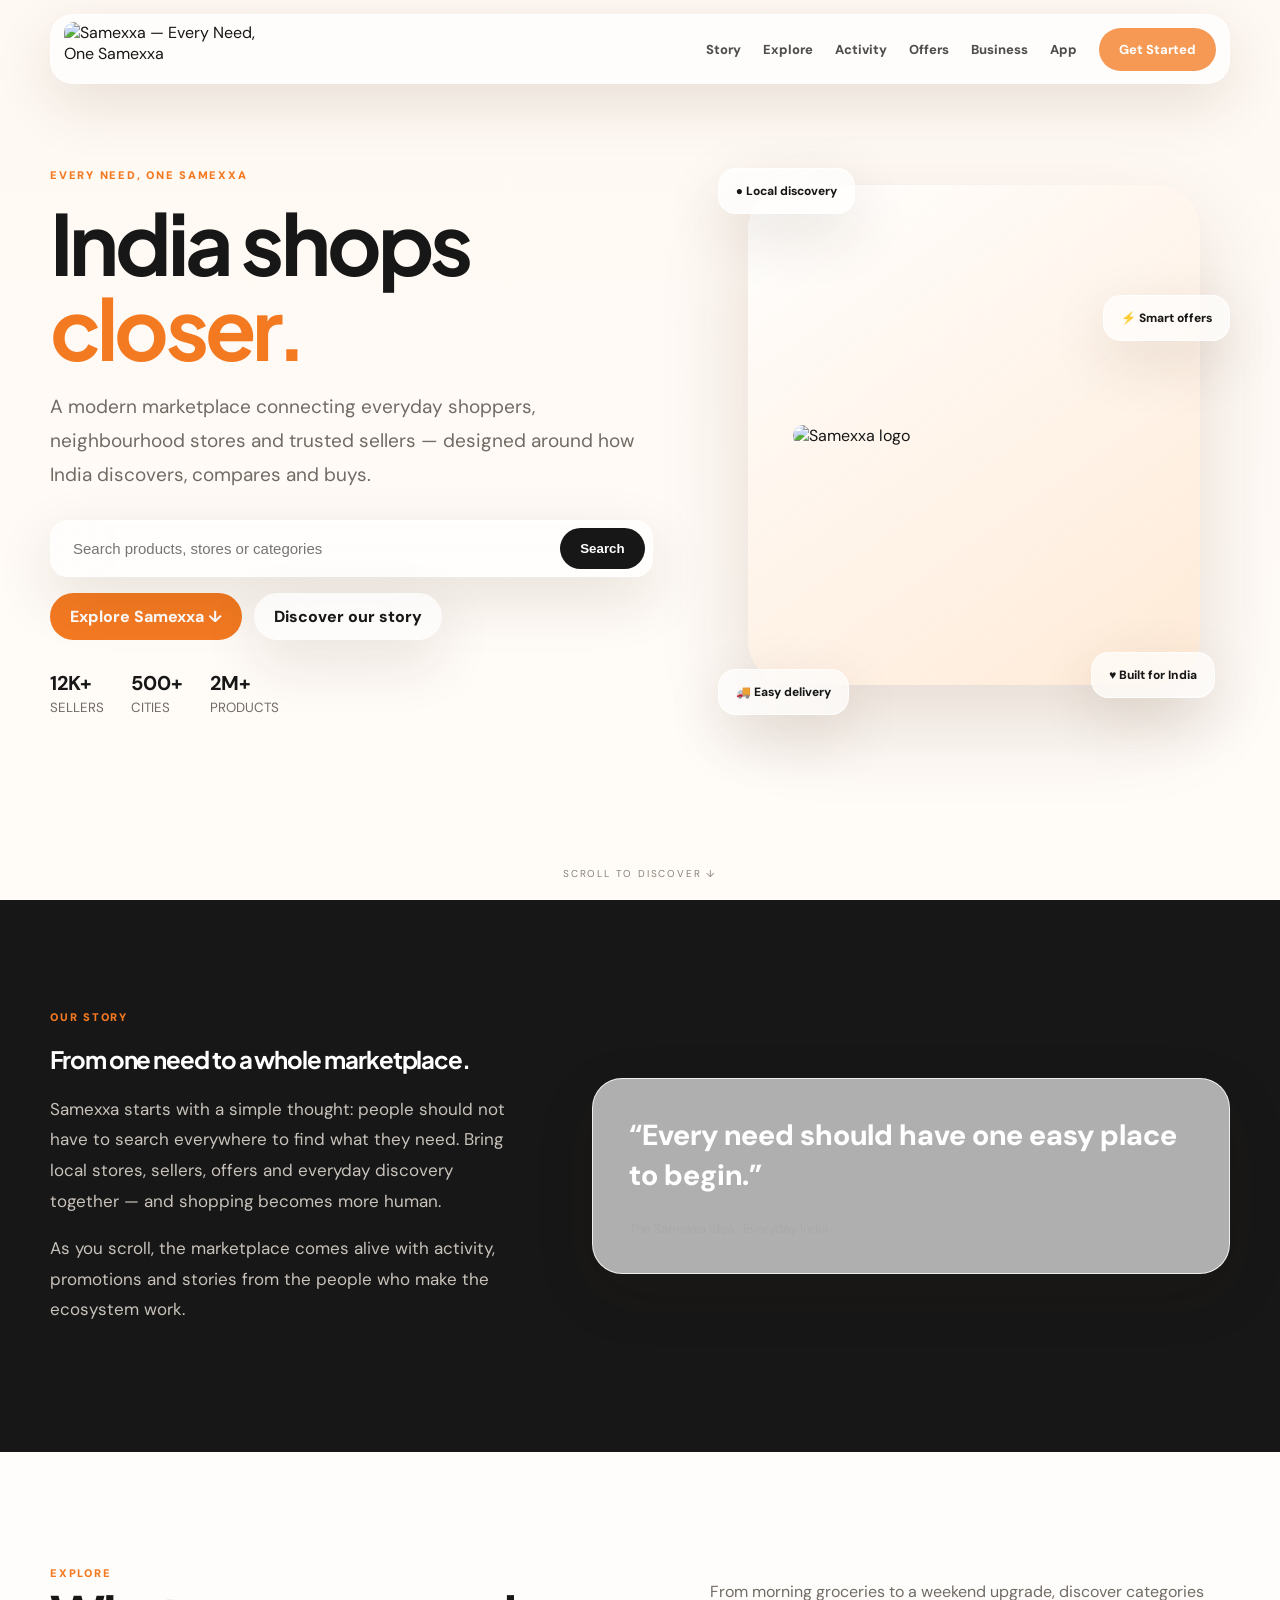
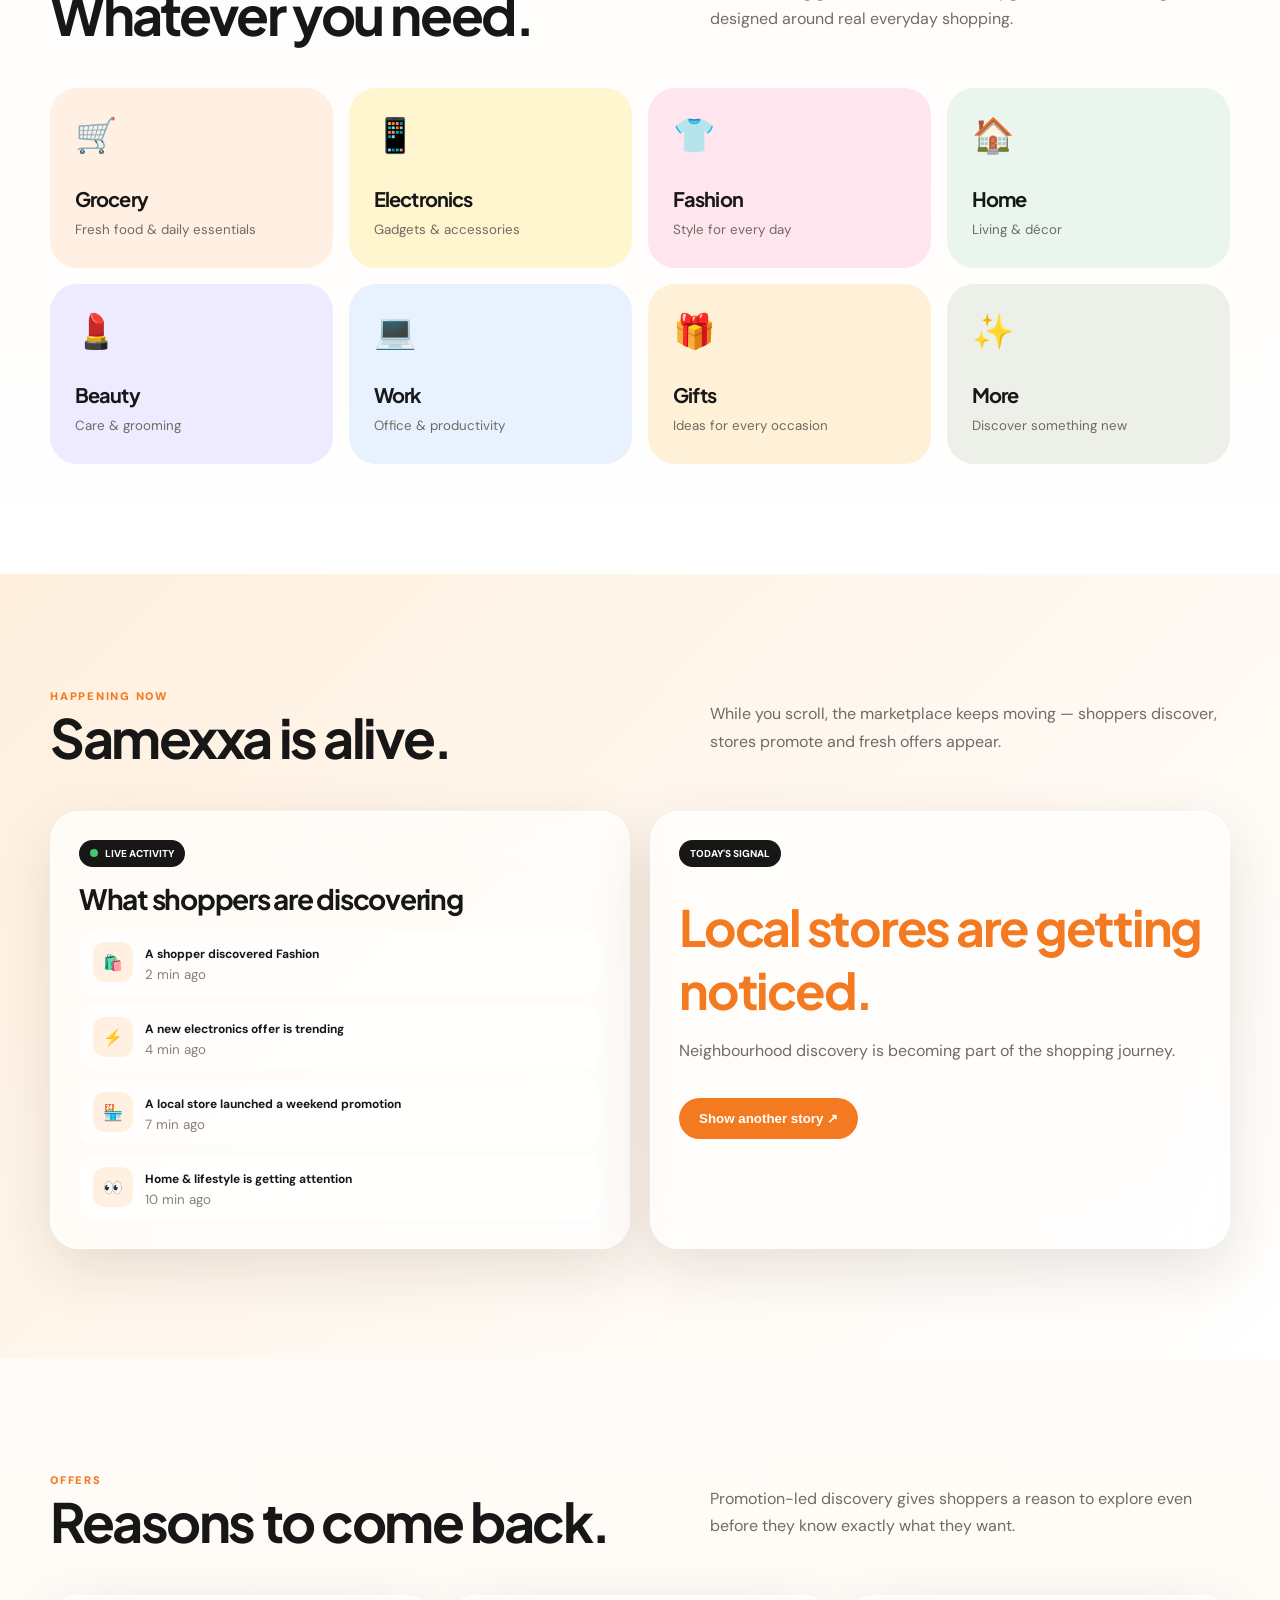
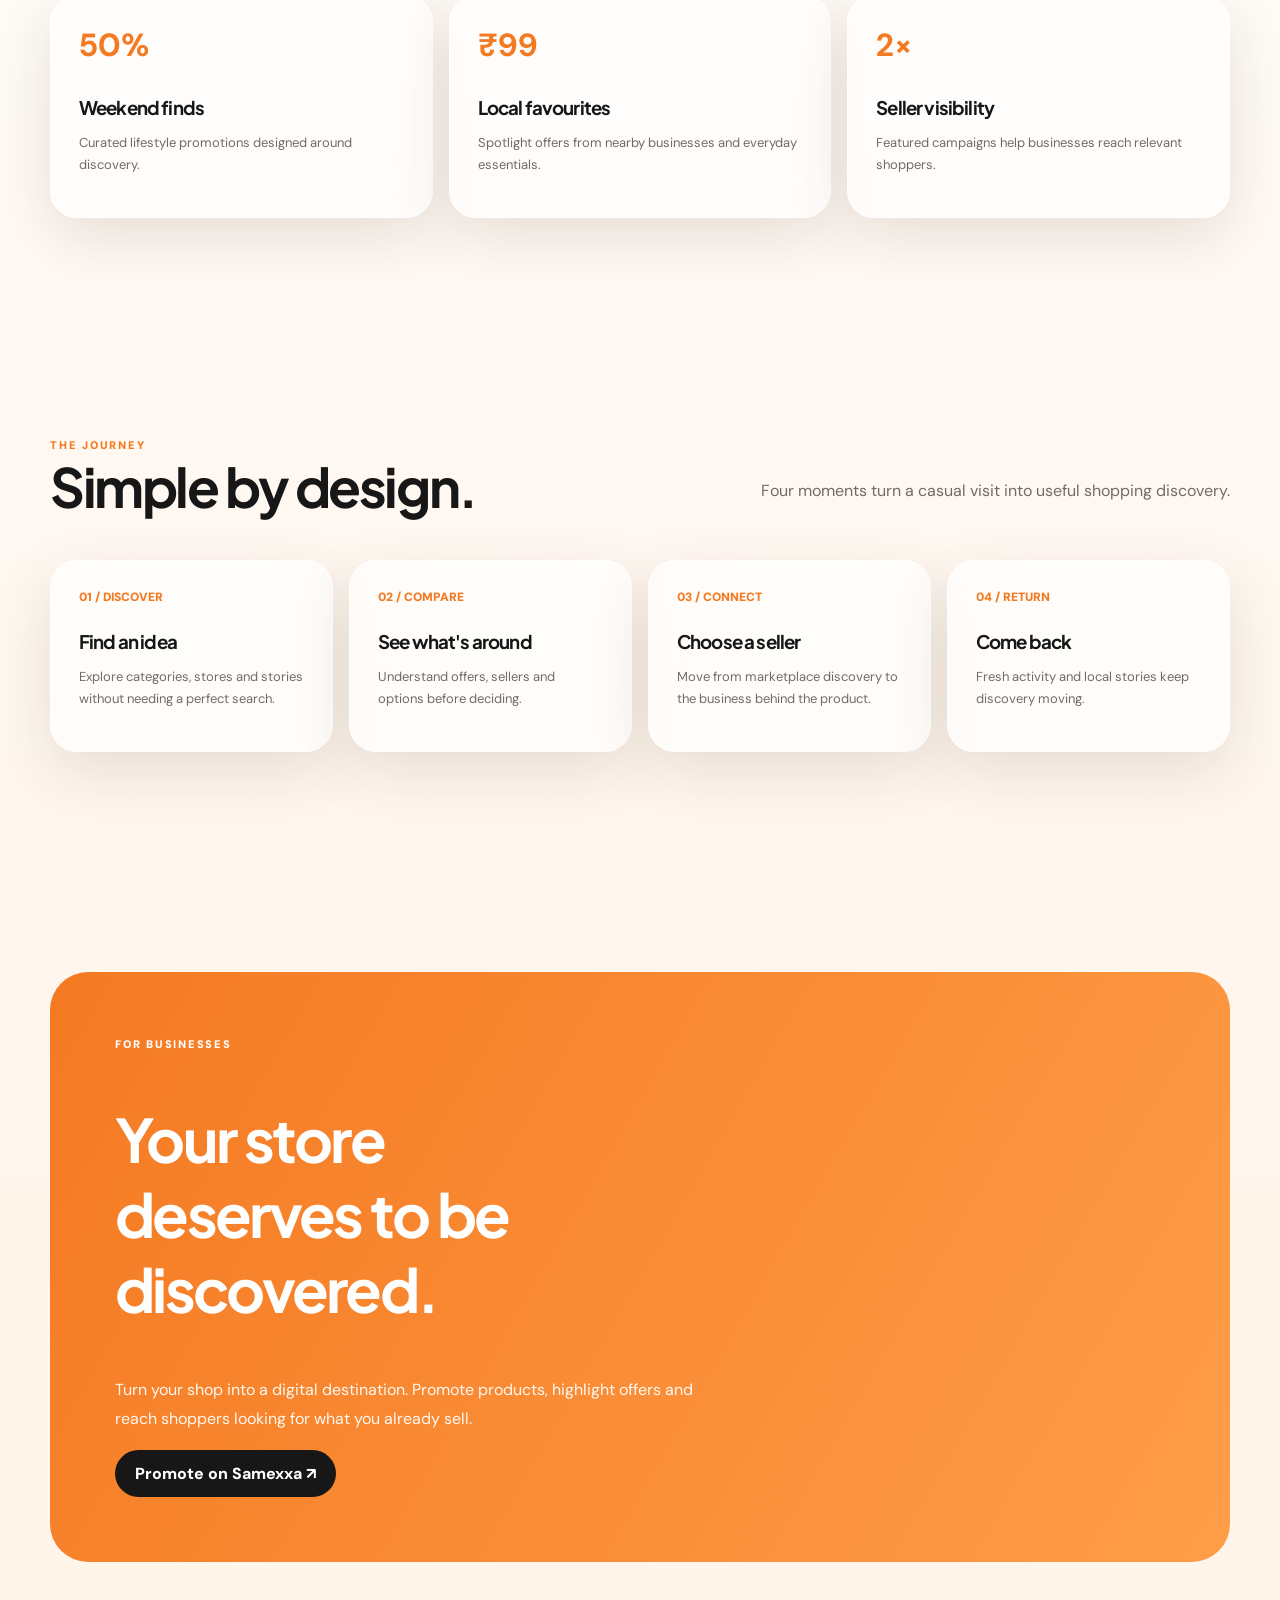
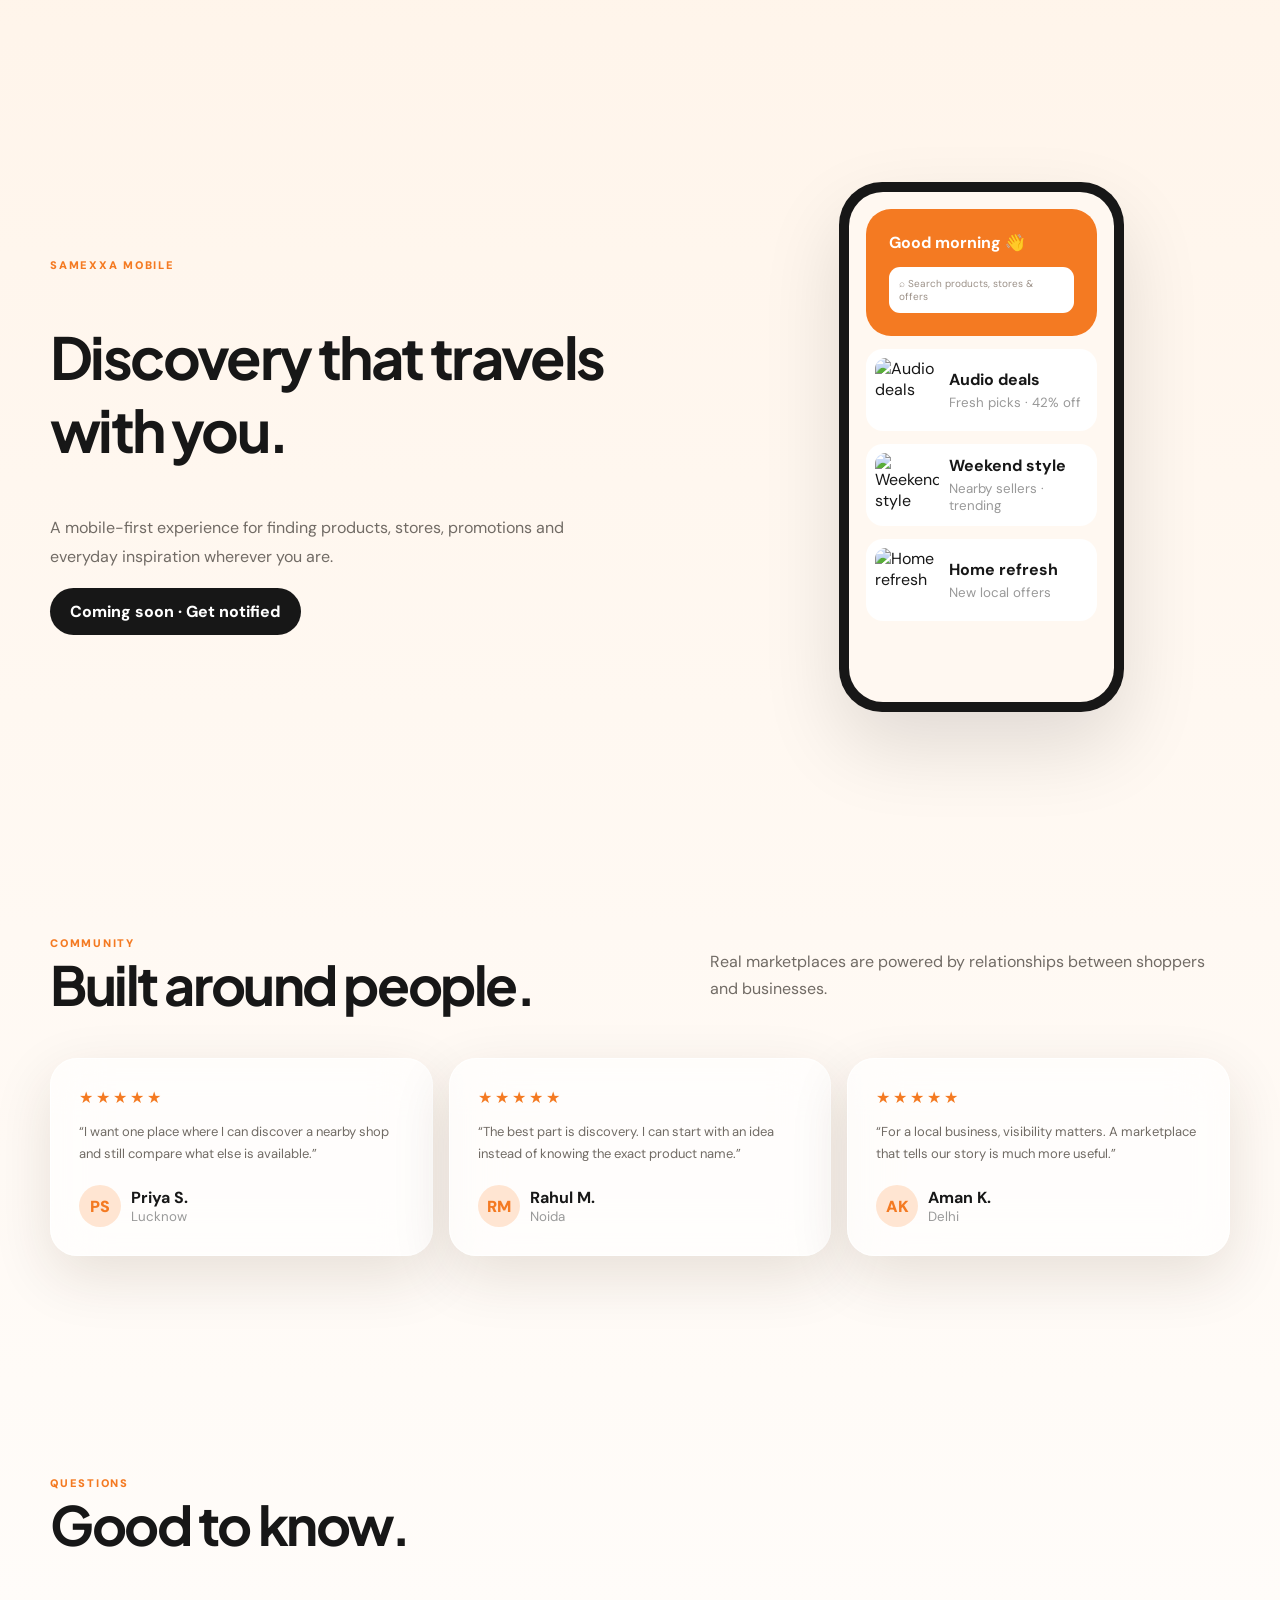
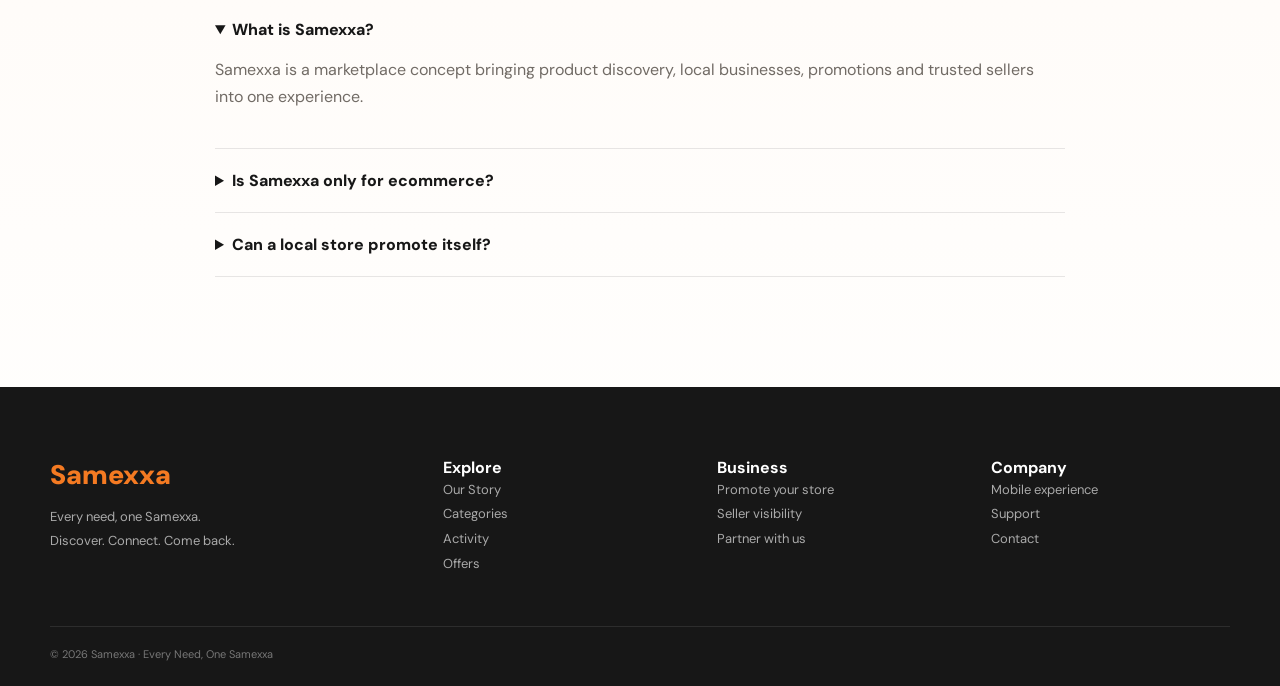
==== commit 965e6347: "Fix Samexxa mobile responsiveness and remove decorative bubble" ====
--- a/index.html
+++ b/index.html
@@ -1 +1,58 @@
-<!doctype html><html lang="en"><head><meta charset="utf-8"><meta name="viewport" content="width=device-width,initial-scale=1"><meta name="theme-color" content="#f47a22"><title>Samexxa — Every Need, One Samexxa</title><link rel="preconnect" href="https://fonts.googleapis.com"><link href="https://fonts.googleapis.com/css2?family=DM+Sans:wght@400;600;700;800&family=Plus+Jakarta+Sans:wght@600;700;800&display=swap" rel="stylesheet"><style>:root{--o:#f47a22;--ink:#171717;--muted:#716b65;--glass:rgba(255,255,255,.62);--line:#ffffffcc;--shadow:0 24px 70px #371e081f}*{box-sizing:border-box}html{scroll-behavior:smooth}body{margin:0;font-family:'DM Sans',sans-serif;color:var(--ink);background:linear-gradient(180deg,#fff9f3,#fff 32%,#fff4e9 65%,#fff);overflow-x:hidden}h1,h2,h3{font-family:'Plus Jakarta Sans';letter-spacing:-.045em}a{text-decoration:none;color:inherit}.wrap{width:min(1180px,calc(100% - 32px));margin:auto}.glass{background:var(--glass);border:1px solid var(--line);box-shadow:var(--shadow);backdrop-filter:blur(24px);-webkit-backdrop-filter:blur(24px)}nav{position:fixed;top:14px;left:0;right:0;z-index:50}.nav{height:70px;border-radius:23px;padding:7px 13px;display:flex;align-items:center}.logo{height:55px;width:auto;max-width:205px;object-fit:contain;border-radius:10px}.links{margin-left:auto;display:flex;gap:22px;align-items:center;font-size:13px;font-weight:800}.links a{opacity:.76}.links a:hover{color:var(--o);opacity:1}.pill{border:0;border-radius:999px;padding:13px 20px;font-weight:800;display:inline-flex;align-items:center;justify-content:center}.orange{background:var(--o);color:#fff}.dark{background:#171717;color:#fff}.menu{display:none;margin-left:auto;font-size:25px}.hero{min-height:900px;padding:165px 0 90px;position:relative}.orb{position:absolute;border-radius:50%;pointer-events:none}.a{width:520px;height:520px;right:-190px;top:70px;background:radial-gradient(circle,#ffd0a6,transparent 70%)}.b{width:310px;height:310px;left:-170px;top:500px;background:#ffead7}.hero-grid{display:grid;grid-template-columns:1fr .85fr;gap:65px;align-items:center}.eyebrow{font-size:11px;letter-spacing:.16em;text-transform:uppercase;color:var(--o);font-weight:900}.hero h1{font-size:clamp(50px,7vw,84px);line-height:1.02;margin:18px 0}.hero h1 span{color:var(--o)}.lead{font-size:19px;line-height:1.8;color:var(--muted);max-width:650px}.search{margin-top:28px;padding:7px 7px 7px 20px;border-radius:18px;display:flex;max-width:650px}.search input{flex:1;min-width:0;border:0;outline:0;background:transparent;font-size:15px}.actions{display:flex;gap:12px;flex-wrap:wrap;margin-top:16px}.stats{display:flex;gap:27px;margin-top:30px}.stats b{display:block;font-size:20px}.stats small{color:var(--muted)}.visual{height:555px;position:relative}.logo-stage{position:absolute;inset:20px 30px 35px;border-radius:45px;display:grid;place-items:center;overflow:hidden;background:linear-gradient(145deg,#ffffffdd,#ffe2c7aa);box-shadow:0 35px 90px #50280a26}.logo-stage:before{content:'';position:absolute;width:430px;height:430px;border-radius:50%;background:radial-gradient(circle,#ffae62,transparent 68%);opacity:.48}.real-logo{position:relative;width:80%;max-width:390px;height:auto;border-radius:28px;mix-blend-mode:multiply}.float{position:absolute;padding:14px 17px;border-radius:18px;font-size:12px;font-weight:800}.f1{top:3px;left:0}.f2{right:0;top:130px}.f3{left:0;bottom:5px}.f4{right:15px;bottom:22px}.scroll{position:absolute;bottom:20px;left:50%;transform:translateX(-50%);font-size:10px;letter-spacing:.18em;color:#8b8177;text-transform:uppercase;animation:bob 1.8s infinite}@keyframes bob{50%{transform:translate(-50%,8px)}}.section{padding:110px 0}.head{display:flex;justify-content:space-between;align-items:end;gap:30px;margin-bottom:40px}.head h2{font-size:clamp(34px,5vw,54px);margin:0}.head p{max-width:520px;color:var(--muted);line-height:1.7}.story{background:#171717;color:#fff;position:relative;overflow:hidden}.story:after{content:'';position:absolute;width:700px;height:700px;border-radius:50%;right:-300px;top:-300px;background:radial-gradient(circle,#f47a22,transparent 67%);opacity:.5}.story-grid{display:grid;grid-template-columns:.85fr 1.15fr;gap:70px;align-items:center;position:relative;z-index:1}.story p{color:#c8c2bb;line-height:1.8;font-size:17px}.story-card{padding:36px;border-radius:30px}.quote{font-size:29px;line-height:1.4;font-weight:800}.meta{margin-top:24px;color:#aaa;font-size:13px}.categories{display:grid;grid-template-columns:repeat(4,1fr);gap:16px}.cat{padding:25px;border-radius:27px;min-height:180px;transition:.25s}.cat:hover{transform:translateY(-7px);box-shadow:var(--shadow)}.cat:nth-child(1){background:#fff0e3}.cat:nth-child(2){background:#fff6cf}.cat:nth-child(3){background:#ffe6ee}.cat:nth-child(4){background:#e9f5ed}.cat:nth-child(5){background:#eeeaff}.cat:nth-child(6){background:#e8f2ff}.cat:nth-child(7){background:#fff0d8}.cat:nth-child(8){background:#edf0e8}.cat i{font-size:34px;font-style:normal}.cat h3{font-size:20px;margin:28px 0 7px}.cat small{color:#716a63}.activity{background:linear-gradient(135deg,#fff0df,#fff);position:relative;overflow:hidden}.activity:before{content:'';position:absolute;width:500px;height:500px;border-radius:50%;right:-220px;top:-160px;background:#ffd0aa;filter:blur(30px);opacity:.55}.activity-grid{display:grid;grid-template-columns:1fr 1fr;gap:20px;position:relative}.activity-card{padding:28px;border-radius:29px;min-height:315px}.live{display:inline-flex;align-items:center;gap:7px;border-radius:999px;padding:7px 11px;background:#171717;color:#fff;font-size:10px;font-weight:800}.pulse{width:8px;height:8px;border-radius:50%;background:#45c86a;animation:pulse 1.5s infinite}@keyframes pulse{70%{box-shadow:0 0 0 9px #45c86a00}}.activity-card h3{font-size:28px;margin:14px 0}.feed{display:grid;gap:10px}.feed-row{display:flex;align-items:center;gap:12px;padding:11px 13px;border-radius:17px;background:#ffffffb8;border:1px solid #fff}.feed-icon{width:40px;height:40px;border-radius:12px;background:#fff0e2;display:grid;place-items:center}.feed-row strong{font-size:12px}.feed-row small{display:block;color:#8b8177;margin-top:3px}.signal{font-size:50px!important;color:var(--o);margin-top:28px!important}.activity-btn{margin-top:16px;cursor:pointer}.offer-grid,.steps,.testimonials{display:grid;grid-template-columns:repeat(3,1fr);gap:16px}.offer,.step,.testi{padding:28px;border-radius:27px}.offer{min-height:210px}.offer strong{font-size:32px;color:var(--o)}.offer h3{margin:30px 0 8px}.offer p,.step p,.testi p{color:var(--muted);line-height:1.7;font-size:13px}.steps{grid-template-columns:repeat(4,1fr)}.step h3{margin:25px 0 9px}.num{color:var(--o);font-weight:900;font-size:12px}.business{background:linear-gradient(120deg,#f47a22,#ff9d48);color:#fff;border-radius:38px;padding:65px;position:relative;overflow:hidden}.business:after{content:'';position:absolute;width:380px;height:380px;border:70px solid #ffffff22;border-radius:50%;right:-120px;top:-140px}.business h2{font-size:clamp(38px,5vw,60px);max-width:12ch}.business p{max-width:600px;line-height:1.8;color:#fff8f1}.business .pill{background:#171717}.app{display:grid;grid-template-columns:1fr .8fr;gap:60px;align-items:center}.phone{width:285px;height:530px;background:#171717;border-radius:43px;padding:10px;margin:auto;box-shadow:0 35px 80px #0002;transform:rotate(4deg)}.screen{height:100%;border-radius:34px;overflow:hidden;background:#fff8f1;padding:17px}.screen-head{background:var(--o);color:#fff;padding:23px;border-radius:25px}.screen-search{background:#fff;color:#9c9188;border-radius:11px;padding:10px;margin-top:14px;font-size:10px}.mock{background:#fff;border-radius:17px;padding:9px;margin-top:13px;display:flex;gap:10px;align-items:center}.mock img{width:64px;height:64px;object-fit:cover;border-radius:11px}.mock small{display:block;color:#999;margin-top:4px}.stars{color:var(--o);letter-spacing:3px}.person{display:flex;gap:10px;align-items:center;margin-top:20px}.avatar{width:42px;height:42px;border-radius:50%;background:#ffe5d2;color:var(--o);display:grid;place-items:center;font-weight:900}.faq{max-width:850px;margin:auto}.faq details{padding:21px 0;border-bottom:1px solid #1717171a}.faq summary{font-weight:800;cursor:pointer}.faq p{color:var(--muted);line-height:1.7}footer{background:#171717;color:#fff;padding:70px 0 25px}.foot{display:grid;grid-template-columns:1.5fr repeat(3,1fr);gap:35px}.footbrand{color:var(--o);font-size:27px;font-weight:900}.foot a,.foot p{display:block;color:#aaa;font-size:13px;line-height:1.9}.bottom{border-top:1px solid #ffffff18;margin-top:50px;padding-top:20px;color:#777;font-size:11px}.reveal{opacity:0;transform:translateY(28px);transition:.7s}.reveal.on{opacity:1;transform:none}@media(max-width:900px){.links{display:none}.menu{display:block}.hero-grid,.story-grid,.app,.activity-grid{grid-template-columns:1fr}.visual{height:430px;order:-1}.categories{grid-template-columns:repeat(2,1fr)}.offer-grid,.testimonials,.steps{grid-template-columns:1fr 1fr}}@media(max-width:600px){.wrap{width:calc(100% - 24px)}.logo{height:45px;max-width:175px}.hero{padding-top:120px}.hero h1{font-size:48px}.lead{font-size:16px}.visual{height:350px}.logo-stage{inset:8px 20px 20px}.real-logo{width:83%}.float{font-size:10px;padding:10px 12px}.section{padding:75px 0}.head{display:block}.head p{margin-top:12px}.categories,.offer-grid,.steps,.testimonials{grid-template-columns:1fr}.business{padding:40px 25px;border-radius:28px}.phone{transform:none}.foot{grid-template-columns:1fr 1fr}.scroll{display:none}}</style></head><body><nav><div class="wrap"><div class="nav glass"><a href="#top"><img class="logo" src="https://samexxa_web.demoadda.in/assets/samexxa-logo.jpg" alt="Samexxa — Every Need, One Samexxa"></a><div class="links"><a href="#story">Story</a><a href="#categories">Explore</a><a href="#activity">Activity</a><a href="#offers">Offers</a><a href="#business">Business</a><a href="#app">App</a><a class="pill orange" href="#start">Get Started</a></div><div class="menu">☰</div></div></div></nav><main id="top"><section class="hero"><div class="orb a"></div><div class="orb b"></div><div class="wrap hero-grid"><div class="reveal"><div class="eyebrow">Every need, one Samexxa</div><h1>India shops <span>closer.</span></h1><p class="lead">A modern marketplace connecting everyday shoppers, neighbourhood stores and trusted sellers — designed around how India discovers, compares and buys.</p><div class="search glass"><input id="search" placeholder="Search products, stores or categories"><button class="pill dark" onclick="goSearch()">Search</button></div><div class="actions"><a class="pill orange" href="#categories">Explore Samexxa ↓</a><a class="pill glass" href="#story">Discover our story</a></div><div class="stats"><div><b>12K+</b><small>SELLERS</small></div><div><b>500+</b><small>CITIES</small></div><div><b>2M+</b><small>PRODUCTS</small></div></div></div><div class="visual reveal"><div class="logo-stage"><img class="real-logo" src="https://samexxa_web.demoadda.in/assets/samexxa-logo.jpg" alt="Samexxa logo"></div><div class="float glass f1">● Local discovery</div><div class="float glass f2">⚡ Smart offers</div><div class="float glass f3">🚚 Easy delivery</div><div class="float glass f4">♥ Built for India</div></div></div><div class="scroll">Scroll to discover ↓</div></section><section class="story section" id="story"><div class="wrap story-grid"><div class="reveal"><div class="eyebrow">Our story</div><h2>From one need to a whole marketplace.</h2><p>Samexxa starts with a simple thought: people should not have to search everywhere to find what they need. Bring local stores, sellers, offers and everyday discovery together — and shopping becomes more human.</p><p>As you scroll, the marketplace comes alive with activity, promotions and stories from the people who make the ecosystem work.</p></div><div class="story-card glass reveal"><div class="quote">“Every need should have one easy place to begin.”</div><div class="meta">The Samexxa idea · Everyday India</div></div></div></section><section class="section" id="categories"><div class="wrap"><div class="head reveal"><div><div class="eyebrow">Explore</div><h2>Whatever you need.</h2></div><p>From morning groceries to a weekend upgrade, discover categories designed around real everyday shopping.</p></div><div class="categories" id="cats"></div></div></section><section class="section activity" id="activity"><div class="wrap"><div class="head reveal"><div><div class="eyebrow">Happening now</div><h2>Samexxa is alive.</h2></div><p>While you scroll, the marketplace keeps moving — shoppers discover, stores promote and fresh offers appear.</p></div><div class="activity-grid"><div class="activity-card glass reveal"><span class="live"><i class="pulse"></i> LIVE ACTIVITY</span><h3>What shoppers are discovering</h3><div class="feed" id="feed"></div></div><div class="activity-card glass reveal"><span class="live">TODAY'S SIGNAL</span><h3 class="signal" id="signal">Local stores are getting noticed.</h3><p id="signalText" style="color:var(--muted);line-height:1.8">Neighbourhood discovery is becoming part of the shopping journey.</p><div class="pill orange activity-btn" onclick="nextSignal()">Show another story ↗</div></div></div></div></section><section class="section" id="offers"><div class="wrap"><div class="head reveal"><div><div class="eyebrow">Offers</div><h2>Reasons to come back.</h2></div><p>Promotion-led discovery gives shoppers a reason to explore even before they know exactly what they want.</p></div><div class="offer-grid"><div class="offer glass reveal"><strong>50%</strong><h3>Weekend finds</h3><p>Curated lifestyle promotions designed around discovery.</p></div><div class="offer glass reveal"><strong>₹99</strong><h3>Local favourites</h3><p>Spotlight offers from nearby businesses and everyday essentials.</p></div><div class="offer glass reveal"><strong>2×</strong><h3>Seller visibility</h3><p>Featured campaigns help businesses reach relevant shoppers.</p></div></div></div></section><section class="section"><div class="wrap"><div class="head reveal"><div><div class="eyebrow">The journey</div><h2>Simple by design.</h2></div><p>Four moments turn a casual visit into useful shopping discovery.</p></div><div class="steps"><div class="step glass reveal"><div class="num">01 / DISCOVER</div><h3>Find an idea</h3><p>Explore categories, stores and stories without needing a perfect search.</p></div><div class="step glass reveal"><div class="num">02 / COMPARE</div><h3>See what's around</h3><p>Understand offers, sellers and options before deciding.</p></div><div class="step glass reveal"><div class="num">03 / CONNECT</div><h3>Choose a seller</h3><p>Move from marketplace discovery to the business behind the product.</p></div><div class="step glass reveal"><div class="num">04 / RETURN</div><h3>Come back</h3><p>Fresh activity and local stories keep discovery moving.</p></div></div></div></section><section class="section" id="business"><div class="wrap"><div class="business reveal"><div class="eyebrow" style="color:#fff">For businesses</div><h2>Your store deserves to be discovered.</h2><p>Turn your shop into a digital destination. Promote products, highlight offers and reach shoppers looking for what you already sell.</p><a class="pill" href="#start">Promote on Samexxa ↗</a></div></div></section><section class="section" id="app"><div class="wrap app"><div class="reveal"><div class="eyebrow">Samexxa mobile</div><h2 style="font-size:clamp(38px,5vw,58px)">Discovery that travels with you.</h2><p style="color:var(--muted);line-height:1.8;max-width:560px">A mobile-first experience for finding products, stores, promotions and everyday inspiration wherever you are.</p><a class="pill dark" href="#start">Coming soon · Get notified</a></div><div class="phone reveal"><div class="screen"><div class="screen-head"><b>Good morning 👋</b><div class="screen-search">⌕ Search products, stores & offers</div></div><div class="mock"><img src="https://images.unsplash.com/photo-1606220945770-b5b6c2c55bf1?auto=format&fit=crop&w=200&q=80"><div><b>Audio deals</b><small>Fresh picks · 42% off</small></div></div><div class="mock"><img src="https://images.unsplash.com/photo-1542291026-7eec264c27ff?auto=format&fit=crop&w=200&q=80"><div><b>Weekend style</b><small>Nearby sellers · trending</small></div></div><div class="mock"><img src="https://images.unsplash.com/photo-1507473885765-e6ed057f782c?auto=format&fit=crop&w=200&q=80"><div><b>Home refresh</b><small>New local offers</small></div></div></div></div></div></section><section class="section"><div class="wrap"><div class="head reveal"><div><div class="eyebrow">Community</div><h2>Built around people.</h2></div><p>Real marketplaces are powered by relationships between shoppers and businesses.</p></div><div class="testimonials"><div class="testi glass reveal"><div class="stars">★★★★★</div><p>“I want one place where I can discover a nearby shop and still compare what else is available.”</p><div class="person"><div class="avatar">PS</div><div><b>Priya S.</b><small style="display:block;color:#999">Lucknow</small></div></div></div><div class="testi glass reveal"><div class="stars">★★★★★</div><p>“The best part is discovery. I can start with an idea instead of knowing the exact product name.”</p><div class="person"><div class="avatar">RM</div><div><b>Rahul M.</b><small style="display:block;color:#999">Noida</small></div></div></div><div class="testi glass reveal"><div class="stars">★★★★★</div><p>“For a local business, visibility matters. A marketplace that tells our story is much more useful.”</p><div class="person"><div class="avatar">AK</div><div><b>Aman K.</b><small style="display:block;color:#999">Delhi</small></div></div></div></div></div></section><section class="section" id="start"><div class="wrap"><div class="head reveal"><div><div class="eyebrow">Questions</div><h2>Good to know.</h2></div></div><div class="faq reveal"><details open><summary>What is Samexxa?</summary><p>Samexxa is a marketplace concept bringing product discovery, local businesses, promotions and trusted sellers into one experience.</p></details><details><summary>Is Samexxa only for ecommerce?</summary><p>No. It is designed around promotion-led ecommerce discovery plus local business visibility.</p></details><details><summary>Can a local store promote itself?</summary><p>Yes. Samexxa is designed to give businesses a digital storefront and promotional visibility.</p></details></div></div></section></main><footer><div class="wrap"><div class="foot"><div><div class="footbrand">Samexxa</div><p>Every need, one Samexxa.<br>Discover. Connect. Come back.</p></div><div><b>Explore</b><a href="#story">Our Story</a><a href="#categories">Categories</a><a href="#activity">Activity</a><a href="#offers">Offers</a></div><div><b>Business</b><a href="#business">Promote your store</a><a href="#business">Seller visibility</a><a href="#start">Partner with us</a></div><div><b>Company</b><a href="#app">Mobile experience</a><a href="#start">Support</a><a href="#start">Contact</a></div></div><div class="bottom">© 2026 Samexxa · Every Need, One Samexxa</div></div></footer><script>const cats=[['🛒','Grocery','Fresh food & daily essentials'],['📱','Electronics','Gadgets & accessories'],['👕','Fashion','Style for every day'],['🏠','Home','Living & décor'],['💄','Beauty','Care & grooming'],['💻','Work','Office & productivity'],['🎁','Gifts','Ideas for every occasion'],['✨','More','Discover something new']];document.getElementById('cats').innerHTML=cats.map(c=>`<div class="cat reveal"><i>${c[0]}</i><h3>${c[1]}</h3><small>${c[2]}</small></div>`).join('');const events=[['🛍️','A shopper discovered Fashion','2 min ago'],['⚡','A new electronics offer is trending','4 min ago'],['🏪','A local store launched a weekend promotion','7 min ago'],['👀','Home & lifestyle is getting attention','10 min ago'],['📍','New activity near Lucknow','12 min ago']];let ei=0;function feed(){let a=events.slice(ei).concat(events.slice(0,ei));document.getElementById('feed').innerHTML=a.slice(0,4).map(e=>`<div class="feed-row"><div class="feed-icon">${e[0]}</div><div><strong>${e[1]}</strong><small>${e[2]}</small></div></div>`).join('');ei=(ei+1)%events.length}feed();setInterval(feed,3500);const sig=[['Local stores are getting noticed.','Neighbourhood discovery is becoming part of the shopping journey.'],['Offers create a reason to explore.','Promotions turn a simple visit into a fresh discovery loop.'],['Every category can tell a story.','Products become more useful when shoppers understand the people behind them.'],['The marketplace keeps moving.','New sellers, campaigns and shopper interests create a living experience.']];let si=0;function nextSignal(){si=(si+1)%sig.length;document.getElementById('signal').textContent=sig[si][0];document.getElementById('signalText').textContent=sig[si][1]}function goSearch(){let v=document.getElementById('search').value.trim();if(v){document.getElementById('activity').scrollIntoView({behavior:'smooth'});setTimeout(()=>alert('Samexxa discovery: '+v),500)}else document.getElementById('search').focus()}const io=new IntersectionObserver(es=>es.forEach(e=>{if(e.isIntersecting)e.target.classList.add('on')}),{threshold:.12});document.querySelectorAll('.reveal').forEach(e=>io.observe(e));</script></body></html>+<!doctype html>
+<html lang="en">
+<head>
+<meta charset="utf-8">
+<meta name="viewport" content="width=device-width,initial-scale=1,viewport-fit=cover">
+<meta name="theme-color" content="#f47a22">
+<title>Samexxa — Every Need, One Samexxa</title>
+<meta name="description" content="Samexxa brings everyday shopping, local businesses and trusted sellers together.">
+<link rel="preconnect" href="https://fonts.googleapis.com">
+<link rel="preconnect" href="https://fonts.gstatic.com" crossorigin>
+<link href="https://fonts.googleapis.com/css2?family=DM+Sans:wght@400;500;600;700;800&family=Plus+Jakarta+Sans:wght@600;700;800&display=swap" rel="stylesheet">
+<style>
+:root{--o:#f47a22;--ink:#171717;--muted:#716b65;--glass:rgba(255,255,255,.66);--line:#ffffffcc;--shadow:0 20px 60px rgba(55,30,8,.12)}
+*{box-sizing:border-box}html{scroll-behavior:smooth}body{margin:0;font-family:'DM Sans',sans-serif;color:var(--ink);background:linear-gradient(180deg,#fff9f3 0,#fff 32%,#fff4e9 65%,#fff 100%);overflow-x:hidden}body.menu-open{overflow:hidden}
+h1,h2,h3{font-family:'Plus Jakarta Sans',sans-serif;letter-spacing:-.045em}a{text-decoration:none;color:inherit}.wrap{width:min(1180px,calc(100% - 32px));margin:auto}.glass{background:var(--glass);border:1px solid var(--line);box-shadow:var(--shadow);backdrop-filter:blur(24px);-webkit-backdrop-filter:blur(24px)}
+nav{position:fixed;top:14px;left:0;right:0;z-index:100}.nav{height:70px;border-radius:23px;padding:7px 13px;display:flex;align-items:center}.logo{height:55px;width:auto;max-width:205px;object-fit:contain;border-radius:10px;display:block}.links{margin-left:auto;display:flex;gap:22px;align-items:center;font-size:13px;font-weight:800}.links a{opacity:.76}.links a:hover{color:var(--o);opacity:1}.pill{border:0;border-radius:999px;padding:13px 20px;font-weight:800;display:inline-flex;align-items:center;justify-content:center;cursor:pointer}.orange{background:var(--o);color:#fff}.dark{background:#171717;color:#fff}.menu{display:none;margin-left:auto;border:0;background:transparent;font-size:26px;line-height:1;cursor:pointer;padding:8px;color:var(--ink)}
+.hero{min-height:900px;padding:165px 0 90px;position:relative}.hero-grid{display:grid;grid-template-columns:1fr .85fr;gap:65px;align-items:center}.eyebrow{font-size:11px;letter-spacing:.16em;text-transform:uppercase;color:var(--o);font-weight:900}.hero h1{font-size:clamp(50px,7vw,84px);line-height:1.02;margin:18px 0}.hero h1 span{color:var(--o)}.lead{font-size:19px;line-height:1.8;color:var(--muted);max-width:650px}.search{margin-top:28px;padding:7px 7px 7px 20px;border-radius:18px;display:flex;max-width:650px}.search input{flex:1;min-width:0;border:0;outline:0;background:transparent;font-size:15px}.actions{display:flex;gap:12px;flex-wrap:wrap;margin-top:16px}.stats{display:flex;gap:27px;margin-top:30px}.stats b{display:block;font-size:20px}.stats small{color:var(--muted)}
+.visual{height:555px;position:relative}.logo-stage{position:absolute;inset:20px 30px 35px;border-radius:45px;display:grid;place-items:center;overflow:hidden;background:linear-gradient(145deg,#ffffffdd,#ffe2c7aa);box-shadow:0 35px 90px rgba(80,40,10,.15)}.real-logo{position:relative;width:80%;max-width:390px;height:auto;border-radius:28px;display:block}.float{position:absolute;padding:14px 17px;border-radius:18px;font-size:12px;font-weight:800}.f1{top:3px;left:0}.f2{right:0;top:130px}.f3{left:0;bottom:5px}.f4{right:15px;bottom:22px}.scroll{position:absolute;bottom:20px;left:50%;transform:translateX(-50%);font-size:10px;letter-spacing:.18em;color:#8b8177;text-transform:uppercase;animation:bob 1.8s infinite}@keyframes bob{50%{transform:translate(-50%,8px)}}
+.section{padding:110px 0}.head{display:flex;justify-content:space-between;align-items:end;gap:30px;margin-bottom:40px}.head h2{font-size:clamp(34px,5vw,54px);margin:0}.head p{max-width:520px;color:var(--muted);line-height:1.7}.story{background:#171717;color:#fff;position:relative;overflow:hidden}.story-grid{display:grid;grid-template-columns:.85fr 1.15fr;gap:70px;align-items:center;position:relative;z-index:1}.story p{color:#c8c2bb;line-height:1.8;font-size:17px}.story-card{padding:36px;border-radius:30px}.quote{font-size:29px;line-height:1.4;font-weight:800}.meta{margin-top:24px;color:#aaa;font-size:13px}
+.categories{display:grid;grid-template-columns:repeat(4,1fr);gap:16px}.cat{padding:25px;border-radius:27px;min-height:180px;transition:.25s}.cat:hover{transform:translateY(-7px);box-shadow:var(--shadow)}.cat:nth-child(1){background:#fff0e3}.cat:nth-child(2){background:#fff6cf}.cat:nth-child(3){background:#ffe6ee}.cat:nth-child(4){background:#e9f5ed}.cat:nth-child(5){background:#eeeaff}.cat:nth-child(6){background:#e8f2ff}.cat:nth-child(7){background:#fff0d8}.cat:nth-child(8){background:#edf0e8}.cat i{font-size:34px;font-style:normal}.cat h3{font-size:20px;margin:28px 0 7px}.cat small{color:#716a63}
+.activity{background:linear-gradient(135deg,#fff0df,#fff);position:relative;overflow:hidden}.activity-grid{display:grid;grid-template-columns:1fr 1fr;gap:20px;position:relative}.activity-card{padding:28px;border-radius:29px;min-height:315px}.live{display:inline-flex;align-items:center;gap:7px;border-radius:999px;padding:7px 11px;background:#171717;color:#fff;font-size:10px;font-weight:800}.pulse{width:8px;height:8px;border-radius:50%;background:#45c86a;animation:pulse 1.5s infinite}@keyframes pulse{70%{box-shadow:0 0 0 9px rgba(69,200,106,0)}}.activity-card h3{font-size:28px;margin:14px 0}.feed{display:grid;gap:10px}.feed-row{display:flex;align-items:center;gap:12px;padding:11px 13px;border-radius:17px;background:#ffffffb8;border:1px solid #fff}.feed-icon{width:40px;height:40px;border-radius:12px;background:#fff0e2;display:grid;place-items:center;flex:0 0 40px}.feed-row strong{font-size:12px}.feed-row small{display:block;color:#8b8177;margin-top:3px}.signal{font-size:50px!important;color:var(--o);margin-top:28px!important}.activity-btn{margin-top:16px}
+.offer-grid,.testimonials{display:grid;grid-template-columns:repeat(3,1fr);gap:16px}.offer,.testi{padding:28px;border-radius:27px}.offer{min-height:210px}.offer strong{font-size:32px;color:var(--o)}.offer h3{margin:30px 0 8px}.offer p,.testi p{color:var(--muted);line-height:1.7;font-size:13px}.steps{display:grid;grid-template-columns:repeat(4,1fr);gap:16px}.step{padding:28px;border-radius:27px}.step h3{margin:25px 0 9px}.step p{color:var(--muted);line-height:1.7;font-size:13px}.num{color:var(--o);font-weight:900;font-size:12px}
+.business{background:linear-gradient(120deg,#f47a22,#ff9d48);color:#fff;border-radius:38px;padding:65px;position:relative;overflow:hidden}.business h2{font-size:clamp(38px,5vw,60px);max-width:12ch}.business p{max-width:600px;line-height:1.8;color:#fff8f1}.business .pill{background:#171717}.app{display:grid;grid-template-columns:1fr .8fr;gap:60px;align-items:center}.phone{width:285px;height:530px;background:#171717;border-radius:43px;padding:10px;margin:auto;box-shadow:0 35px 80px rgba(0,0,0,.12);transform:rotate(4deg)}.screen{height:100%;border-radius:34px;overflow:hidden;background:#fff8f1;padding:17px}.screen-head{background:var(--o);color:#fff;padding:23px;border-radius:25px}.screen-search{background:#fff;color:#9c9188;border-radius:11px;padding:10px;margin-top:14px;font-size:10px}.mock{background:#fff;border-radius:17px;padding:9px;margin-top:13px;display:flex;gap:10px;align-items:center}.mock img{width:64px;height:64px;object-fit:cover;border-radius:11px}.mock small{display:block;color:#999;margin-top:4px}.stars{color:var(--o);letter-spacing:3px}.person{display:flex;gap:10px;align-items:center;margin-top:20px}.avatar{width:42px;height:42px;border-radius:50%;background:#ffe5d2;color:var(--o);display:grid;place-items:center;font-weight:900}
+.faq{max-width:850px;margin:auto}.faq details{padding:21px 0;border-bottom:1px solid rgba(23,23,23,.1)}.faq summary{font-weight:800;cursor:pointer}.faq p{color:var(--muted);line-height:1.7}footer{background:#171717;color:#fff;padding:70px 0 25px}.foot{display:grid;grid-template-columns:1.5fr repeat(3,1fr);gap:35px}.footbrand{color:var(--o);font-size:27px;font-weight:900}.foot a,.foot p{display:block;color:#aaa;font-size:13px;line-height:1.9}.bottom{border-top:1px solid #ffffff18;margin-top:50px;padding-top:20px;color:#777;font-size:11px}.reveal{opacity:0;transform:translateY(28px);transition:.7s}.reveal.on{opacity:1;transform:none}
+@media(max-width:900px){nav{top:10px}.nav{height:64px}.logo{height:48px;max-width:190px}.links{display:none;position:absolute;top:74px;left:0;right:0;margin:0;padding:16px;border-radius:20px;flex-direction:column;align-items:stretch;gap:4px;background:rgba(255,255,255,.96);border:1px solid #fff;box-shadow:0 20px 50px rgba(55,30,8,.16);backdrop-filter:blur(24px)}.links.mobile-open{display:flex}.links a{padding:13px 14px}.links .pill{width:100%}.menu{display:block}.hero-grid,.story-grid,.app,.activity-grid{grid-template-columns:1fr}.hero{padding-top:125px;min-height:auto}.visual{height:430px;order:-1}.categories{grid-template-columns:repeat(2,1fr)}.offer-grid,.testimonials{grid-template-columns:1fr 1fr}.steps{grid-template-columns:1fr 1fr}.story-grid{gap:35px}.phone{margin-top:20px}}
+@media(max-width:600px){.wrap{width:calc(100% - 24px)}.nav{height:60px;border-radius:18px;padding:6px 10px}.logo{height:44px;max-width:175px}.links{top:68px}.hero{padding-top:105px;padding-bottom:55px}.hero h1{font-size:clamp(42px,13vw,54px);margin:14px 0}.lead{font-size:16px;line-height:1.65}.search{margin-top:22px;padding:6px 6px 6px 15px}.search input{font-size:14px}.search .pill{padding:12px 16px}.actions .pill{width:100%}.stats{gap:14px;justify-content:space-between}.stats b{font-size:18px}.stats small{font-size:9px;letter-spacing:.04em}.visual{height:320px}.logo-stage{inset:5px 12px 18px;border-radius:28px}.real-logo{width:86%;border-radius:18px}.float{font-size:9px;padding:9px 10px;border-radius:13px}.f1{top:0;left:0}.f2{right:0;top:82px}.f3{left:0;bottom:0}.f4{right:0;bottom:15px}.section{padding:72px 0}.head{display:block;margin-bottom:28px}.head h2{font-size:clamp(32px,9vw,44px)}.head p{margin-top:12px}.categories,.offer-grid,.steps,.testimonials{grid-template-columns:1fr}.cat{min-height:145px;padding:21px}.cat h3{margin:17px 0 6px}.activity-card{padding:20px;min-height:0}.activity-card h3{font-size:24px}.feed-row{padding:9px}.feed-row strong{font-size:11px}.signal{font-size:36px!important}.business{padding:38px 22px;border-radius:28px}.business h2{font-size:38px}.business p{font-size:15px}.phone{width:min(285px,88vw);height:min(530px,150vw);transform:none}.foot{grid-template-columns:1fr 1fr;gap:25px}.bottom{line-height:1.6}.scroll{display:none}}
+@media(max-width:380px){.logo{max-width:150px}.hero h1{font-size:40px}.stats{gap:8px}.stats b{font-size:16px}.stats small{font-size:8px}.float{font-size:8px}.foot{grid-template-columns:1fr}.search input{width:100px}}
+@media(prefers-reduced-motion:reduce){html{scroll-behavior:auto}.reveal{transition:none}.scroll,.pulse{animation:none}}
+</style>
+</head>
+<body>
+<nav><div class="wrap"><div class="nav glass"><a href="#top" aria-label="Samexxa home"><img class="logo" src="https://samexxa_web.demoadda.in/assets/samexxa-logo.jpg" alt="Samexxa — Every Need, One Samexxa"></a><div class="links" id="navLinks"><a href="#story">Story</a><a href="#categories">Explore</a><a href="#activity">Activity</a><a href="#offers">Offers</a><a href="#business">Business</a><a href="#app">App</a><a class="pill orange" href="#start">Get Started</a></div><button class="menu" id="menu" aria-label="Open menu" aria-expanded="false">☰</button></div></div></nav>
+<main id="top">
+<section class="hero"><div class="wrap hero-grid"><div class="reveal"><div class="eyebrow">Every need, one Samexxa</div><h1>India shops <span>closer.</span></h1><p class="lead">A modern marketplace connecting everyday shoppers, neighbourhood stores and trusted sellers — designed around how India discovers, compares and buys.</p><div class="search glass"><input id="search" placeholder="Search products, stores or categories"><button class="pill dark" onclick="goSearch()">Search</button></div><div class="actions"><a class="pill orange" href="#categories">Explore Samexxa ↓</a><a class="pill glass" href="#story">Discover our story</a></div><div class="stats"><div><b>12K+</b><small>SELLERS</small></div><div><b>500+</b><small>CITIES</small></div><div><b>2M+</b><small>PRODUCTS</small></div></div></div><div class="visual reveal"><div class="logo-stage"><img class="real-logo" src="https://samexxa_web.demoadda.in/assets/samexxa-logo.jpg" alt="Samexxa logo"></div><div class="float glass f1">● Local discovery</div><div class="float glass f2">⚡ Smart offers</div><div class="float glass f3">🚚 Easy delivery</div><div class="float glass f4">♥ Built for India</div></div></div><div class="scroll">Scroll to discover ↓</div></section>
+<section class="story section" id="story"><div class="wrap story-grid"><div class="reveal"><div class="eyebrow">Our story</div><h2>From one need to a whole marketplace.</h2><p>Samexxa starts with a simple thought: people should not have to search everywhere to find what they need. Bring local stores, sellers, offers and everyday discovery together — and shopping becomes more human.</p><p>As you scroll, the marketplace comes alive with activity, promotions and stories from the people who make the ecosystem work.</p></div><div class="story-card glass reveal"><div class="quote">“Every need should have one easy place to begin.”</div><div class="meta">The Samexxa idea · Everyday India</div></div></div></section>
+<section class="section" id="categories"><div class="wrap"><div class="head reveal"><div><div class="eyebrow">Explore</div><h2>Whatever you need.</h2></div><p>From morning groceries to a weekend upgrade, discover categories designed around real everyday shopping.</p></div><div class="categories" id="cats"></div></div></section>
+<section class="section activity" id="activity"><div class="wrap"><div class="head reveal"><div><div class="eyebrow">Happening now</div><h2>Samexxa is alive.</h2></div><p>While you scroll, the marketplace keeps moving — shoppers discover, stores promote and fresh offers appear.</p></div><div class="activity-grid"><div class="activity-card glass reveal"><span class="live"><i class="pulse"></i> LIVE ACTIVITY</span><h3>What shoppers are discovering</h3><div class="feed" id="feed"></div></div><div class="activity-card glass reveal"><span class="live">TODAY'S SIGNAL</span><h3 class="signal" id="signal">Local stores are getting noticed.</h3><p id="signalText" style="color:var(--muted);line-height:1.8">Neighbourhood discovery is becoming part of the shopping journey.</p><button class="pill orange activity-btn" onclick="nextSignal()">Show another story ↗</button></div></div></div></section>
+<section class="section" id="offers"><div class="wrap"><div class="head reveal"><div><div class="eyebrow">Offers</div><h2>Reasons to come back.</h2></div><p>Promotion-led discovery gives shoppers a reason to explore even before they know exactly what they want.</p></div><div class="offer-grid"><div class="offer glass reveal"><strong>50%</strong><h3>Weekend finds</h3><p>Curated lifestyle promotions designed around discovery.</p></div><div class="offer glass reveal"><strong>₹99</strong><h3>Local favourites</h3><p>Spotlight offers from nearby businesses and everyday essentials.</p></div><div class="offer glass reveal"><strong>2×</strong><h3>Seller visibility</h3><p>Featured campaigns help businesses reach relevant shoppers.</p></div></div></div></section>
+<section class="section"><div class="wrap"><div class="head reveal"><div><div class="eyebrow">The journey</div><h2>Simple by design.</h2></div><p>Four moments turn a casual visit into useful shopping discovery.</p></div><div class="steps"><div class="step glass reveal"><div class="num">01 / DISCOVER</div><h3>Find an idea</h3><p>Explore categories, stores and stories without needing a perfect search.</p></div><div class="step glass reveal"><div class="num">02 / COMPARE</div><h3>See what's around</h3><p>Understand offers, sellers and options before deciding.</p></div><div class="step glass reveal"><div class="num">03 / CONNECT</div><h3>Choose a seller</h3><p>Move from marketplace discovery to the business behind the product.</p></div><div class="step glass reveal"><div class="num">04 / RETURN</div><h3>Come back</h3><p>Fresh activity and local stories keep discovery moving.</p></div></div></div></section>
+<section class="section" id="business"><div class="wrap"><div class="business reveal"><div class="eyebrow" style="color:#fff">For businesses</div><h2>Your store deserves to be discovered.</h2><p>Turn your shop into a digital destination. Promote products, highlight offers and reach shoppers looking for what you already sell.</p><a class="pill" href="#start">Promote on Samexxa ↗</a></div></div></section>
+<section class="section" id="app"><div class="wrap app"><div class="reveal"><div class="eyebrow">Samexxa mobile</div><h2 style="font-size:clamp(38px,5vw,58px)">Discovery that travels with you.</h2><p style="color:var(--muted);line-height:1.8;max-width:560px">A mobile-first experience for finding products, stores, promotions and everyday inspiration wherever you are.</p><a class="pill dark" href="#start">Coming soon · Get notified</a></div><div class="phone reveal"><div class="screen"><div class="screen-head"><b>Good morning 👋</b><div class="screen-search">⌕ Search products, stores & offers</div></div><div class="mock"><img src="https://images.unsplash.com/photo-1606220945770-b5b6c2c55bf1?auto=format&fit=crop&w=200&q=80" alt="Audio deals"><div><b>Audio deals</b><small>Fresh picks · 42% off</small></div></div><div class="mock"><img src="https://images.unsplash.com/photo-1542291026-7eec264c27ff?auto=format&fit=crop&w=200&q=80" alt="Weekend style"><div><b>Weekend style</b><small>Nearby sellers · trending</small></div></div><div class="mock"><img src="https://images.unsplash.com/photo-1507473885765-e6ed057f782c?auto=format&fit=crop&w=200&q=80" alt="Home refresh"><div><b>Home refresh</b><small>New local offers</small></div></div></div></div></div></section>
+<section class="section"><div class="wrap"><div class="head reveal"><div><div class="eyebrow">Community</div><h2>Built around people.</h2></div><p>Real marketplaces are powered by relationships between shoppers and businesses.</p></div><div class="testimonials"><div class="testi glass reveal"><div class="stars">★★★★★</div><p>“I want one place where I can discover a nearby shop and still compare what else is available.”</p><div class="person"><div class="avatar">PS</div><div><b>Priya S.</b><small style="display:block;color:#999">Lucknow</small></div></div></div><div class="testi glass reveal"><div class="stars">★★★★★</div><p>“The best part is discovery. I can start with an idea instead of knowing the exact product name.”</p><div class="person"><div class="avatar">RM</div><div><b>Rahul M.</b><small style="display:block;color:#999">Noida</small></div></div></div><div class="testi glass reveal"><div class="stars">★★★★★</div><p>“For a local business, visibility matters. A marketplace that tells our story is much more useful.”</p><div class="person"><div class="avatar">AK</div><div><b>Aman K.</b><small style="display:block;color:#999">Delhi</small></div></div></div></div></div></section>
+<section class="section" id="start"><div class="wrap"><div class="head reveal"><div><div class="eyebrow">Questions</div><h2>Good to know.</h2></div></div><div class="faq reveal"><details open><summary>What is Samexxa?</summary><p>Samexxa is a marketplace concept bringing product discovery, local businesses, promotions and trusted sellers into one experience.</p></details><details><summary>Is Samexxa only for ecommerce?</summary><p>No. It is designed around promotion-led ecommerce discovery plus local business visibility.</p></details><details><summary>Can a local store promote itself?</summary><p>Yes. Samexxa is designed to give businesses a digital storefront and promotional visibility.</p></details></div></div></section>
+</main>
+<footer><div class="wrap"><div class="foot"><div><div class="footbrand">Samexxa</div><p>Every need, one Samexxa.<br>Discover. Connect. Come back.</p></div><div><b>Explore</b><a href="#story">Our Story</a><a href="#categories">Categories</a><a href="#activity">Activity</a><a href="#offers">Offers</a></div><div><b>Business</b><a href="#business">Promote your store</a><a href="#business">Seller visibility</a><a href="#start">Partner with us</a></div><div><b>Company</b><a href="#app">Mobile experience</a><a href="#start">Support</a><a href="#start">Contact</a></div></div><div class="bottom">© 2026 Samexxa · Every Need, One Samexxa</div></div></footer>
+<script>
+const cats=[['🛒','Grocery','Fresh food & daily essentials'],['📱','Electronics','Gadgets & accessories'],['👕','Fashion','Style for every day'],['🏠','Home','Living & décor'],['💄','Beauty','Care & grooming'],['💻','Work','Office & productivity'],['🎁','Gifts','Ideas for every occasion'],['✨','More','Discover something new']];
+document.getElementById('cats').innerHTML=cats.map(c=>`<div class="cat reveal"><i>${c[0]}</i><h3>${c[1]}</h3><small>${c[2]}</small></div>`).join('');
+const events=[['🛍️','A shopper discovered Fashion','2 min ago'],['⚡','A new electronics offer is trending','4 min ago'],['🏪','A local store launched a weekend promotion','7 min ago'],['👀','Home & lifestyle is getting attention','10 min ago'],['📍','New activity near Lucknow','12 min ago']];let ei=0;
+function feed(){const a=events.slice(ei).concat(events.slice(0,ei));document.getElementById('feed').innerHTML=a.slice(0,4).map(e=>`<div class="feed-row"><div class="feed-icon">${e[0]}</div><div><strong>${e[1]}</strong><small>${e[2]}</small></div></div>`).join('');ei=(ei+1)%events.length}feed();setInterval(feed,3500);
+const sig=[['Local stores are getting noticed.','Neighbourhood discovery is becoming part of the shopping journey.'],['Offers create a reason to explore.','Promotions turn a simple visit into a fresh discovery loop.'],['Every category can tell a story.','Products become more useful when shoppers understand the people behind them.'],['The marketplace keeps moving.','New sellers, campaigns and shopper interests create a living experience.']];let si=0;
+function nextSignal(){si=(si+1)%sig.length;document.getElementById('signal').textContent=sig[si][0];document.getElementById('signalText').textContent=sig[si][1]}
+function goSearch(){const v=document.getElementById('search').value.trim();if(v){document.getElementById('activity').scrollIntoView({behavior:'smooth'});setTimeout(()=>alert('Samexxa discovery: '+v),500)}else document.getElementById('search').focus()}
+const menu=document.getElementById('menu'),links=document.getElementById('navLinks');menu.addEventListener('click',()=>{const open=links.classList.toggle('mobile-open');menu.setAttribute('aria-expanded',open);document.body.classList.toggle('menu-open',open)});links.querySelectorAll('a').forEach(a=>a.addEventListener('click',()=>{links.classList.remove('mobile-open');menu.setAttribute('aria-expanded','false');document.body.classList.remove('menu-open')}));
+const io=new IntersectionObserver(es=>es.forEach(e=>{if(e.isIntersecting)e.target.classList.add('on')}),{threshold:.08});document.querySelectorAll('.reveal').forEach(e=>io.observe(e));
+</script>
+</body>
+</html>
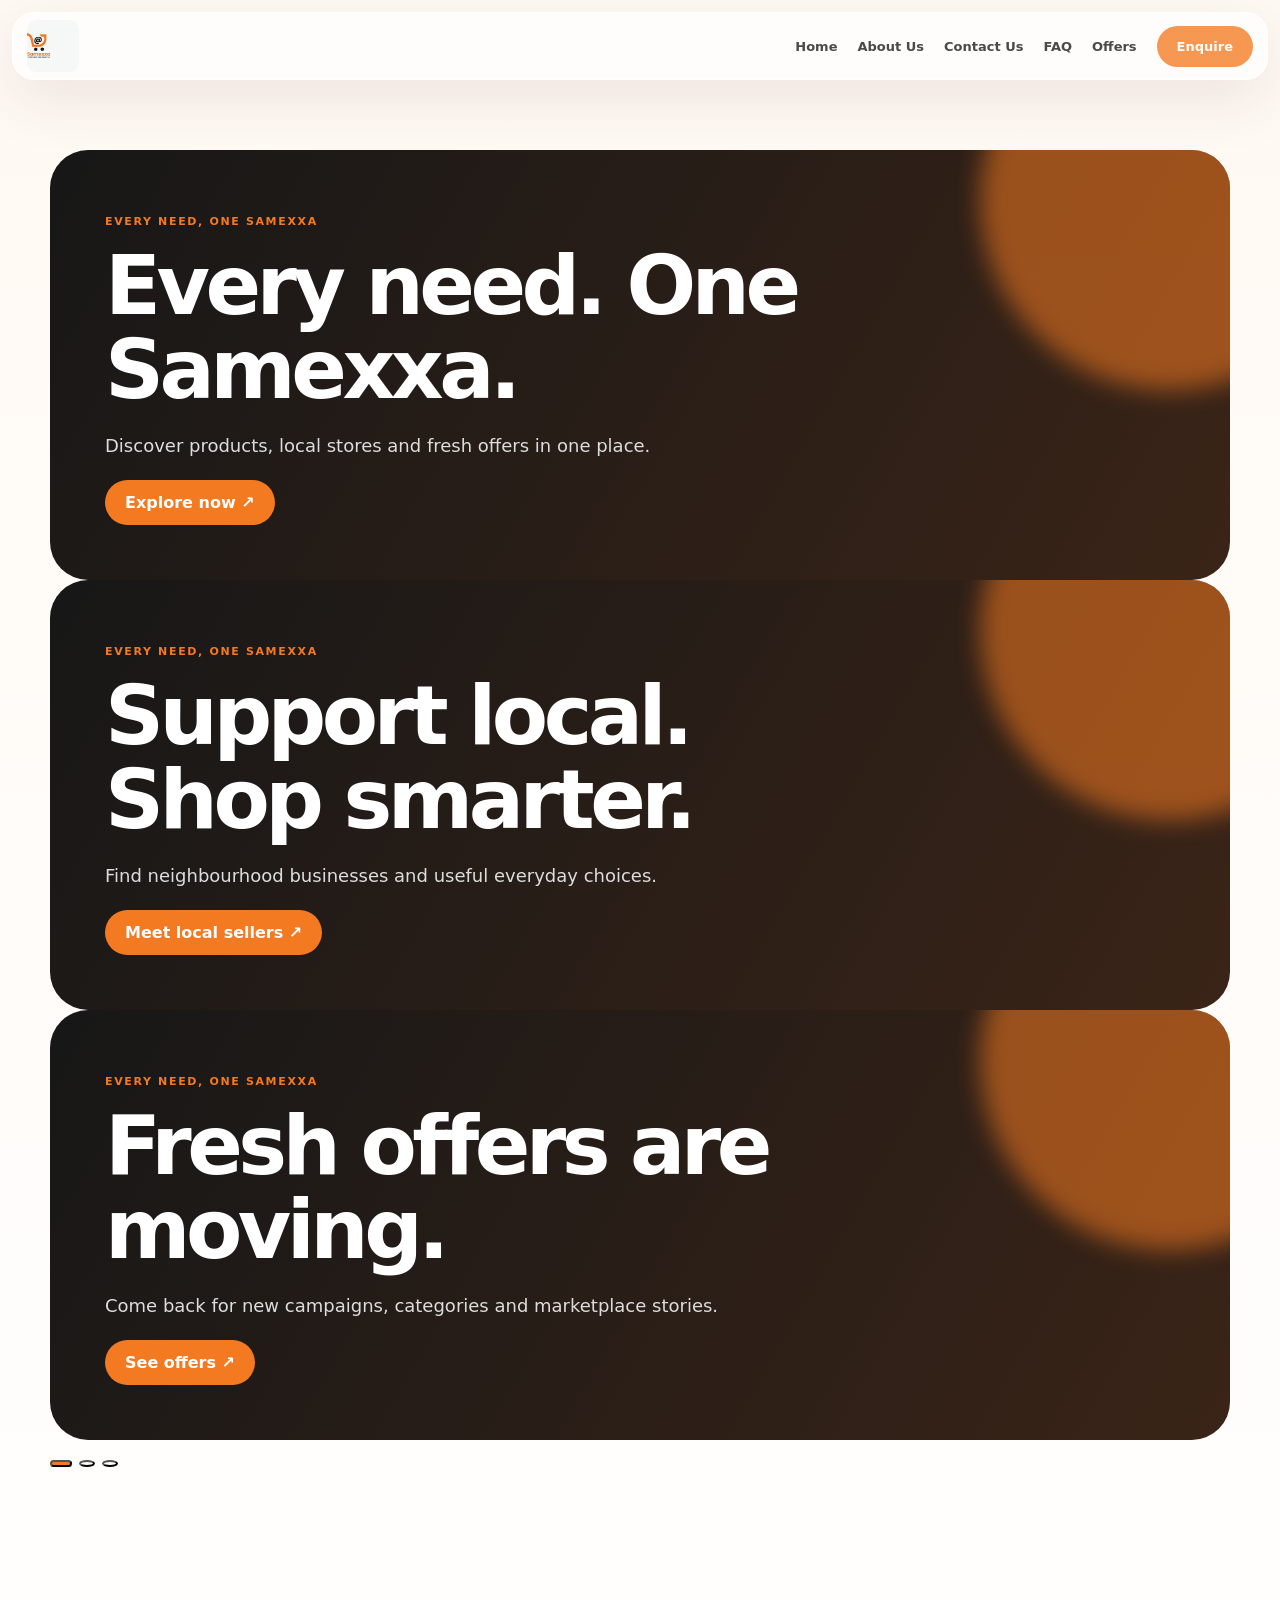
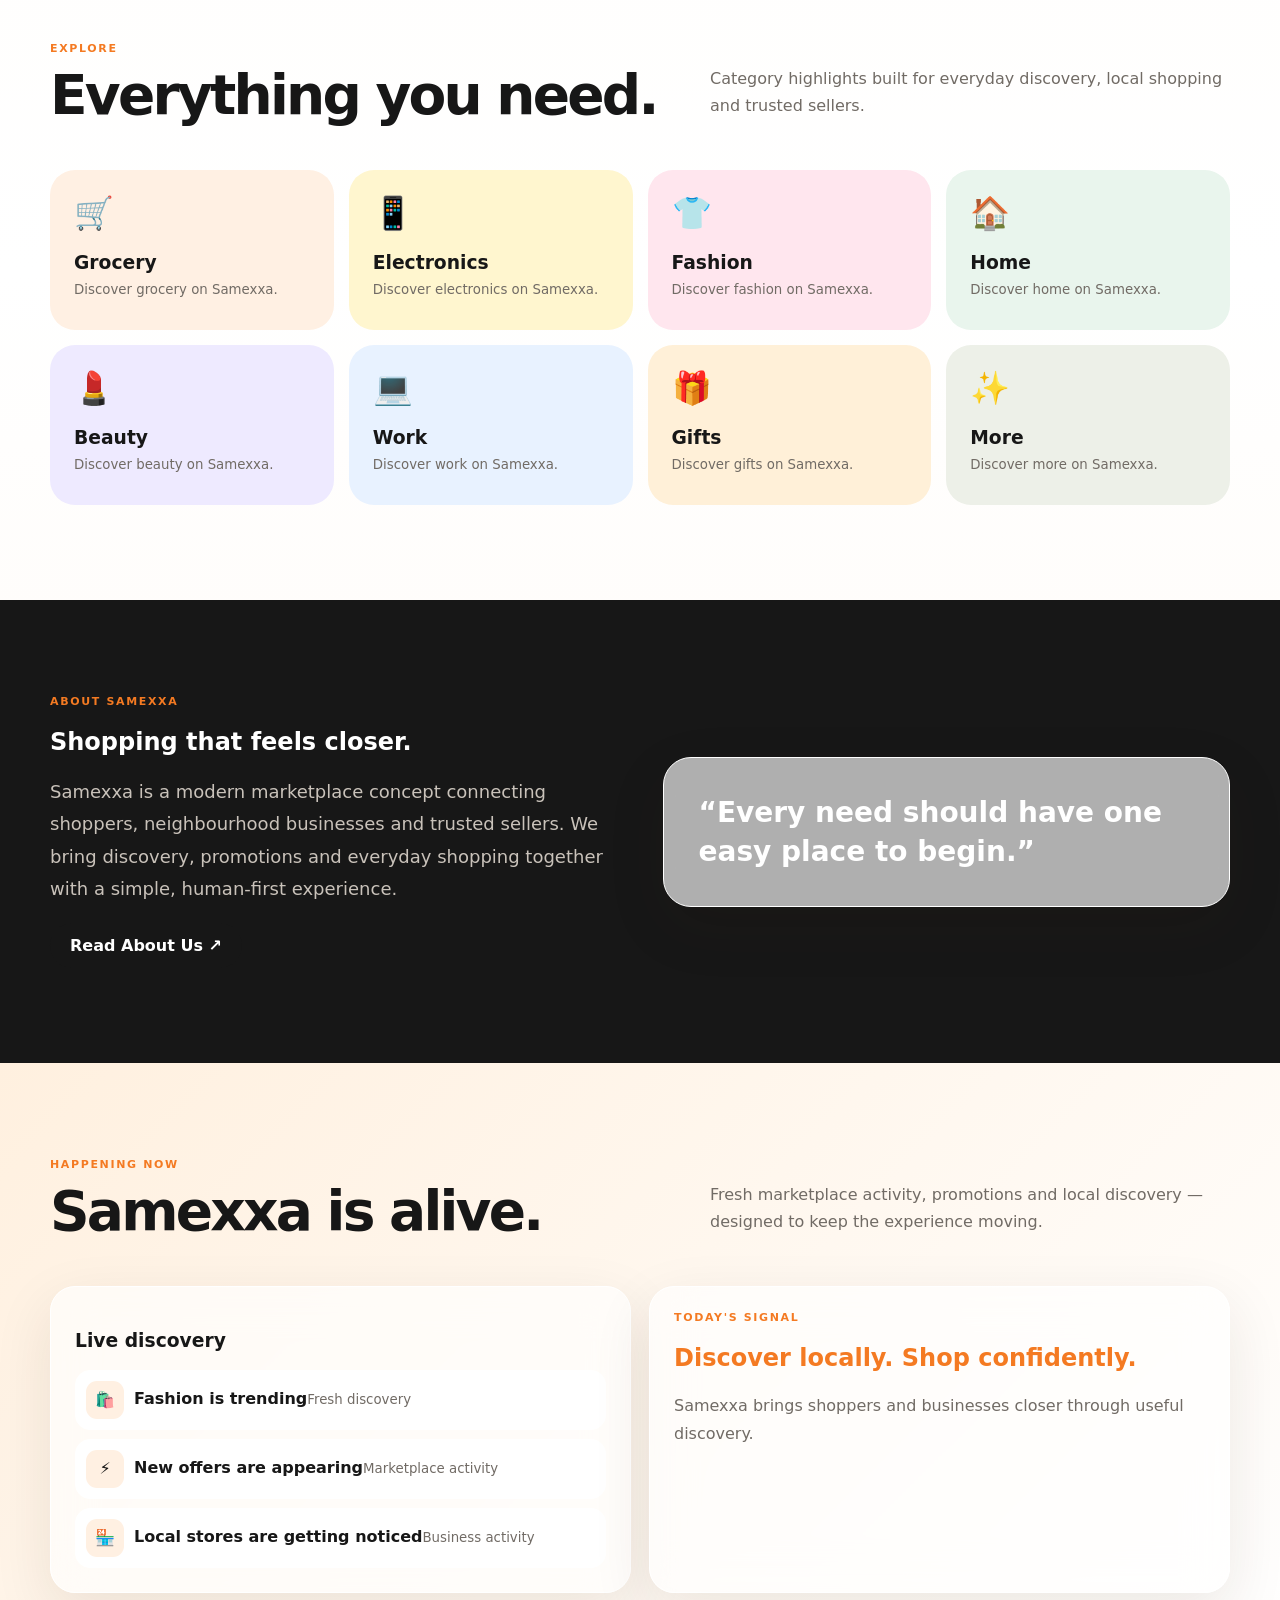
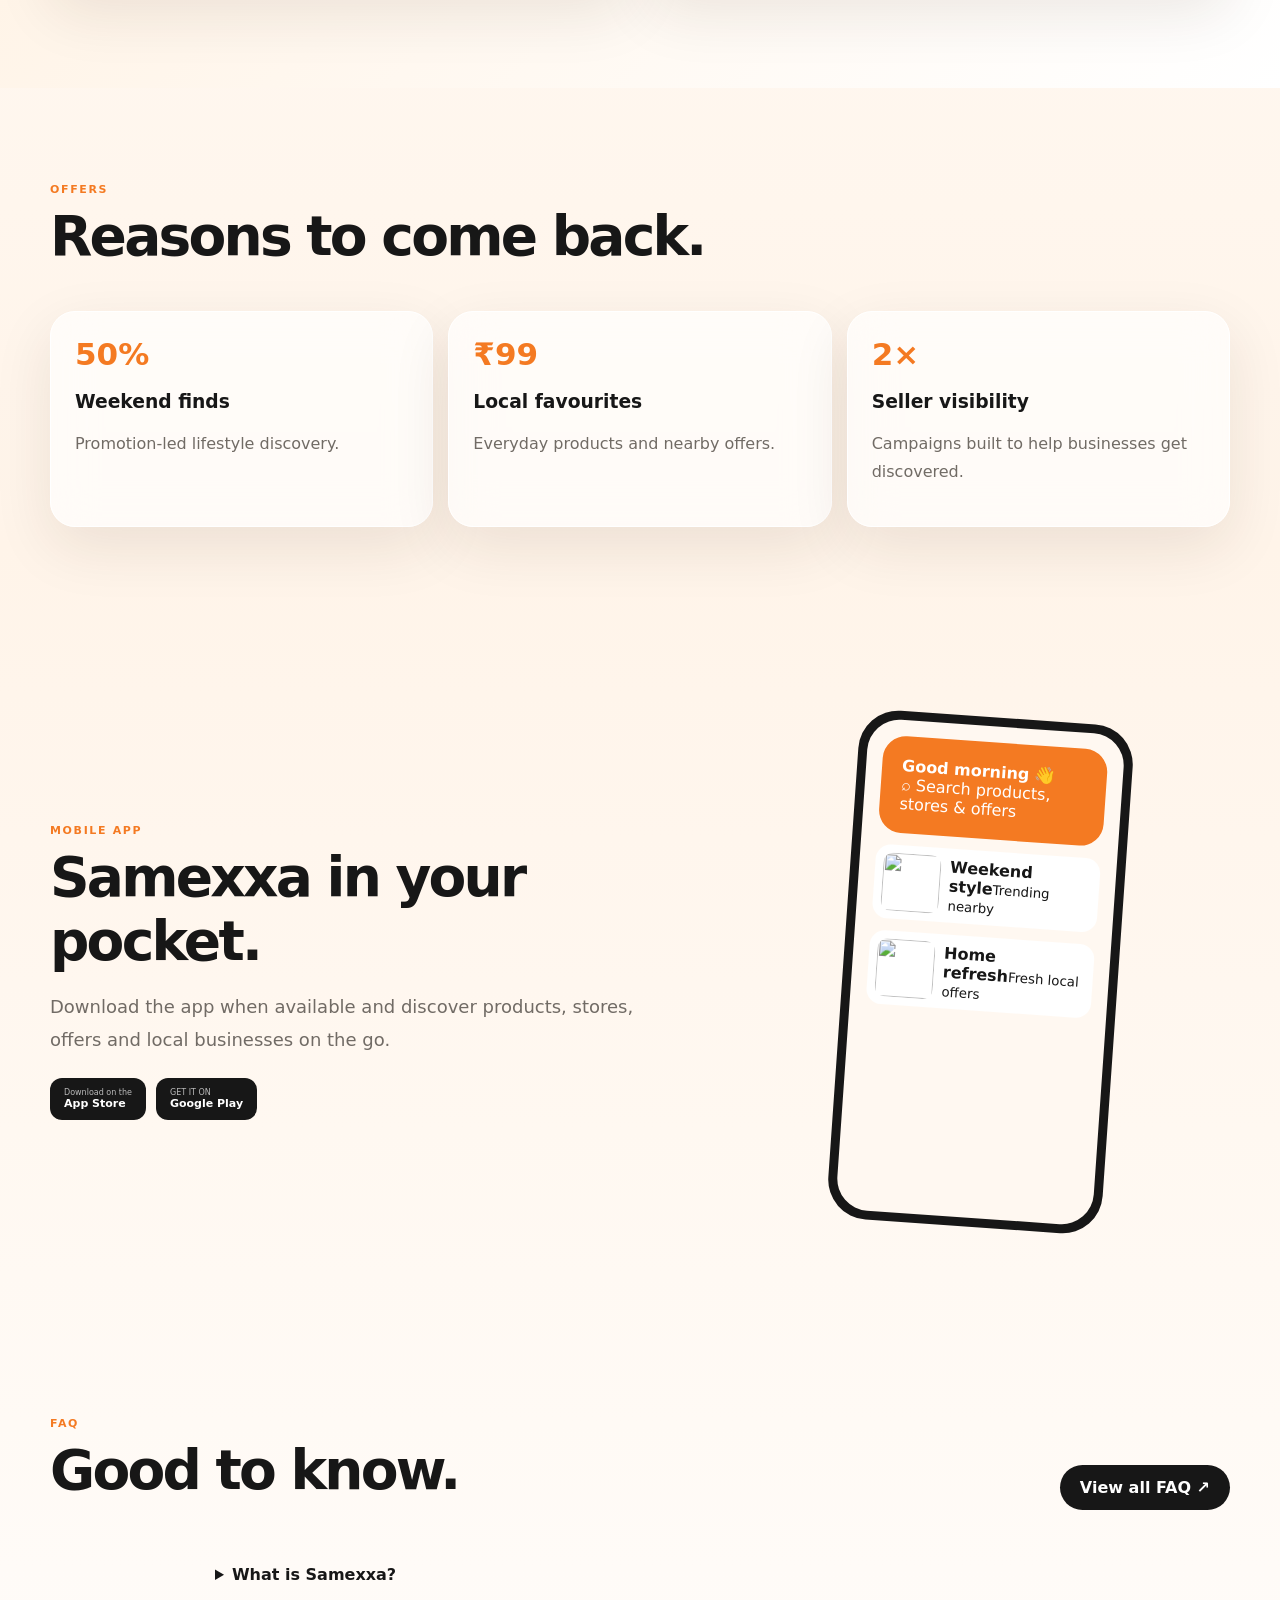
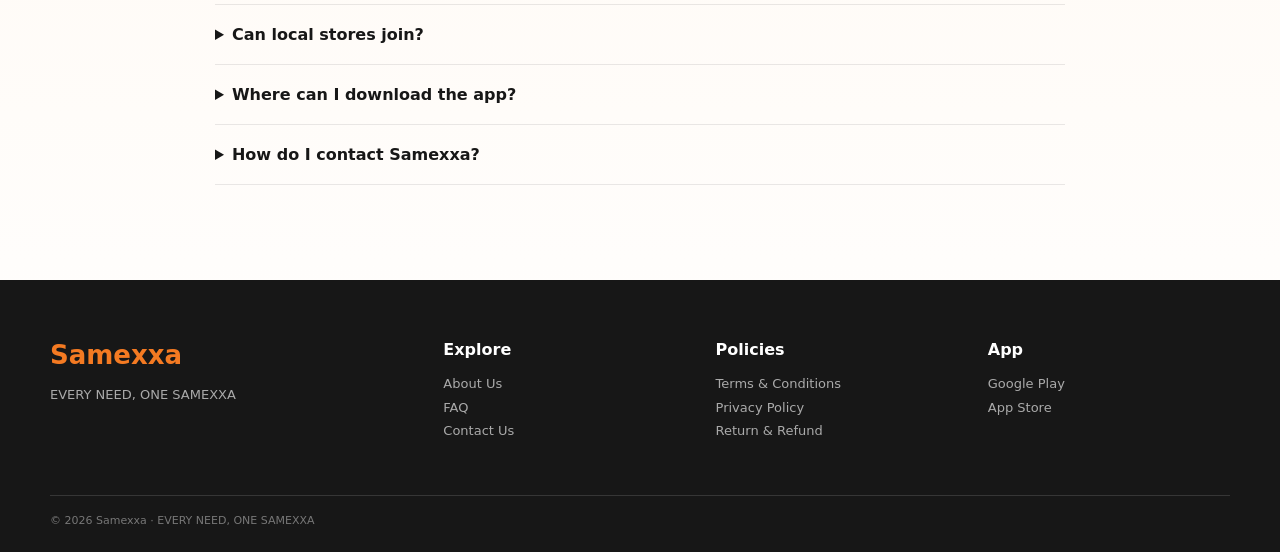
==== commit e58e9eb2: "Build dynamic Samexxa homepage with banners and app CTA" ====
--- a/index.html
+++ b/index.html
@@ -1,58 +1 @@
-<!doctype html>
-<html lang="en">
-<head>
-<meta charset="utf-8">
-<meta name="viewport" content="width=device-width,initial-scale=1,viewport-fit=cover">
-<meta name="theme-color" content="#f47a22">
-<title>Samexxa — Every Need, One Samexxa</title>
-<meta name="description" content="Samexxa brings everyday shopping, local businesses and trusted sellers together.">
-<link rel="preconnect" href="https://fonts.googleapis.com">
-<link rel="preconnect" href="https://fonts.gstatic.com" crossorigin>
-<link href="https://fonts.googleapis.com/css2?family=DM+Sans:wght@400;500;600;700;800&family=Plus+Jakarta+Sans:wght@600;700;800&display=swap" rel="stylesheet">
-<style>
-:root{--o:#f47a22;--ink:#171717;--muted:#716b65;--glass:rgba(255,255,255,.66);--line:#ffffffcc;--shadow:0 20px 60px rgba(55,30,8,.12)}
-*{box-sizing:border-box}html{scroll-behavior:smooth}body{margin:0;font-family:'DM Sans',sans-serif;color:var(--ink);background:linear-gradient(180deg,#fff9f3 0,#fff 32%,#fff4e9 65%,#fff 100%);overflow-x:hidden}body.menu-open{overflow:hidden}
-h1,h2,h3{font-family:'Plus Jakarta Sans',sans-serif;letter-spacing:-.045em}a{text-decoration:none;color:inherit}.wrap{width:min(1180px,calc(100% - 32px));margin:auto}.glass{background:var(--glass);border:1px solid var(--line);box-shadow:var(--shadow);backdrop-filter:blur(24px);-webkit-backdrop-filter:blur(24px)}
-nav{position:fixed;top:14px;left:0;right:0;z-index:100}.nav{height:70px;border-radius:23px;padding:7px 13px;display:flex;align-items:center}.logo{height:55px;width:auto;max-width:205px;object-fit:contain;border-radius:10px;display:block}.links{margin-left:auto;display:flex;gap:22px;align-items:center;font-size:13px;font-weight:800}.links a{opacity:.76}.links a:hover{color:var(--o);opacity:1}.pill{border:0;border-radius:999px;padding:13px 20px;font-weight:800;display:inline-flex;align-items:center;justify-content:center;cursor:pointer}.orange{background:var(--o);color:#fff}.dark{background:#171717;color:#fff}.menu{display:none;margin-left:auto;border:0;background:transparent;font-size:26px;line-height:1;cursor:pointer;padding:8px;color:var(--ink)}
-.hero{min-height:900px;padding:165px 0 90px;position:relative}.hero-grid{display:grid;grid-template-columns:1fr .85fr;gap:65px;align-items:center}.eyebrow{font-size:11px;letter-spacing:.16em;text-transform:uppercase;color:var(--o);font-weight:900}.hero h1{font-size:clamp(50px,7vw,84px);line-height:1.02;margin:18px 0}.hero h1 span{color:var(--o)}.lead{font-size:19px;line-height:1.8;color:var(--muted);max-width:650px}.search{margin-top:28px;padding:7px 7px 7px 20px;border-radius:18px;display:flex;max-width:650px}.search input{flex:1;min-width:0;border:0;outline:0;background:transparent;font-size:15px}.actions{display:flex;gap:12px;flex-wrap:wrap;margin-top:16px}.stats{display:flex;gap:27px;margin-top:30px}.stats b{display:block;font-size:20px}.stats small{color:var(--muted)}
-.visual{height:555px;position:relative}.logo-stage{position:absolute;inset:20px 30px 35px;border-radius:45px;display:grid;place-items:center;overflow:hidden;background:linear-gradient(145deg,#ffffffdd,#ffe2c7aa);box-shadow:0 35px 90px rgba(80,40,10,.15)}.real-logo{position:relative;width:80%;max-width:390px;height:auto;border-radius:28px;display:block}.float{position:absolute;padding:14px 17px;border-radius:18px;font-size:12px;font-weight:800}.f1{top:3px;left:0}.f2{right:0;top:130px}.f3{left:0;bottom:5px}.f4{right:15px;bottom:22px}.scroll{position:absolute;bottom:20px;left:50%;transform:translateX(-50%);font-size:10px;letter-spacing:.18em;color:#8b8177;text-transform:uppercase;animation:bob 1.8s infinite}@keyframes bob{50%{transform:translate(-50%,8px)}}
-.section{padding:110px 0}.head{display:flex;justify-content:space-between;align-items:end;gap:30px;margin-bottom:40px}.head h2{font-size:clamp(34px,5vw,54px);margin:0}.head p{max-width:520px;color:var(--muted);line-height:1.7}.story{background:#171717;color:#fff;position:relative;overflow:hidden}.story-grid{display:grid;grid-template-columns:.85fr 1.15fr;gap:70px;align-items:center;position:relative;z-index:1}.story p{color:#c8c2bb;line-height:1.8;font-size:17px}.story-card{padding:36px;border-radius:30px}.quote{font-size:29px;line-height:1.4;font-weight:800}.meta{margin-top:24px;color:#aaa;font-size:13px}
-.categories{display:grid;grid-template-columns:repeat(4,1fr);gap:16px}.cat{padding:25px;border-radius:27px;min-height:180px;transition:.25s}.cat:hover{transform:translateY(-7px);box-shadow:var(--shadow)}.cat:nth-child(1){background:#fff0e3}.cat:nth-child(2){background:#fff6cf}.cat:nth-child(3){background:#ffe6ee}.cat:nth-child(4){background:#e9f5ed}.cat:nth-child(5){background:#eeeaff}.cat:nth-child(6){background:#e8f2ff}.cat:nth-child(7){background:#fff0d8}.cat:nth-child(8){background:#edf0e8}.cat i{font-size:34px;font-style:normal}.cat h3{font-size:20px;margin:28px 0 7px}.cat small{color:#716a63}
-.activity{background:linear-gradient(135deg,#fff0df,#fff);position:relative;overflow:hidden}.activity-grid{display:grid;grid-template-columns:1fr 1fr;gap:20px;position:relative}.activity-card{padding:28px;border-radius:29px;min-height:315px}.live{display:inline-flex;align-items:center;gap:7px;border-radius:999px;padding:7px 11px;background:#171717;color:#fff;font-size:10px;font-weight:800}.pulse{width:8px;height:8px;border-radius:50%;background:#45c86a;animation:pulse 1.5s infinite}@keyframes pulse{70%{box-shadow:0 0 0 9px rgba(69,200,106,0)}}.activity-card h3{font-size:28px;margin:14px 0}.feed{display:grid;gap:10px}.feed-row{display:flex;align-items:center;gap:12px;padding:11px 13px;border-radius:17px;background:#ffffffb8;border:1px solid #fff}.feed-icon{width:40px;height:40px;border-radius:12px;background:#fff0e2;display:grid;place-items:center;flex:0 0 40px}.feed-row strong{font-size:12px}.feed-row small{display:block;color:#8b8177;margin-top:3px}.signal{font-size:50px!important;color:var(--o);margin-top:28px!important}.activity-btn{margin-top:16px}
-.offer-grid,.testimonials{display:grid;grid-template-columns:repeat(3,1fr);gap:16px}.offer,.testi{padding:28px;border-radius:27px}.offer{min-height:210px}.offer strong{font-size:32px;color:var(--o)}.offer h3{margin:30px 0 8px}.offer p,.testi p{color:var(--muted);line-height:1.7;font-size:13px}.steps{display:grid;grid-template-columns:repeat(4,1fr);gap:16px}.step{padding:28px;border-radius:27px}.step h3{margin:25px 0 9px}.step p{color:var(--muted);line-height:1.7;font-size:13px}.num{color:var(--o);font-weight:900;font-size:12px}
-.business{background:linear-gradient(120deg,#f47a22,#ff9d48);color:#fff;border-radius:38px;padding:65px;position:relative;overflow:hidden}.business h2{font-size:clamp(38px,5vw,60px);max-width:12ch}.business p{max-width:600px;line-height:1.8;color:#fff8f1}.business .pill{background:#171717}.app{display:grid;grid-template-columns:1fr .8fr;gap:60px;align-items:center}.phone{width:285px;height:530px;background:#171717;border-radius:43px;padding:10px;margin:auto;box-shadow:0 35px 80px rgba(0,0,0,.12);transform:rotate(4deg)}.screen{height:100%;border-radius:34px;overflow:hidden;background:#fff8f1;padding:17px}.screen-head{background:var(--o);color:#fff;padding:23px;border-radius:25px}.screen-search{background:#fff;color:#9c9188;border-radius:11px;padding:10px;margin-top:14px;font-size:10px}.mock{background:#fff;border-radius:17px;padding:9px;margin-top:13px;display:flex;gap:10px;align-items:center}.mock img{width:64px;height:64px;object-fit:cover;border-radius:11px}.mock small{display:block;color:#999;margin-top:4px}.stars{color:var(--o);letter-spacing:3px}.person{display:flex;gap:10px;align-items:center;margin-top:20px}.avatar{width:42px;height:42px;border-radius:50%;background:#ffe5d2;color:var(--o);display:grid;place-items:center;font-weight:900}
-.faq{max-width:850px;margin:auto}.faq details{padding:21px 0;border-bottom:1px solid rgba(23,23,23,.1)}.faq summary{font-weight:800;cursor:pointer}.faq p{color:var(--muted);line-height:1.7}footer{background:#171717;color:#fff;padding:70px 0 25px}.foot{display:grid;grid-template-columns:1.5fr repeat(3,1fr);gap:35px}.footbrand{color:var(--o);font-size:27px;font-weight:900}.foot a,.foot p{display:block;color:#aaa;font-size:13px;line-height:1.9}.bottom{border-top:1px solid #ffffff18;margin-top:50px;padding-top:20px;color:#777;font-size:11px}.reveal{opacity:0;transform:translateY(28px);transition:.7s}.reveal.on{opacity:1;transform:none}
-@media(max-width:900px){nav{top:10px}.nav{height:64px}.logo{height:48px;max-width:190px}.links{display:none;position:absolute;top:74px;left:0;right:0;margin:0;padding:16px;border-radius:20px;flex-direction:column;align-items:stretch;gap:4px;background:rgba(255,255,255,.96);border:1px solid #fff;box-shadow:0 20px 50px rgba(55,30,8,.16);backdrop-filter:blur(24px)}.links.mobile-open{display:flex}.links a{padding:13px 14px}.links .pill{width:100%}.menu{display:block}.hero-grid,.story-grid,.app,.activity-grid{grid-template-columns:1fr}.hero{padding-top:125px;min-height:auto}.visual{height:430px;order:-1}.categories{grid-template-columns:repeat(2,1fr)}.offer-grid,.testimonials{grid-template-columns:1fr 1fr}.steps{grid-template-columns:1fr 1fr}.story-grid{gap:35px}.phone{margin-top:20px}}
-@media(max-width:600px){.wrap{width:calc(100% - 24px)}.nav{height:60px;border-radius:18px;padding:6px 10px}.logo{height:44px;max-width:175px}.links{top:68px}.hero{padding-top:105px;padding-bottom:55px}.hero h1{font-size:clamp(42px,13vw,54px);margin:14px 0}.lead{font-size:16px;line-height:1.65}.search{margin-top:22px;padding:6px 6px 6px 15px}.search input{font-size:14px}.search .pill{padding:12px 16px}.actions .pill{width:100%}.stats{gap:14px;justify-content:space-between}.stats b{font-size:18px}.stats small{font-size:9px;letter-spacing:.04em}.visual{height:320px}.logo-stage{inset:5px 12px 18px;border-radius:28px}.real-logo{width:86%;border-radius:18px}.float{font-size:9px;padding:9px 10px;border-radius:13px}.f1{top:0;left:0}.f2{right:0;top:82px}.f3{left:0;bottom:0}.f4{right:0;bottom:15px}.section{padding:72px 0}.head{display:block;margin-bottom:28px}.head h2{font-size:clamp(32px,9vw,44px)}.head p{margin-top:12px}.categories,.offer-grid,.steps,.testimonials{grid-template-columns:1fr}.cat{min-height:145px;padding:21px}.cat h3{margin:17px 0 6px}.activity-card{padding:20px;min-height:0}.activity-card h3{font-size:24px}.feed-row{padding:9px}.feed-row strong{font-size:11px}.signal{font-size:36px!important}.business{padding:38px 22px;border-radius:28px}.business h2{font-size:38px}.business p{font-size:15px}.phone{width:min(285px,88vw);height:min(530px,150vw);transform:none}.foot{grid-template-columns:1fr 1fr;gap:25px}.bottom{line-height:1.6}.scroll{display:none}}
-@media(max-width:380px){.logo{max-width:150px}.hero h1{font-size:40px}.stats{gap:8px}.stats b{font-size:16px}.stats small{font-size:8px}.float{font-size:8px}.foot{grid-template-columns:1fr}.search input{width:100px}}
-@media(prefers-reduced-motion:reduce){html{scroll-behavior:auto}.reveal{transition:none}.scroll,.pulse{animation:none}}
-</style>
-</head>
-<body>
-<nav><div class="wrap"><div class="nav glass"><a href="#top" aria-label="Samexxa home"><img class="logo" src="https://samexxa_web.demoadda.in/assets/samexxa-logo.jpg" alt="Samexxa — Every Need, One Samexxa"></a><div class="links" id="navLinks"><a href="#story">Story</a><a href="#categories">Explore</a><a href="#activity">Activity</a><a href="#offers">Offers</a><a href="#business">Business</a><a href="#app">App</a><a class="pill orange" href="#start">Get Started</a></div><button class="menu" id="menu" aria-label="Open menu" aria-expanded="false">☰</button></div></div></nav>
-<main id="top">
-<section class="hero"><div class="wrap hero-grid"><div class="reveal"><div class="eyebrow">Every need, one Samexxa</div><h1>India shops <span>closer.</span></h1><p class="lead">A modern marketplace connecting everyday shoppers, neighbourhood stores and trusted sellers — designed around how India discovers, compares and buys.</p><div class="search glass"><input id="search" placeholder="Search products, stores or categories"><button class="pill dark" onclick="goSearch()">Search</button></div><div class="actions"><a class="pill orange" href="#categories">Explore Samexxa ↓</a><a class="pill glass" href="#story">Discover our story</a></div><div class="stats"><div><b>12K+</b><small>SELLERS</small></div><div><b>500+</b><small>CITIES</small></div><div><b>2M+</b><small>PRODUCTS</small></div></div></div><div class="visual reveal"><div class="logo-stage"><img class="real-logo" src="https://samexxa_web.demoadda.in/assets/samexxa-logo.jpg" alt="Samexxa logo"></div><div class="float glass f1">● Local discovery</div><div class="float glass f2">⚡ Smart offers</div><div class="float glass f3">🚚 Easy delivery</div><div class="float glass f4">♥ Built for India</div></div></div><div class="scroll">Scroll to discover ↓</div></section>
-<section class="story section" id="story"><div class="wrap story-grid"><div class="reveal"><div class="eyebrow">Our story</div><h2>From one need to a whole marketplace.</h2><p>Samexxa starts with a simple thought: people should not have to search everywhere to find what they need. Bring local stores, sellers, offers and everyday discovery together — and shopping becomes more human.</p><p>As you scroll, the marketplace comes alive with activity, promotions and stories from the people who make the ecosystem work.</p></div><div class="story-card glass reveal"><div class="quote">“Every need should have one easy place to begin.”</div><div class="meta">The Samexxa idea · Everyday India</div></div></div></section>
-<section class="section" id="categories"><div class="wrap"><div class="head reveal"><div><div class="eyebrow">Explore</div><h2>Whatever you need.</h2></div><p>From morning groceries to a weekend upgrade, discover categories designed around real everyday shopping.</p></div><div class="categories" id="cats"></div></div></section>
-<section class="section activity" id="activity"><div class="wrap"><div class="head reveal"><div><div class="eyebrow">Happening now</div><h2>Samexxa is alive.</h2></div><p>While you scroll, the marketplace keeps moving — shoppers discover, stores promote and fresh offers appear.</p></div><div class="activity-grid"><div class="activity-card glass reveal"><span class="live"><i class="pulse"></i> LIVE ACTIVITY</span><h3>What shoppers are discovering</h3><div class="feed" id="feed"></div></div><div class="activity-card glass reveal"><span class="live">TODAY'S SIGNAL</span><h3 class="signal" id="signal">Local stores are getting noticed.</h3><p id="signalText" style="color:var(--muted);line-height:1.8">Neighbourhood discovery is becoming part of the shopping journey.</p><button class="pill orange activity-btn" onclick="nextSignal()">Show another story ↗</button></div></div></div></section>
-<section class="section" id="offers"><div class="wrap"><div class="head reveal"><div><div class="eyebrow">Offers</div><h2>Reasons to come back.</h2></div><p>Promotion-led discovery gives shoppers a reason to explore even before they know exactly what they want.</p></div><div class="offer-grid"><div class="offer glass reveal"><strong>50%</strong><h3>Weekend finds</h3><p>Curated lifestyle promotions designed around discovery.</p></div><div class="offer glass reveal"><strong>₹99</strong><h3>Local favourites</h3><p>Spotlight offers from nearby businesses and everyday essentials.</p></div><div class="offer glass reveal"><strong>2×</strong><h3>Seller visibility</h3><p>Featured campaigns help businesses reach relevant shoppers.</p></div></div></div></section>
-<section class="section"><div class="wrap"><div class="head reveal"><div><div class="eyebrow">The journey</div><h2>Simple by design.</h2></div><p>Four moments turn a casual visit into useful shopping discovery.</p></div><div class="steps"><div class="step glass reveal"><div class="num">01 / DISCOVER</div><h3>Find an idea</h3><p>Explore categories, stores and stories without needing a perfect search.</p></div><div class="step glass reveal"><div class="num">02 / COMPARE</div><h3>See what's around</h3><p>Understand offers, sellers and options before deciding.</p></div><div class="step glass reveal"><div class="num">03 / CONNECT</div><h3>Choose a seller</h3><p>Move from marketplace discovery to the business behind the product.</p></div><div class="step glass reveal"><div class="num">04 / RETURN</div><h3>Come back</h3><p>Fresh activity and local stories keep discovery moving.</p></div></div></div></section>
-<section class="section" id="business"><div class="wrap"><div class="business reveal"><div class="eyebrow" style="color:#fff">For businesses</div><h2>Your store deserves to be discovered.</h2><p>Turn your shop into a digital destination. Promote products, highlight offers and reach shoppers looking for what you already sell.</p><a class="pill" href="#start">Promote on Samexxa ↗</a></div></div></section>
-<section class="section" id="app"><div class="wrap app"><div class="reveal"><div class="eyebrow">Samexxa mobile</div><h2 style="font-size:clamp(38px,5vw,58px)">Discovery that travels with you.</h2><p style="color:var(--muted);line-height:1.8;max-width:560px">A mobile-first experience for finding products, stores, promotions and everyday inspiration wherever you are.</p><a class="pill dark" href="#start">Coming soon · Get notified</a></div><div class="phone reveal"><div class="screen"><div class="screen-head"><b>Good morning 👋</b><div class="screen-search">⌕ Search products, stores & offers</div></div><div class="mock"><img src="https://images.unsplash.com/photo-1606220945770-b5b6c2c55bf1?auto=format&fit=crop&w=200&q=80" alt="Audio deals"><div><b>Audio deals</b><small>Fresh picks · 42% off</small></div></div><div class="mock"><img src="https://images.unsplash.com/photo-1542291026-7eec264c27ff?auto=format&fit=crop&w=200&q=80" alt="Weekend style"><div><b>Weekend style</b><small>Nearby sellers · trending</small></div></div><div class="mock"><img src="https://images.unsplash.com/photo-1507473885765-e6ed057f782c?auto=format&fit=crop&w=200&q=80" alt="Home refresh"><div><b>Home refresh</b><small>New local offers</small></div></div></div></div></div></section>
-<section class="section"><div class="wrap"><div class="head reveal"><div><div class="eyebrow">Community</div><h2>Built around people.</h2></div><p>Real marketplaces are powered by relationships between shoppers and businesses.</p></div><div class="testimonials"><div class="testi glass reveal"><div class="stars">★★★★★</div><p>“I want one place where I can discover a nearby shop and still compare what else is available.”</p><div class="person"><div class="avatar">PS</div><div><b>Priya S.</b><small style="display:block;color:#999">Lucknow</small></div></div></div><div class="testi glass reveal"><div class="stars">★★★★★</div><p>“The best part is discovery. I can start with an idea instead of knowing the exact product name.”</p><div class="person"><div class="avatar">RM</div><div><b>Rahul M.</b><small style="display:block;color:#999">Noida</small></div></div></div><div class="testi glass reveal"><div class="stars">★★★★★</div><p>“For a local business, visibility matters. A marketplace that tells our story is much more useful.”</p><div class="person"><div class="avatar">AK</div><div><b>Aman K.</b><small style="display:block;color:#999">Delhi</small></div></div></div></div></div></section>
-<section class="section" id="start"><div class="wrap"><div class="head reveal"><div><div class="eyebrow">Questions</div><h2>Good to know.</h2></div></div><div class="faq reveal"><details open><summary>What is Samexxa?</summary><p>Samexxa is a marketplace concept bringing product discovery, local businesses, promotions and trusted sellers into one experience.</p></details><details><summary>Is Samexxa only for ecommerce?</summary><p>No. It is designed around promotion-led ecommerce discovery plus local business visibility.</p></details><details><summary>Can a local store promote itself?</summary><p>Yes. Samexxa is designed to give businesses a digital storefront and promotional visibility.</p></details></div></div></section>
-</main>
-<footer><div class="wrap"><div class="foot"><div><div class="footbrand">Samexxa</div><p>Every need, one Samexxa.<br>Discover. Connect. Come back.</p></div><div><b>Explore</b><a href="#story">Our Story</a><a href="#categories">Categories</a><a href="#activity">Activity</a><a href="#offers">Offers</a></div><div><b>Business</b><a href="#business">Promote your store</a><a href="#business">Seller visibility</a><a href="#start">Partner with us</a></div><div><b>Company</b><a href="#app">Mobile experience</a><a href="#start">Support</a><a href="#start">Contact</a></div></div><div class="bottom">© 2026 Samexxa · Every Need, One Samexxa</div></div></footer>
-<script>
-const cats=[['🛒','Grocery','Fresh food & daily essentials'],['📱','Electronics','Gadgets & accessories'],['👕','Fashion','Style for every day'],['🏠','Home','Living & décor'],['💄','Beauty','Care & grooming'],['💻','Work','Office & productivity'],['🎁','Gifts','Ideas for every occasion'],['✨','More','Discover something new']];
-document.getElementById('cats').innerHTML=cats.map(c=>`<div class="cat reveal"><i>${c[0]}</i><h3>${c[1]}</h3><small>${c[2]}</small></div>`).join('');
-const events=[['🛍️','A shopper discovered Fashion','2 min ago'],['⚡','A new electronics offer is trending','4 min ago'],['🏪','A local store launched a weekend promotion','7 min ago'],['👀','Home & lifestyle is getting attention','10 min ago'],['📍','New activity near Lucknow','12 min ago']];let ei=0;
-function feed(){const a=events.slice(ei).concat(events.slice(0,ei));document.getElementById('feed').innerHTML=a.slice(0,4).map(e=>`<div class="feed-row"><div class="feed-icon">${e[0]}</div><div><strong>${e[1]}</strong><small>${e[2]}</small></div></div>`).join('');ei=(ei+1)%events.length}feed();setInterval(feed,3500);
-const sig=[['Local stores are getting noticed.','Neighbourhood discovery is becoming part of the shopping journey.'],['Offers create a reason to explore.','Promotions turn a simple visit into a fresh discovery loop.'],['Every category can tell a story.','Products become more useful when shoppers understand the people behind them.'],['The marketplace keeps moving.','New sellers, campaigns and shopper interests create a living experience.']];let si=0;
-function nextSignal(){si=(si+1)%sig.length;document.getElementById('signal').textContent=sig[si][0];document.getElementById('signalText').textContent=sig[si][1]}
-function goSearch(){const v=document.getElementById('search').value.trim();if(v){document.getElementById('activity').scrollIntoView({behavior:'smooth'});setTimeout(()=>alert('Samexxa discovery: '+v),500)}else document.getElementById('search').focus()}
-const menu=document.getElementById('menu'),links=document.getElementById('navLinks');menu.addEventListener('click',()=>{const open=links.classList.toggle('mobile-open');menu.setAttribute('aria-expanded',open);document.body.classList.toggle('menu-open',open)});links.querySelectorAll('a').forEach(a=>a.addEventListener('click',()=>{links.classList.remove('mobile-open');menu.setAttribute('aria-expanded','false');document.body.classList.remove('menu-open')}));
-const io=new IntersectionObserver(es=>es.forEach(e=>{if(e.isIntersecting)e.target.classList.add('on')}),{threshold:.08});document.querySelectorAll('.reveal').forEach(e=>io.observe(e));
-</script>
-</body>
-</html>+<!doctype html><html lang="en"><head><meta charset="utf-8"><meta name="viewport" content="width=device-width,initial-scale=1,viewport-fit=cover"><meta name="theme-color" content="#f47a22"><title>Samexxa — Every Need, One Samexxa</title><link rel="stylesheet" href="assets/site.css"></head><body data-page="home"><div id="nav"></div><main><section class="hero"><div class="wrap"><div id="banner"></div></div></section><section class="section"><div class="wrap"><div class="head"><div><div class="eyebrow">Explore</div><h2>Everything you need.</h2></div><p>Category highlights built for everyday discovery, local shopping and trusted sellers.</p></div><div class="cards" id="cats"></div></div></section><section class="section story"><div class="wrap story-grid"><div id="aboutPreview"></div><div class="quote glass">“Every need should have one easy place to begin.”</div></div></section><section class="section activity"><div class="wrap"><div class="head"><div><div class="eyebrow">Happening now</div><h2>Samexxa is alive.</h2></div><p>Fresh marketplace activity, promotions and local discovery — designed to keep the experience moving.</p></div><div class="activity-grid"><div class="card glass"><h3>Live discovery</h3><div class="feed"><div class="feed-row"><div class="feed-icon">🛍️</div><div><b>Fashion is trending</b><small class="muted">Fresh discovery</small></div></div><div class="feed-row"><div class="feed-icon">⚡</div><div><b>New offers are appearing</b><small class="muted">Marketplace activity</small></div></div><div class="feed-row"><div class="feed-icon">🏪</div><div><b>Local stores are getting noticed</b><small class="muted">Business activity</small></div></div></div></div><div class="card glass"><div class="eyebrow">Today's signal</div><h2 style="color:var(--o)">Discover locally. Shop confidently.</h2><p class="muted">Samexxa brings shoppers and businesses closer through useful discovery.</p></div></div></div></section><section class="section" id="offers"><div class="wrap"><div class="head"><div><div class="eyebrow">Offers</div><h2>Reasons to come back.</h2></div></div><div class="offers"><div class="card glass offer"><strong>50%</strong><h3>Weekend finds</h3><p class="muted">Promotion-led lifestyle discovery.</p></div><div class="card glass offer"><strong>₹99</strong><h3>Local favourites</h3><p class="muted">Everyday products and nearby offers.</p></div><div class="card glass offer"><strong>2×</strong><h3>Seller visibility</h3><p class="muted">Campaigns built to help businesses get discovered.</p></div></div></div></section><section class="section"><div class="wrap app"><div><div class="eyebrow">Mobile app</div><h2 class="page-title">Samexxa in your pocket.</h2><p class="page-copy">Download the app when available and discover products, stores, offers and local businesses on the go.</p><div class="badges"><a class="badge" href="https://www.apple.com/app-store/" target="_blank"><span>Download on the</span>App Store</a><a class="badge" href="https://play.google.com/store" target="_blank"><span>GET IT ON</span>Google Play</a></div></div><div class="phone"><div class="screen"><div class="screen-head"><b>Good morning 👋</b><div class="screen-search">⌕ Search products, stores & offers</div></div><div class="mock"><img src="https://images.unsplash.com/photo-1542291026-7eec264c27ff?auto=format&fit=crop&w=200&q=80"><div><b>Weekend style</b><small>Trending nearby</small></div></div><div class="mock"><img src="https://images.unsplash.com/photo-1507473885765-e6ed057f782c?auto=format&fit=crop&w=200&q=80"><div><b>Home refresh</b><small>Fresh local offers</small></div></div></div></div></div></section><section class="section"><div class="wrap"><div class="head"><div><div class="eyebrow">FAQ</div><h2>Good to know.</h2></div><a class="pill dark" href="faq.html">View all FAQ ↗</a></div><div class="faq" id="faqPreview"></div></div></section></main><div id="footer"></div><script src="assets/site.js"></script></body></html>
--- a/assets/site.css
+++ b/assets/site.css
@@ -0,0 +1,4 @@
+:root{--o:#f47a22;--ink:#171717;--muted:#716b65;--bg:#fff9f3;--glass:#ffffffa8;--line:#ffffff;--shadow:0 20px 60px #371e0818}*{box-sizing:border-box}html{scroll-behavior:smooth}body{margin:0;font-family:Inter,system-ui,-apple-system,Segoe UI,sans-serif;color:var(--ink);background:linear-gradient(180deg,#fff9f3,#fff 35%,#fff4e9 70%,#fff);overflow-x:hidden}a{text-decoration:none;color:inherit}.wrap{width:min(1180px,calc(100% - 32px));margin:auto}.glass{background:var(--glass);border:1px solid var(--line);box-shadow:var(--shadow);backdrop-filter:blur(22px);-webkit-backdrop-filter:blur(22px)}.nav{position:fixed;top:12px;left:12px;right:12px;z-index:99;height:68px;border-radius:22px;padding:7px 14px;display:flex;align-items:center}.logo{height:52px;max-width:200px;width:auto;object-fit:contain;display:block;border-radius:9px}.links{margin-left:auto;display:flex;align-items:center;gap:20px;font-size:13px;font-weight:800}.links a{opacity:.78}.links a:hover{color:var(--o);opacity:1}.menu{display:none;margin-left:auto;border:0;background:none;font-size:26px;cursor:pointer}.pill{display:inline-flex;align-items:center;justify-content:center;border:0;border-radius:999px;padding:13px 20px;font-weight:800;cursor:pointer}.orange{background:var(--o);color:#fff}.dark{background:#171717;color:#fff}.hero{padding:150px 0 80px;min-height:760px}.hero-grid{display:grid;grid-template-columns:1.05fr .95fr;gap:55px;align-items:center}.eyebrow{text-transform:uppercase;letter-spacing:.15em;font-size:11px;color:var(--o);font-weight:900}.hero h1{font-size:clamp(45px,7vw,82px);line-height:1.02;letter-spacing:-.055em;margin:16px 0}.hero h1 span{color:var(--o)}.lead,.page-copy{color:var(--muted);line-height:1.8;font-size:18px}.search{margin-top:26px;padding:7px 7px 7px 18px;border-radius:18px;display:flex}.search input{flex:1;min-width:0;border:0;outline:0;background:none;font-size:15px}.actions{display:flex;gap:10px;flex-wrap:wrap;margin-top:15px}.visual{min-height:480px;display:grid;place-items:center;position:relative}.logo-card{padding:30px;border-radius:42px;display:grid;place-items:center;min-height:420px;width:100%;background:linear-gradient(145deg,#ffffffdc,#ffe2c7aa)}.real-logo{width:min(85%,390px);border-radius:25px}.float{position:absolute;padding:12px 15px;border-radius:17px;font-size:11px;font-weight:800}.f1{top:15px;left:0}.f2{right:0;top:110px}.f3{left:0;bottom:20px}.f4{right:15px;bottom:45px}.section{padding:95px 0}.head{display:flex;justify-content:space-between;align-items:end;gap:30px;margin-bottom:35px}.head h2,.page-title{font-size:clamp(34px,5vw,55px);letter-spacing:-.05em;margin:8px 0}.head p{max-width:520px;color:var(--muted);line-height:1.7}.story{background:#171717;color:#fff}.story-grid{display:grid;grid-template-columns:1fr 1fr;gap:45px;align-items:center}.story p{color:#c9c2ba;line-height:1.8}.quote{padding:35px;border-radius:28px;font-size:28px;line-height:1.4;font-weight:800}.cards{display:grid;grid-template-columns:repeat(4,1fr);gap:15px}.card{padding:24px;border-radius:25px}.cat{min-height:160px}.cat:nth-child(1){background:#fff0e3}.cat:nth-child(2){background:#fff6cf}.cat:nth-child(3){background:#ffe6ee}.cat:nth-child(4){background:#e9f5ed}.cat:nth-child(5){background:#eeeaff}.cat:nth-child(6){background:#e8f2ff}.cat:nth-child(7){background:#fff0d8}.cat:nth-child(8){background:#edf0e8}.cat i{font-size:32px;font-style:normal}.cat h3{margin:20px 0 5px}.muted{color:var(--muted);line-height:1.75}.activity{background:linear-gradient(135deg,#fff0df,#fff)}.activity-grid{display:grid;grid-template-columns:1fr 1fr;gap:18px}.feed{display:grid;gap:9px}.feed-row{display:flex;gap:10px;align-items:center;padding:10px;border-radius:15px;background:#fff;border:1px solid #fff}.feed-icon{width:38px;height:38px;display:grid;place-items:center;background:#fff0e2;border-radius:11px}.offers,.testimonials{display:grid;grid-template-columns:repeat(3,1fr);gap:15px}.offer strong{font-size:31px;color:var(--o)}.offer{min-height:190px}.steps{display:grid;grid-template-columns:repeat(4,1fr);gap:15px}.step .num{color:var(--o);font-size:11px;font-weight:900}.business{padding:60px;border-radius:35px;background:linear-gradient(120deg,#f47a22,#ff9d48);color:#fff}.business p{color:#fff8f1;max-width:620px;line-height:1.8}.app{display:grid;grid-template-columns:1fr .8fr;gap:55px;align-items:center}.phone{width:275px;height:510px;background:#171717;border-radius:40px;padding:9px;margin:auto;transform:rotate(4deg)}.screen{height:100%;background:#fff8f1;border-radius:32px;padding:16px;overflow:hidden}.screen-head{background:var(--o);color:#fff;padding:20px;border-radius:23px}.mock{background:#fff;padding:8px;border-radius:15px;display:flex;gap:9px;align-items:center;margin-top:12px}.mock img{width:58px;height:58px;object-fit:cover;border-radius:10px}.badges{display:flex;gap:10px;flex-wrap:wrap;margin-top:22px}.badge{background:#171717;color:#fff;border-radius:12px;padding:10px 14px;font-size:11px;font-weight:800}.badge span{display:block;font-size:8px;font-weight:500;color:#bbb}.faq{max-width:850px;margin:auto}.faq details{padding:20px 0;border-bottom:1px solid #17171718}.faq summary{font-weight:800;cursor:pointer}.faq p{color:var(--muted);line-height:1.7}.page{padding:145px 0 90px;min-height:70vh}.page-panel{padding:38px;border-radius:30px;max-width:900px}.form{display:grid;gap:14px;max-width:800px}.form input,.form textarea,.admin input,.admin textarea,.admin select{width:100%;padding:14px 15px;border:1px solid #17171712;border-radius:14px;background:#fff;outline:none;font:inherit}.form textarea,.admin textarea{min-height:150px;resize:vertical}.social{display:flex;gap:10px;flex-wrap:wrap}.social a{width:42px;height:42px;border-radius:50%;display:grid;place-items:center;background:#fff;color:var(--o);font-weight:900}.banner{min-height:430px;border-radius:38px;padding:55px;display:flex;align-items:end;background:linear-gradient(120deg,#171717,#3a2417);color:#fff;position:relative;overflow:hidden}.banner:after{content:'';position:absolute;width:380px;height:380px;border-radius:50%;right:-130px;top:-140px;background:#f47a22;opacity:.55;filter:blur(12px)}.banner-content{position:relative;z-index:1;max-width:700px}.dots{display:flex;gap:7px;margin-top:20px}.dot{width:7px;height:7px;border-radius:50%;background:#fff6}.dot.active{background:var(--o);width:22px;border-radius:99px}footer{background:#171717;color:#fff;padding:60px 0 25px}.foot{display:grid;grid-template-columns:1.5fr repeat(3,1fr);gap:30px}.footbrand{font-size:26px;font-weight:900;color:var(--o)}footer a,footer p{color:#aaa;font-size:13px;line-height:1.8}.bottom{border-top:1px solid #fff2;margin-top:40px;padding-top:18px;color:#777;font-size:11px}.admin{padding:110px 0 60px}.admin-grid{display:grid;grid-template-columns:220px 1fr;gap:20px}.side,.editor{padding:22px;border-radius:22px}.side button{display:block;width:100%;padding:12px;margin:5px 0;border:0;border-radius:12px;background:#fff;text-align:left;cursor:pointer;font-weight:700}.side button.active{background:var(--o);color:#fff}.editor h2{margin-top:0}.row{display:grid;grid-template-columns:1fr 1fr;gap:12px}.banner-item{border:1px solid #17171712;border-radius:16px;padding:15px;margin:10px 0}.enquiry{padding:15px;border-radius:15px;background:#fff;margin:10px 0;border-left:4px solid var(--o)}
+@media(max-width:900px){.links{display:none;position:absolute;top:74px;left:0;right:0;padding:14px;flex-direction:column;align-items:stretch;background:#fffffff7;border-radius:20px;box-shadow:var(--shadow)}.links.mobile-open{display:flex}.links a{padding:12px}.menu{display:block}.hero-grid,.story-grid,.activity-grid,.app{grid-template-columns:1fr}.visual{order:-1;min-height:360px}.cards{grid-template-columns:repeat(2,1fr)}.offers,.testimonials{grid-template-columns:1fr 1fr}.steps{grid-template-columns:1fr 1fr}.admin-grid{grid-template-columns:1fr}.side{display:flex;gap:7px;overflow:auto}.side button{min-width:max-content}.foot{grid-template-columns:1fr 1fr}}
+@media(max-width:600px){.wrap{width:calc(100% - 24px)}.nav{left:8px;right:8px;height:60px}.logo{height:43px;max-width:170px}.hero{padding:105px 0 55px}.hero h1{font-size:clamp(42px,13vw,54px)}.lead{font-size:16px}.search{padding-left:12px}.search .pill{padding:11px 14px}.actions .pill{width:100%}.visual{min-height:310px}.logo-card{min-height:300px;padding:18px;border-radius:28px}.real-logo{width:86%}.float{font-size:8px;padding:9px 10px}.f2{top:70px}.section{padding:70px 0}.head{display:block}.head h2,.page-title{font-size:clamp(32px,10vw,44px)}.cards,.offers,.testimonials,.steps{grid-template-columns:1fr}.business{padding:38px 23px;border-radius:27px}.business h2{font-size:38px}.phone{transform:none;width:min(275px,88vw)}.badges{display:grid;grid-template-columns:1fr}.badge{text-align:center}.foot{grid-template-columns:1fr 1fr}.banner{min-height:500px;padding:30px;border-radius:28px}.page{padding-top:105px}.page-panel{padding:24px}.row{grid-template-columns:1fr}.admin{padding-top:95px}}
+@media(prefers-reduced-motion:reduce){html{scroll-behavior:auto}}
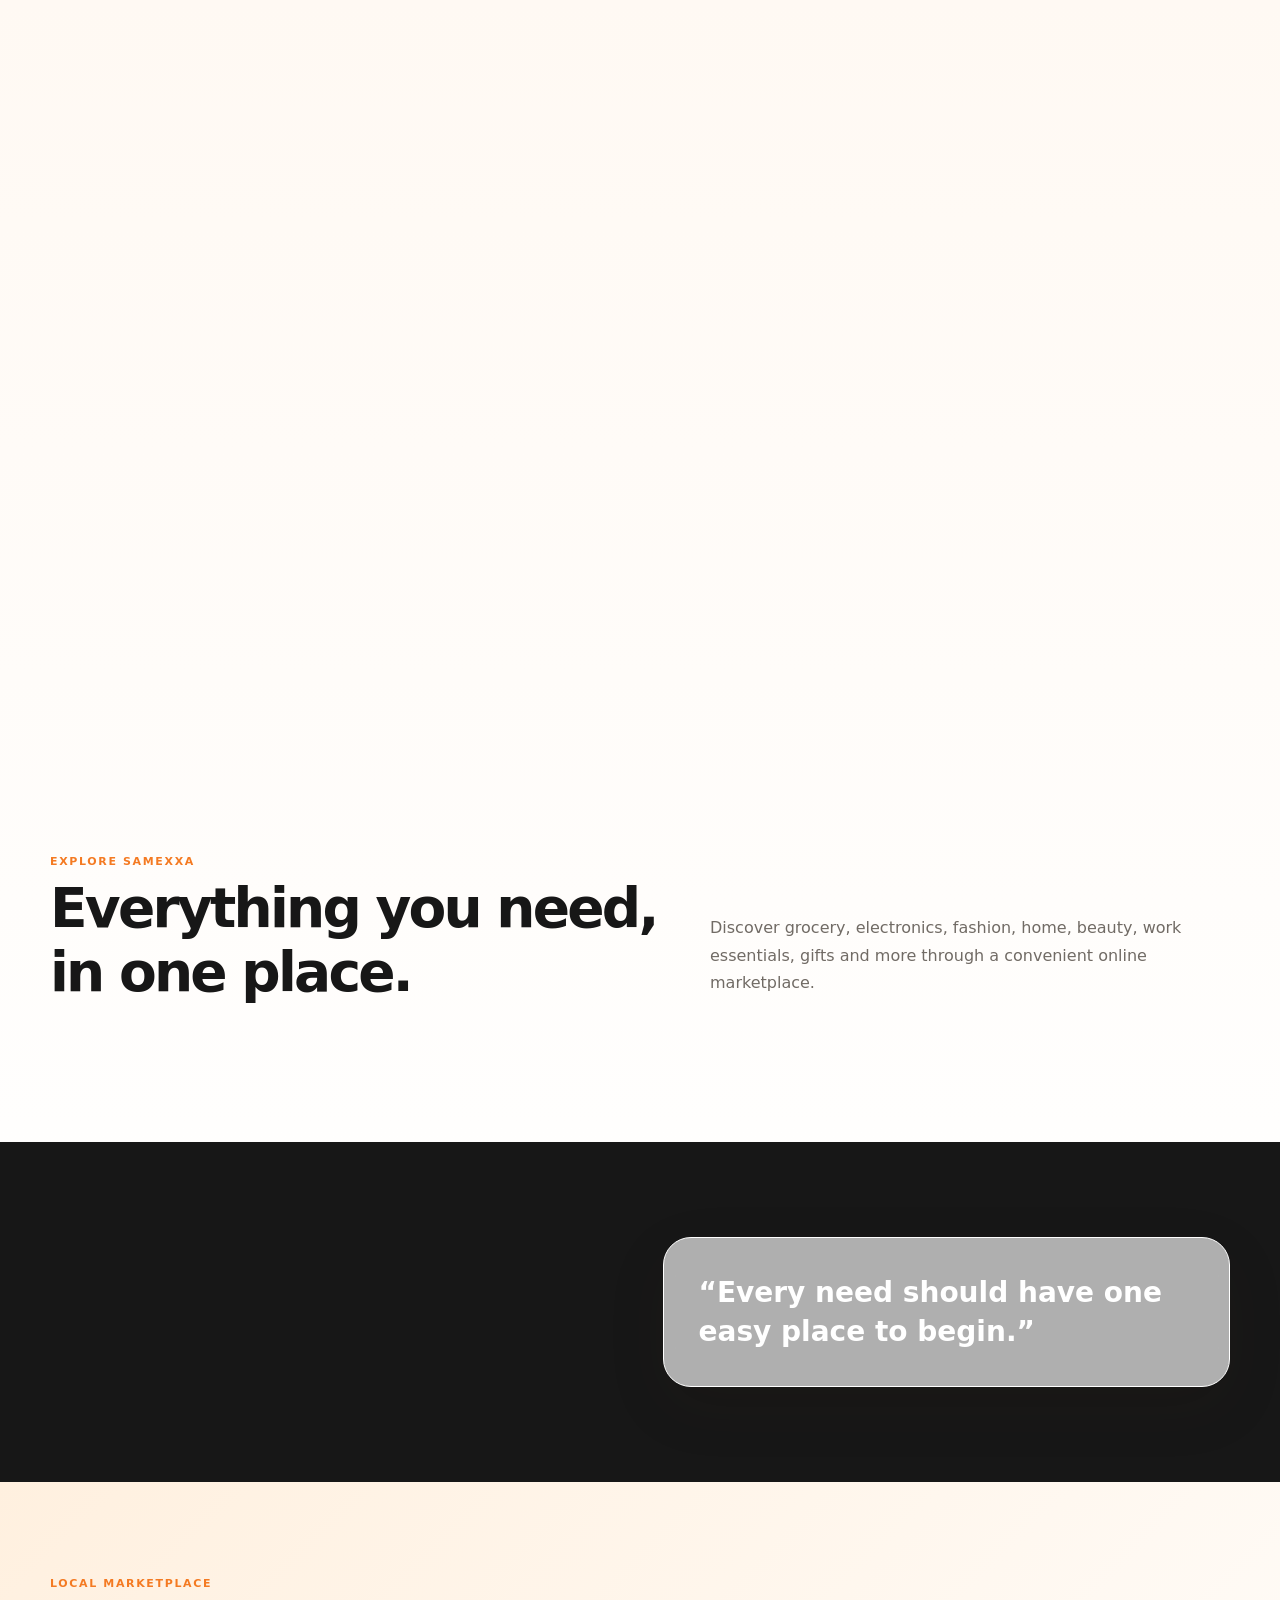
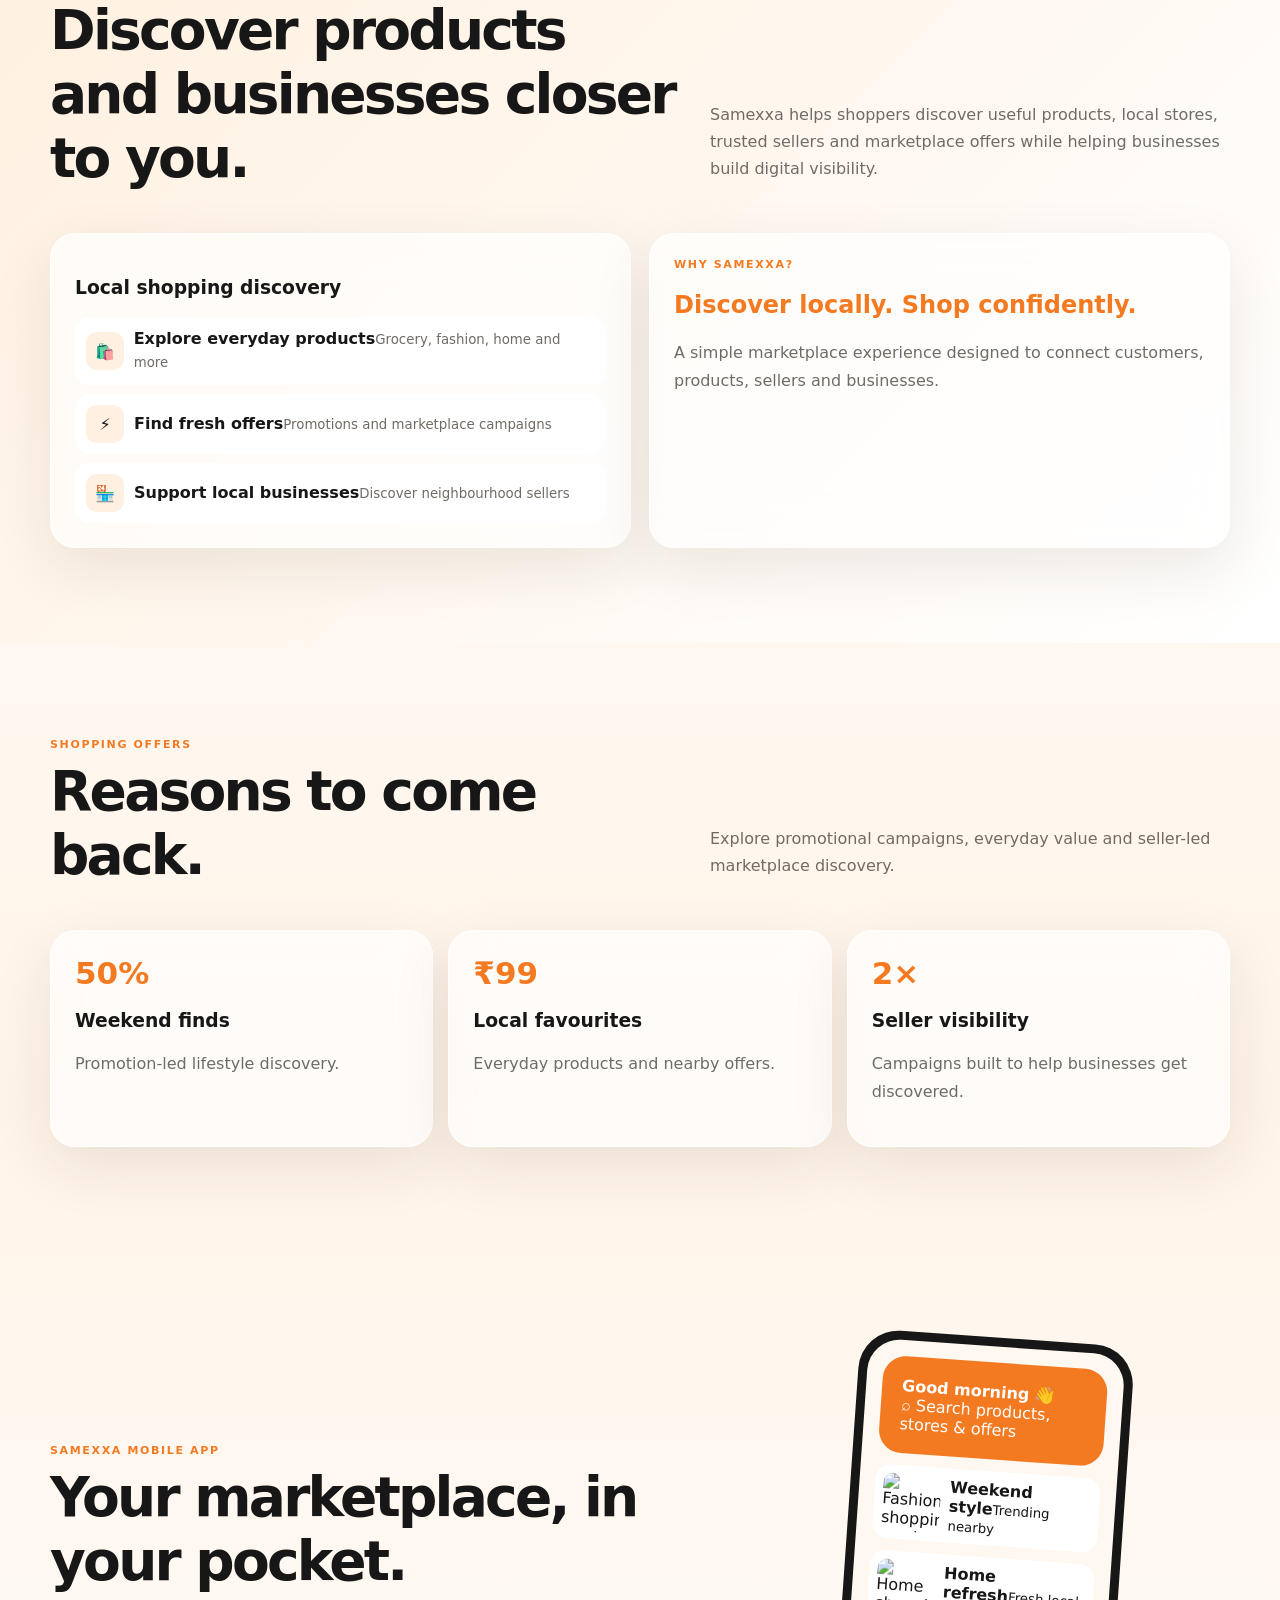
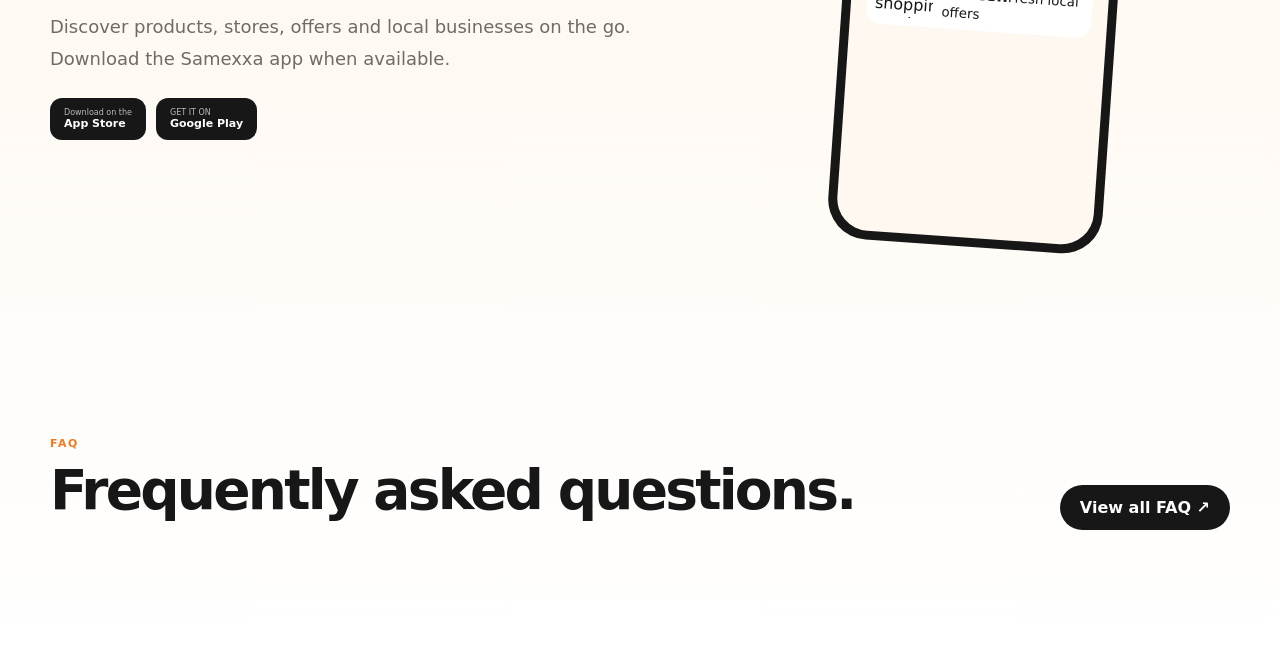
==== commit c061f16e: "Improve homepage SEO content and clean internal links" ====
--- a/index.html
+++ b/index.html
@@ -1 +1,35 @@
-<!doctype html><html lang="en"><head><meta charset="utf-8"><meta name="viewport" content="width=device-width,initial-scale=1,viewport-fit=cover"><meta name="theme-color" content="#f47a22"><title>Samexxa — Every Need, One Samexxa</title><link rel="stylesheet" href="assets/site.css"></head><body data-page="home"><div id="nav"></div><main><section class="hero"><div class="wrap"><div id="banner"></div></div></section><section class="section"><div class="wrap"><div class="head"><div><div class="eyebrow">Explore</div><h2>Everything you need.</h2></div><p>Category highlights built for everyday discovery, local shopping and trusted sellers.</p></div><div class="cards" id="cats"></div></div></section><section class="section story"><div class="wrap story-grid"><div id="aboutPreview"></div><div class="quote glass">“Every need should have one easy place to begin.”</div></div></section><section class="section activity"><div class="wrap"><div class="head"><div><div class="eyebrow">Happening now</div><h2>Samexxa is alive.</h2></div><p>Fresh marketplace activity, promotions and local discovery — designed to keep the experience moving.</p></div><div class="activity-grid"><div class="card glass"><h3>Live discovery</h3><div class="feed"><div class="feed-row"><div class="feed-icon">🛍️</div><div><b>Fashion is trending</b><small class="muted">Fresh discovery</small></div></div><div class="feed-row"><div class="feed-icon">⚡</div><div><b>New offers are appearing</b><small class="muted">Marketplace activity</small></div></div><div class="feed-row"><div class="feed-icon">🏪</div><div><b>Local stores are getting noticed</b><small class="muted">Business activity</small></div></div></div></div><div class="card glass"><div class="eyebrow">Today's signal</div><h2 style="color:var(--o)">Discover locally. Shop confidently.</h2><p class="muted">Samexxa brings shoppers and businesses closer through useful discovery.</p></div></div></div></section><section class="section" id="offers"><div class="wrap"><div class="head"><div><div class="eyebrow">Offers</div><h2>Reasons to come back.</h2></div></div><div class="offers"><div class="card glass offer"><strong>50%</strong><h3>Weekend finds</h3><p class="muted">Promotion-led lifestyle discovery.</p></div><div class="card glass offer"><strong>₹99</strong><h3>Local favourites</h3><p class="muted">Everyday products and nearby offers.</p></div><div class="card glass offer"><strong>2×</strong><h3>Seller visibility</h3><p class="muted">Campaigns built to help businesses get discovered.</p></div></div></div></section><section class="section"><div class="wrap app"><div><div class="eyebrow">Mobile app</div><h2 class="page-title">Samexxa in your pocket.</h2><p class="page-copy">Download the app when available and discover products, stores, offers and local businesses on the go.</p><div class="badges"><a class="badge" href="https://www.apple.com/app-store/" target="_blank"><span>Download on the</span>App Store</a><a class="badge" href="https://play.google.com/store" target="_blank"><span>GET IT ON</span>Google Play</a></div></div><div class="phone"><div class="screen"><div class="screen-head"><b>Good morning 👋</b><div class="screen-search">⌕ Search products, stores & offers</div></div><div class="mock"><img src="https://images.unsplash.com/photo-1542291026-7eec264c27ff?auto=format&fit=crop&w=200&q=80"><div><b>Weekend style</b><small>Trending nearby</small></div></div><div class="mock"><img src="https://images.unsplash.com/photo-1507473885765-e6ed057f782c?auto=format&fit=crop&w=200&q=80"><div><b>Home refresh</b><small>Fresh local offers</small></div></div></div></div></div></section><section class="section"><div class="wrap"><div class="head"><div><div class="eyebrow">FAQ</div><h2>Good to know.</h2></div><a class="pill dark" href="faq.html">View all FAQ ↗</a></div><div class="faq" id="faqPreview"></div></div></section></main><div id="footer"></div><script src="assets/site.js"></script></body></html>+<!doctype html>
+<html lang="en">
+<head>
+<meta charset="utf-8">
+<meta name="viewport" content="width=device-width,initial-scale=1,viewport-fit=cover">
+<meta name="theme-color" content="#f47a22">
+<meta name="description" content="Samexxa brings products, local stores, trusted sellers, offers and everyday shopping together in one modern online marketplace in India.">
+<meta name="keywords" content="Samexxa, online marketplace India, local shopping, local stores, online shopping, trusted sellers, shopping offers, Indian marketplace">
+<meta name="robots" content="index, follow, max-image-preview:large">
+<meta property="og:title" content="Samexxa — Online Marketplace for Everyday Shopping in India">
+<meta property="og:description" content="Discover products, local stores, trusted sellers and fresh offers with Samexxa.">
+<meta property="og:type" content="website">
+<meta property="og:url" content="https://samexxa_web.demoadda.in/">
+<meta property="og:image" content="https://samexxa_web.demoadda.in/assets/samexxa-logo.jpg">
+<link rel="canonical" href="https://samexxa_web.demoadda.in/">
+<link rel="icon" href="assets/samexxa-icon.png">
+<title>Samexxa — Online Marketplace for Everyday Shopping in India</title>
+<link rel="stylesheet" href="assets/site.css">
+<script type="application/ld+json">{"@context":"https://schema.org","@type":"WebSite","name":"Samexxa","url":"https://samexxa_web.demoadda.in/","description":"Online marketplace connecting shoppers, local businesses and trusted sellers.","potentialAction":{"@type":"SearchAction","target":"https://samexxa_web.demoadda.in/?q={search_term_string}","query-input":"required name=search_term_string"}}</script>
+</head>
+<body data-page="home">
+<div id="nav"></div>
+<main>
+<section class="hero"><div class="wrap"><div id="banner"></div></div></section>
+<section class="section" id="categories"><div class="wrap"><div class="head"><div><div class="eyebrow">Explore Samexxa</div><h2>Everything you need, in one place.</h2></div><p>Discover grocery, electronics, fashion, home, beauty, work essentials, gifts and more through a convenient online marketplace.</p></div><div class="cards" id="cats"></div></div></section>
+<section class="section story"><div class="wrap story-grid"><div id="aboutPreview"></div><div class="quote glass">“Every need should have one easy place to begin.”</div></div></section>
+<section class="section activity"><div class="wrap"><div class="head"><div><div class="eyebrow">Local marketplace</div><h2>Discover products and businesses closer to you.</h2></div><p>Samexxa helps shoppers discover useful products, local stores, trusted sellers and marketplace offers while helping businesses build digital visibility.</p></div><div class="activity-grid"><div class="card glass"><h3>Local shopping discovery</h3><div class="feed"><div class="feed-row"><div class="feed-icon">🛍️</div><div><b>Explore everyday products</b><small class="muted">Grocery, fashion, home and more</small></div></div><div class="feed-row"><div class="feed-icon">⚡</div><div><b>Find fresh offers</b><small class="muted">Promotions and marketplace campaigns</small></div></div><div class="feed-row"><div class="feed-icon">🏪</div><div><b>Support local businesses</b><small class="muted">Discover neighbourhood sellers</small></div></div></div></div><div class="card glass"><div class="eyebrow">Why Samexxa?</div><h2 style="color:var(--o)">Discover locally. Shop confidently.</h2><p class="muted">A simple marketplace experience designed to connect customers, products, sellers and businesses.</p></div></div></div></section>
+<section class="section" id="offers"><div class="wrap"><div class="head"><div><div class="eyebrow">Shopping offers</div><h2>Reasons to come back.</h2></div><p>Explore promotional campaigns, everyday value and seller-led marketplace discovery.</p></div><div class="offers"><div class="card glass offer"><strong>50%</strong><h3>Weekend finds</h3><p class="muted">Promotion-led lifestyle discovery.</p></div><div class="card glass offer"><strong>₹99</strong><h3>Local favourites</h3><p class="muted">Everyday products and nearby offers.</p></div><div class="card glass offer"><strong>2×</strong><h3>Seller visibility</h3><p class="muted">Campaigns built to help businesses get discovered.</p></div></div></div></section>
+<section class="section"><div class="wrap app"><div><div class="eyebrow">Samexxa mobile app</div><h2 class="page-title">Your marketplace, in your pocket.</h2><p class="page-copy">Discover products, stores, offers and local businesses on the go. Download the Samexxa app when available.</p><div class="badges"><a class="badge" href="https://www.apple.com/app-store/" target="_blank" rel="noopener"><span>Download on the</span>App Store</a><a class="badge" href="https://play.google.com/store" target="_blank" rel="noopener"><span>GET IT ON</span>Google Play</a></div></div><div class="phone"><div class="screen"><div class="screen-head"><b>Good morning 👋</b><div class="screen-search">⌕ Search products, stores & offers</div></div><div class="mock"><img src="https://images.unsplash.com/photo-1542291026-7eec264c27ff?auto=format&fit=crop&w=200&q=80" alt="Fashion shopping inspiration"><div><b>Weekend style</b><small>Trending nearby</small></div></div><div class="mock"><img src="https://images.unsplash.com/photo-1507473885765-e6ed057f782c?auto=format&fit=crop&w=200&q=80" alt="Home shopping inspiration"><div><b>Home refresh</b><small>Fresh local offers</small></div></div></div></div></div></section>
+<section class="section"><div class="wrap"><div class="head"><div><div class="eyebrow">FAQ</div><h2>Frequently asked questions.</h2></div><a class="pill dark" href="/faq">View all FAQ ↗</a></div><div class="faq" id="faqPreview"></div></div></section>
+</main>
+<div id="footer"></div>
+<script src="assets/site.js"></script>
+</body>
+</html>
--- a/assets/site.css
+++ b/assets/site.css
@@ -1,4 +1,4 @@
-:root{--o:#f47a22;--ink:#171717;--muted:#716b65;--bg:#fff9f3;--glass:#ffffffa8;--line:#ffffff;--shadow:0 20px 60px #371e0818}*{box-sizing:border-box}html{scroll-behavior:smooth}body{margin:0;font-family:Inter,system-ui,-apple-system,Segoe UI,sans-serif;color:var(--ink);background:linear-gradient(180deg,#fff9f3,#fff 35%,#fff4e9 70%,#fff);overflow-x:hidden}a{text-decoration:none;color:inherit}.wrap{width:min(1180px,calc(100% - 32px));margin:auto}.glass{background:var(--glass);border:1px solid var(--line);box-shadow:var(--shadow);backdrop-filter:blur(22px);-webkit-backdrop-filter:blur(22px)}.nav{position:fixed;top:12px;left:12px;right:12px;z-index:99;height:68px;border-radius:22px;padding:7px 14px;display:flex;align-items:center}.logo{height:52px;max-width:200px;width:auto;object-fit:contain;display:block;border-radius:9px}.links{margin-left:auto;display:flex;align-items:center;gap:20px;font-size:13px;font-weight:800}.links a{opacity:.78}.links a:hover{color:var(--o);opacity:1}.menu{display:none;margin-left:auto;border:0;background:none;font-size:26px;cursor:pointer}.pill{display:inline-flex;align-items:center;justify-content:center;border:0;border-radius:999px;padding:13px 20px;font-weight:800;cursor:pointer}.orange{background:var(--o);color:#fff}.dark{background:#171717;color:#fff}.hero{padding:150px 0 80px;min-height:760px}.hero-grid{display:grid;grid-template-columns:1.05fr .95fr;gap:55px;align-items:center}.eyebrow{text-transform:uppercase;letter-spacing:.15em;font-size:11px;color:var(--o);font-weight:900}.hero h1{font-size:clamp(45px,7vw,82px);line-height:1.02;letter-spacing:-.055em;margin:16px 0}.hero h1 span{color:var(--o)}.lead,.page-copy{color:var(--muted);line-height:1.8;font-size:18px}.search{margin-top:26px;padding:7px 7px 7px 18px;border-radius:18px;display:flex}.search input{flex:1;min-width:0;border:0;outline:0;background:none;font-size:15px}.actions{display:flex;gap:10px;flex-wrap:wrap;margin-top:15px}.visual{min-height:480px;display:grid;place-items:center;position:relative}.logo-card{padding:30px;border-radius:42px;display:grid;place-items:center;min-height:420px;width:100%;background:linear-gradient(145deg,#ffffffdc,#ffe2c7aa)}.real-logo{width:min(85%,390px);border-radius:25px}.float{position:absolute;padding:12px 15px;border-radius:17px;font-size:11px;font-weight:800}.f1{top:15px;left:0}.f2{right:0;top:110px}.f3{left:0;bottom:20px}.f4{right:15px;bottom:45px}.section{padding:95px 0}.head{display:flex;justify-content:space-between;align-items:end;gap:30px;margin-bottom:35px}.head h2,.page-title{font-size:clamp(34px,5vw,55px);letter-spacing:-.05em;margin:8px 0}.head p{max-width:520px;color:var(--muted);line-height:1.7}.story{background:#171717;color:#fff}.story-grid{display:grid;grid-template-columns:1fr 1fr;gap:45px;align-items:center}.story p{color:#c9c2ba;line-height:1.8}.quote{padding:35px;border-radius:28px;font-size:28px;line-height:1.4;font-weight:800}.cards{display:grid;grid-template-columns:repeat(4,1fr);gap:15px}.card{padding:24px;border-radius:25px}.cat{min-height:160px}.cat:nth-child(1){background:#fff0e3}.cat:nth-child(2){background:#fff6cf}.cat:nth-child(3){background:#ffe6ee}.cat:nth-child(4){background:#e9f5ed}.cat:nth-child(5){background:#eeeaff}.cat:nth-child(6){background:#e8f2ff}.cat:nth-child(7){background:#fff0d8}.cat:nth-child(8){background:#edf0e8}.cat i{font-size:32px;font-style:normal}.cat h3{margin:20px 0 5px}.muted{color:var(--muted);line-height:1.75}.activity{background:linear-gradient(135deg,#fff0df,#fff)}.activity-grid{display:grid;grid-template-columns:1fr 1fr;gap:18px}.feed{display:grid;gap:9px}.feed-row{display:flex;gap:10px;align-items:center;padding:10px;border-radius:15px;background:#fff;border:1px solid #fff}.feed-icon{width:38px;height:38px;display:grid;place-items:center;background:#fff0e2;border-radius:11px}.offers,.testimonials{display:grid;grid-template-columns:repeat(3,1fr);gap:15px}.offer strong{font-size:31px;color:var(--o)}.offer{min-height:190px}.steps{display:grid;grid-template-columns:repeat(4,1fr);gap:15px}.step .num{color:var(--o);font-size:11px;font-weight:900}.business{padding:60px;border-radius:35px;background:linear-gradient(120deg,#f47a22,#ff9d48);color:#fff}.business p{color:#fff8f1;max-width:620px;line-height:1.8}.app{display:grid;grid-template-columns:1fr .8fr;gap:55px;align-items:center}.phone{width:275px;height:510px;background:#171717;border-radius:40px;padding:9px;margin:auto;transform:rotate(4deg)}.screen{height:100%;background:#fff8f1;border-radius:32px;padding:16px;overflow:hidden}.screen-head{background:var(--o);color:#fff;padding:20px;border-radius:23px}.mock{background:#fff;padding:8px;border-radius:15px;display:flex;gap:9px;align-items:center;margin-top:12px}.mock img{width:58px;height:58px;object-fit:cover;border-radius:10px}.badges{display:flex;gap:10px;flex-wrap:wrap;margin-top:22px}.badge{background:#171717;color:#fff;border-radius:12px;padding:10px 14px;font-size:11px;font-weight:800}.badge span{display:block;font-size:8px;font-weight:500;color:#bbb}.faq{max-width:850px;margin:auto}.faq details{padding:20px 0;border-bottom:1px solid #17171718}.faq summary{font-weight:800;cursor:pointer}.faq p{color:var(--muted);line-height:1.7}.page{padding:145px 0 90px;min-height:70vh}.page-panel{padding:38px;border-radius:30px;max-width:900px}.form{display:grid;gap:14px;max-width:800px}.form input,.form textarea,.admin input,.admin textarea,.admin select{width:100%;padding:14px 15px;border:1px solid #17171712;border-radius:14px;background:#fff;outline:none;font:inherit}.form textarea,.admin textarea{min-height:150px;resize:vertical}.social{display:flex;gap:10px;flex-wrap:wrap}.social a{width:42px;height:42px;border-radius:50%;display:grid;place-items:center;background:#fff;color:var(--o);font-weight:900}.banner{min-height:430px;border-radius:38px;padding:55px;display:flex;align-items:end;background:linear-gradient(120deg,#171717,#3a2417);color:#fff;position:relative;overflow:hidden}.banner:after{content:'';position:absolute;width:380px;height:380px;border-radius:50%;right:-130px;top:-140px;background:#f47a22;opacity:.55;filter:blur(12px)}.banner-content{position:relative;z-index:1;max-width:700px}.dots{display:flex;gap:7px;margin-top:20px}.dot{width:7px;height:7px;border-radius:50%;background:#fff6}.dot.active{background:var(--o);width:22px;border-radius:99px}footer{background:#171717;color:#fff;padding:60px 0 25px}.foot{display:grid;grid-template-columns:1.5fr repeat(3,1fr);gap:30px}.footbrand{font-size:26px;font-weight:900;color:var(--o)}footer a,footer p{color:#aaa;font-size:13px;line-height:1.8}.bottom{border-top:1px solid #fff2;margin-top:40px;padding-top:18px;color:#777;font-size:11px}.admin{padding:110px 0 60px}.admin-grid{display:grid;grid-template-columns:220px 1fr;gap:20px}.side,.editor{padding:22px;border-radius:22px}.side button{display:block;width:100%;padding:12px;margin:5px 0;border:0;border-radius:12px;background:#fff;text-align:left;cursor:pointer;font-weight:700}.side button.active{background:var(--o);color:#fff}.editor h2{margin-top:0}.row{display:grid;grid-template-columns:1fr 1fr;gap:12px}.banner-item{border:1px solid #17171712;border-radius:16px;padding:15px;margin:10px 0}.enquiry{padding:15px;border-radius:15px;background:#fff;margin:10px 0;border-left:4px solid var(--o)}
+:root{--o:#f47a22;--ink:#171717;--muted:#716b65;--bg:#fff9f3;--glass:#ffffffa8;--line:#ffffff;--shadow:0 20px 60px #371e0818}*{box-sizing:border-box}html{scroll-behavior:smooth}body{margin:0;font-family:Inter,system-ui,-apple-system,Segoe UI,sans-serif;color:var(--ink);background:linear-gradient(180deg,#fff9f3,#fff 35%,#fff4e9 70%,#fff);overflow-x:hidden}a{text-decoration:none;color:inherit}.wrap{width:min(1180px,calc(100% - 32px));margin:auto}.glass{background:var(--glass);border:1px solid var(--line);box-shadow:var(--shadow);backdrop-filter:blur(22px);-webkit-backdrop-filter:blur(22px)}.nav{position:fixed;top:12px;left:12px;right:12px;z-index:99;height:68px;border-radius:22px;padding:7px 14px;display:flex;align-items:center}.logo{height:52px;max-width:200px;width:auto;object-fit:contain;display:block;border-radius:9px}.links{margin-left:auto;display:flex;align-items:center;gap:20px;font-size:13px;font-weight:800}.links a{opacity:.78}.links a:hover{color:var(--o);opacity:1}.menu{display:none;margin-left:auto;border:0;background:none;font-size:26px;cursor:pointer}.pill{display:inline-flex;align-items:center;justify-content:center;border:0;border-radius:999px;padding:13px 20px;font-weight:800;cursor:pointer}.orange{background:var(--o);color:#fff}.dark{background:#171717;color:#fff}.hero{padding:150px 0 80px;min-height:760px}.hero-grid{display:grid;grid-template-columns:1.05fr .95fr;gap:55px;align-items:center}.eyebrow{text-transform:uppercase;letter-spacing:.15em;font-size:11px;color:var(--o);font-weight:900}.hero h1{font-size:clamp(45px,7vw,82px);line-height:1.02;letter-spacing:-.055em;margin:16px 0}.hero h1 span{color:var(--o)}.lead,.page-copy{color:var(--muted);line-height:1.8;font-size:18px}.search{margin-top:26px;padding:7px 7px 7px 18px;border-radius:18px;display:flex}.search input{flex:1;min-width:0;border:0;outline:0;background:none;font-size:15px}.actions{display:flex;gap:10px;flex-wrap:wrap;margin-top:15px}.visual{min-height:480px;display:grid;place-items:center;position:relative}.logo-card{padding:30px;border-radius:42px;display:grid;place-items:center;min-height:420px;width:100%;background:linear-gradient(145deg,#ffffffdc,#ffe2c7aa)}.real-logo{width:min(85%,390px);border-radius:25px}.float{position:absolute;padding:12px 15px;border-radius:17px;font-size:11px;font-weight:800}.f1{top:15px;left:0}.f2{right:0;top:110px}.f3{left:0;bottom:20px}.f4{right:15px;bottom:45px}.section{padding:95px 0}.head{display:flex;justify-content:space-between;align-items:end;gap:30px;margin-bottom:35px}.head h2,.page-title{font-size:clamp(34px,5vw,55px);letter-spacing:-.05em;margin:8px 0}.head p{max-width:520px;color:var(--muted);line-height:1.7}.story{background:#171717;color:#fff}.story-grid{display:grid;grid-template-columns:1fr 1fr;gap:45px;align-items:center}.story p{color:#c9c2ba;line-height:1.8}.quote{padding:35px;border-radius:28px;font-size:28px;line-height:1.4;font-weight:800}.cards{display:grid;grid-template-columns:repeat(4,1fr);gap:15px}.card{padding:24px;border-radius:25px}.cat{min-height:160px}.cat:nth-child(1){background:#fff0e3}.cat:nth-child(2){background:#fff6cf}.cat:nth-child(3){background:#ffe6ee}.cat:nth-child(4){background:#e9f5ed}.cat:nth-child(5){background:#eeeaff}.cat:nth-child(6){background:#e8f2ff}.cat:nth-child(7){background:#fff0d8}.cat:nth-child(8){background:#edf0e8}.cat i{font-size:32px;font-style:normal}.cat h3{margin:20px 0 5px}.muted{color:var(--muted);line-height:1.75}.activity{background:linear-gradient(135deg,#fff0df,#fff)}.activity-grid{display:grid;grid-template-columns:1fr 1fr;gap:18px}.feed{display:grid;gap:9px}.feed-row{display:flex;gap:10px;align-items:center;padding:10px;border-radius:15px;background:#fff;border:1px solid #fff}.feed-icon{width:38px;height:38px;display:grid;place-items:center;background:#fff0e2;border-radius:11px}.offers,.testimonials{display:grid;grid-template-columns:repeat(3,1fr);gap:15px}.offer strong{font-size:31px;color:var(--o)}.offer{min-height:190px}.steps{display:grid;grid-template-columns:repeat(4,1fr);gap:15px}.step .num{color:var(--o);font-size:11px;font-weight:900}.business{padding:60px;border-radius:35px;background:linear-gradient(120deg,#f47a22,#ff9d48);color:#fff}.business p{color:#fff8f1;max-width:620px;line-height:1.8}.app{display:grid;grid-template-columns:1fr .8fr;gap:55px;align-items:center}.phone{width:275px;height:510px;background:#171717;border-radius:40px;padding:9px;margin:auto;transform:rotate(4deg)}.screen{height:100%;background:#fff8f1;border-radius:32px;padding:16px;overflow:hidden}.screen-head{background:var(--o);color:#fff;padding:20px;border-radius:23px}.mock{background:#fff;padding:8px;border-radius:15px;display:flex;gap:9px;align-items:center;margin-top:12px}.mock img{width:58px;height:58px;object-fit:cover;border-radius:10px}.badges{display:flex;gap:10px;flex-wrap:wrap;margin-top:22px}.badge{background:#171717;color:#fff;border-radius:12px;padding:10px 14px;font-size:11px;font-weight:800}.badge span{display:block;font-size:8px;font-weight:500;color:#bbb}.faq{max-width:850px;margin:auto}.faq details{padding:20px 0;border-bottom:1px solid #17171718}.faq summary{font-weight:800;cursor:pointer}.faq p{color:var(--muted);line-height:1.7}.page{padding:145px 0 90px;min-height:70vh}.page-panel{padding:38px;border-radius:30px;max-width:900px}.form{display:grid;gap:14px;max-width:800px}.form input,.form textarea,.admin input,.admin textarea,.admin select{width:100%;padding:14px 15px;border:1px solid #17171712;border-radius:14px;background:#fff;outline:none;font:inherit}.form textarea,.admin textarea{min-height:150px;resize:vertical}.social{display:flex;gap:10px;flex-wrap:wrap}.social a{width:42px;height:42px;border-radius:50%;display:grid;place-items:center;background:#fff;color:var(--o);font-weight:900}.banner{min-height:430px;border-radius:38px;padding:55px;display:flex;align-items:end;background:linear-gradient(120deg,#171717,#3a2417);color:#fff;position:relative;overflow:hidden}.banner-slide{display:none}.banner-slide.active{display:flex}.banner-content{position:relative;z-index:1;max-width:700px}.dots{display:flex;gap:7px;margin-top:20px}.dot{width:7px;height:7px;border:0;border-radius:50%;background:#ddd}.dot.active{background:var(--o);width:22px;border-radius:99px}footer{background:#171717;color:#fff;padding:60px 0 25px}.foot{display:grid;grid-template-columns:1.5fr repeat(3,1fr);gap:30px}.footbrand{font-size:26px;font-weight:900;color:var(--o)}footer a,footer p{color:#aaa;font-size:13px;line-height:1.8}.bottom{border-top:1px solid #fff2;margin-top:40px;padding-top:18px;color:#777;font-size:11px}.admin{padding:110px 0 60px}.admin-grid{display:grid;grid-template-columns:220px 1fr;gap:20px}.side,.editor{padding:22px;border-radius:22px}.side button{display:block;width:100%;padding:12px;margin:5px 0;border:0;border-radius:12px;background:#fff;text-align:left;cursor:pointer;font-weight:700}.side button.active{background:var(--o);color:#fff}.editor h2{margin-top:0}.row{display:grid;grid-template-columns:1fr 1fr;gap:12px}.banner-item{border:1px solid #17171712;border-radius:16px;padding:15px;margin:10px 0}.enquiry{padding:15px;border-radius:15px;background:#fff;margin:10px 0;border-left:4px solid var(--o)}
 @media(max-width:900px){.links{display:none;position:absolute;top:74px;left:0;right:0;padding:14px;flex-direction:column;align-items:stretch;background:#fffffff7;border-radius:20px;box-shadow:var(--shadow)}.links.mobile-open{display:flex}.links a{padding:12px}.menu{display:block}.hero-grid,.story-grid,.activity-grid,.app{grid-template-columns:1fr}.visual{order:-1;min-height:360px}.cards{grid-template-columns:repeat(2,1fr)}.offers,.testimonials{grid-template-columns:1fr 1fr}.steps{grid-template-columns:1fr 1fr}.admin-grid{grid-template-columns:1fr}.side{display:flex;gap:7px;overflow:auto}.side button{min-width:max-content}.foot{grid-template-columns:1fr 1fr}}
 @media(max-width:600px){.wrap{width:calc(100% - 24px)}.nav{left:8px;right:8px;height:60px}.logo{height:43px;max-width:170px}.hero{padding:105px 0 55px}.hero h1{font-size:clamp(42px,13vw,54px)}.lead{font-size:16px}.search{padding-left:12px}.search .pill{padding:11px 14px}.actions .pill{width:100%}.visual{min-height:310px}.logo-card{min-height:300px;padding:18px;border-radius:28px}.real-logo{width:86%}.float{font-size:8px;padding:9px 10px}.f2{top:70px}.section{padding:70px 0}.head{display:block}.head h2,.page-title{font-size:clamp(32px,10vw,44px)}.cards,.offers,.testimonials,.steps{grid-template-columns:1fr}.business{padding:38px 23px;border-radius:27px}.business h2{font-size:38px}.phone{transform:none;width:min(275px,88vw)}.badges{display:grid;grid-template-columns:1fr}.badge{text-align:center}.foot{grid-template-columns:1fr 1fr}.banner{min-height:500px;padding:30px;border-radius:28px}.page{padding-top:105px}.page-panel{padding:24px}.row{grid-template-columns:1fr}.admin{padding-top:95px}}
 @media(prefers-reduced-motion:reduce){html{scroll-behavior:auto}}
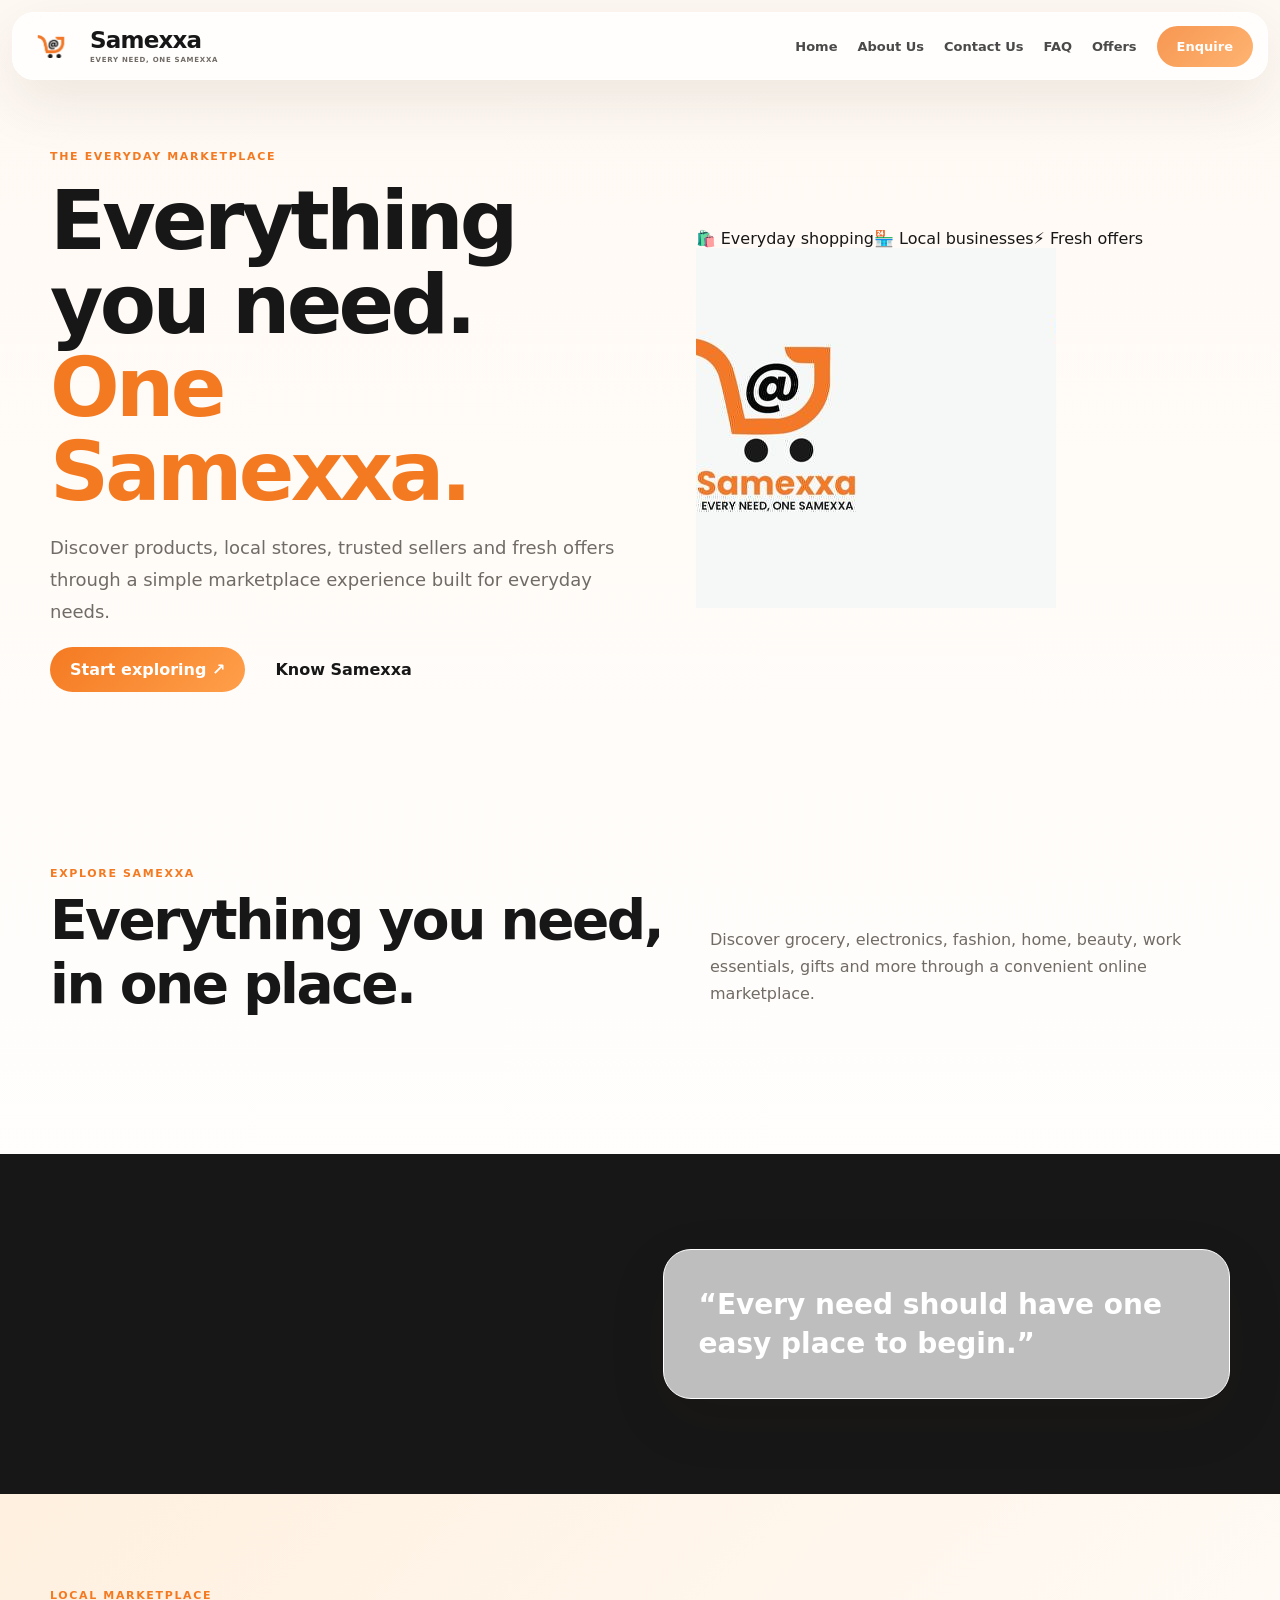
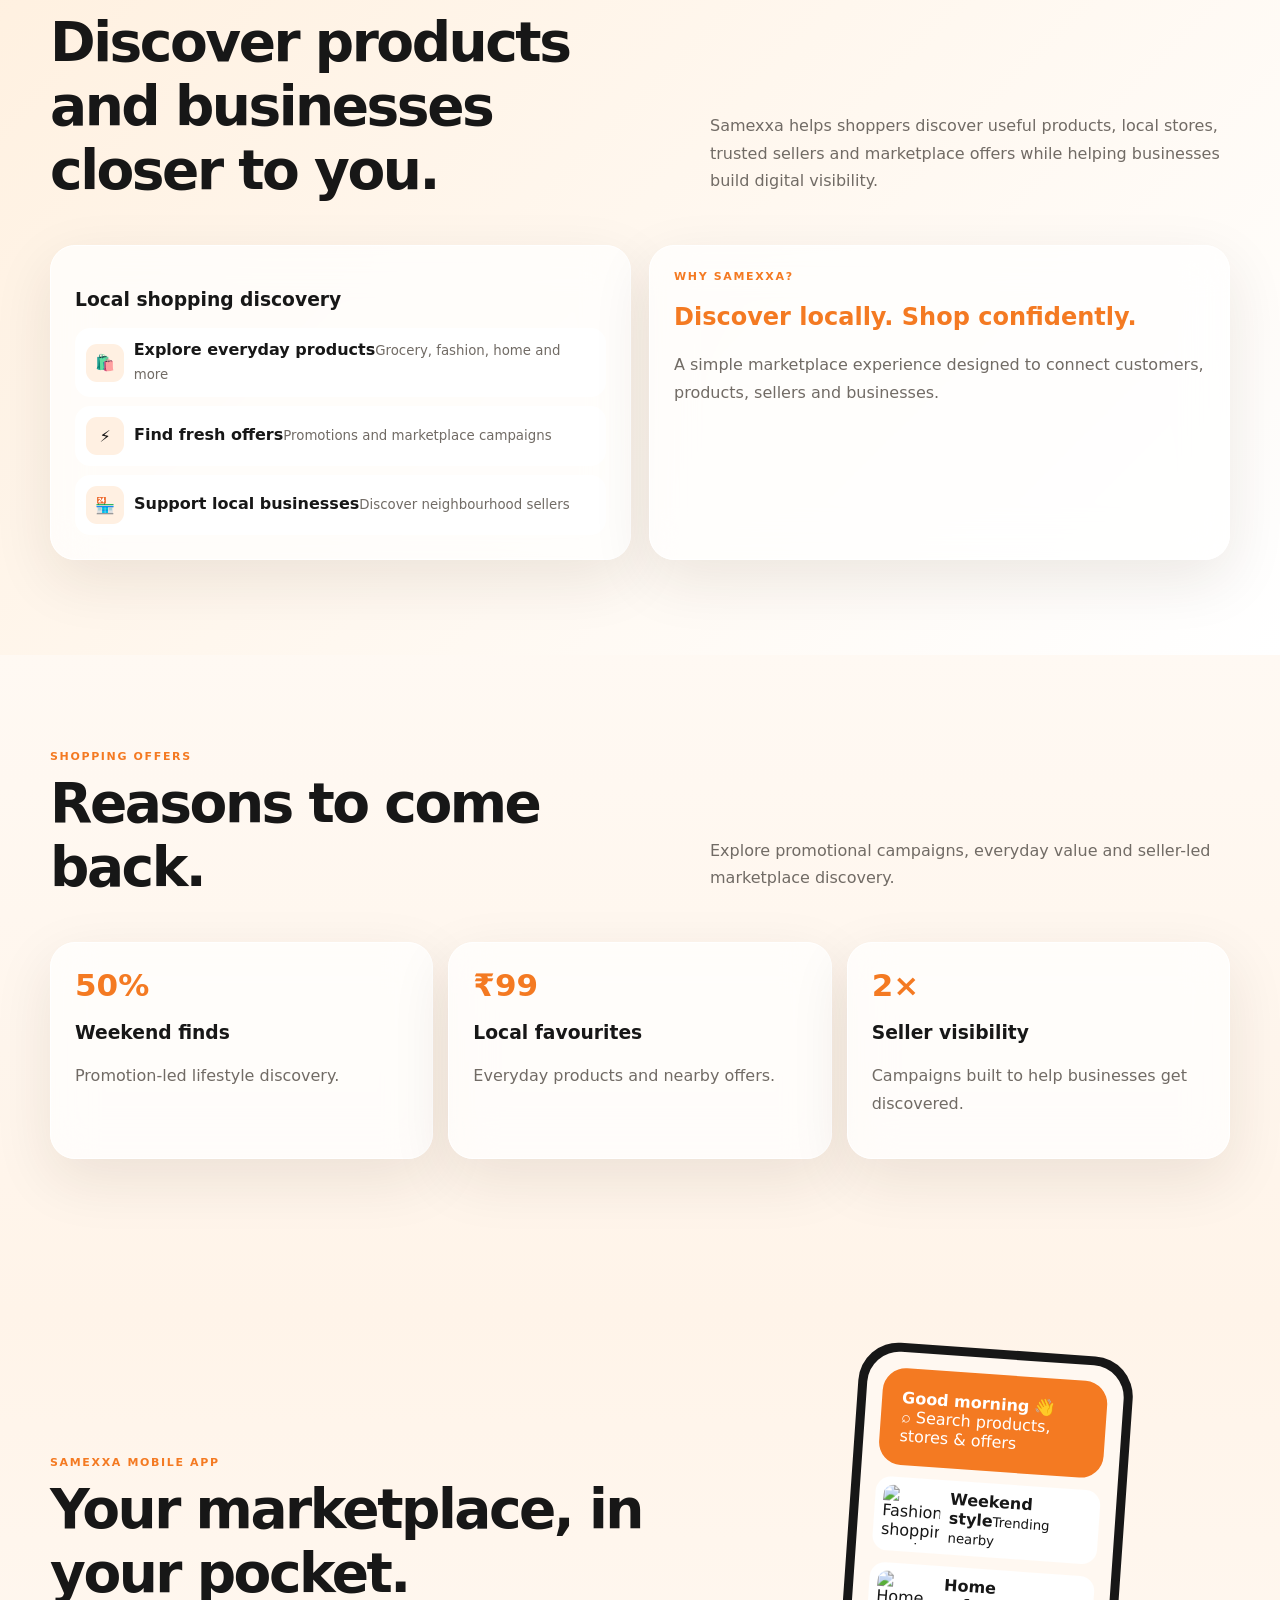
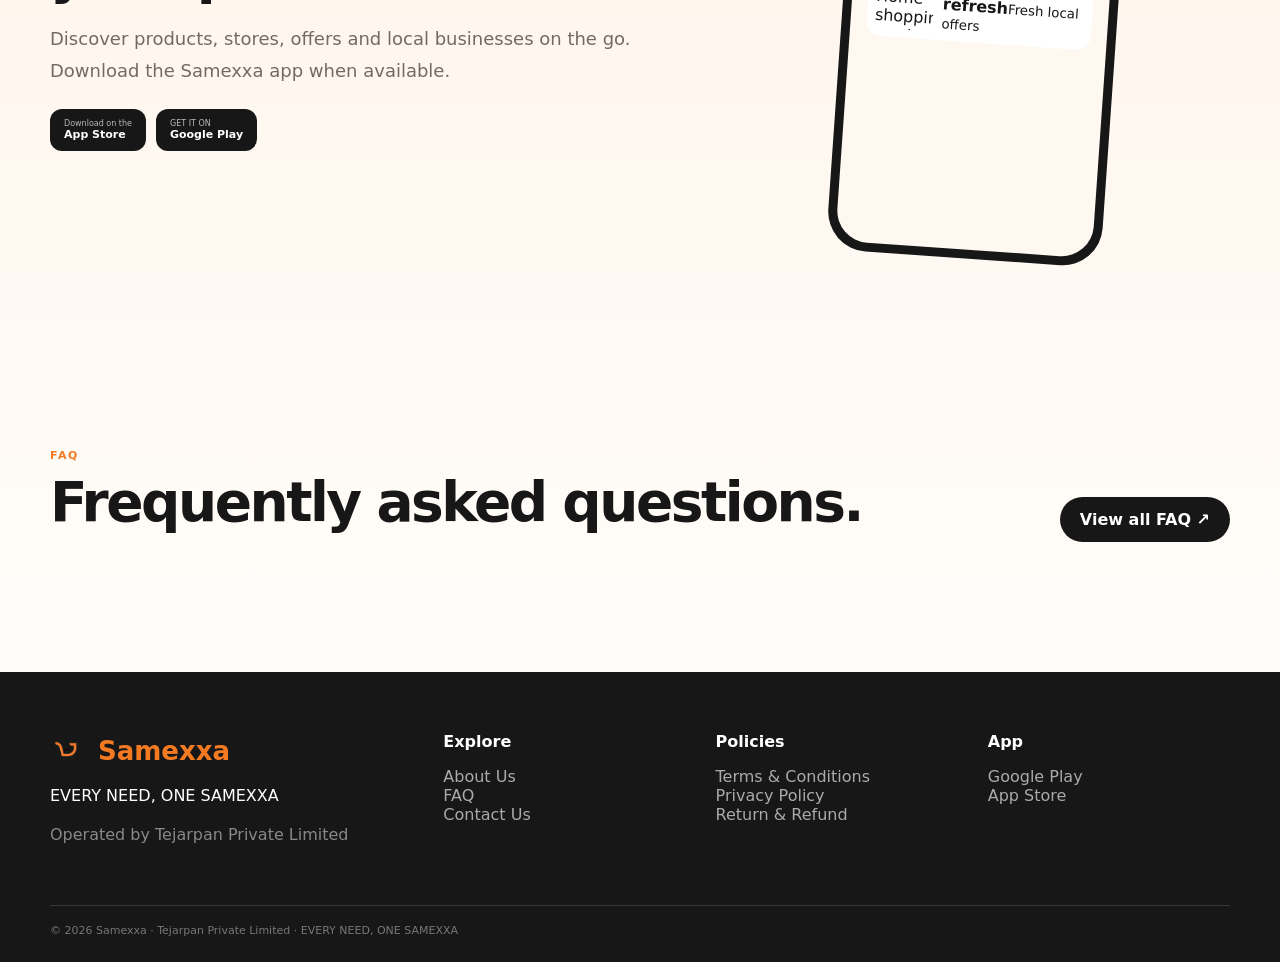
==== commit a8630379: "Copy index2 hero section to main homepage" ====
--- a/index.html
+++ b/index.html
@@ -21,7 +21,7 @@
 <body data-page="home">
 <div id="nav"></div>
 <main>
-<section class="hero"><div class="wrap"><div id="banner"></div></div></section>
+<section class="hero"><div class="wrap hero-grid"><div><div class="eyebrow">The everyday marketplace</div><h1>Everything you need.<br><span>One Samexxa.</span></h1><p class="lead">Discover products, local stores, trusted sellers and fresh offers through a simple marketplace experience built for everyday needs.</p><div class="actions"><a class="pill orange" href="#categories">Start exploring ↗</a><a class="pill" href="/about">Know Samexxa</a></div></div><div class="hero-card"><span class="hero-tag hero-t1">🛍️ Everyday shopping</span><span class="hero-tag hero-t2">🏪 Local businesses</span><span class="hero-tag hero-t3">⚡ Fresh offers</span><img class="hero-logo" src="assets/samexxa-logo.jpg" alt="Samexxa logo"></div></div></section>
 <section class="section" id="categories"><div class="wrap"><div class="head"><div><div class="eyebrow">Explore Samexxa</div><h2>Everything you need, in one place.</h2></div><p>Discover grocery, electronics, fashion, home, beauty, work essentials, gifts and more through a convenient online marketplace.</p></div><div class="cards" id="cats"></div></div></section>
 <section class="section story"><div class="wrap story-grid"><div id="aboutPreview"></div><div class="quote glass">“Every need should have one easy place to begin.”</div></div></section>
 <section class="section activity"><div class="wrap"><div class="head"><div><div class="eyebrow">Local marketplace</div><h2>Discover products and businesses closer to you.</h2></div><p>Samexxa helps shoppers discover useful products, local stores, trusted sellers and marketplace offers while helping businesses build digital visibility.</p></div><div class="activity-grid"><div class="card glass"><h3>Local shopping discovery</h3><div class="feed"><div class="feed-row"><div class="feed-icon">🛍️</div><div><b>Explore everyday products</b><small class="muted">Grocery, fashion, home and more</small></div></div><div class="feed-row"><div class="feed-icon">⚡</div><div><b>Find fresh offers</b><small class="muted">Promotions and marketplace campaigns</small></div></div><div class="feed-row"><div class="feed-icon">🏪</div><div><b>Support local businesses</b><small class="muted">Discover neighbourhood sellers</small></div></div></div></div><div class="card glass"><div class="eyebrow">Why Samexxa?</div><h2 style="color:var(--o)">Discover locally. Shop confidently.</h2><p class="muted">A simple marketplace experience designed to connect customers, products, sellers and businesses.</p></div></div></div></section>
--- a/assets/site.css
+++ b/assets/site.css
@@ -1,4 +1 @@
-:root{--o:#f47a22;--ink:#171717;--muted:#716b65;--bg:#fff9f3;--glass:#ffffffa8;--line:#ffffff;--shadow:0 20px 60px #371e0818}*{box-sizing:border-box}html{scroll-behavior:smooth}body{margin:0;font-family:Inter,system-ui,-apple-system,Segoe UI,sans-serif;color:var(--ink);background:linear-gradient(180deg,#fff9f3,#fff 35%,#fff4e9 70%,#fff);overflow-x:hidden}a{text-decoration:none;color:inherit}.wrap{width:min(1180px,calc(100% - 32px));margin:auto}.glass{background:var(--glass);border:1px solid var(--line);box-shadow:var(--shadow);backdrop-filter:blur(22px);-webkit-backdrop-filter:blur(22px)}.nav{position:fixed;top:12px;left:12px;right:12px;z-index:99;height:68px;border-radius:22px;padding:7px 14px;display:flex;align-items:center}.logo{height:52px;max-width:200px;width:auto;object-fit:contain;display:block;border-radius:9px}.links{margin-left:auto;display:flex;align-items:center;gap:20px;font-size:13px;font-weight:800}.links a{opacity:.78}.links a:hover{color:var(--o);opacity:1}.menu{display:none;margin-left:auto;border:0;background:none;font-size:26px;cursor:pointer}.pill{display:inline-flex;align-items:center;justify-content:center;border:0;border-radius:999px;padding:13px 20px;font-weight:800;cursor:pointer}.orange{background:var(--o);color:#fff}.dark{background:#171717;color:#fff}.hero{padding:150px 0 80px;min-height:760px}.hero-grid{display:grid;grid-template-columns:1.05fr .95fr;gap:55px;align-items:center}.eyebrow{text-transform:uppercase;letter-spacing:.15em;font-size:11px;color:var(--o);font-weight:900}.hero h1{font-size:clamp(45px,7vw,82px);line-height:1.02;letter-spacing:-.055em;margin:16px 0}.hero h1 span{color:var(--o)}.lead,.page-copy{color:var(--muted);line-height:1.8;font-size:18px}.search{margin-top:26px;padding:7px 7px 7px 18px;border-radius:18px;display:flex}.search input{flex:1;min-width:0;border:0;outline:0;background:none;font-size:15px}.actions{display:flex;gap:10px;flex-wrap:wrap;margin-top:15px}.visual{min-height:480px;display:grid;place-items:center;position:relative}.logo-card{padding:30px;border-radius:42px;display:grid;place-items:center;min-height:420px;width:100%;background:linear-gradient(145deg,#ffffffdc,#ffe2c7aa)}.real-logo{width:min(85%,390px);border-radius:25px}.float{position:absolute;padding:12px 15px;border-radius:17px;font-size:11px;font-weight:800}.f1{top:15px;left:0}.f2{right:0;top:110px}.f3{left:0;bottom:20px}.f4{right:15px;bottom:45px}.section{padding:95px 0}.head{display:flex;justify-content:space-between;align-items:end;gap:30px;margin-bottom:35px}.head h2,.page-title{font-size:clamp(34px,5vw,55px);letter-spacing:-.05em;margin:8px 0}.head p{max-width:520px;color:var(--muted);line-height:1.7}.story{background:#171717;color:#fff}.story-grid{display:grid;grid-template-columns:1fr 1fr;gap:45px;align-items:center}.story p{color:#c9c2ba;line-height:1.8}.quote{padding:35px;border-radius:28px;font-size:28px;line-height:1.4;font-weight:800}.cards{display:grid;grid-template-columns:repeat(4,1fr);gap:15px}.card{padding:24px;border-radius:25px}.cat{min-height:160px}.cat:nth-child(1){background:#fff0e3}.cat:nth-child(2){background:#fff6cf}.cat:nth-child(3){background:#ffe6ee}.cat:nth-child(4){background:#e9f5ed}.cat:nth-child(5){background:#eeeaff}.cat:nth-child(6){background:#e8f2ff}.cat:nth-child(7){background:#fff0d8}.cat:nth-child(8){background:#edf0e8}.cat i{font-size:32px;font-style:normal}.cat h3{margin:20px 0 5px}.muted{color:var(--muted);line-height:1.75}.activity{background:linear-gradient(135deg,#fff0df,#fff)}.activity-grid{display:grid;grid-template-columns:1fr 1fr;gap:18px}.feed{display:grid;gap:9px}.feed-row{display:flex;gap:10px;align-items:center;padding:10px;border-radius:15px;background:#fff;border:1px solid #fff}.feed-icon{width:38px;height:38px;display:grid;place-items:center;background:#fff0e2;border-radius:11px}.offers,.testimonials{display:grid;grid-template-columns:repeat(3,1fr);gap:15px}.offer strong{font-size:31px;color:var(--o)}.offer{min-height:190px}.steps{display:grid;grid-template-columns:repeat(4,1fr);gap:15px}.step .num{color:var(--o);font-size:11px;font-weight:900}.business{padding:60px;border-radius:35px;background:linear-gradient(120deg,#f47a22,#ff9d48);color:#fff}.business p{color:#fff8f1;max-width:620px;line-height:1.8}.app{display:grid;grid-template-columns:1fr .8fr;gap:55px;align-items:center}.phone{width:275px;height:510px;background:#171717;border-radius:40px;padding:9px;margin:auto;transform:rotate(4deg)}.screen{height:100%;background:#fff8f1;border-radius:32px;padding:16px;overflow:hidden}.screen-head{background:var(--o);color:#fff;padding:20px;border-radius:23px}.mock{background:#fff;padding:8px;border-radius:15px;display:flex;gap:9px;align-items:center;margin-top:12px}.mock img{width:58px;height:58px;object-fit:cover;border-radius:10px}.badges{display:flex;gap:10px;flex-wrap:wrap;margin-top:22px}.badge{background:#171717;color:#fff;border-radius:12px;padding:10px 14px;font-size:11px;font-weight:800}.badge span{display:block;font-size:8px;font-weight:500;color:#bbb}.faq{max-width:850px;margin:auto}.faq details{padding:20px 0;border-bottom:1px solid #17171718}.faq summary{font-weight:800;cursor:pointer}.faq p{color:var(--muted);line-height:1.7}.page{padding:145px 0 90px;min-height:70vh}.page-panel{padding:38px;border-radius:30px;max-width:900px}.form{display:grid;gap:14px;max-width:800px}.form input,.form textarea,.admin input,.admin textarea,.admin select{width:100%;padding:14px 15px;border:1px solid #17171712;border-radius:14px;background:#fff;outline:none;font:inherit}.form textarea,.admin textarea{min-height:150px;resize:vertical}.social{display:flex;gap:10px;flex-wrap:wrap}.social a{width:42px;height:42px;border-radius:50%;display:grid;place-items:center;background:#fff;color:var(--o);font-weight:900}.banner{min-height:430px;border-radius:38px;padding:55px;display:flex;align-items:end;background:linear-gradient(120deg,#171717,#3a2417);color:#fff;position:relative;overflow:hidden}.banner-slide{display:none}.banner-slide.active{display:flex}.banner-content{position:relative;z-index:1;max-width:700px}.dots{display:flex;gap:7px;margin-top:20px}.dot{width:7px;height:7px;border:0;border-radius:50%;background:#ddd}.dot.active{background:var(--o);width:22px;border-radius:99px}footer{background:#171717;color:#fff;padding:60px 0 25px}.foot{display:grid;grid-template-columns:1.5fr repeat(3,1fr);gap:30px}.footbrand{font-size:26px;font-weight:900;color:var(--o)}footer a,footer p{color:#aaa;font-size:13px;line-height:1.8}.bottom{border-top:1px solid #fff2;margin-top:40px;padding-top:18px;color:#777;font-size:11px}.admin{padding:110px 0 60px}.admin-grid{display:grid;grid-template-columns:220px 1fr;gap:20px}.side,.editor{padding:22px;border-radius:22px}.side button{display:block;width:100%;padding:12px;margin:5px 0;border:0;border-radius:12px;background:#fff;text-align:left;cursor:pointer;font-weight:700}.side button.active{background:var(--o);color:#fff}.editor h2{margin-top:0}.row{display:grid;grid-template-columns:1fr 1fr;gap:12px}.banner-item{border:1px solid #17171712;border-radius:16px;padding:15px;margin:10px 0}.enquiry{padding:15px;border-radius:15px;background:#fff;margin:10px 0;border-left:4px solid var(--o)}
-@media(max-width:900px){.links{display:none;position:absolute;top:74px;left:0;right:0;padding:14px;flex-direction:column;align-items:stretch;background:#fffffff7;border-radius:20px;box-shadow:var(--shadow)}.links.mobile-open{display:flex}.links a{padding:12px}.menu{display:block}.hero-grid,.story-grid,.activity-grid,.app{grid-template-columns:1fr}.visual{order:-1;min-height:360px}.cards{grid-template-columns:repeat(2,1fr)}.offers,.testimonials{grid-template-columns:1fr 1fr}.steps{grid-template-columns:1fr 1fr}.admin-grid{grid-template-columns:1fr}.side{display:flex;gap:7px;overflow:auto}.side button{min-width:max-content}.foot{grid-template-columns:1fr 1fr}}
-@media(max-width:600px){.wrap{width:calc(100% - 24px)}.nav{left:8px;right:8px;height:60px}.logo{height:43px;max-width:170px}.hero{padding:105px 0 55px}.hero h1{font-size:clamp(42px,13vw,54px)}.lead{font-size:16px}.search{padding-left:12px}.search .pill{padding:11px 14px}.actions .pill{width:100%}.visual{min-height:310px}.logo-card{min-height:300px;padding:18px;border-radius:28px}.real-logo{width:86%}.float{font-size:8px;padding:9px 10px}.f2{top:70px}.section{padding:70px 0}.head{display:block}.head h2,.page-title{font-size:clamp(32px,10vw,44px)}.cards,.offers,.testimonials,.steps{grid-template-columns:1fr}.business{padding:38px 23px;border-radius:27px}.business h2{font-size:38px}.phone{transform:none;width:min(275px,88vw)}.badges{display:grid;grid-template-columns:1fr}.badge{text-align:center}.foot{grid-template-columns:1fr 1fr}.banner{min-height:500px;padding:30px;border-radius:28px}.page{padding-top:105px}.page-panel{padding:24px}.row{grid-template-columns:1fr}.admin{padding-top:95px}}
-@media(prefers-reduced-motion:reduce){html{scroll-behavior:auto}}
+:root{--o:#f47a22;--o2:#ff9f4a;--ink:#171717;--muted:#716b65;--bg:#fff9f3;--glass:#ffffffb8;--line:#ffffff;--shadow:0 20px 60px #371e0818}*{box-sizing:border-box}html{scroll-behavior:smooth}body{margin:0;font-family:'Poppins',system-ui,-apple-system,'Segoe UI',sans-serif;color:var(--ink);background:linear-gradient(180deg,#fff9f3,#fff 35%,#fff4e9 70%,#fff);overflow-x:hidden;font-weight:400}body,input,textarea,button,select{font-family:'Poppins',system-ui,-apple-system,'Segoe UI',sans-serif}a{color:inherit;text-decoration:none}a:visited{color:inherit}a:hover{text-decoration:none}a:focus-visible{outline:3px solid #f47a2266;outline-offset:4px;border-radius:6px}.wrap{width:min(1180px,calc(100% - 32px));margin:auto}.glass{background:var(--glass);border:1px solid var(--line);box-shadow:var(--shadow);backdrop-filter:blur(22px);-webkit-backdrop-filter:blur(22px)}.nav{position:fixed;top:12px;left:12px;right:12px;z-index:99;min-height:68px;border-radius:22px;padding:7px 14px;display:flex;align-items:center}.brand-mark{display:inline-flex;align-items:center;gap:11px;min-width:0;padding:2px 4px;border-radius:14px}.brand-logo{width:48px;height:48px;object-fit:contain;display:block;flex:0 0 48px}.brand-copy{display:flex;flex-direction:column;justify-content:center;line-height:1.05;min-width:0}.brand-copy strong{font-size:23px;letter-spacing:-.035em;font-weight:700;color:var(--ink)}.brand-copy small{margin-top:5px;font-size:7px;letter-spacing:.105em;font-weight:700;color:var(--muted);white-space:nowrap}.links{margin-left:auto;display:flex;align-items:center;gap:20px;font-size:13px;font-weight:600}.links a{opacity:.78;transition:color .2s,opacity .2s,transform .2s}.links a:hover{color:var(--o);opacity:1;transform:translateY(-1px)}.links a:visited{color:inherit}.links .pill,.links .pill:visited,.links .pill:hover{color:#fff}.menu{display:none;margin-left:auto;border:0;background:none;font-size:26px;cursor:pointer}.pill{display:inline-flex;align-items:center;justify-content:center;border:0;border-radius:999px;padding:13px 20px;font-weight:600;cursor:pointer;text-decoration:none}.pill:visited{color:inherit}.orange,.orange:visited{background:linear-gradient(135deg,var(--o),var(--o2));color:#fff}.dark,.dark:visited{background:#171717;color:#fff}.hero{padding:150px 0 80px;min-height:760px}.hero-grid{display:grid;grid-template-columns:1.05fr .95fr;gap:55px;align-items:center}.eyebrow{text-transform:uppercase;letter-spacing:.15em;font-size:11px;color:var(--o);font-weight:700}.hero h1{font-size:clamp(45px,7vw,82px);line-height:1.02;letter-spacing:-.045em;margin:16px 0;font-weight:700}.hero h1 span{color:var(--o)}.lead,.page-copy{color:var(--muted);line-height:1.8;font-size:18px}.search{margin-top:26px;padding:7px 7px 7px 18px;border-radius:18px;display:flex}.search input{flex:1;min-width:0;border:0;outline:0;background:none;font-size:15px}.actions{display:flex;gap:10px;flex-wrap:wrap;margin-top:15px}.visual{min-height:480px;display:grid;place-items:center;position:relative}.logo-card{padding:30px;border-radius:42px;display:grid;place-items:center;min-height:420px;width:100%;background:linear-gradient(145deg,#ffffffdc,#ffe2c7aa)}.real-logo{width:min(85%,390px);border-radius:25px}.float{position:absolute;padding:12px 15px;border-radius:17px;font-size:11px;font-weight:600}.f1{top:15px;left:0}.f2{right:0;top:110px}.f3{left:0;bottom:20px}.f4{right:15px;bottom:45px}.section{padding:95px 0}.head{display:flex;justify-content:space-between;align-items:end;gap:30px;margin-bottom:35px}.head h2,.page-title{font-size:clamp(34px,5vw,55px);letter-spacing:-.045em;margin:8px 0;font-weight:700}.head p{max-width:520px;color:var(--muted);line-height:1.7}.story{background:#171717;color:#fff}.story p{color:#c9c2ba;line-height:1.8}.story a{color:#fff;text-decoration:none}.story a:hover{color:#ff9f4a}.story-grid{display:grid;grid-template-columns:1fr 1fr;gap:45px;align-items:center}.quote{padding:35px;border-radius:28px;font-size:28px;line-height:1.4;font-weight:600}.cards{display:grid;grid-template-columns:repeat(4,1fr);gap:15px}.card{padding:24px;border-radius:25px}.card a{color:inherit;text-decoration:none}.cat{min-height:160px}.cat:nth-child(1){background:#fff0e3}.cat:nth-child(2){background:#fff6cf}.cat:nth-child(3){background:#ffe6ee}.cat:nth-child(4){background:#e9f5ed}.cat:nth-child(5){background:#eeeaff}.cat:nth-child(6){background:#e8f2ff}.cat:nth-child(7){background:#fff0d8}.cat:nth-child(8){background:#edf0e8}.cat i{font-size:32px;font-style:normal}.cat h3{margin:20px 0 5px;font-weight:600}.muted{color:var(--muted);line-height:1.75}.activity{background:linear-gradient(135deg,#fff0df,#fff)}.activity-grid{display:grid;grid-template-columns:1fr 1fr;gap:18px}.feed{display:grid;gap:9px}.feed-row{display:flex;gap:10px;align-items:center;padding:10px;border-radius:15px;background:#fff;border:1px solid #fff}.feed-icon{width:38px;height:38px;display:grid;place-items:center;background:#fff0e2;border-radius:11px}.offers,.testimonials{display:grid;grid-template-columns:repeat(3,1fr);gap:15px}.offer strong{font-size:31px;color:var(--o);font-weight:700}.offer{min-height:190px}.steps{display:grid;grid-template-columns:repeat(4,1fr);gap:15px}.step .num{color:var(--o);font-size:11px;font-weight:700}.business{padding:60px;border-radius:35px;background:linear-gradient(120deg,#f47a22,#ff9d48);color:#fff}.business p{color:#fff8f1;max-width:620px;line-height:1.8}.business a{color:#fff}.app{display:grid;grid-template-columns:1fr .8fr;gap:55px;align-items:center}.phone{width:275px;height:510px;background:#171717;border-radius:40px;padding:9px;margin:auto;transform:rotate(4deg)}.screen{height:100%;background:#fff8f1;border-radius:32px;padding:16px;overflow:hidden}.screen-head{background:var(--o);color:#fff;padding:20px;border-radius:23px}.mock{background:#fff;padding:8px;border-radius:15px;display:flex;gap:9px;align-items:center;margin-top:12px}.mock img{width:58px;height:58px;object-fit:cover;border-radius:10px}.badges{display:flex;gap:10px;flex-wrap:wrap;margin-top:22px}.badge{background:#171717;color:#fff;border-radius:12px;padding:10px 14px;font-size:11px;font-weight:600}.badge span{display:block;font-size:8px;font-weight:400;color:#bbb}.faq{max-width:850px;margin:auto}.faq details{padding:20px 0;border-bottom:1px solid #17171718}.faq summary{font-weight:600;cursor:pointer}.faq p{color:var(--muted);line-height:1.7}.page{padding:145px 0 90px;min-height:70vh}.page-panel{padding:38px;border-radius:30px;max-width:900px}.form{display:grid;gap:14px;max-width:800px}.form input,.form textarea,.admin input,.admin textarea,.admin select{width:100%;padding:14px 15px;border:1px solid #17171712;border-radius:14px;background:#fff;outline:none;font:inherit}.form textarea,.admin textarea{min-height:150px;resize:vertical}.social{display:flex;gap:10px;flex-wrap:wrap}.social a{width:42px;height:42px;border-radius:50%;display:grid;place-items:center;background:#fff;color:var(--o);font-weight:700}.social a:visited{color:var(--o)}.banner{min-height:430px;border-radius:38px;padding:55px;display:flex;align-items:end;background:linear-gradient(120deg,#171717,#3a2417);color:#fff;position:relative;overflow:hidden}.banner a{color:#fff}.banner-slide{display:none}.banner-slide.active{display:flex}.banner-content{position:relative;z-index:1;max-width:700px}.dots{display:flex;gap:7px;margin-top:20px}.dot{width:7px;height:7px;border:0;border-radius:50%;background:#ddd}.dot.active{background:var(--o);width:22px;border-radius:99px}footer{background:#171717;color:#fff;padding:60px 0 25px}footer a,footer a:visited{color:#aaa;text-decoration:none}footer a:hover{color:#fff;text-decoration:none}.foot{display:grid;grid-template-columns:1.5fr repeat(3,1fr);gap:30px}.footbrand{display:flex;align-items:center;gap:10px;font-size:26px;font-weight:700;color:var(--o)}.footbrand img{width:38px;height:38px;object-fit:contain}.footbrand span{line-height:1}.bottom{border-top:1px solid #fff2;margin-top:40px;padding-top:18px;color:#777;font-size:11px}.admin{padding:110px 0 60px}.admin-grid{display:grid;grid-template-columns:220px 1fr;gap:20px}.side,.editor{padding:22px;border-radius:22px}.side button{display:block;width:100%;padding:12px;margin:5px 0;border:0;border-radius:12px;background:#fff;text-align:left;cursor:pointer;font-weight:600}.side button.active{background:var(--o);color:#fff}.row{display:grid;grid-template-columns:1fr 1fr;gap:12px}.banner-item{border:1px solid #17171712;border-radius:16px;padding:15px;margin:10px 0}.enquiry{padding:15px;border-radius:15px;background:#fff;margin:10px 0;border-left:4px solid var(--o)}@media(max-width:900px){.links{display:none;position:absolute;top:74px;left:0;right:0;padding:14px;flex-direction:column;align-items:stretch;background:#fffffff7;border-radius:20px;box-shadow:var(--shadow)}.links.mobile-open{display:flex}.links a{padding:12px}.menu{display:block}.hero-grid,.story-grid,.activity-grid,.app{grid-template-columns:1fr}.visual{order:-1;min-height:360px}.cards{grid-template-columns:repeat(2,1fr)}.offers,.testimonials{grid-template-columns:1fr 1fr}.steps{grid-template-columns:1fr 1fr}.admin-grid{grid-template-columns:1fr}.side{display:flex;gap:7px;overflow:auto}.side button{min-width:max-content}.foot{grid-template-columns:1fr 1fr}}@media(max-width:600px){.wrap{width:calc(100% - 24px)}.nav{left:8px;right:8px;min-height:60px;padding:6px 10px}.brand-logo{width:42px;height:42px;flex-basis:42px}.brand-copy strong{font-size:20px}.brand-copy small{font-size:6px;letter-spacing:.09em}.hero{padding:105px 0 55px}.hero h1{font-size:clamp(42px,13vw,54px)}.lead{font-size:16px}.search{padding-left:12px}.search .pill{padding:11px 14px}.actions .pill{width:100%}.visual{min-height:310px}.logo-card{min-height:300px;padding:18px;border-radius:28px}.real-logo{width:86%}.float{font-size:8px;padding:9px 10px}.f2{top:70px}.section{padding:70px 0}.head{display:block}.head h2,.page-title{font-size:clamp(32px,10vw,44px)}.cards,.offers,.testimonials,.steps{grid-template-columns:1fr}.business{padding:38px 23px;border-radius:27px}.business h2{font-size:38px}.phone{transform:none;width:min(275px,88vw)}.badges{display:grid;grid-template-columns:1fr}.badge{text-align:center}.foot{grid-template-columns:1fr 1fr}.banner{min-height:500px;padding:30px;border-radius:28px}.page{padding-top:105px}.page-panel{padding:24px}.row{grid-template-columns:1fr}.admin{padding-top:95px}}@media(prefers-reduced-motion:reduce){html{scroll-behavior:auto}}
